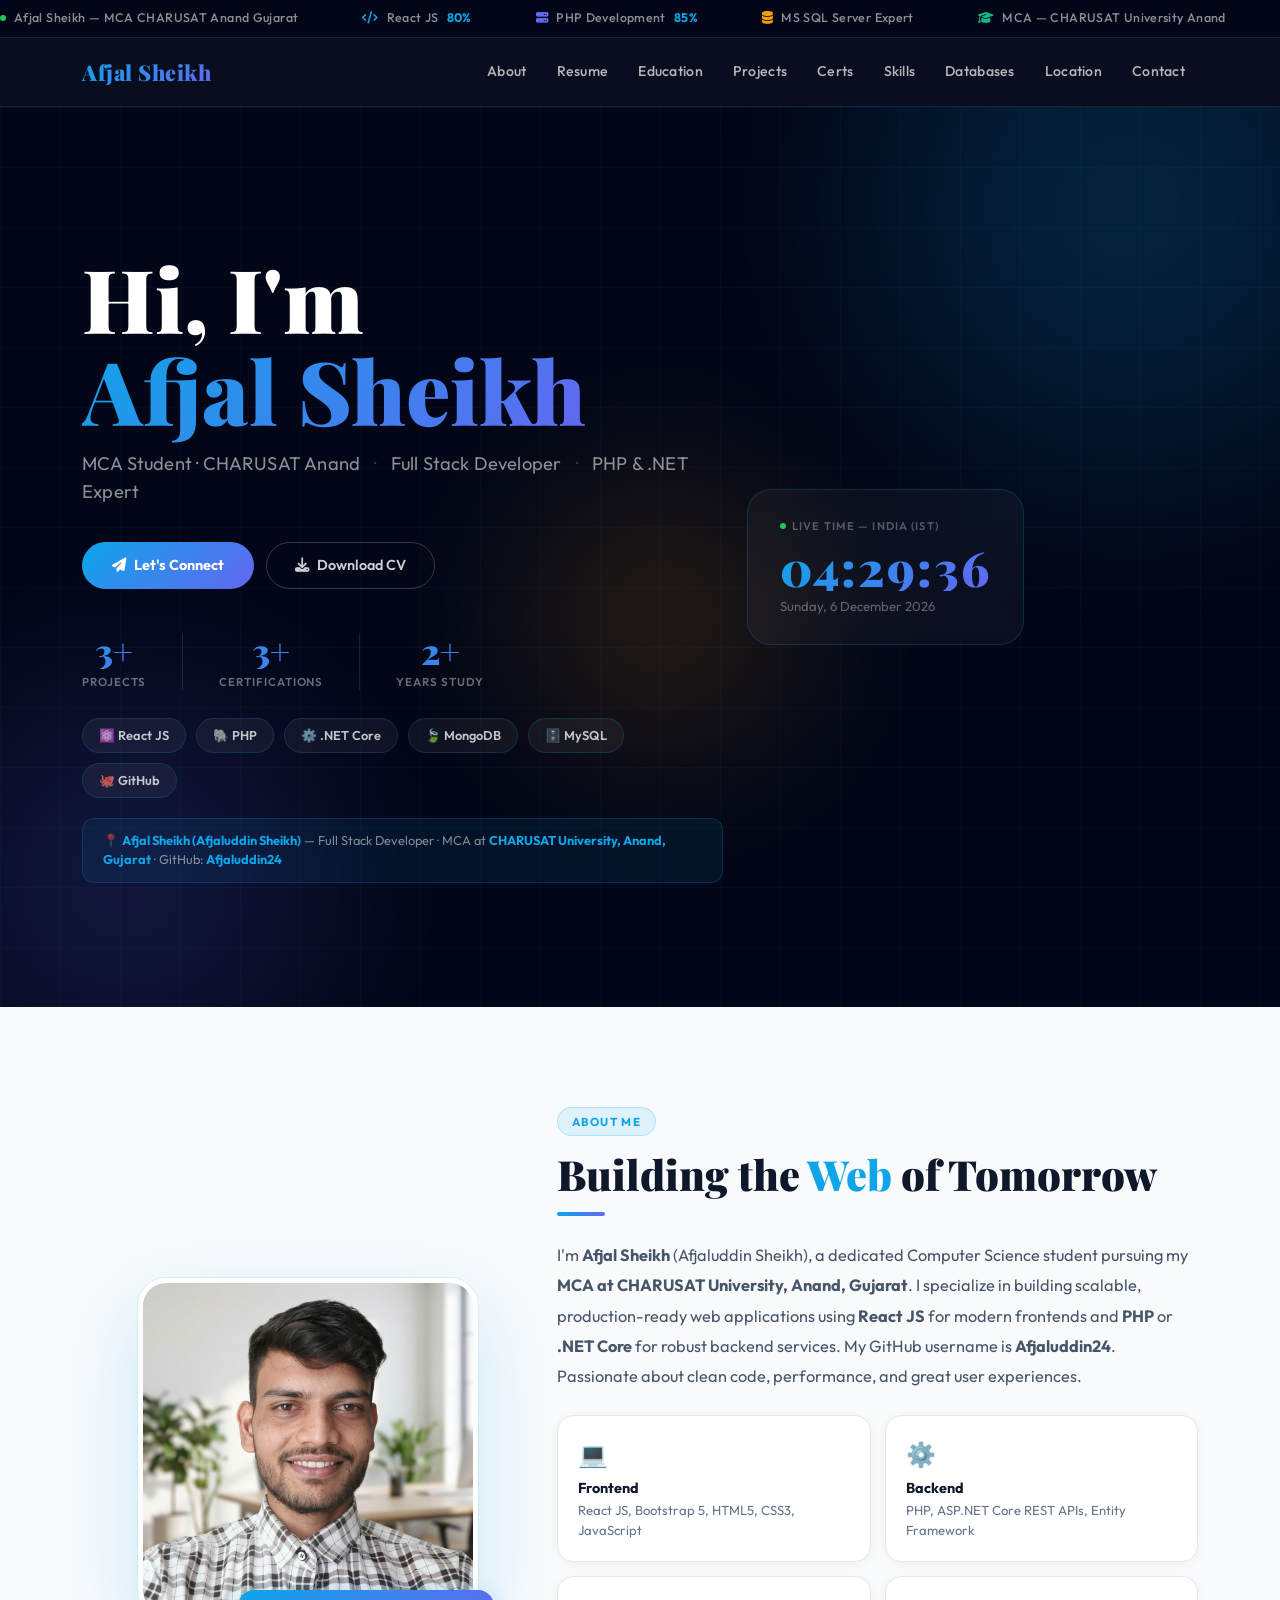
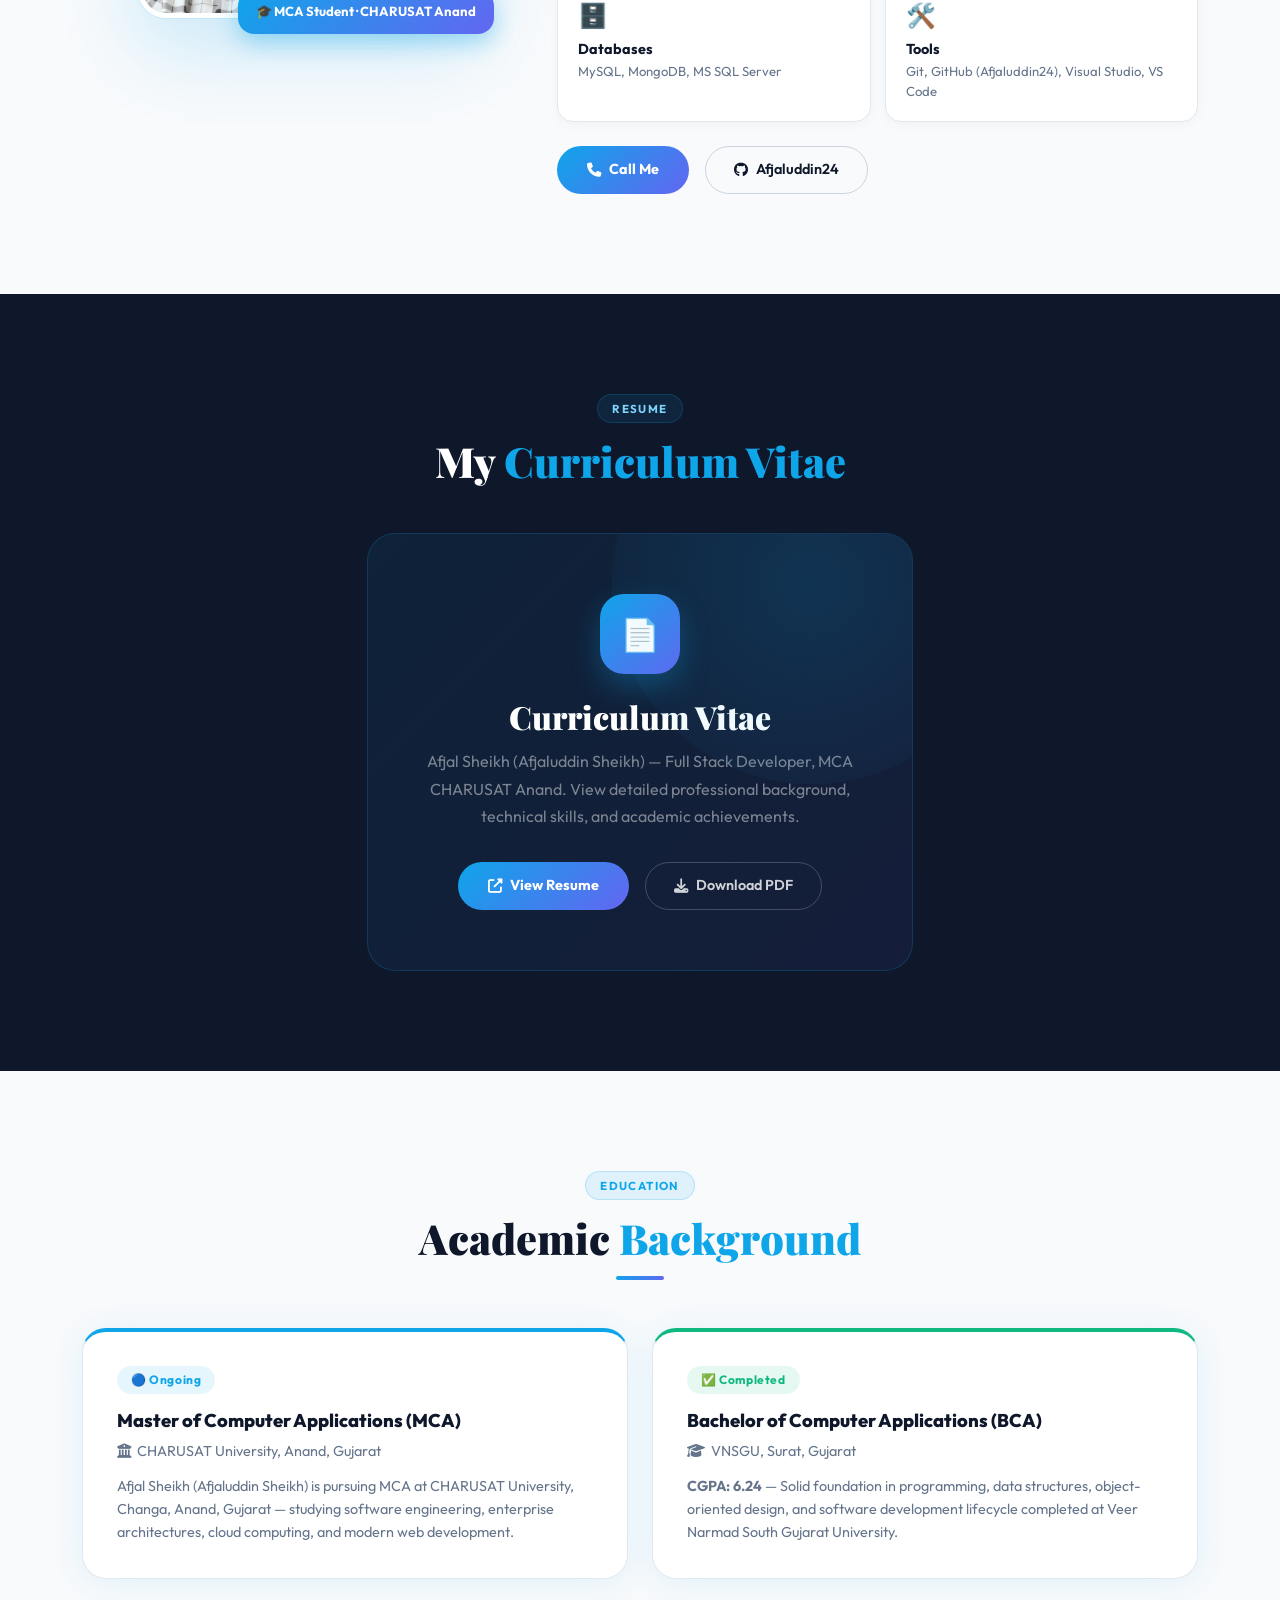
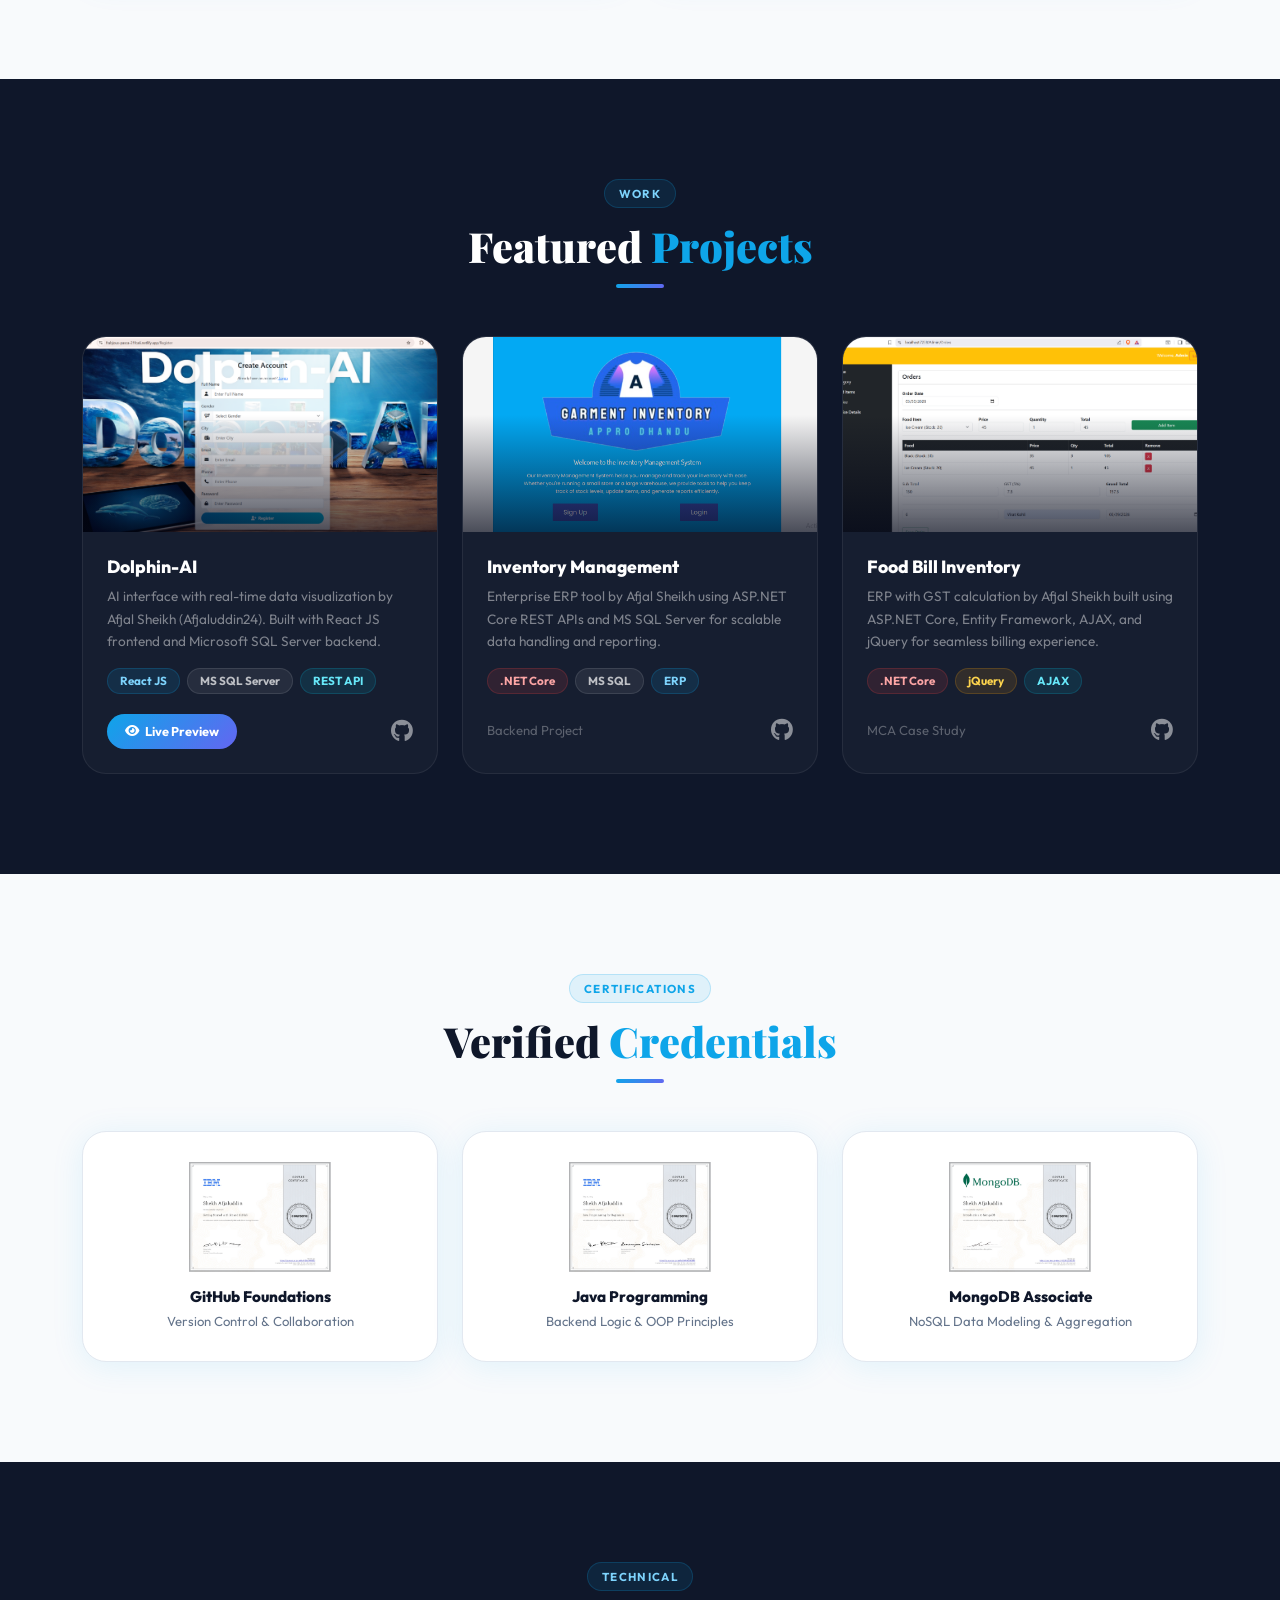
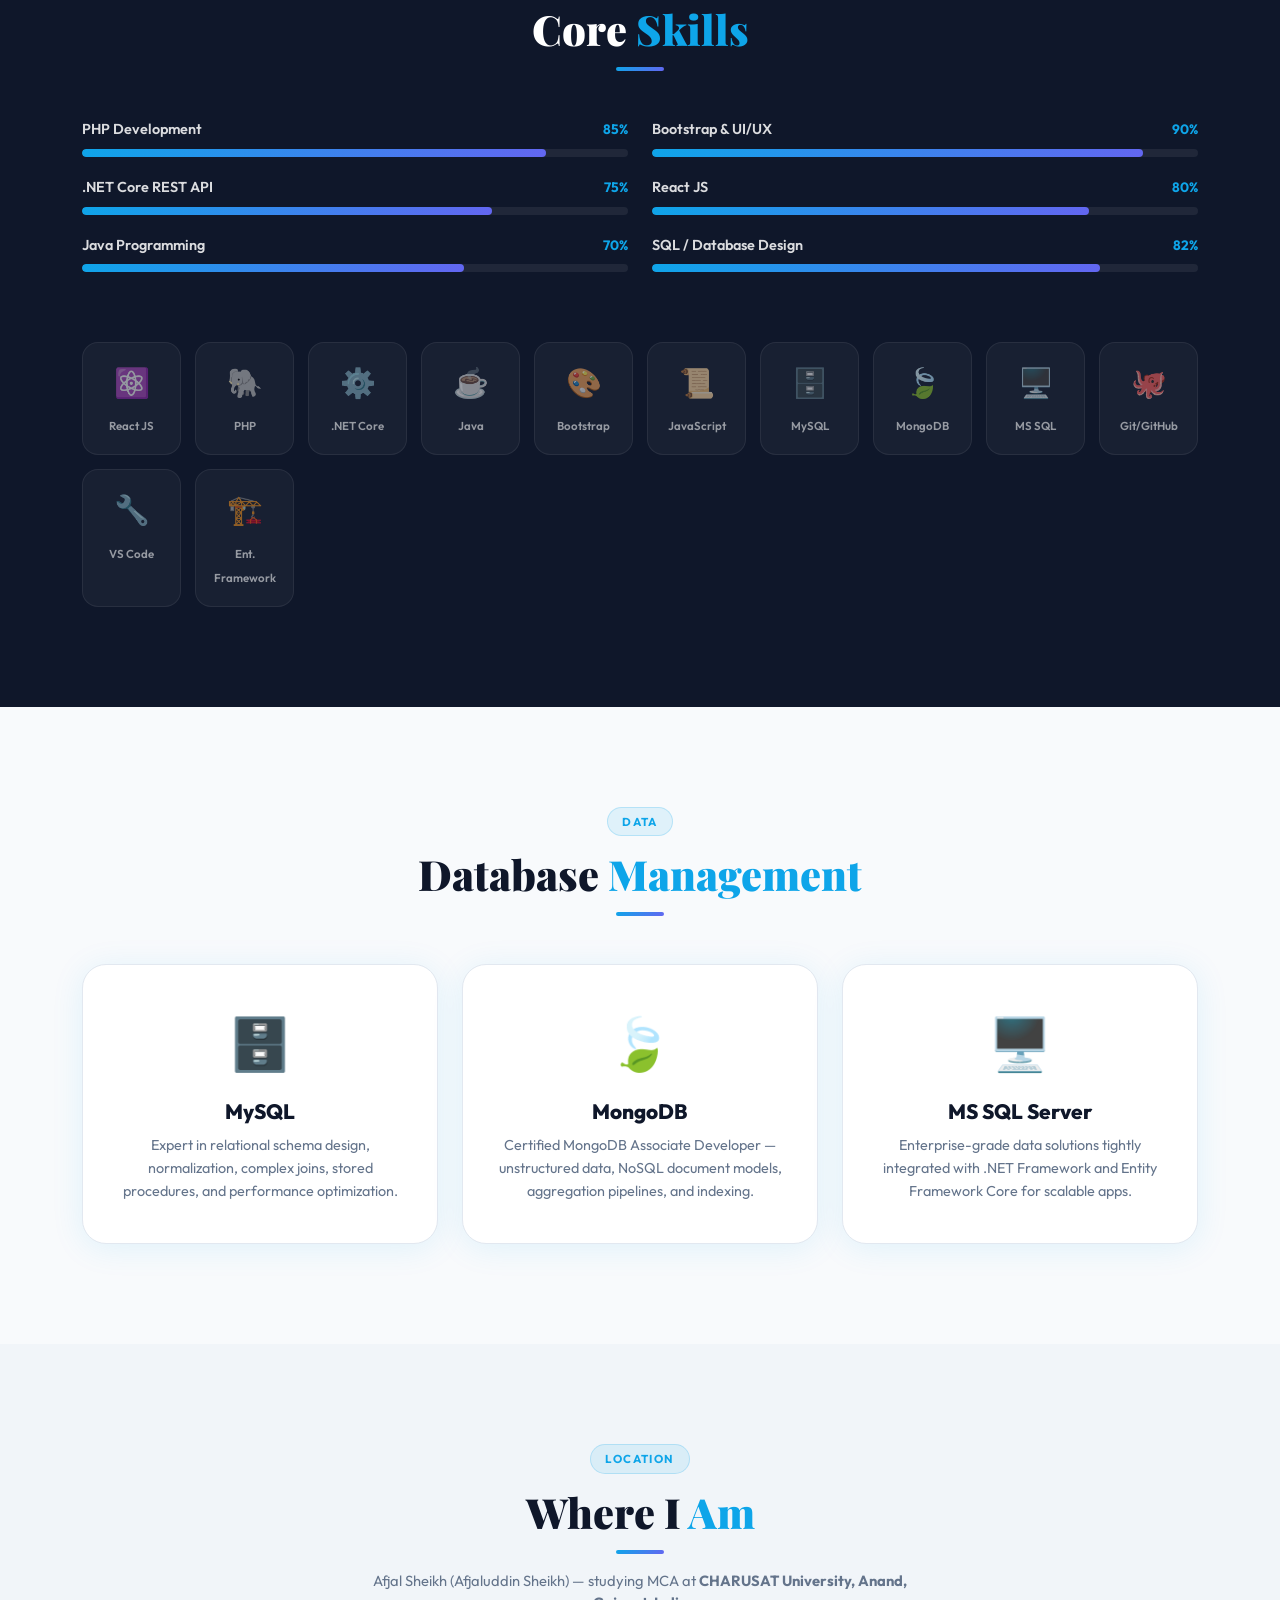
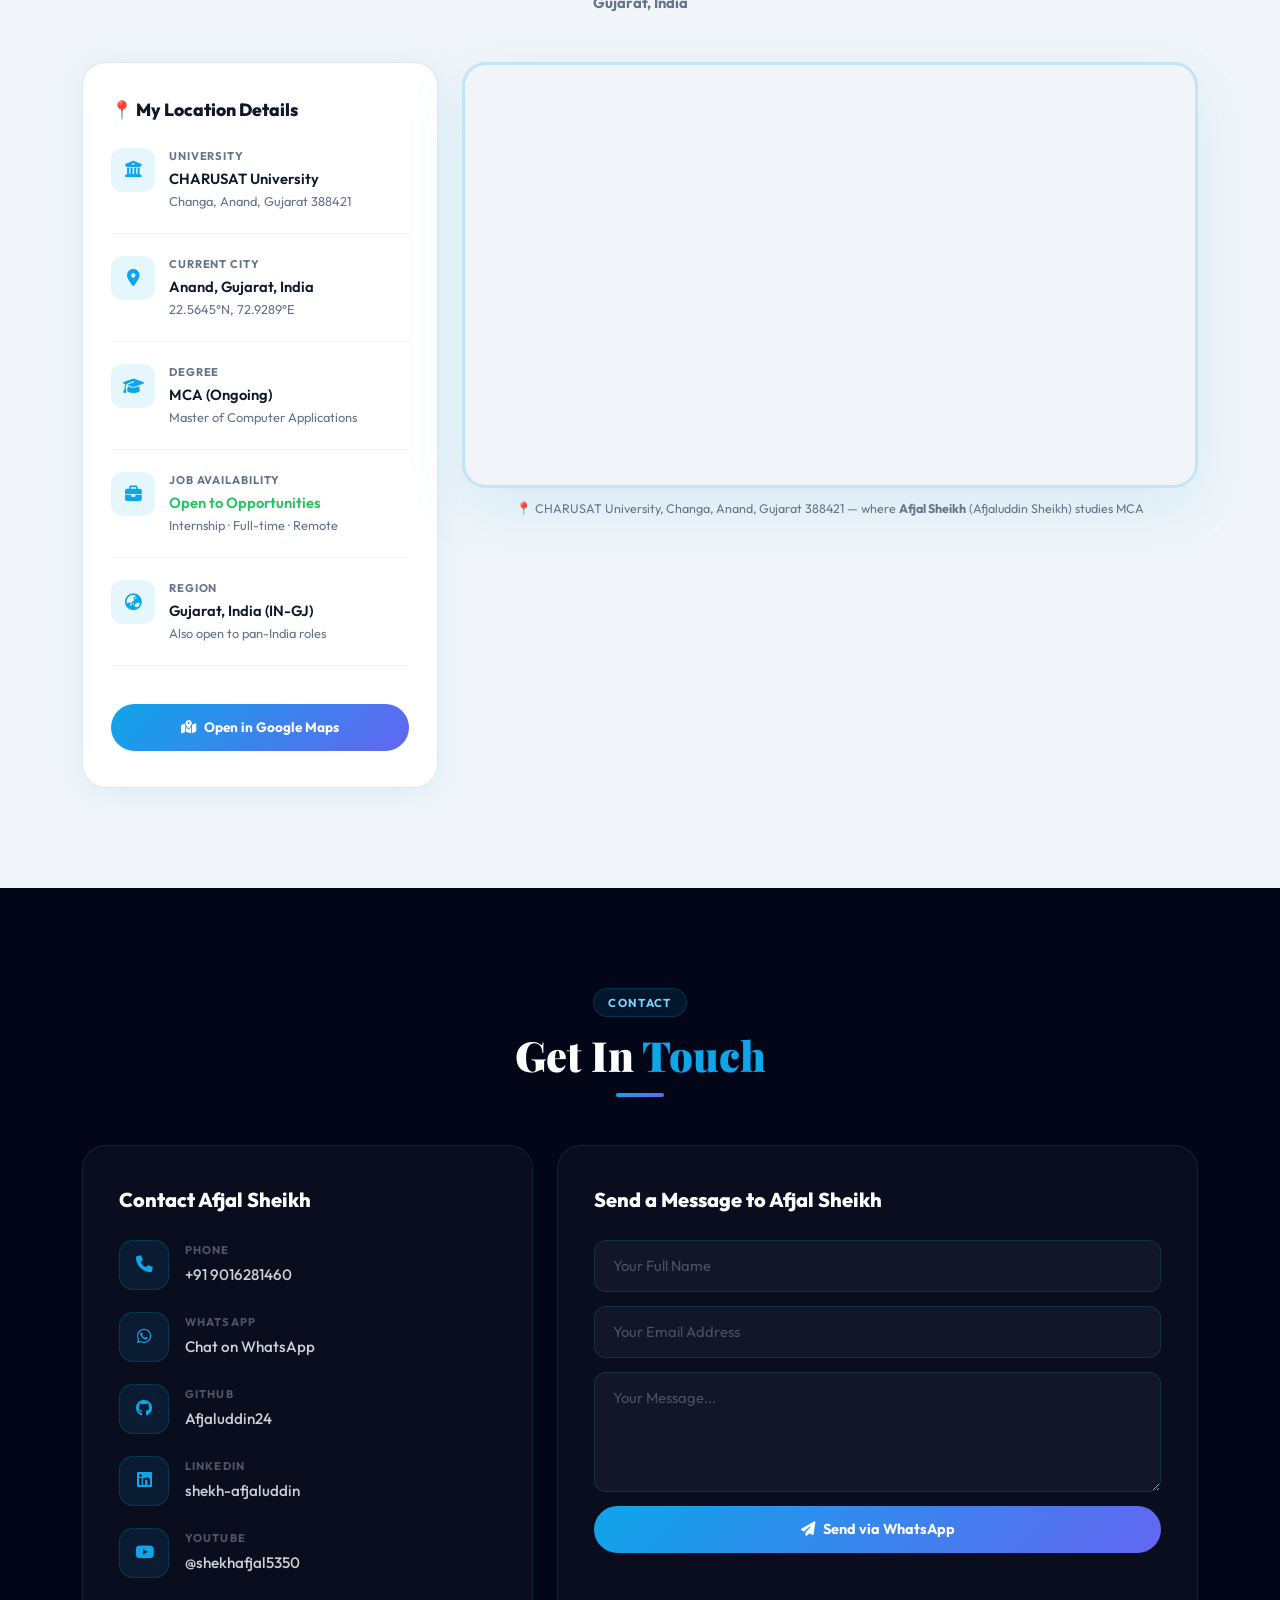
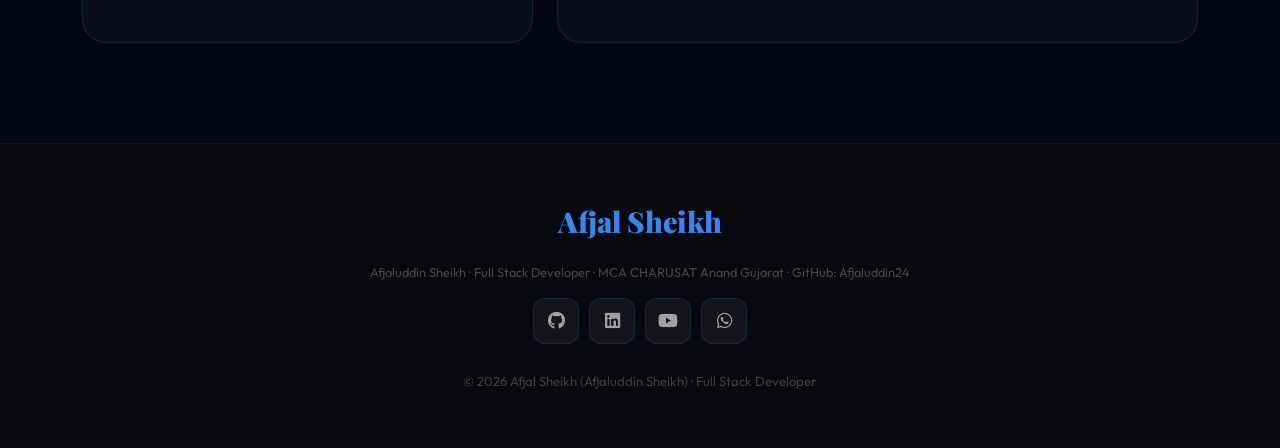
==== index.html @ 9de124f1 "Update index.html" ====
<!DOCTYPE html>
<html lang="en">
<head>
    <meta charset="UTF-8">
    <meta name="viewport" content="width=device-width, initial-scale=1.0">

    <!-- ===================== PRIMARY SEO META TAGS ===================== -->
    <title>Afjal Sheikh | Full Stack Developer | PHP, React JS, .NET Core | MCA CHARUSAT | Anand Gujarat</title>
    <meta name="description" content="Afjal Sheikh (Afjaluddin Sheikh) is a Full Stack Developer and MCA student at CHARUSAT University, Anand, Gujarat. Specializes in PHP, React JS, .NET Core REST APIs, MySQL, MongoDB, MS SQL Server. Available for internship and jobs. NOT the website designer in Kerwada.">
    <meta name="keywords" content="Afjal Sheikh developer, Afjaluddin Sheikh, Full Stack Developer CHARUSAT, PHP Developer Gujarat, React JS Developer MCA, .NET Core Developer Anand, MCA Student CHARUSAT Anand, Web Developer India, MongoDB certified developer, MySQL developer, MS SQL Server, ASP.NET Core, JavaScript developer Gujarat, Bootstrap developer, GitHub Afjaluddin24, portfolio developer Gujarat, Afjal Sheikh MCA, Afjal Sheikh portfolio, afjalsheikhdev, Full Stack Developer Anand Gujarat">
    <meta name="author" content="Afjal Sheikh - Afjaluddin Sheikh">
    <meta name="robots" content="index, follow, max-snippet:-1, max-image-preview:large, max-video-preview:-1">
    <meta name="googlebot" content="index, follow">
    <meta name="revisit-after" content="3 days">
    <meta name="language" content="English">
    <meta name="rating" content="general">
    <meta name="copyright" content="Afjal Sheikh 2026">
    <meta name="theme-color" content="#0ea5e9">
    <meta name="subject" content="Full Stack Developer Portfolio - Afjal Sheikh">
    <meta name="classification" content="Technology, Software Development, Web Development">
    <meta name="category" content="Portfolio, Developer, Full Stack">
    <meta name="coverage" content="Worldwide">
    <meta name="distribution" content="Global">
    <meta name="target" content="all">
    <meta name="HandheldFriendly" content="True">
    <meta name="MobileOptimized" content="320">

    <!-- ===================== CANONICAL URL ===================== -->
    <link rel="canonical" href="https://afjalsheikhdev.netlify.app/">

    <!-- ===================== OPEN GRAPH ===================== -->
    <meta property="og:type" content="profile">
    <meta property="og:profile:first_name" content="Afjal">
    <meta property="og:profile:last_name" content="Sheikh">
    <meta property="og:profile:username" content="Afjaluddin24">
    <meta property="og:url" content="https://afjalsheikhdev.netlify.app/">
    <meta property="og:title" content="Afjal Sheikh | Full Stack Developer | PHP · React JS · .NET Core | CHARUSAT Anand">
    <meta property="og:description" content="MCA student at CHARUSAT University, Anand Gujarat. Building scalable web apps with React JS, PHP, .NET Core, MySQL, MongoDB & MS SQL Server. GitHub: Afjaluddin24. Available for internship and jobs.">
    <meta property="og:image" content="https://afjalsheikhdev.netlify.app/assets/img/Afjal.png">
    <meta property="og:image:width" content="1200">
    <meta property="og:image:height" content="630">
    <meta property="og:image:alt" content="Afjal Sheikh - Full Stack Developer Portfolio - CHARUSAT Anand Gujarat">
    <meta property="og:site_name" content="Afjal Sheikh Portfolio - Full Stack Developer">
    <meta property="og:locale" content="en_IN">

    <!-- ===================== TWITTER CARD ===================== -->
    <meta name="twitter:card" content="summary_large_image">
    <meta name="twitter:site" content="@shekhafjal5350">
    <meta name="twitter:creator" content="@shekhafjal5350">
    <meta name="twitter:url" content="https://afjalsheikhdev.netlify.app/">
    <meta name="twitter:title" content="Afjal Sheikh | Full Stack Developer | PHP · React JS · .NET Core | CHARUSAT">
    <meta name="twitter:description" content="MCA student CHARUSAT Anand Gujarat. Full Stack Developer. PHP 85%, React JS 80%, .NET Core 75%. MongoDB Certified. GitHub: Afjaluddin24.">
    <meta name="twitter:image" content="https://afjalsheikhdev.netlify.app/assets/img/Afjal.png">
    <meta name="twitter:image:alt" content="Afjal Sheikh - Full Stack Developer">

    <!-- ===================== GEO / LOCAL SEO — ANAND GUJARAT (CHARUSAT) ===================== -->
    <meta name="geo.region" content="IN-GJ">
    <meta name="geo.placename" content="Anand, Gujarat, India">
    <meta name="geo.position" content="22.5645;72.9289">
    <meta name="ICBM" content="22.5645, 72.9289">

    <!-- ================================================================
         STRUCTURED DATA — COMPLETE RICH RESULTS PACKAGE
         ================================================================ -->

    <!-- 1. PERSON — Detailed with CHARUSAT Anand location -->
    <script type="application/ld+json">
    {
      "@context": "https://schema.org",
      "@type": "Person",
      "@id": "https://afjalsheikhdev.netlify.app/#person",
      "name": "Afjal Sheikh",
      "alternateName": ["Afjaluddin Sheikh", "Afjal Sheikh Developer", "Afjaluddin24", "Afjal Sheikh Full Stack Developer"],
      "url": "https://afjalsheikhdev.netlify.app/",
      "image": {
        "@type": "ImageObject",
        "url": "https://afjalsheikhdev.netlify.app/assets/img/Afjal.png",
        "width": 800,
        "height": 800,
        "caption": "Afjal Sheikh - Full Stack Developer MCA CHARUSAT Anand Gujarat"
      },
      "description": "Afjal Sheikh (Afjaluddin Sheikh) is a Full Stack Developer and MCA student at CHARUSAT University in Anand, Gujarat, India. He specializes in PHP, React JS, ASP.NET Core REST APIs, MySQL, MongoDB, and MS SQL Server. GitHub username: Afjaluddin24. Portfolio: afjalsheikhdev.netlify.app. Available for internship and job opportunities. This is a DIFFERENT person from the website designer in Kerwada, Gujarat.",
      "jobTitle": "Full Stack Developer",
      "worksFor": {
        "@type": "EducationalOrganization",
        "name": "CHARUSAT University",
        "url": "https://www.charusat.ac.in/",
        "address": {
          "@type": "PostalAddress",
          "streetAddress": "CHARUSAT Campus, Changa",
          "addressLocality": "Anand",
          "addressRegion": "Gujarat",
          "addressCountry": "IN",
          "postalCode": "388421"
        }
      },
      "telephone": "+91-9016281460",
      "email": "afjaluddin24@gmail.com",
      "address": {
        "@type": "PostalAddress",
        "addressLocality": "Anand",
        "addressRegion": "Gujarat",
        "addressCountry": "IN",
        "postalCode": "388001"
      },
      "homeLocation": {
        "@type": "Place",
        "name": "Anand, Gujarat, India",
        "address": {
          "@type": "PostalAddress",
          "addressLocality": "Anand",
          "addressRegion": "Gujarat",
          "addressCountry": "IN"
        },
        "geo": {
          "@type": "GeoCoordinates",
          "latitude": 22.5645,
          "longitude": 72.9289
        }
      },
      "nationality": { "@type": "Country", "name": "India" },
      "gender": "Male",
      "birthPlace": { "@type": "Place", "name": "Gujarat, India" },
      "sameAs": [
        "https://github.com/Afjaluddin24",
        "https://www.linkedin.com/in/shekh-afjaluddin-573600360",
        "https://www.youtube.com/@shekhafjal5350",
        "https://wa.me/919016281460",
        "https://afjalsheikhdev.netlify.app/"
      ],
      "knowsAbout": [
        "PHP Development","React JS","ASP.NET Core",".NET Core REST API",
        "MySQL Database","MongoDB","MS SQL Server","Bootstrap 5",
        "JavaScript","Entity Framework Core","Git Version Control",
        "GitHub","HTML5","CSS3","AJAX","jQuery",
        "Full Stack Web Development","Database Design","ERP Systems","Software Engineering"
      ],
      "hasCredential": [
        {
          "@type": "EducationalOccupationalCredential",
          "name": "GitHub Foundations Certification",
          "credentialCategory": "Certificate",
          "recognizedBy": { "@type": "Organization", "name": "GitHub" }
        },
        {
          "@type": "EducationalOccupationalCredential",
          "name": "MongoDB Associate Developer Certification",
          "credentialCategory": "Certificate",
          "recognizedBy": { "@type": "Organization", "name": "MongoDB" }
        },
        {
          "@type": "EducationalOccupationalCredential",
          "name": "Java Programming Certification",
          "credentialCategory": "Certificate"
        }
      ],
      "alumniOf": [
        {
          "@type": "CollegeOrUniversity",
          "name": "CHARUSAT University",
          "url": "https://www.charusat.ac.in/",
          "address": {
            "@type": "PostalAddress",
            "addressLocality": "Anand",
            "addressRegion": "Gujarat",
            "addressCountry": "IN",
            "postalCode": "388421"
          }
        },
        {
          "@type": "CollegeOrUniversity",
          "name": "Veer Narmad South Gujarat University (VNSGU)",
          "url": "https://www.vnsgu.ac.in/",
          "address": {
            "@type": "PostalAddress",
            "addressLocality": "Surat",
            "addressRegion": "Gujarat",
            "addressCountry": "IN"
          }
        }
      ],
      "seeks": {
        "@type": "Demand",
        "name": "Internship or Full-Time Job as Full Stack Developer",
        "description": "Afjal Sheikh (Afjaluddin24 on GitHub) is actively seeking internship or full-time employment as a Full Stack Developer in India."
      }
    }
    </script>

    <!-- 2. WEBSITE -->
    <script type="application/ld+json">
    {
      "@context": "https://schema.org",
      "@type": "WebSite",
      "@id": "https://afjalsheikhdev.netlify.app/#website",
      "name": "Afjal Sheikh — Full Stack Developer Portfolio | CHARUSAT Anand Gujarat",
      "alternateName": ["Afjal Sheikh Dev", "Afjaluddin Sheikh Portfolio", "afjalsheikhdev"],
      "url": "https://afjalsheikhdev.netlify.app/",
      "description": "Official portfolio of Afjal Sheikh (Afjaluddin Sheikh), Full Stack Developer and MCA student at CHARUSAT University Anand Gujarat. View projects (Dolphin-AI, Inventory Management, Food Billing ERP), skills, certifications and contact. GitHub: Afjaluddin24.",
      "inLanguage": "en-IN",
      "author": { "@id": "https://afjalsheikhdev.netlify.app/#person" },
      "creator": { "@id": "https://afjalsheikhdev.netlify.app/#person" },
      "copyrightHolder": { "@id": "https://afjalsheikhdev.netlify.app/#person" },
      "copyrightYear": 2026,
      "datePublished": "2025-01-01",
      "dateModified": "2026-05-31",
      "potentialAction": {
        "@type": "SearchAction",
        "target": {
          "@type": "EntryPoint",
          "urlTemplate": "https://afjalsheikhdev.netlify.app/?s={search_term_string}"
        },
        "query-input": "required name=search_term_string"
      }
    }
    </script>

    <!-- 3. PROFILE PAGE -->
    <script type="application/ld+json">
    {
      "@context": "https://schema.org",
      "@type": "ProfilePage",
      "@id": "https://afjalsheikhdev.netlify.app/#webpage",
      "name": "Afjal Sheikh | Full Stack Developer Portfolio | CHARUSAT Anand Gujarat",
      "url": "https://afjalsheikhdev.netlify.app/",
      "isPartOf": { "@id": "https://afjalsheikhdev.netlify.app/#website" },
      "about": { "@id": "https://afjalsheikhdev.netlify.app/#person" },
      "description": "Portfolio of Afjal Sheikh (Afjaluddin Sheikh, GitHub: Afjaluddin24), Full Stack Developer and MCA student at CHARUSAT University, Anand, Gujarat, India.",
      "inLanguage": "en-IN",
      "datePublished": "2025-01-01",
      "dateModified": "2026-05-31",
      "breadcrumb": { "@id": "https://afjalsheikhdev.netlify.app/#breadcrumb" },
      "mainEntity": { "@id": "https://afjalsheikhdev.netlify.app/#person" },
      "primaryImageOfPage": {
        "@type": "ImageObject",
        "url": "https://afjalsheikhdev.netlify.app/assets/img/Afjal.png"
      }
    }
    </script>

    <!-- 4. PROJECTS -->
    <script type="application/ld+json">
    {
      "@context": "https://schema.org",
      "@type": "ItemList",
      "@id": "https://afjalsheikhdev.netlify.app/#projects",
      "name": "Afjal Sheikh — Featured Projects by Full Stack Developer",
      "description": "Portfolio projects by Afjal Sheikh (Afjaluddin24), Full Stack Developer at CHARUSAT University Anand Gujarat",
      "numberOfItems": 3,
      "itemListElement": [
        {
          "@type": "ListItem", "position": 1,
          "item": {
            "@type": "SoftwareApplication",
            "name": "Dolphin-AI by Afjal Sheikh",
            "description": "AI interface with real-time data visualization by Afjal Sheikh. Built with React JS frontend and Microsoft SQL Server backend.",
            "url": "https://frabjous-pasca-21fca6.netlify.app",
            "sameAs": "https://github.com/Afjaluddin24/Dolphin-AI-2026",
            "applicationCategory": "WebApplication",
            "operatingSystem": "Web Browser",
            "programmingLanguage": ["React JS","MS SQL Server","REST API","JavaScript"],
            "author": { "@id": "https://afjalsheikhdev.netlify.app/#person" },
            "dateCreated": "2026-01-01"
          }
        },
        {
          "@type": "ListItem", "position": 2,
          "item": {
            "@type": "SoftwareApplication",
            "name": "Inventory Management System by Afjal Sheikh",
            "description": "ERP inventory tool by Afjal Sheikh using ASP.NET Core REST APIs and MS SQL Server.",
            "url": "https://github.com/Afjaluddin24/Inventory-Management-System",
            "applicationCategory": "BusinessApplication",
            "programmingLanguage": ["ASP.NET Core","MS SQL Server","C#","Entity Framework"],
            "author": { "@id": "https://afjalsheikhdev.netlify.app/#person" }
          }
        },
        {
          "@type": "ListItem", "position": 3,
          "item": {
            "@type": "SoftwareApplication",
            "name": "Food Bill Inventory System by Afjal Sheikh",
            "description": "ERP with GST calculation by Afjal Sheikh using ASP.NET Core, Entity Framework, AJAX, jQuery.",
            "url": "https://github.com/Afjaluddin24/Food_Billing_System_MCA_Case_Study",
            "applicationCategory": "BusinessApplication",
            "programmingLanguage": ["ASP.NET Core","jQuery","AJAX","Entity Framework","C#"],
            "author": { "@id": "https://afjalsheikhdev.netlify.app/#person" }
          }
        }
      ]
    }
    </script>

    <!-- 5. EDUCATION -->
    <script type="application/ld+json">
    {
      "@context": "https://schema.org",
      "@type": "ItemList",
      "@id": "https://afjalsheikhdev.netlify.app/#education",
      "name": "Afjal Sheikh — Education at CHARUSAT Anand Gujarat",
      "itemListElement": [
        {
          "@type": "ListItem", "position": 1,
          "item": {
            "@type": "EducationalOccupationalProgram",
            "name": "Master of Computer Applications (MCA) — Afjal Sheikh at CHARUSAT",
            "description": "MCA student Afjal Sheikh (Afjaluddin Sheikh) at CHARUSAT University Anand Gujarat. Studying software engineering, enterprise architectures, cloud computing, and modern web development.",
            "provider": {
              "@type": "CollegeOrUniversity",
              "name": "CHARUSAT University",
              "url": "https://www.charusat.ac.in/",
              "address": {
                "@type": "PostalAddress",
                "addressLocality": "Anand",
                "addressRegion": "Gujarat",
                "addressCountry": "IN",
                "postalCode": "388421"
              },
              "geo": {
                "@type": "GeoCoordinates",
                "latitude": 22.5645,
                "longitude": 72.9289
              }
            },
            "timeToComplete": "P2Y",
            "offers": { "@type": "Offer", "category": "Ongoing" }
          }
        },
        {
          "@type": "ListItem", "position": 2,
          "item": {
            "@type": "EducationalOccupationalProgram",
            "name": "Bachelor of Computer Applications (BCA) — Afjal Sheikh at VNSGU Surat",
            "description": "BCA completed by Afjal Sheikh at Veer Narmad South Gujarat University, Surat. CGPA: 6.24.",
            "provider": {
              "@type": "CollegeOrUniversity",
              "name": "Veer Narmad South Gujarat University (VNSGU)",
              "url": "https://www.vnsgu.ac.in/",
              "address": {
                "@type": "PostalAddress",
                "addressLocality": "Surat",
                "addressRegion": "Gujarat",
                "addressCountry": "IN"
              }
            },
            "timeToComplete": "P3Y",
            "offers": { "@type": "Offer", "category": "Completed" }
          }
        }
      ]
    }
    </script>

    <!-- 6. FAQ — Disambiguation from Kerwada website designer -->
    <script type="application/ld+json">
    {
      "@context": "https://schema.org",
      "@type": "FAQPage",
      "mainEntity": [
        {
          "@type": "Question",
          "name": "Who is Afjal Sheikh the developer? (afjalsheikhdev)",
          "acceptedAnswer": {
            "@type": "Answer",
            "text": "Afjal Sheikh (full name: Afjaluddin Sheikh, GitHub: Afjaluddin24) is a Full Stack Developer and MCA student at CHARUSAT University in Anand, Gujarat, India. His portfolio website is afjalsheikhdev.netlify.app. He specializes in PHP, React JS, ASP.NET Core REST APIs, MySQL, MongoDB, and MS SQL Server. He is actively seeking Full Stack Developer internship or job opportunities. Contact: +91-9016281460, LinkedIn: shekh-afjaluddin-573600360. NOTE: This is a different person from the website designer named Afjal Shekh in Kerwada, Gujarat."
          }
        },
        {
          "@type": "Question",
          "name": "What is Afjal Sheikh's GitHub username?",
          "acceptedAnswer": {
            "@type": "Answer",
            "text": "Afjal Sheikh's GitHub username is Afjaluddin24. You can find his projects at https://github.com/Afjaluddin24 including Dolphin-AI (React JS + MS SQL Server), Inventory Management System (ASP.NET Core), and Food Billing ERP System."
          }
        },
        {
          "@type": "Question",
          "name": "Where does Afjal Sheikh study? Which university?",
          "acceptedAnswer": {
            "@type": "Answer",
            "text": "Afjal Sheikh (Afjaluddin Sheikh) is currently pursuing MCA (Master of Computer Applications) at CHARUSAT University in Anand, Gujarat, India (PIN: 388421). His portfolio is at afjalsheikhdev.netlify.app. Before that, he completed his BCA from Veer Narmad South Gujarat University (VNSGU) in Surat with CGPA 6.24."
          }
        },
        {
          "@type": "Question",
          "name": "What technologies does Afjal Sheikh know?",
          "acceptedAnswer": {
            "@type": "Answer",
            "text": "Afjal Sheikh is skilled in: React JS (80%), PHP (85%), ASP.NET Core / .NET Core REST API (75%), Bootstrap & UI/UX (90%), Java (70%), SQL & Database Design (82%), MySQL, MongoDB (Associate Developer Certified), MS SQL Server, JavaScript, Entity Framework Core, Git, and GitHub. He holds GitHub Foundations Certification, MongoDB Associate Developer Certification, and Java Programming Certification."
          }
        },
        {
          "@type": "Question",
          "name": "What projects has Afjal Sheikh built?",
          "acceptedAnswer": {
            "@type": "Answer",
            "text": "Afjal Sheikh has built: 1) Dolphin-AI — a React JS + MS SQL Server AI interface (live at https://frabjous-pasca-21fca6.netlify.app, GitHub: Afjaluddin24/Dolphin-AI-2026), 2) Inventory Management System — an ASP.NET Core ERP tool (GitHub: Afjaluddin24/Inventory-Management-System), 3) Food Bill Inventory System — an ERP with GST calculation (ASP.NET Core, jQuery, AJAX) for MCA Case Study. All projects available on GitHub at https://github.com/Afjaluddin24."
          }
        },
        {
          "@type": "Question",
          "name": "How can I contact Afjal Sheikh the Full Stack Developer?",
          "acceptedAnswer": {
            "@type": "Answer",
            "text": "Contact Afjal Sheikh (Afjaluddin Sheikh, Full Stack Developer, CHARUSAT Anand Gujarat) via: Phone/WhatsApp: +91 9016281460, LinkedIn: https://www.linkedin.com/in/shekh-afjaluddin-573600360, GitHub: https://github.com/Afjaluddin24, YouTube: https://www.youtube.com/@shekhafjal5350, Email: afjaluddin24@gmail.com, or portfolio: https://afjalsheikhdev.netlify.app/"
          }
        },
        {
          "@type": "Question",
          "name": "Is Afjal Sheikh available for jobs or internships in 2026?",
          "acceptedAnswer": {
            "@type": "Answer",
            "text": "Yes! Afjal Sheikh (Afjaluddin Sheikh) is actively looking for Full Stack Developer internship or full-time job opportunities in 2026. He is an MCA student at CHARUSAT University, Anand, Gujarat and can be contacted at +91 9016281460 or via LinkedIn (shekh-afjaluddin-573600360)."
          }
        }
      ]
    }
    </script>

    <!-- 7. BREADCRUMB -->
    <script type="application/ld+json">
    {
      "@context": "https://schema.org",
      "@type": "BreadcrumbList",
      "@id": "https://afjalsheikhdev.netlify.app/#breadcrumb",
      "itemListElement": [
        { "@type": "ListItem", "position": 1, "name": "Afjal Sheikh — Full Stack Developer CHARUSAT", "item": "https://afjalsheikhdev.netlify.app/" },
        { "@type": "ListItem", "position": 2, "name": "About Afjal Sheikh",   "item": "https://afjalsheikhdev.netlify.app/#about" },
        { "@type": "ListItem", "position": 3, "name": "Resume",               "item": "https://afjalsheikhdev.netlify.app/#resume" },
        { "@type": "ListItem", "position": 4, "name": "Education CHARUSAT",   "item": "https://afjalsheikhdev.netlify.app/#education" },
        { "@type": "ListItem", "position": 5, "name": "Projects GitHub",      "item": "https://afjalsheikhdev.netlify.app/#projects" },
        { "@type": "ListItem", "position": 6, "name": "Certifications",       "item": "https://afjalsheikhdev.netlify.app/#certifications" },
        { "@type": "ListItem", "position": 7, "name": "Skills",               "item": "https://afjalsheikhdev.netlify.app/#skills" },
        { "@type": "ListItem", "position": 8, "name": "Databases",            "item": "https://afjalsheikhdev.netlify.app/#databases" },
        { "@type": "ListItem", "position": 9, "name": "Contact Afjal Sheikh", "item": "https://afjalsheikhdev.netlify.app/#contact" }
      ]
    }
    </script>

    <!-- 8. CONTACT PAGE -->
    <script type="application/ld+json">
    {
      "@context": "https://schema.org",
      "@type": "ContactPage",
      "name": "Contact Afjal Sheikh — Full Stack Developer Anand Gujarat",
      "url": "https://afjalsheikhdev.netlify.app/#contact",
      "description": "Get in touch with Afjal Sheikh (Afjaluddin Sheikh, GitHub: Afjaluddin24), Full Stack Developer and MCA student at CHARUSAT University, Anand, Gujarat, India.",
      "mainEntity": {
        "@type": "Person",
        "name": "Afjal Sheikh",
        "alternateName": "Afjaluddin Sheikh",
        "telephone": "+91-9016281460",
        "email": "afjaluddin24@gmail.com",
        "address": {
          "@type": "PostalAddress",
          "addressLocality": "Anand",
          "addressRegion": "Gujarat",
          "addressCountry": "IN",
          "postalCode": "388001"
        },
        "contactPoint": [
          {
            "@type": "ContactPoint",
            "telephone": "+91-9016281460",
            "contactType": "personal",
            "availableLanguage": ["English","Hindi","Gujarati"],
            "areaServed": "IN"
          },
          {
            "@type": "ContactPoint",
            "url": "https://wa.me/919016281460",
            "contactType": "WhatsApp",
            "availableLanguage": ["English","Hindi","Gujarati"]
          },
          {
            "@type": "ContactPoint",
            "url": "https://www.linkedin.com/in/shekh-afjaluddin-573600360",
            "contactType": "LinkedIn",
            "availableLanguage": ["English"]
          }
        ]
      }
    }
    </script>

    <!-- 9. PLACE — CHARUSAT University location for map SEO -->
    <script type="application/ld+json">
    {
      "@context": "https://schema.org",
      "@type": "Place",
      "@id": "https://afjalsheikhdev.netlify.app/#location",
      "name": "CHARUSAT University — Afjal Sheikh's University",
      "description": "Afjal Sheikh (Afjaluddin Sheikh, Full Stack Developer) studies MCA at CHARUSAT University, Changa, Anand, Gujarat.",
      "address": {
        "@type": "PostalAddress",
        "streetAddress": "CHARUSAT Campus, Changa",
        "addressLocality": "Anand",
        "addressRegion": "Gujarat",
        "postalCode": "388421",
        "addressCountry": "IN"
      },
      "geo": {
        "@type": "GeoCoordinates",
        "latitude": 22.5218,
        "longitude": 72.8918
      },
      "hasMap": "https://maps.google.com/?q=CHARUSAT+University+Anand+Gujarat"
    }
    </script>

    <!-- ===================== FAVICON ===================== -->
    <link rel="icon" type="image/png" sizes="32x32" href="./assets/img/Afjal.png">
    <link rel="icon" type="image/png" sizes="16x16" href="./assets/img/Afjal.png">
    <link rel="apple-touch-icon" sizes="180x180" href="./assets/img/Afjal.png">
    <meta name="msapplication-TileImage" content="./assets/img/Afjal.png">
    <meta name="msapplication-TileColor" content="#0ea5e9">

    <!-- ===================== PRECONNECT ===================== -->
    <link rel="preconnect" href="https://fonts.googleapis.com">
    <link rel="preconnect" href="https://fonts.gstatic.com" crossorigin>
    <link rel="preconnect" href="https://cdn.jsdelivr.net">
    <link rel="preconnect" href="https://cdnjs.cloudflare.com">

    <!-- ===================== EXTERNAL LIBRARIES ===================== -->
    <link href="https://cdn.jsdelivr.net/npm/bootstrap@5.3.2/dist/css/bootstrap.min.css" rel="stylesheet">
    <link rel="stylesheet" href="https://cdnjs.cloudflare.com/ajax/libs/font-awesome/6.5.0/css/all.min.css">
    <link href="https://fonts.googleapis.com/css2?family=Outfit:wght@300;400;500;600;700;800;900&family=Playfair+Display:wght@700;800;900&display=swap" rel="stylesheet">

    <!-- ===================== GOOGLE SITE VERIFICATION ===================== -->
    <meta name="google-site-verification" content="REPLACE_WITH_YOUR_GOOGLE_SEARCH_CONSOLE_CODE">
    <meta name="msvalidate.01" content="REPLACE_WITH_YOUR_BING_VERIFICATION_CODE">

    <style>
        :root {
            --primary: #0ea5e9;
            --primary-dark: #0284c7;
            --accent: #f59e0b;
            --dark: #020617;
            --dark2: #0f172a;
            --dark3: #1e293b;
            --light: #f8fafc;
            --light2: #f1f5f9;
            --text: #0f172a;
            --muted: #64748b;
            --border: rgba(14,165,233,0.18);
            --grad: linear-gradient(135deg, #0ea5e9 0%, #6366f1 100%);
            --grad2: linear-gradient(135deg, #f59e0b 0%, #ef4444 100%);
            --card-shadow: 0 4px 32px rgba(14,165,233,0.10);
        }

        *, *::before, *::after { margin:0; padding:0; box-sizing:border-box; }
        html { scroll-behavior: smooth; }

        body {
            font-family: 'Outfit', sans-serif;
            background: var(--light);
            color: var(--text);
            overflow-x: hidden;
        }

        ::-webkit-scrollbar { width: 5px; }
        ::-webkit-scrollbar-track { background: var(--dark2); }
        ::-webkit-scrollbar-thumb { background: var(--primary); border-radius: 10px; }

        /* TICKER */
        .ticker-bar { background: var(--dark); padding: 9px 0; overflow: hidden; border-bottom: 1px solid rgba(14,165,233,0.2); }
        .ticker-track { display: flex; gap: 64px; width: max-content; animation: ticker 30s linear infinite; }
        .ticker-item { display: flex; align-items: center; gap: 8px; color: rgba(255,255,255,0.55); font-size: 0.78rem; font-weight: 500; white-space: nowrap; letter-spacing: 0.03em; }
        .ticker-item .hi { color: var(--primary); font-weight: 700; }
        .ticker-dot { width: 6px; height: 6px; background: #22c55e; border-radius: 50%; animation: blink 1.2s ease-in-out infinite; }
        @keyframes blink { 0%,100%{opacity:1} 50%{opacity:0.2} }
        @keyframes ticker { 0%{transform:translateX(0)} 100%{transform:translateX(-50%)} }

        /* NAVBAR */
        .navbar { background: rgba(2,6,23,0.97); backdrop-filter: blur(20px); -webkit-backdrop-filter: blur(20px); border-bottom: 1px solid var(--border); padding: 13px 0; position: sticky; top: 0; z-index: 9999; transition: box-shadow 0.3s; }
        .navbar.scrolled { box-shadow: 0 4px 40px rgba(14,165,233,0.18); }
        .navbar-brand { font-family: 'Playfair Display', serif; font-weight: 900; font-size: 1.35rem; background: var(--grad); -webkit-background-clip: text; -webkit-text-fill-color: transparent; background-clip: text; letter-spacing: 0.5px; }
        .navbar-nav .nav-link { color: rgba(255,255,255,0.7) !important; font-weight: 500; font-size: 0.88rem; padding: 7px 13px !important; border-radius: 8px; transition: all 0.22s; letter-spacing: 0.02em; }
        .navbar-nav .nav-link:hover, .navbar-nav .nav-link.active { color: #fff !important; background: rgba(14,165,233,0.15); }
        .navbar-toggler { border: 1.5px solid rgba(14,165,233,0.4); padding: 6px 10px; border-radius: 8px; }
        .navbar-toggler-icon { background-image: url("data:image/svg+xml,%3csvg xmlns='http://www.w3.org/2000/svg' viewBox='0 0 30 30'%3e%3cpath stroke='%230ea5e9' stroke-linecap='round' stroke-miterlimit='10' stroke-width='2' d='M4 7h22M4 15h22M4 23h22'/%3e%3c/svg%3e"); }

        /* HERO */
        .hero { min-height: 100vh; background: var(--dark); display: flex; flex-direction: column; justify-content: center; position: relative; overflow: hidden; padding: 80px 0 60px; }
        .hero-mesh { position: absolute; inset: 0; overflow: hidden; pointer-events: none; }
        .mesh-circle { position: absolute; border-radius: 50%; filter: blur(80px); opacity: 0.22; }
        .mesh-circle:nth-child(1) { width: 600px; height: 600px; background: radial-gradient(circle, #0ea5e9, transparent); top: -200px; right: -150px; animation: meshFloat 8s ease-in-out infinite; }
        .mesh-circle:nth-child(2) { width: 450px; height: 450px; background: radial-gradient(circle, #6366f1, transparent); bottom: -100px; left: -100px; animation: meshFloat 10s ease-in-out infinite reverse; }
        .mesh-circle:nth-child(3) { width: 300px; height: 300px; background: radial-gradient(circle, #f59e0b, transparent); top: 40%; left: 40%; animation: meshFloat 12s ease-in-out infinite; }
        .hero-grid { position: absolute; inset: 0; background-image: linear-gradient(rgba(14,165,233,0.04) 1px, transparent 1px), linear-gradient(90deg, rgba(14,165,233,0.04) 1px, transparent 1px); background-size: 60px 60px; }
        @keyframes meshFloat { 0%,100%{transform:translate(0,0) scale(1)} 33%{transform:translate(30px,-30px) scale(1.05)} 66%{transform:translate(-20px,20px) scale(0.97)} }
        .hero-content { position: relative; z-index: 2; }
        .hero-badge { display: inline-flex; align-items: center; gap: 8px; background: rgba(14,165,233,0.1); border: 1px solid rgba(14,165,233,0.3); color: #7dd3fc; padding: 7px 18px; border-radius: 50px; font-size: 0.82rem; font-weight: 600; letter-spacing: 0.05em; margin-bottom: 24px; animation: fadeInDown 0.7s ease both; }
        .hero-name { font-family: 'Playfair Display', serif; font-size: clamp(2.8rem, 7vw, 5.5rem); font-weight: 900; color: #fff; line-height: 1.05; animation: fadeInUp 0.7s ease 0.15s both; }
        .hero-name .grad-text { background: var(--grad); -webkit-background-clip: text; -webkit-text-fill-color: transparent; background-clip: text; }
        .hero-role { color: rgba(255,255,255,0.55); font-size: clamp(0.95rem, 2vw, 1.15rem); font-weight: 400; margin-top: 14px; animation: fadeInUp 0.7s ease 0.3s both; letter-spacing: 0.01em; }
        .hero-role .sep { margin: 0 10px; opacity: 0.35; }
        .hero-btns { margin-top: 36px; display: flex; gap: 12px; flex-wrap: wrap; animation: fadeInUp 0.7s ease 0.45s both; }
        .btn-primary-custom { display: inline-flex; align-items: center; gap: 8px; background: var(--grad); color: #fff; font-weight: 700; font-size: 0.9rem; padding: 13px 30px; border-radius: 50px; border: none; text-decoration: none; cursor: pointer; transition: all 0.28s; position: relative; overflow: hidden; }
        .btn-primary-custom::before { content: ''; position: absolute; inset: 0; background: rgba(255,255,255,0.15); opacity: 0; transition: opacity 0.2s; }
        .btn-primary-custom:hover { transform: translateY(-3px); box-shadow: 0 14px 32px rgba(14,165,233,0.45); color: #fff; }
        .btn-primary-custom:hover::before { opacity: 1; }
        .btn-outline-custom { display: inline-flex; align-items: center; gap: 8px; background: transparent; color: rgba(255,255,255,0.8); font-weight: 600; font-size: 0.9rem; padding: 12px 28px; border-radius: 50px; border: 1.5px solid rgba(255,255,255,0.2); text-decoration: none; cursor: pointer; transition: all 0.28s; }
        .btn-outline-custom:hover { border-color: var(--primary); color: var(--primary); transform: translateY(-3px); }
        .hero-stats { display: flex; gap: 36px; flex-wrap: wrap; margin-top: 44px; animation: fadeInUp 0.7s ease 0.6s both; }
        .stat-box { text-align: center; }
        .stat-num { font-family: 'Playfair Display', serif; font-size: 2.2rem; font-weight: 900; background: var(--grad); -webkit-background-clip: text; -webkit-text-fill-color: transparent; background-clip: text; line-height: 1; }
        .stat-label { color: rgba(255,255,255,0.4); font-size: 0.72rem; font-weight: 600; text-transform: uppercase; letter-spacing: 0.08em; margin-top: 4px; }
        .stat-divider { width: 1px; background: rgba(255,255,255,0.1); align-self: stretch; }
        .clock-card { background: rgba(255,255,255,0.04); border: 1px solid rgba(14,165,233,0.2); border-radius: 24px; padding: 28px 32px; display: inline-block; animation: fadeInUp 0.7s ease 0.75s both; backdrop-filter: blur(10px); }
        .clock-label { font-size: 0.7rem; font-weight: 600; color: rgba(255,255,255,0.3); text-transform: uppercase; letter-spacing: 0.1em; margin-bottom: 8px; display: flex; align-items: center; gap: 6px; }
        .clock-time { font-family: 'Playfair Display', serif; font-size: 3rem; font-weight: 900; background: var(--grad); -webkit-background-clip: text; -webkit-text-fill-color: transparent; background-clip: text; letter-spacing: 2px; line-height: 1; }
        .clock-date { color: rgba(255,255,255,0.35); font-size: 0.82rem; margin-top: 6px; font-weight: 400; }
        .tech-pills-wrap { display: flex; flex-wrap: wrap; gap: 10px; margin-top: 28px; animation: fadeInUp 0.7s ease 0.9s both; }
        .tech-pill { display: inline-flex; align-items: center; gap: 6px; background: rgba(255,255,255,0.05); border: 1px solid rgba(14,165,233,0.18); color: rgba(255,255,255,0.75); padding: 7px 16px; border-radius: 50px; font-size: 0.8rem; font-weight: 600; transition: all 0.25s; }
        .tech-pill:hover { background: rgba(14,165,233,0.12); border-color: var(--primary); color: #fff; transform: translateY(-2px); }

        /* SECTION BASE */
        section { scroll-margin-top: 70px; }
        .section-tag { display: inline-block; font-size: 0.72rem; font-weight: 700; text-transform: uppercase; letter-spacing: 0.12em; color: var(--primary); background: rgba(14,165,233,0.1); border: 1px solid rgba(14,165,233,0.2); padding: 5px 14px; border-radius: 50px; margin-bottom: 14px; }
        .section-title-main { font-family: 'Playfair Display', serif; font-size: clamp(1.8rem, 4vw, 2.6rem); font-weight: 900; line-height: 1.15; }
        .section-title-main .accent { color: var(--primary); }
        .section-divider { width: 48px; height: 4px; background: var(--grad); border-radius: 4px; margin-top: 14px; }

        /* ABOUT */
        #about { background: var(--light); padding: 100px 0; }
        .about-img-wrap { position: relative; display: inline-block; }
        .about-img { width: 100%; max-width: 340px; border-radius: 28px; border: 5px solid #fff; box-shadow: 0 30px 80px rgba(14,165,233,0.2), 0 0 0 1px rgba(14,165,233,0.1); display: block; transition: transform 0.4s; }
        .about-img:hover { transform: scale(1.02) rotate(1.5deg); }
        .about-badge { position: absolute; bottom: -16px; right: -16px; background: var(--grad); color: #fff; padding: 12px 18px; border-radius: 16px; font-weight: 700; font-size: 0.82rem; box-shadow: 0 8px 24px rgba(14,165,233,0.4); white-space: nowrap; }
        .about-text { font-size: 1.02rem; line-height: 1.85; color: #475569; }
        .info-grid { display: grid; grid-template-columns: 1fr 1fr; gap: 14px; margin-top: 24px; }
        .info-tile { background: #fff; border-radius: 16px; padding: 20px; border: 1px solid #e2e8f0; box-shadow: 0 2px 12px rgba(0,0,0,0.04); transition: all 0.28s; }
        .info-tile:hover { transform: translateY(-4px); box-shadow: 0 10px 30px rgba(14,165,233,0.12); border-color: rgba(14,165,233,0.2); }
        .info-tile .ti-icon { font-size: 1.5rem; margin-bottom: 8px; }
        .info-tile h6 { font-weight: 700; font-size: 0.9rem; margin-bottom: 4px; }
        .info-tile p { color: var(--muted); font-size: 0.82rem; margin: 0; line-height: 1.5; }

        /* RESUME */
        #resume { background: var(--dark2); padding: 100px 0; }
        .resume-card { background: linear-gradient(135deg, rgba(14,165,233,0.08) 0%, rgba(99,102,241,0.08) 100%); border: 1px solid rgba(14,165,233,0.2); border-radius: 28px; padding: 60px 40px; text-align: center; position: relative; overflow: hidden; }
        .resume-card::before { content: ''; position: absolute; width: 400px; height: 400px; background: radial-gradient(circle, rgba(14,165,233,0.15), transparent); top: -150px; right: -100px; border-radius: 50%; pointer-events: none; }
        .resume-icon { width: 80px; height: 80px; background: var(--grad); border-radius: 24px; display: flex; align-items: center; justify-content: center; margin: 0 auto 24px; font-size: 2rem; box-shadow: 0 12px 30px rgba(14,165,233,0.3); }
        .resume-card h3 { font-family: 'Playfair Display', serif; font-weight: 900; font-size: 2rem; color: #fff; margin-bottom: 12px; }
        .resume-card p { color: rgba(255,255,255,0.45); max-width: 480px; margin: 0 auto 32px; line-height: 1.7; }

        /* EDUCATION */
        #education { background: var(--light); padding: 100px 0; }
        .edu-card { background: #fff; border-radius: 24px; padding: 34px; border: 1px solid #e2e8f0; box-shadow: var(--card-shadow); border-top: 4px solid var(--primary); height: 100%; transition: all 0.3s; }
        .edu-card:hover { transform: translateY(-7px); box-shadow: 0 20px 50px rgba(14,165,233,0.15); }
        .edu-card.green { border-top-color: #10b981; }
        .edu-badge { display: inline-block; padding: 5px 14px; border-radius: 50px; font-size: 0.75rem; font-weight: 700; letter-spacing: 0.05em; margin-bottom: 16px; }
        .edu-badge.ongoing { background: rgba(14,165,233,0.1); color: var(--primary); }
        .edu-badge.done { background: rgba(16,185,129,0.1); color: #10b981; }
        .edu-card h4 { font-weight: 800; font-size: 1.15rem; margin-bottom: 8px; }
        .edu-card .uni { color: var(--muted); font-size: 0.9rem; margin-bottom: 12px; display: flex; align-items: center; gap: 6px; }
        .edu-card p { color: var(--muted); font-size: 0.9rem; line-height: 1.6; margin: 0; }

        /* PROJECTS */
        #projects { background: var(--dark2); padding: 100px 0; }
        .project-card { background: rgba(255,255,255,0.03); border: 1px solid rgba(255,255,255,0.07); border-radius: 24px; overflow: hidden; height: 100%; transition: all 0.3s; }
        .project-card:hover { transform: translateY(-8px); box-shadow: 0 24px 60px rgba(14,165,233,0.18); border-color: rgba(14,165,233,0.25); }
        .project-img-wrap { position: relative; overflow: hidden; }
        .project-img { width: 100%; height: 195px; object-fit: cover; display: block; transition: transform 0.4s; }
        .project-card:hover .project-img { transform: scale(1.05); }
        .project-img-overlay { position: absolute; inset: 0; background: linear-gradient(180deg, transparent 40%, rgba(2,6,23,0.7) 100%); }
        .project-body { padding: 24px; }
        .project-body h5 { font-weight: 800; color: #fff; font-size: 1.1rem; margin-bottom: 8px; }
        .project-body p { color: rgba(255,255,255,0.45); font-size: 0.85rem; line-height: 1.65; margin-bottom: 16px; }
        .tag-wrap { display: flex; flex-wrap: wrap; gap: 7px; margin-bottom: 20px; }
        .tag { display: inline-block; padding: 3px 12px; border-radius: 50px; font-size: 0.73rem; font-weight: 700; background: rgba(255,255,255,0.07); color: rgba(255,255,255,0.7); border: 1px solid rgba(255,255,255,0.1); }
        .tag.blue { background: rgba(14,165,233,0.12); color: #7dd3fc; border-color: rgba(14,165,233,0.2); }
        .tag.red { background: rgba(239,68,68,0.12); color: #fca5a5; border-color: rgba(239,68,68,0.2); }
        .tag.yellow { background: rgba(245,158,11,0.12); color: #fcd34d; border-color: rgba(245,158,11,0.2); }
        .tag.cyan { background: rgba(6,182,212,0.12); color: #67e8f9; border-color: rgba(6,182,212,0.2); }
        .project-links { display: flex; align-items: center; justify-content: space-between; }
        .link-btn { display: inline-flex; align-items: center; gap: 6px; background: var(--grad); color: #fff; padding: 8px 18px; border-radius: 50px; font-size: 0.8rem; font-weight: 700; text-decoration: none; transition: all 0.25s; }
        .link-btn:hover { transform: translateY(-2px); box-shadow: 0 8px 20px rgba(14,165,233,0.35); color: #fff; }
        .gh-link { color: rgba(255,255,255,0.5); font-size: 1.4rem; transition: color 0.2s; text-decoration: none; }
        .gh-link:hover { color: #fff; }

        /* CERTIFICATIONS */
        #certifications { background: var(--light); padding: 100px 0; }
        .cert-card { background: #fff; border-radius: 24px; padding: 30px 24px; text-align: center; border: 1px solid #e2e8f0; box-shadow: var(--card-shadow); height: 100%; transition: all 0.3s; }
        .cert-card:hover { transform: translateY(-7px); box-shadow: 0 20px 50px rgba(14,165,233,0.14); border-color: rgba(14,165,233,0.2); }
        .cert-img { width: 100%; height: 110px; object-fit: contain; margin-bottom: 16px; }
        .cert-card h6 { font-weight: 800; font-size: 0.95rem; margin-bottom: 5px; }
        .cert-card p { color: var(--muted); font-size: 0.82rem; margin: 0; }

        /* SKILLS */
        #skills { background: var(--dark2); padding: 100px 0; }
        .skill-row { margin-bottom: 20px; }
        .skill-row .d-flex { margin-bottom: 8px; }
        .skill-name { color: rgba(255,255,255,0.85); font-weight: 600; font-size: 0.9rem; }
        .skill-pct { color: var(--primary); font-weight: 700; font-size: 0.85rem; }
        .progress { height: 8px; background: rgba(255,255,255,0.07); border-radius: 50px; }
        .progress-bar { border-radius: 50px; background: var(--grad); transition: width 1.6s cubic-bezier(0.4,0,0.2,1); }
        .skill-icon-grid { display: grid; grid-template-columns: repeat(auto-fill, minmax(90px, 1fr)); gap: 14px; margin-top: 50px; }
        .skill-icon-tile { background: rgba(255,255,255,0.04); border: 1px solid rgba(255,255,255,0.07); border-radius: 16px; padding: 18px 10px; text-align: center; transition: all 0.25s; }
        .skill-icon-tile:hover { background: rgba(14,165,233,0.1); border-color: rgba(14,165,233,0.25); transform: translateY(-4px); }
        .skill-icon-tile .icon { font-size: 1.8rem; margin-bottom: 8px; display: block; }
        .skill-icon-tile span { color: rgba(255,255,255,0.55); font-size: 0.72rem; font-weight: 600; }

        /* DATABASES */
        #databases { background: var(--light); padding: 100px 0; }
        .db-card { background: #fff; border-radius: 24px; padding: 40px 28px; text-align: center; border: 1px solid #e2e8f0; box-shadow: var(--card-shadow); height: 100%; transition: all 0.3s; position: relative; overflow: hidden; }
        .db-card::before { content: ''; position: absolute; bottom: 0; left: 0; right: 0; height: 4px; background: var(--grad); transform: scaleX(0); transition: transform 0.3s; }
        .db-card:hover { transform: translateY(-8px); box-shadow: 0 24px 60px rgba(14,165,233,0.14); }
        .db-card:hover::before { transform: scaleX(1); }
        .db-card.green::before { background: linear-gradient(90deg, #10b981, #059669); }
        .db-card.red::before { background: linear-gradient(90deg, #ef4444, #dc2626); }
        .db-icon { font-size: 3.2rem; margin-bottom: 18px; }
        .db-card h4 { font-weight: 800; font-size: 1.3rem; margin-bottom: 10px; }
        .db-card p { color: var(--muted); font-size: 0.9rem; margin: 0; line-height: 1.6; }

        /* MAP SECTION */
        #location { background: var(--light2); padding: 100px 0; }
        .map-wrapper { border-radius: 24px; overflow: hidden; border: 3px solid rgba(14,165,233,0.2); box-shadow: 0 20px 60px rgba(14,165,233,0.12); }
        .map-wrapper iframe { display: block; border: none; width: 100%; height: 420px; }
        .location-card { background: #fff; border-radius: 24px; padding: 36px 28px; border: 1px solid #e2e8f0; box-shadow: var(--card-shadow); height: 100%; }
        .location-item { display: flex; align-items: flex-start; gap: 14px; margin-bottom: 22px; padding-bottom: 22px; border-bottom: 1px solid #f1f5f9; }
        .location-item:last-child { border-bottom: none; margin-bottom: 0; padding-bottom: 0; }
        .loc-icon { width: 44px; height: 44px; background: rgba(14,165,233,0.1); border-radius: 12px; display: flex; align-items: center; justify-content: center; color: var(--primary); font-size: 1.05rem; flex-shrink: 0; }
        .loc-label { font-size: 0.7rem; font-weight: 700; color: var(--muted); text-transform: uppercase; letter-spacing: 0.08em; margin-bottom: 3px; }
        .loc-val { font-weight: 600; color: var(--text); font-size: 0.92rem; }
        .loc-sub { font-size: 0.8rem; color: var(--muted); margin-top: 2px; }

        /* CONTACT */
        #contact { background: var(--dark); padding: 100px 0; }
        .contact-card { background: rgba(255,255,255,0.03); border: 1px solid rgba(14,165,233,0.15); border-radius: 24px; padding: 42px 36px; height: 100%; }
        .contact-item { display: flex; align-items: center; gap: 16px; margin-bottom: 22px; }
        .contact-icon-box { width: 50px; height: 50px; background: rgba(14,165,233,0.1); border: 1px solid rgba(14,165,233,0.2); border-radius: 14px; display: flex; align-items: center; justify-content: center; color: var(--primary); font-size: 1.05rem; flex-shrink: 0; transition: all 0.25s; }
        .contact-item:hover .contact-icon-box { background: var(--grad); border-color: transparent; color: #fff; }
        .contact-label { font-size: 0.7rem; font-weight: 700; color: rgba(255,255,255,0.3); text-transform: uppercase; letter-spacing: 0.1em; margin-bottom: 3px; }
        .contact-val { color: rgba(255,255,255,0.8); font-weight: 500; text-decoration: none; font-size: 0.95rem; transition: color 0.2s; }
        .contact-val:hover { color: var(--primary); }
        .form-field { width: 100%; background: rgba(255,255,255,0.04); border: 1px solid rgba(14,165,233,0.18); border-radius: 12px; padding: 14px 18px; color: #fff; font-family: 'Outfit', sans-serif; font-size: 0.92rem; outline: none; transition: all 0.25s; margin-bottom: 14px; display: block; }
        .form-field:focus { border-color: var(--primary); background: rgba(14,165,233,0.06); box-shadow: 0 0 0 3px rgba(14,165,233,0.12); }
        .form-field::placeholder { color: rgba(255,255,255,0.25); }
        textarea.form-field { resize: vertical; min-height: 120px; }

        /* FOOTER */
        footer { background: #07090f; padding: 56px 0 40px; text-align: center; border-top: 1px solid rgba(14,165,233,0.1); }
        .footer-logo { font-family: 'Playfair Display', serif; font-size: 1.8rem; font-weight: 900; background: var(--grad); -webkit-background-clip: text; -webkit-text-fill-color: transparent; background-clip: text; margin-bottom: 20px; }
        .social-row { display: flex; justify-content: center; gap: 10px; margin-bottom: 28px; flex-wrap: wrap; }
        .social-btn { width: 46px; height: 46px; border-radius: 12px; background: rgba(255,255,255,0.05); border: 1px solid rgba(14,165,233,0.15); color: rgba(255,255,255,0.6); display: flex; align-items: center; justify-content: center; font-size: 1.1rem; text-decoration: none; transition: all 0.25s; }
        .social-btn:hover { background: var(--grad); border-color: transparent; color: #fff; transform: translateY(-4px); }
        .footer-copy { color: rgba(255,255,255,0.22); font-size: 0.82rem; }

        /* TOAST */
        .toast-msg { position: fixed; bottom: 28px; right: 28px; background: var(--grad); color: #fff; padding: 13px 24px; border-radius: 14px; font-weight: 600; font-size: 0.9rem; box-shadow: 0 12px 32px rgba(14,165,233,0.4); z-index: 99999; transform: translateY(80px); opacity: 0; transition: all 0.4s cubic-bezier(0.34,1.56,0.64,1); pointer-events: none; max-width: 280px; }
        .toast-msg.show { transform: translateY(0); opacity: 1; }

        /* SEO DISAMBIGUATION BANNER */
        .seo-note { background: rgba(14,165,233,0.08); border: 1px solid rgba(14,165,233,0.2); border-radius: 12px; padding: 12px 20px; margin-top: 20px; font-size: 0.8rem; color: rgba(255,255,255,0.5); animation: fadeInUp 0.7s ease 1.05s both; }
        .seo-note strong { color: var(--primary); }

        /* ANIMATIONS */
        @keyframes fadeInDown { from { opacity:0; transform:translateY(-18px) } to { opacity:1; transform:translateY(0) } }
        @keyframes fadeInUp { from { opacity:0; transform:translateY(28px) } to { opacity:1; transform:translateY(0) } }
        .reveal { opacity: 0; transform: translateY(36px); transition: opacity 0.65s ease, transform 0.65s ease; }
        .reveal.visible { opacity: 1; transform: translateY(0); }

        /* RESPONSIVE */
        @media (max-width: 991px) { .hero { padding: 90px 0 70px; min-height: auto; } .hero-stats { gap: 22px; } .clock-card { margin-top: 32px; } }
        @media (max-width: 767px) { #about, #resume, #education, #projects, #certifications, #skills, #databases, #location, #contact { padding: 70px 0; } .hero-btns { gap: 10px; } .info-grid { grid-template-columns: 1fr; } .contact-card { padding: 28px 20px; } .skill-icon-grid { grid-template-columns: repeat(auto-fill, minmax(75px, 1fr)); } .resume-card { padding: 40px 24px; } .map-wrapper iframe { height: 300px; } }
        @media (max-width: 480px) { .hero-name { font-size: 2.5rem; } .hero-btns { flex-direction: column; align-items: flex-start; } .btn-primary-custom, .btn-outline-custom { width: 100%; justify-content: center; } .stat-divider { display: none; } .about-badge { display: none; } .clock-time { font-size: 2.3rem; } }
    </style>
</head>
<body>

<!-- ===== HIDDEN SEO TEXT FOR DISAMBIGUATION ===== -->
<!-- 
  This is the portfolio of AFJAL SHEIKH (Afjaluddin Sheikh), Full Stack Developer and MCA student 
  at CHARUSAT University, Anand, Gujarat, India. GitHub: Afjaluddin24.
  This is NOT the website designer in Kerwada, Gujarat.
  Contact: +91-9016281460 | afjaluddin24@gmail.com | afjalsheikhdev.netlify.app
-->

<!-- TICKER -->
<div class="ticker-bar" aria-hidden="true">
    <div class="ticker-track" id="tickerTrack">
        <div class="ticker-item"><span class="ticker-dot"></span> Afjal Sheikh — MCA CHARUSAT Anand Gujarat</div>
        <div class="ticker-item"><i class="fas fa-code" style="color:#0ea5e9"></i> React JS <span class="hi">80%</span></div>
        <div class="ticker-item"><i class="fas fa-server" style="color:#6366f1"></i> PHP Development <span class="hi">85%</span></div>
        <div class="ticker-item"><i class="fas fa-database" style="color:#f59e0b"></i> MS SQL Server Expert</div>
        <div class="ticker-item"><i class="fas fa-graduation-cap" style="color:#10b981"></i> MCA — CHARUSAT University Anand</div>
        <div class="ticker-item" id="t1"></div>
        <div class="ticker-item"><i class="fas fa-code" style="color:#0ea5e9"></i> .NET Core REST API <span class="hi">75%</span></div>
        <div class="ticker-item"><i class="fas fa-leaf" style="color:#10b981"></i> MongoDB Associate Certified</div>
        <div class="ticker-item"><i class="fab fa-github" style="color:#fff"></i> GitHub: Afjaluddin24</div>
        <div class="ticker-item"><span class="ticker-dot"></span> Available for Internship / Job</div>
        <div class="ticker-item" id="t2"></div>
        <!-- Duplicate -->
        <div class="ticker-item"><span class="ticker-dot"></span> Afjal Sheikh — MCA CHARUSAT Anand Gujarat</div>
        <div class="ticker-item"><i class="fas fa-code" style="color:#0ea5e9"></i> React JS <span class="hi">80%</span></div>
        <div class="ticker-item"><i class="fas fa-server" style="color:#6366f1"></i> PHP Development <span class="hi">85%</span></div>
        <div class="ticker-item"><i class="fas fa-database" style="color:#f59e0b"></i> MS SQL Server Expert</div>
        <div class="ticker-item"><i class="fas fa-graduation-cap" style="color:#10b981"></i> MCA — CHARUSAT University Anand</div>
        <div class="ticker-item" id="t3"></div>
        <div class="ticker-item"><i class="fas fa-code" style="color:#0ea5e9"></i> .NET Core REST API <span class="hi">75%</span></div>
        <div class="ticker-item"><i class="fas fa-leaf" style="color:#10b981"></i> MongoDB Associate Certified</div>
        <div class="ticker-item"><i class="fab fa-github" style="color:#fff"></i> GitHub: Afjaluddin24</div>
        <div class="ticker-item"><span class="ticker-dot"></span> Available for Internship / Job</div>
        <div class="ticker-item" id="t4"></div>
    </div>
</div>

<!-- NAVBAR -->
<nav class="navbar navbar-expand-lg" id="navbar" role="navigation" aria-label="Main navigation">
    <div class="container">
        <a class="navbar-brand" href="#home" aria-label="Afjal Sheikh - Full Stack Developer">Afjal Sheikh</a>
        <button class="navbar-toggler" type="button" data-bs-toggle="collapse" data-bs-target="#navMenu" aria-controls="navMenu" aria-expanded="false" aria-label="Toggle navigation">
            <span class="navbar-toggler-icon"></span>
        </button>
        <div class="collapse navbar-collapse" id="navMenu">
            <ul class="navbar-nav ms-auto gap-1" role="list">
                <li role="listitem"><a class="nav-link" href="#about" data-nav>About</a></li>
                <li role="listitem"><a class="nav-link" href="#resume" data-nav>Resume</a></li>
                <li role="listitem"><a class="nav-link" href="#education" data-nav>Education</a></li>
                <li role="listitem"><a class="nav-link" href="#projects" data-nav>Projects</a></li>
                <li role="listitem"><a class="nav-link" href="#certifications" data-nav>Certs</a></li>
                <li role="listitem"><a class="nav-link" href="#skills" data-nav>Skills</a></li>
                <li role="listitem"><a class="nav-link" href="#databases" data-nav>Databases</a></li>
                <li role="listitem"><a class="nav-link" href="#location" data-nav>Location</a></li>
                <li role="listitem"><a class="nav-link" href="#contact" data-nav>Contact</a></li>
            </ul>
        </div>
    </div>
</nav>

<!-- =================== HERO =================== -->
<section class="hero" id="home" aria-label="Hero section">
    <div class="hero-mesh" aria-hidden="true">
        <div class="mesh-circle"></div>
        <div class="mesh-circle"></div>
        <div class="mesh-circle"></div>
    </div>
    <div class="hero-grid" aria-hidden="true"></div>
    <div class="container">
        <div class="row align-items-center gy-5">
            <div class="col-lg-7 hero-content">
                
                <h1 class="hero-name">
                    Hi, I'm<br>
                    <span class="grad-text">Afjal Sheikh</span>
                </h1>
                <p class="hero-role">
                    MCA Student · CHARUSAT Anand
                    <span class="sep" aria-hidden="true">·</span>
                    Full Stack Developer
                    <span class="sep" aria-hidden="true">·</span>
                    PHP &amp; .NET Expert
                </p>
                <div class="hero-btns">
                    <a href="#contact" class="btn-primary-custom" aria-label="Contact Afjal Sheikh">
                        <i class="fas fa-paper-plane" aria-hidden="true"></i> Let's Connect
                    </a>
                    <a href="./assets/Pdf/Afjal_Resume.pdf" download class="btn-outline-custom" aria-label="Download CV">
                        <i class="fas fa-download" aria-hidden="true"></i> Download CV
                    </a>
                </div>
                <div class="hero-stats" aria-label="Portfolio statistics">
                    <div class="stat-box"><div class="stat-num">3+</div><div class="stat-label">Projects</div></div>
                    <div class="stat-divider" aria-hidden="true"></div>
                    <div class="stat-box"><div class="stat-num">3+</div><div class="stat-label">Certifications</div></div>
                    <div class="stat-divider" aria-hidden="true"></div>
                    <div class="stat-box"><div class="stat-num">2+</div><div class="stat-label">Years Study</div></div>
                </div>
                <div class="tech-pills-wrap" aria-label="Technology stack">
                    <span class="tech-pill">⚛️ React JS</span>
                    <span class="tech-pill">🐘 PHP</span>
                    <span class="tech-pill">⚙️ .NET Core</span>
                    <span class="tech-pill">🍃 MongoDB</span>
                    <span class="tech-pill">🗄️ MySQL</span>
                    <span class="tech-pill">🐙 GitHub</span>
                </div>
                <!-- SEO DISAMBIGUATION NOTE -->
                <div class="seo-note">
                    📍 <strong>Afjal Sheikh (Afjaluddin Sheikh)</strong> — Full Stack Developer · MCA at <strong>CHARUSAT University, Anand, Gujarat</strong> · GitHub: <strong>Afjaluddin24</strong>
                </div>
            </div>
            <div class="col-lg-5">
                <div class="clock-card" aria-live="polite" aria-label="Current time in India">
                    <div class="clock-label"><span class="ticker-dot" aria-hidden="true"></span> Live Time — India (IST)</div>
                    <div class="clock-time" id="heroClock">--:--:--</div>
                    <div class="clock-date" id="heroDate">Loading...</div>
                </div>
            </div>
        </div>
    </div>
</section>

<!-- =================== ABOUT =================== -->
<section id="about" aria-labelledby="about-heading">
    <div class="container">
        <div class="row align-items-center gy-5">
            <div class="col-lg-5 text-center reveal">
                <div class="about-img-wrap d-inline-block">
                    <img src="./assets/img/Afjal.png" class="about-img" alt="Afjal Sheikh - Full Stack Developer and MCA Student at CHARUSAT University Anand Gujarat - afjalsheikhdev" width="340" height="340" loading="lazy">
                    <div class="about-badge" aria-hidden="true">🎓 MCA Student · CHARUSAT Anand</div>
                </div>
            </div>
            <div class="col-lg-7 reveal" style="transition-delay:0.12s">
                <div class="section-tag">About Me</div>
                <h2 class="section-title-main" id="about-heading">Building the <span class="accent">Web</span> of Tomorrow</h2>
                <div class="section-divider" aria-hidden="true"></div>
                <p class="about-text mt-4">
                    I'm <strong>Afjal Sheikh</strong> (Afjaluddin Sheikh), a dedicated Computer Science student pursuing my
                    <strong>MCA at CHARUSAT University, Anand, Gujarat</strong>.
                    I specialize in building scalable, production-ready web applications using <strong>React JS</strong>
                    for modern frontends and <strong>PHP</strong> or <strong>.NET Core</strong> for robust backend services.
                    My GitHub username is <strong>Afjaluddin24</strong>. Passionate about clean code, performance, and great user experiences.
                </p>
                <div class="info-grid">
                    <div class="info-tile">
                        <div class="ti-icon" aria-hidden="true">💻</div>
                        <h6>Frontend</h6>
                        <p>React JS, Bootstrap 5, HTML5, CSS3, JavaScript</p>
                    </div>
                    <div class="info-tile">
                        <div class="ti-icon" aria-hidden="true">⚙️</div>
                        <h6>Backend</h6>
                        <p>PHP, ASP.NET Core REST APIs, Entity Framework</p>
                    </div>
                    <div class="info-tile">
                        <div class="ti-icon" aria-hidden="true">🗄️</div>
                        <h6>Databases</h6>
                        <p>MySQL, MongoDB, MS SQL Server</p>
                    </div>
                    <div class="info-tile">
                        <div class="ti-icon" aria-hidden="true">🛠️</div>
                        <h6>Tools</h6>
                        <p>Git, GitHub (Afjaluddin24), Visual Studio, VS Code</p>
                    </div>
                </div>
                <div class="mt-4 d-flex gap-3 flex-wrap">
                    <a href="tel:+919016281460" class="btn-primary-custom" style="background:var(--grad)" aria-label="Call Afjal Sheikh">
                        <i class="fas fa-phone" aria-hidden="true"></i> Call Me
                    </a>
                    <a href="https://github.com/Afjaluddin24" target="_blank" rel="noopener noreferrer" class="btn-outline-custom" style="color:var(--text);border-color:#cbd5e1" aria-label="Afjal Sheikh GitHub Afjaluddin24">
                        <i class="fab fa-github" aria-hidden="true"></i> Afjaluddin24
                    </a>
                </div>
            </div>
        </div>
    </div>
</section>

<!-- =================== RESUME =================== -->
<section id="resume" aria-labelledby="resume-heading">
    <div class="container">
        <div class="text-center mb-5 reveal">
            <div class="section-tag" style="color:#7dd3fc;background:rgba(14,165,233,0.1);border-color:rgba(14,165,233,0.2)">Resume</div>
            <h2 class="section-title-main" id="resume-heading" style="color:#fff">My <span class="accent">Curriculum Vitae</span></h2>
        </div>
        <div class="row justify-content-center">
            <div class="col-md-8 col-lg-6 reveal">
                <div class="resume-card">
                    <div class="resume-icon" aria-hidden="true">📄</div>
                    <h3>Curriculum Vitae</h3>
                    <p>Afjal Sheikh (Afjaluddin Sheikh) — Full Stack Developer, MCA CHARUSAT Anand. View detailed professional background, technical skills, and academic achievements.</p>
                    <div class="d-flex gap-3 justify-content-center flex-wrap">
                        <a href="./assets/Pdf/Afjal_Resume.pdf" target="_blank" rel="noopener noreferrer" class="btn-primary-custom" aria-label="View Afjal Sheikh resume PDF">
                            <i class="fas fa-external-link-alt" aria-hidden="true"></i> View Resume
                        </a>
                        <a href="./assets/Pdf/Afjal_Resume.pdf" download class="btn-outline-custom" aria-label="Download Afjal Sheikh resume PDF">
                            <i class="fas fa-download" aria-hidden="true"></i> Download PDF
                        </a>
                    </div>
                </div>
            </div>
        </div>
    </div>
</section>

<!-- =================== EDUCATION =================== -->
<section id="education" aria-labelledby="education-heading">
    <div class="container">
        <div class="text-center mb-5 reveal">
            <div class="section-tag">Education</div>
            <h2 class="section-title-main" id="education-heading">Academic <span class="accent">Background</span></h2>
            <div class="section-divider mx-auto" aria-hidden="true"></div>
        </div>
        <div class="row g-4">
            <div class="col-md-6 reveal">
                <div class="edu-card">
                    <span class="edu-badge ongoing">🔵 Ongoing</span>
                    <h4>Master of Computer Applications (MCA)</h4>
                    <p class="uni"><i class="fas fa-university" aria-hidden="true"></i> CHARUSAT University, Anand, Gujarat</p>
                    <p>Afjal Sheikh (Afjaluddin Sheikh) is pursuing MCA at CHARUSAT University, Changa, Anand, Gujarat — studying software engineering, enterprise architectures, cloud computing, and modern web development.</p>
                </div>
            </div>
            <div class="col-md-6 reveal" style="transition-delay:0.15s">
                <div class="edu-card green">
                    <span class="edu-badge done">✅ Completed</span>
                    <h4>Bachelor of Computer Applications (BCA)</h4>
                    <p class="uni"><i class="fas fa-graduation-cap" aria-hidden="true"></i> VNSGU, Surat, Gujarat</p>
                    <p><strong>CGPA: 6.24</strong> — Solid foundation in programming, data structures, object-oriented design, and software development lifecycle completed at Veer Narmad South Gujarat University.</p>
                </div>
            </div>
        </div>
    </div>
</section>

<!-- =================== PROJECTS =================== -->
<section id="projects" aria-labelledby="projects-heading">
    <div class="container">
        <div class="text-center mb-5 reveal">
            <div class="section-tag" style="color:#7dd3fc;background:rgba(14,165,233,0.1);border-color:rgba(14,165,233,0.2)">Work</div>
            <h2 class="section-title-main" id="projects-heading" style="color:#fff">Featured <span class="accent">Projects</span></h2>
            <div class="section-divider mx-auto" aria-hidden="true"></div>
        </div>
        <div class="row g-4">
            <div class="col-md-4 reveal">
                <article class="project-card">
                    <div class="project-img-wrap">
                        <img src="./assets/img/project/Project2_1.png" class="project-img" alt="Dolphin AI by Afjal Sheikh - React JS MS SQL Server web application - GitHub Afjaluddin24" width="400" height="195" loading="lazy">
                        <div class="project-img-overlay" aria-hidden="true"></div>
                    </div>
                    <div class="project-body">
                        <h5>Dolphin-AI</h5>
                        <p>AI interface with real-time data visualization by Afjal Sheikh (Afjaluddin24). Built with React JS frontend and Microsoft SQL Server backend.</p>
                        <div class="tag-wrap"><span class="tag blue">React JS</span><span class="tag">MS SQL Server</span><span class="tag cyan">REST API</span></div>
                        <div class="project-links">
                            <a href="https://frabjous-pasca-21fca6.netlify.app" target="_blank" rel="noopener noreferrer" class="link-btn" aria-label="View Dolphin AI live">
                                <i class="fas fa-eye" aria-hidden="true"></i> Live Preview
                            </a>
                            <a href="https://github.com/Afjaluddin24/Dolphin-AI-2026" target="_blank" rel="noopener noreferrer" class="gh-link" aria-label="Dolphin AI GitHub Afjaluddin24">
                                <i class="fab fa-github" aria-hidden="true"></i>
                            </a>
                        </div>
                    </div>
                </article>
            </div>
            <div class="col-md-4 reveal" style="transition-delay:0.1s">
                <article class="project-card">
                    <div class="project-img-wrap">
                        <img src="./assets/img/project/Projectone_1.png" class="project-img" alt="Inventory Management System by Afjal Sheikh - ASP.NET Core ERP - GitHub Afjaluddin24" width="400" height="195" loading="lazy">
                        <div class="project-img-overlay" aria-hidden="true"></div>
                    </div>
                    <div class="project-body">
                        <h5>Inventory Management</h5>
                        <p>Enterprise ERP tool by Afjal Sheikh using ASP.NET Core REST APIs and MS SQL Server for scalable data handling and reporting.</p>
                        <div class="tag-wrap"><span class="tag red">.NET Core</span><span class="tag">MS SQL</span><span class="tag blue">ERP</span></div>
                        <div class="project-links">
                            <span style="color:rgba(255,255,255,0.3);font-size:0.82rem;">Backend Project</span>
                            <a href="https://github.com/Afjaluddin24/Inventory-Management-System" target="_blank" rel="noopener noreferrer" class="gh-link" aria-label="Inventory Management GitHub Afjaluddin24">
                                <i class="fab fa-github" aria-hidden="true"></i>
                            </a>
                        </div>
                    </div>
                </article>
            </div>
            <div class="col-md-4 reveal" style="transition-delay:0.2s">
                <article class="project-card">
                    <div class="project-img-wrap">
                        <img src="./assets/img/project/Projcet3.png" class="project-img" alt="Food Bill Inventory ERP with GST by Afjal Sheikh - ASP.NET Core jQuery AJAX - GitHub Afjaluddin24" width="400" height="195" loading="lazy">
                        <div class="project-img-overlay" aria-hidden="true"></div>
                    </div>
                    <div class="project-body">
                        <h5>Food Bill Inventory</h5>
                        <p>ERP with GST calculation by Afjal Sheikh built using ASP.NET Core, Entity Framework, AJAX, and jQuery for seamless billing experience.</p>
                        <div class="tag-wrap"><span class="tag red">.NET Core</span><span class="tag yellow">jQuery</span><span class="tag cyan">AJAX</span></div>
                        <div class="project-links">
                            <span style="color:rgba(255,255,255,0.3);font-size:0.82rem;">MCA Case Study</span>
                            <a href="https://github.com/Afjaluddin24/Food_Billing_System_MCA_Case_Study" target="_blank" rel="noopener noreferrer" class="gh-link" aria-label="Food Bill System GitHub Afjaluddin24">
                                <i class="fab fa-github" aria-hidden="true"></i>
                            </a>
                        </div>
                    </div>
                </article>
            </div>
        </div>
    </div>
</section>

<!-- =================== CERTIFICATIONS =================== -->
<section id="certifications" aria-labelledby="cert-heading">
    <div class="container">
        <div class="text-center mb-5 reveal">
            <div class="section-tag">Certifications</div>
            <h2 class="section-title-main" id="cert-heading">Verified <span class="accent">Credentials</span></h2>
            <div class="section-divider mx-auto" aria-hidden="true"></div>
        </div>
        <div class="row g-4">
            <div class="col-md-4 reveal">
                <div class="cert-card">
                    <img src="./assets/img/certificate/Github.jpg" class="cert-img" alt="GitHub Foundations Certification - Afjal Sheikh Afjaluddin24" width="200" height="110" loading="lazy">
                    <h6>GitHub Foundations</h6>
                    <p>Version Control &amp; Collaboration</p>
                </div>
            </div>
            <div class="col-md-4 reveal" style="transition-delay:0.1s">
                <div class="cert-card">
                    <img src="./assets/img/certificate/Java.jpg" class="cert-img" alt="Java Programming Certification - Afjal Sheikh" width="200" height="110" loading="lazy">
                    <h6>Java Programming</h6>
                    <p>Backend Logic &amp; OOP Principles</p>
                </div>
            </div>
            <div class="col-md-4 reveal" style="transition-delay:0.2s">
                <div class="cert-card">
                    <img src="./assets/img/certificate/Mongodb.jpg" class="cert-img" alt="MongoDB Associate Developer Certification - Afjal Sheikh" width="200" height="110" loading="lazy">
                    <h6>MongoDB Associate</h6>
                    <p>NoSQL Data Modeling &amp; Aggregation</p>
                </div>
            </div>
        </div>
    </div>
</section>

<!-- =================== SKILLS =================== -->
<section id="skills" aria-labelledby="skills-heading">
    <div class="container">
        <div class="text-center mb-5 reveal">
            <div class="section-tag" style="color:#7dd3fc;background:rgba(14,165,233,0.1);border-color:rgba(14,165,233,0.2)">Technical</div>
            <h2 class="section-title-main" id="skills-heading" style="color:#fff">Core <span class="accent">Skills</span></h2>
            <div class="section-divider mx-auto" aria-hidden="true"></div>
        </div>
        <div class="row g-4">
            <div class="col-md-6 reveal">
                <div class="skill-row">
                    <div class="d-flex justify-content-between"><span class="skill-name">PHP Development</span><span class="skill-pct">85%</span></div>
                    <div class="progress" role="progressbar" aria-valuenow="85" aria-valuemin="0" aria-valuemax="100" aria-label="PHP 85%"><div class="progress-bar" data-width="85" style="width:0%"></div></div>
                </div>
                <div class="skill-row">
                    <div class="d-flex justify-content-between"><span class="skill-name">.NET Core REST API</span><span class="skill-pct">75%</span></div>
                    <div class="progress" role="progressbar" aria-valuenow="75" aria-valuemin="0" aria-valuemax="100" aria-label=".NET Core 75%"><div class="progress-bar" data-width="75" style="width:0%"></div></div>
                </div>
                <div class="skill-row">
                    <div class="d-flex justify-content-between"><span class="skill-name">Java Programming</span><span class="skill-pct">70%</span></div>
                    <div class="progress" role="progressbar" aria-valuenow="70" aria-valuemin="0" aria-valuemax="100" aria-label="Java 70%"><div class="progress-bar" data-width="70" style="width:0%"></div></div>
                </div>
            </div>
            <div class="col-md-6 reveal" style="transition-delay:0.15s">
                <div class="skill-row">
                    <div class="d-flex justify-content-between"><span class="skill-name">Bootstrap &amp; UI/UX</span><span class="skill-pct">90%</span></div>
                    <div class="progress" role="progressbar" aria-valuenow="90" aria-valuemin="0" aria-valuemax="100" aria-label="Bootstrap 90%"><div class="progress-bar" data-width="90" style="width:0%"></div></div>
                </div>
                <div class="skill-row">
                    <div class="d-flex justify-content-between"><span class="skill-name">React JS</span><span class="skill-pct">80%</span></div>
                    <div class="progress" role="progressbar" aria-valuenow="80" aria-valuemin="0" aria-valuemax="100" aria-label="React JS 80%"><div class="progress-bar" data-width="80" style="width:0%"></div></div>
                </div>
                <div class="skill-row">
                    <div class="d-flex justify-content-between"><span class="skill-name">SQL / Database Design</span><span class="skill-pct">82%</span></div>
                    <div class="progress" role="progressbar" aria-valuenow="82" aria-valuemin="0" aria-valuemax="100" aria-label="SQL 82%"><div class="progress-bar" data-width="82" style="width:0%"></div></div>
                </div>
            </div>
        </div>
        <div class="skill-icon-grid reveal" style="transition-delay:0.2s" aria-label="Technology icons">
            <div class="skill-icon-tile"><span class="icon" aria-hidden="true">⚛️</span><span>React JS</span></div>
            <div class="skill-icon-tile"><span class="icon" aria-hidden="true">🐘</span><span>PHP</span></div>
            <div class="skill-icon-tile"><span class="icon" aria-hidden="true">⚙️</span><span>.NET Core</span></div>
            <div class="skill-icon-tile"><span class="icon" aria-hidden="true">☕</span><span>Java</span></div>
            <div class="skill-icon-tile"><span class="icon" aria-hidden="true">🎨</span><span>Bootstrap</span></div>
            <div class="skill-icon-tile"><span class="icon" aria-hidden="true">📜</span><span>JavaScript</span></div>
            <div class="skill-icon-tile"><span class="icon" aria-hidden="true">🗄️</span><span>MySQL</span></div>
            <div class="skill-icon-tile"><span class="icon" aria-hidden="true">🍃</span><span>MongoDB</span></div>
            <div class="skill-icon-tile"><span class="icon" aria-hidden="true">🖥️</span><span>MS SQL</span></div>
            <div class="skill-icon-tile"><span class="icon" aria-hidden="true">🐙</span><span>Git/GitHub</span></div>
            <div class="skill-icon-tile"><span class="icon" aria-hidden="true">🔧</span><span>VS Code</span></div>
            <div class="skill-icon-tile"><span class="icon" aria-hidden="true">🏗️</span><span>Ent. Framework</span></div>
        </div>
    </div>
</section>

<!-- =================== DATABASES =================== -->
<section id="databases" aria-labelledby="db-heading">
    <div class="container">
        <div class="text-center mb-5 reveal">
            <div class="section-tag">Data</div>
            <h2 class="section-title-main" id="db-heading">Database <span class="accent">Management</span></h2>
            <div class="section-divider mx-auto" aria-hidden="true"></div>
        </div>
        <div class="row g-4">
            <div class="col-md-4 reveal">
                <div class="db-card">
                    <div class="db-icon" aria-hidden="true">🗄️</div>
                    <h4>MySQL</h4>
                    <p>Expert in relational schema design, normalization, complex joins, stored procedures, and performance optimization.</p>
                </div>
            </div>
            <div class="col-md-4 reveal" style="transition-delay:0.1s">
                <div class="db-card green">
                    <div class="db-icon" aria-hidden="true">🍃</div>
                    <h4>MongoDB</h4>
                    <p>Certified MongoDB Associate Developer — unstructured data, NoSQL document models, aggregation pipelines, and indexing.</p>
                </div>
            </div>
            <div class="col-md-4 reveal" style="transition-delay:0.2s">
                <div class="db-card red">
                    <div class="db-icon" aria-hidden="true">🖥️</div>
                    <h4>MS SQL Server</h4>
                    <p>Enterprise-grade data solutions tightly integrated with .NET Framework and Entity Framework Core for scalable apps.</p>
                </div>
            </div>
        </div>
    </div>
</section>

<!-- =================== LOCATION & MAP =================== -->
<section id="location" aria-labelledby="location-heading">
    <div class="container">
        <div class="text-center mb-5 reveal">
            <div class="section-tag">Location</div>
            <h2 class="section-title-main" id="location-heading">Where I <span class="accent">Am</span></h2>
            <div class="section-divider mx-auto" aria-hidden="true"></div>
            <p class="mt-3" style="color:var(--muted);max-width:550px;margin-left:auto;margin-right:auto;font-size:0.92rem;">
                Afjal Sheikh (Afjaluddin Sheikh) — studying MCA at <strong>CHARUSAT University, Anand, Gujarat, India</strong>
            </p>
        </div>
        <div class="row g-4 align-items-stretch">
            <div class="col-lg-4 reveal">
                <div class="location-card">
                    <h5 style="font-weight:800;margin-bottom:28px;font-size:1.1rem;">📍 My Location Details</h5>

                    <div class="location-item">
                        <div class="loc-icon"><i class="fas fa-university"></i></div>
                        <div>
                            <div class="loc-label">University</div>
                            <div class="loc-val">CHARUSAT University</div>
                            <div class="loc-sub">Changa, Anand, Gujarat 388421</div>
                        </div>
                    </div>

                    <div class="location-item">
                        <div class="loc-icon"><i class="fas fa-map-marker-alt"></i></div>
                        <div>
                            <div class="loc-label">Current City</div>
                            <div class="loc-val">Anand, Gujarat, India</div>
                            <div class="loc-sub">22.5645°N, 72.9289°E</div>
                        </div>
                    </div>

                    <div class="location-item">
                        <div class="loc-icon"><i class="fas fa-graduation-cap"></i></div>
                        <div>
                            <div class="loc-label">Degree</div>
                            <div class="loc-val">MCA (Ongoing)</div>
                            <div class="loc-sub">Master of Computer Applications</div>
                        </div>
                    </div>

                    <div class="location-item">
                        <div class="loc-icon"><i class="fas fa-briefcase"></i></div>
                        <div>
                            <div class="loc-label">Job Availability</div>
                            <div class="loc-val" style="color:#22c55e;">Open to Opportunities</div>
                            <div class="loc-sub">Internship · Full-time · Remote</div>
                        </div>
                    </div>

                    <div class="location-item">
                        <div class="loc-icon"><i class="fas fa-globe-asia"></i></div>
                        <div>
                            <div class="loc-label">Region</div>
                            <div class="loc-val">Gujarat, India (IN-GJ)</div>
                            <div class="loc-sub">Also open to pan-India roles</div>
                        </div>
                    </div>

                    <a href="https://maps.google.com/?q=CHARUSAT+University+Anand+Gujarat" target="_blank" rel="noopener noreferrer" class="btn-primary-custom mt-3 w-100 justify-content-center" style="font-size:0.85rem;">
                        <i class="fas fa-map-marked-alt"></i> Open in Google Maps
                    </a>
                </div>
            </div>
            <div class="col-lg-8 reveal" style="transition-delay:0.15s">
                <div class="map-wrapper">
                    <!-- Google Maps embed — CHARUSAT University, Anand, Gujarat -->
                    <iframe
                        src="https://www.google.com/maps/embed?pb=!1m18!1m12!1m3!1d3686.8835428789433!2d72.86847!3d22.5218!2m3!1f0!2f0!3f0!3m2!1i1024!2i768!4f13.1!3m3!1m2!1s0x395e4e2e5c0d1c3b%3A0x5d7a2a2a2a2a2a2a!2sCHARUSAT+University!5e0!3m2!1sen!2sin!4v1717100000000!5m2!1sen!2sin"
                        width="100%"
                        height="420"
                        style="border:0;"
                        allowfullscreen=""
                        loading="lazy"
                        referrerpolicy="no-referrer-when-downgrade"
                        title="CHARUSAT University Anand Gujarat — Afjal Sheikh's University Location"
                        aria-label="Google Map showing CHARUSAT University location in Anand, Gujarat, India where Afjal Sheikh studies MCA">
                    </iframe>
                </div>
                <p style="text-align:center;margin-top:12px;font-size:0.78rem;color:var(--muted);">
                    📍 CHARUSAT University, Changa, Anand, Gujarat 388421 — where <strong>Afjal Sheikh</strong> (Afjaluddin Sheikh) studies MCA
                </p>
            </div>
        </div>
    </div>
</section>

<!-- =================== CONTACT =================== -->
<section id="contact" aria-labelledby="contact-heading">
    <div class="container">
        <div class="text-center mb-5 reveal">
            <div class="section-tag" style="color:#7dd3fc;background:rgba(14,165,233,0.1);border-color:rgba(14,165,233,0.2)">Contact</div>
            <h2 class="section-title-main" id="contact-heading" style="color:#fff">Get In <span class="accent">Touch</span></h2>
            <div class="section-divider mx-auto" aria-hidden="true"></div>
        </div>
        <div class="row g-4">
            <div class="col-lg-5 reveal">
                <div class="contact-card">
                    <h5 style="color:#fff;font-weight:800;margin-bottom:28px;">Contact Afjal Sheikh</h5>
                    <div class="contact-item">
                        <div class="contact-icon-box"><i class="fas fa-phone"></i></div>
                        <div>
                            <div class="contact-label">Phone</div>
                            <a href="tel:+919016281460" class="contact-val" aria-label="Call Afjal Sheikh">+91 9016281460</a>
                        </div>
                    </div>
                    <div class="contact-item">
                        <div class="contact-icon-box"><i class="fab fa-whatsapp"></i></div>
                        <div>
                            <div class="contact-label">WhatsApp</div>
                            <a href="https://wa.me/919016281460?text=Hi%20Afjal,%20I%20saw%20your%20portfolio..." target="_blank" rel="noopener noreferrer" class="contact-val">Chat on WhatsApp</a>
                        </div>
                    </div>
                    <div class="contact-item">
                        <div class="contact-icon-box"><i class="fab fa-github"></i></div>
                        <div>
                            <div class="contact-label">GitHub</div>
                            <a href="https://github.com/Afjaluddin24" target="_blank" rel="noopener noreferrer" class="contact-val">Afjaluddin24</a>
                        </div>
                    </div>
                    <div class="contact-item">
                        <div class="contact-icon-box"><i class="fab fa-linkedin"></i></div>
                        <div>
                            <div class="contact-label">LinkedIn</div>
                            <a href="https://www.linkedin.com/in/shekh-afjaluddin-573600360" target="_blank" rel="noopener noreferrer" class="contact-val">shekh-afjaluddin</a>
                        </div>
                    </div>
                    <div class="contact-item">
                        <div class="contact-icon-box"><i class="fab fa-youtube"></i></div>
                        <div>
                            <div class="contact-label">YouTube</div>
                            <a href="https://www.youtube.com/@shekhafjal5350" target="_blank" rel="noopener noreferrer" class="contact-val">@shekhafjal5350</a>
                        </div>
                    </div>
                </div>
            </div>
            <div class="col-lg-7 reveal" style="transition-delay:0.15s">
                <div class="contact-card">
                    <h5 style="color:#fff;font-weight:800;margin-bottom:28px;">Send a Message to Afjal Sheikh</h5>
                    <label for="msgName" class="visually-hidden">Your Full Name</label>
                    <input type="text" class="form-field" id="msgName" placeholder="Your Full Name" autocomplete="name">
                    <label for="msgEmail" class="visually-hidden">Your Email Address</label>
                    <input type="email" class="form-field" id="msgEmail" placeholder="Your Email Address" autocomplete="email">
                    <label for="msgText" class="visually-hidden">Your Message</label>
                    <textarea class="form-field" id="msgText" placeholder="Your Message..."></textarea>
                    <button class="btn-primary-custom w-100 justify-content-center" onclick="sendMessage()" aria-label="Send message via WhatsApp">
                        <i class="fas fa-paper-plane" aria-hidden="true"></i> Send via WhatsApp
                    </button>
                </div>
            </div>
        </div>
    </div>
</section>

<!-- =================== FOOTER =================== -->
<footer role="contentinfo">
    <div class="container">
        <div class="footer-logo" aria-label="Afjal Sheikh">Afjal Sheikh</div>
        <p style="color:rgba(255,255,255,0.25);font-size:0.8rem;margin-bottom:16px;">
            Afjaluddin Sheikh · Full Stack Developer · MCA CHARUSAT Anand Gujarat · GitHub: Afjaluddin24
        </p>
        <div class="social-row" aria-label="Social links">
            <a href="https://github.com/Afjaluddin24" target="_blank" rel="noopener noreferrer" class="social-btn" aria-label="GitHub Afjaluddin24"><i class="fab fa-github"></i></a>
            <a href="https://www.linkedin.com/in/shekh-afjaluddin-573600360" target="_blank" rel="noopener noreferrer" class="social-btn" aria-label="LinkedIn"><i class="fab fa-linkedin"></i></a>
            <a href="https://www.youtube.com/@shekhafjal5350" target="_blank" rel="noopener noreferrer" class="social-btn" aria-label="YouTube"><i class="fab fa-youtube"></i></a>
            <a href="https://wa.me/919016281460" target="_blank" rel="noopener noreferrer" class="social-btn" aria-label="WhatsApp"><i class="fab fa-whatsapp"></i></a>
        </div>
        <p class="footer-copy">© 2026 Afjal Sheikh (Afjaluddin Sheikh) · Full Stack Developer</p>
    </div>
</footer>

<!-- TOAST -->
<div class="toast-msg" id="toast" role="status" aria-live="polite"></div>

<script src="https://cdn.jsdelivr.net/npm/bootstrap@5.3.2/dist/js/bootstrap.bundle.min.js"></script>
<script>
    /* CLOCK */
    function updateClock() {
        const now = new Date();
        const hh = String(now.getHours()).padStart(2,'0');
        const mm = String(now.getMinutes()).padStart(2,'0');
        const ss = String(now.getSeconds()).padStart(2,'0');
        const days = ['Sunday','Monday','Tuesday','Wednesday','Thursday','Friday','Saturday'];
        const months = ['January','February','March','April','May','June','July','August','September','October','November','December'];
        const dateStr = `${days[now.getDay()]}, ${now.getDate()} ${months[now.getMonth()]} ${now.getFullYear()}`;
        const el = document.getElementById('heroClock');
        const de = document.getElementById('heroDate');
        if (el) el.textContent = `${hh}:${mm}:${ss}`;
        if (de) de.textContent = dateStr;
        const shortTime = `🕐 ${hh}:${mm}`;
        ['t1','t2','t3','t4'].forEach(id => {
            const t = document.getElementById(id);
            if (t) t.textContent = shortTime;
        });
    }
    updateClock();
    setInterval(updateClock, 1000);

    /* MOBILE NAV CLOSE */
    document.querySelectorAll('[data-nav]').forEach(link => {
        link.addEventListener('click', () => {
            const menu = document.getElementById('navMenu');
            if (menu.classList.contains('show')) bootstrap.Collapse.getOrCreateInstance(menu).hide();
        });
    });

    /* SCROLL */
    const sections = document.querySelectorAll('section[id]');
    const navLinks = document.querySelectorAll('[data-nav]');
    function onScroll() {
        const y = window.scrollY;
        document.getElementById('navbar').classList.toggle('scrolled', y > 40);
        let current = '';
        sections.forEach(sec => { if (y >= sec.offsetTop - 130) current = sec.id; });
        navLinks.forEach(link => { link.classList.toggle('active', link.getAttribute('href') === '#' + current); });
        document.querySelectorAll('.reveal:not(.visible)').forEach(el => {
            if (el.getBoundingClientRect().top < window.innerHeight - 70) {
                el.classList.add('visible');
                el.querySelectorAll('.progress-bar[data-width]').forEach(bar => { bar.style.width = bar.dataset.width + '%'; });
            }
        });
    }
    window.addEventListener('scroll', onScroll, { passive: true });
    setTimeout(onScroll, 120);

    /* TOAST */
    function showToast(msg) {
        const t = document.getElementById('toast');
        t.textContent = msg;
        t.classList.add('show');
        setTimeout(() => t.classList.remove('show'), 3200);
    }

    /* CONTACT */
    function sendMessage() {
        const name  = document.getElementById('msgName').value.trim();
        const email = document.getElementById('msgEmail').value.trim();
        const text  = document.getElementById('msgText').value.trim();
        if (!name || !email || !text) { showToast('⚠️ Please fill in all fields!'); return; }
        const url = `https://wa.me/919016281460?text=${encodeURIComponent(`Hi Afjal!\nName: ${name}\nEmail: ${email}\nMessage: ${text}`)}`;
        window.open(url, '_blank');
        document.getElementById('msgName').value = '';
        document.getElementById('msgEmail').value = '';
        document.getElementById('msgText').value = '';
        showToast('✅ Opening WhatsApp…');
    }
</script>
</body>
</html>
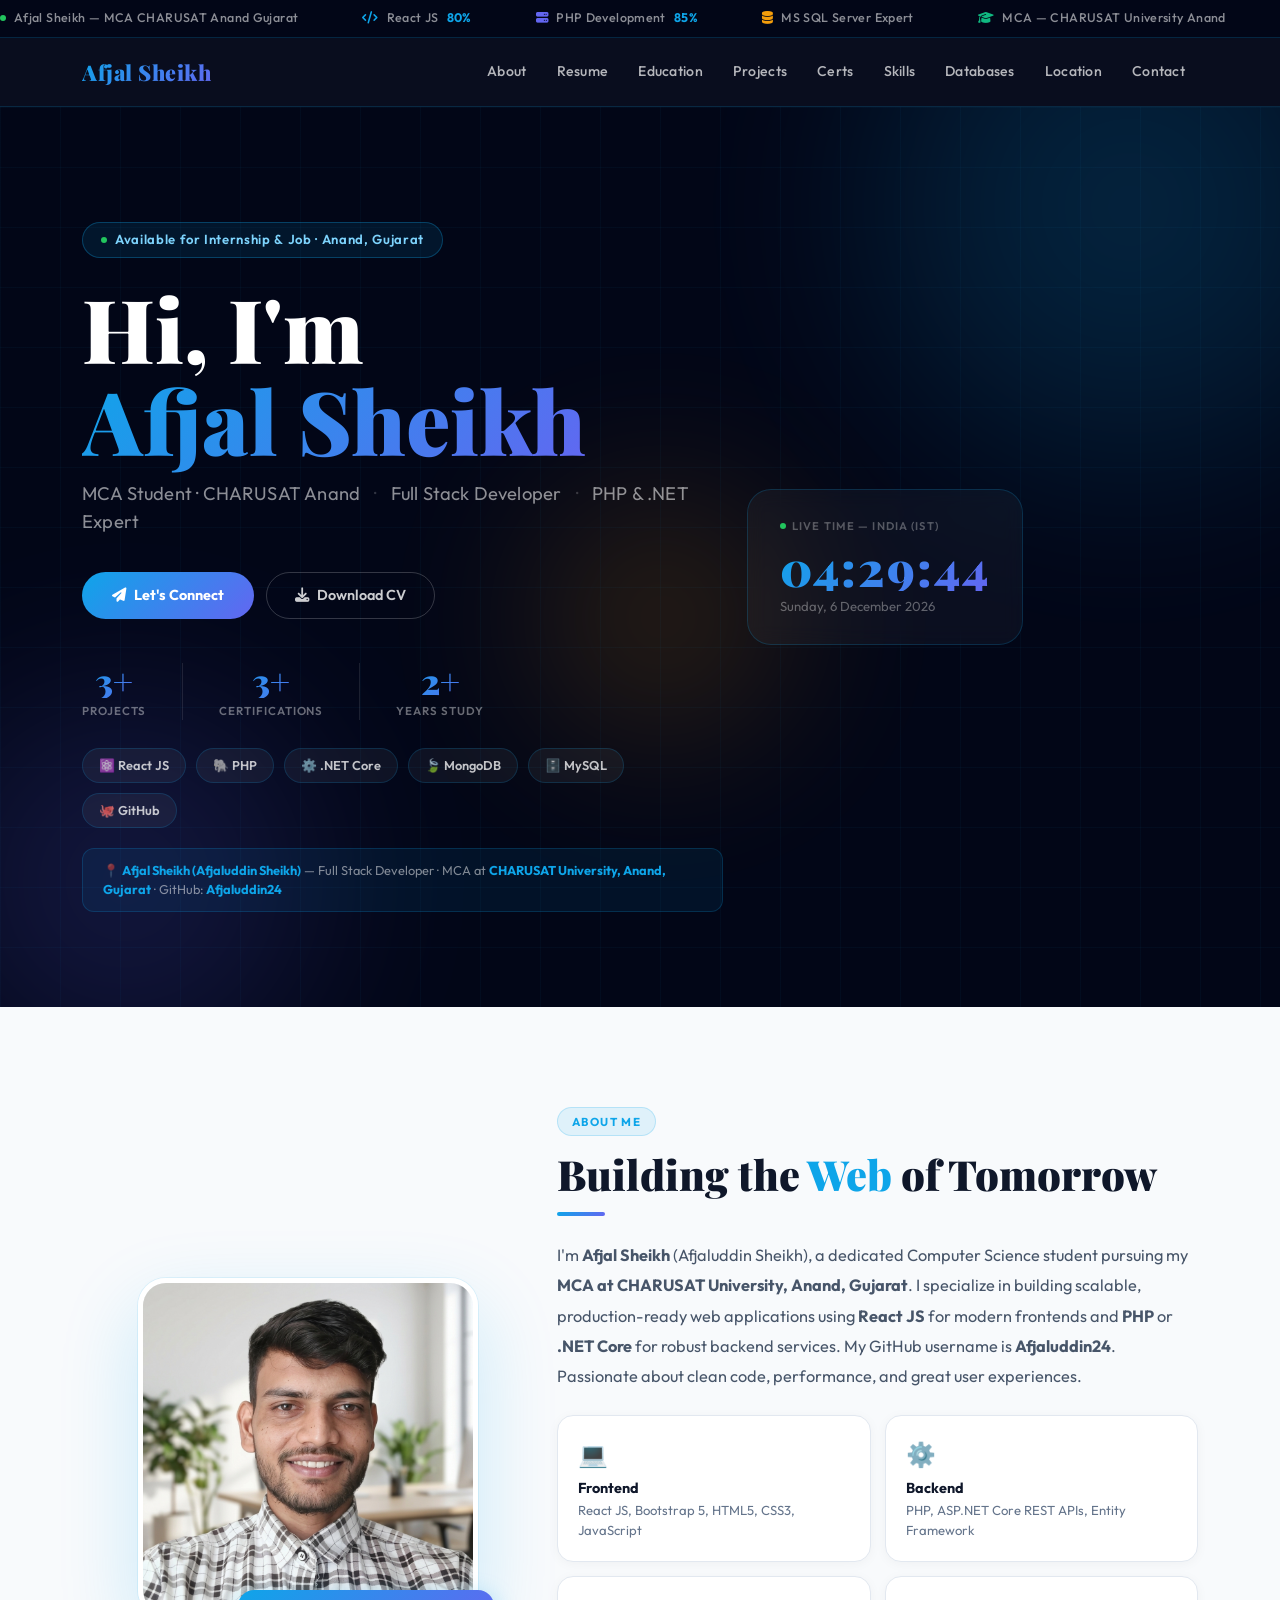
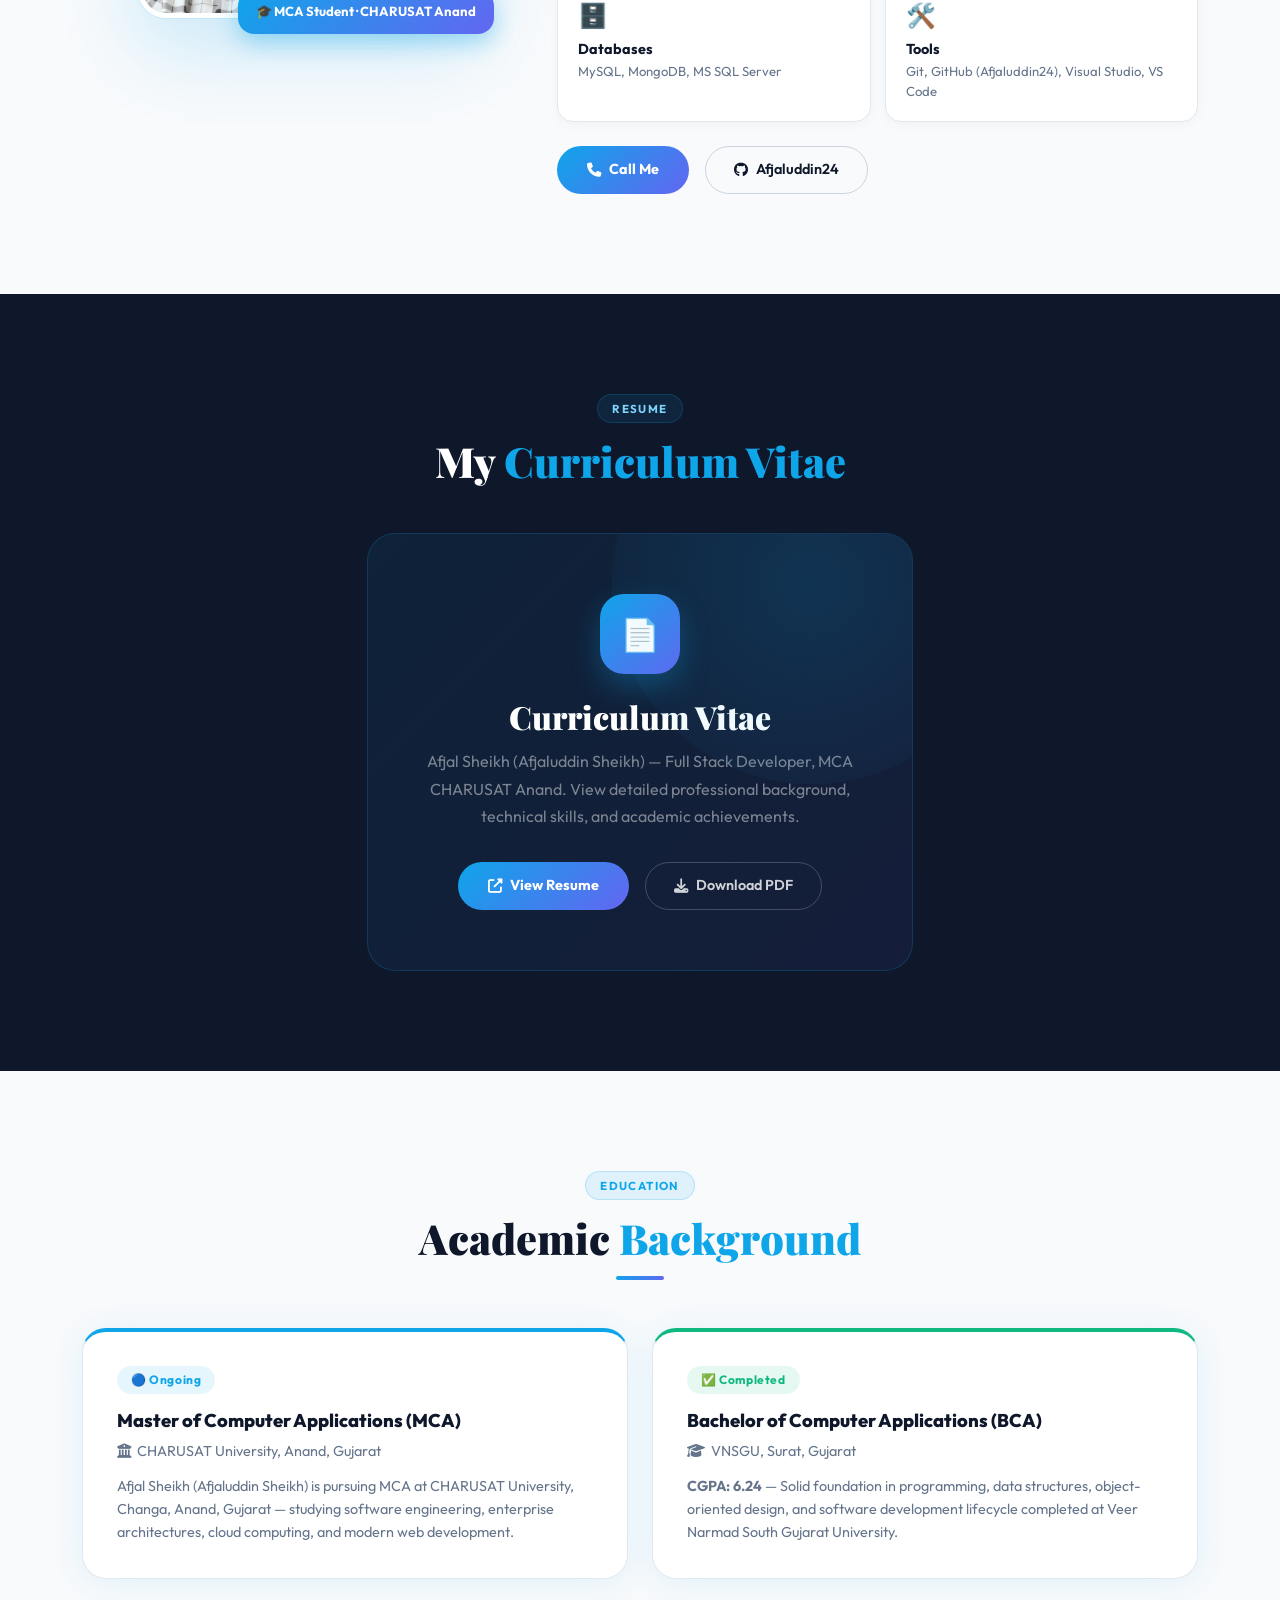
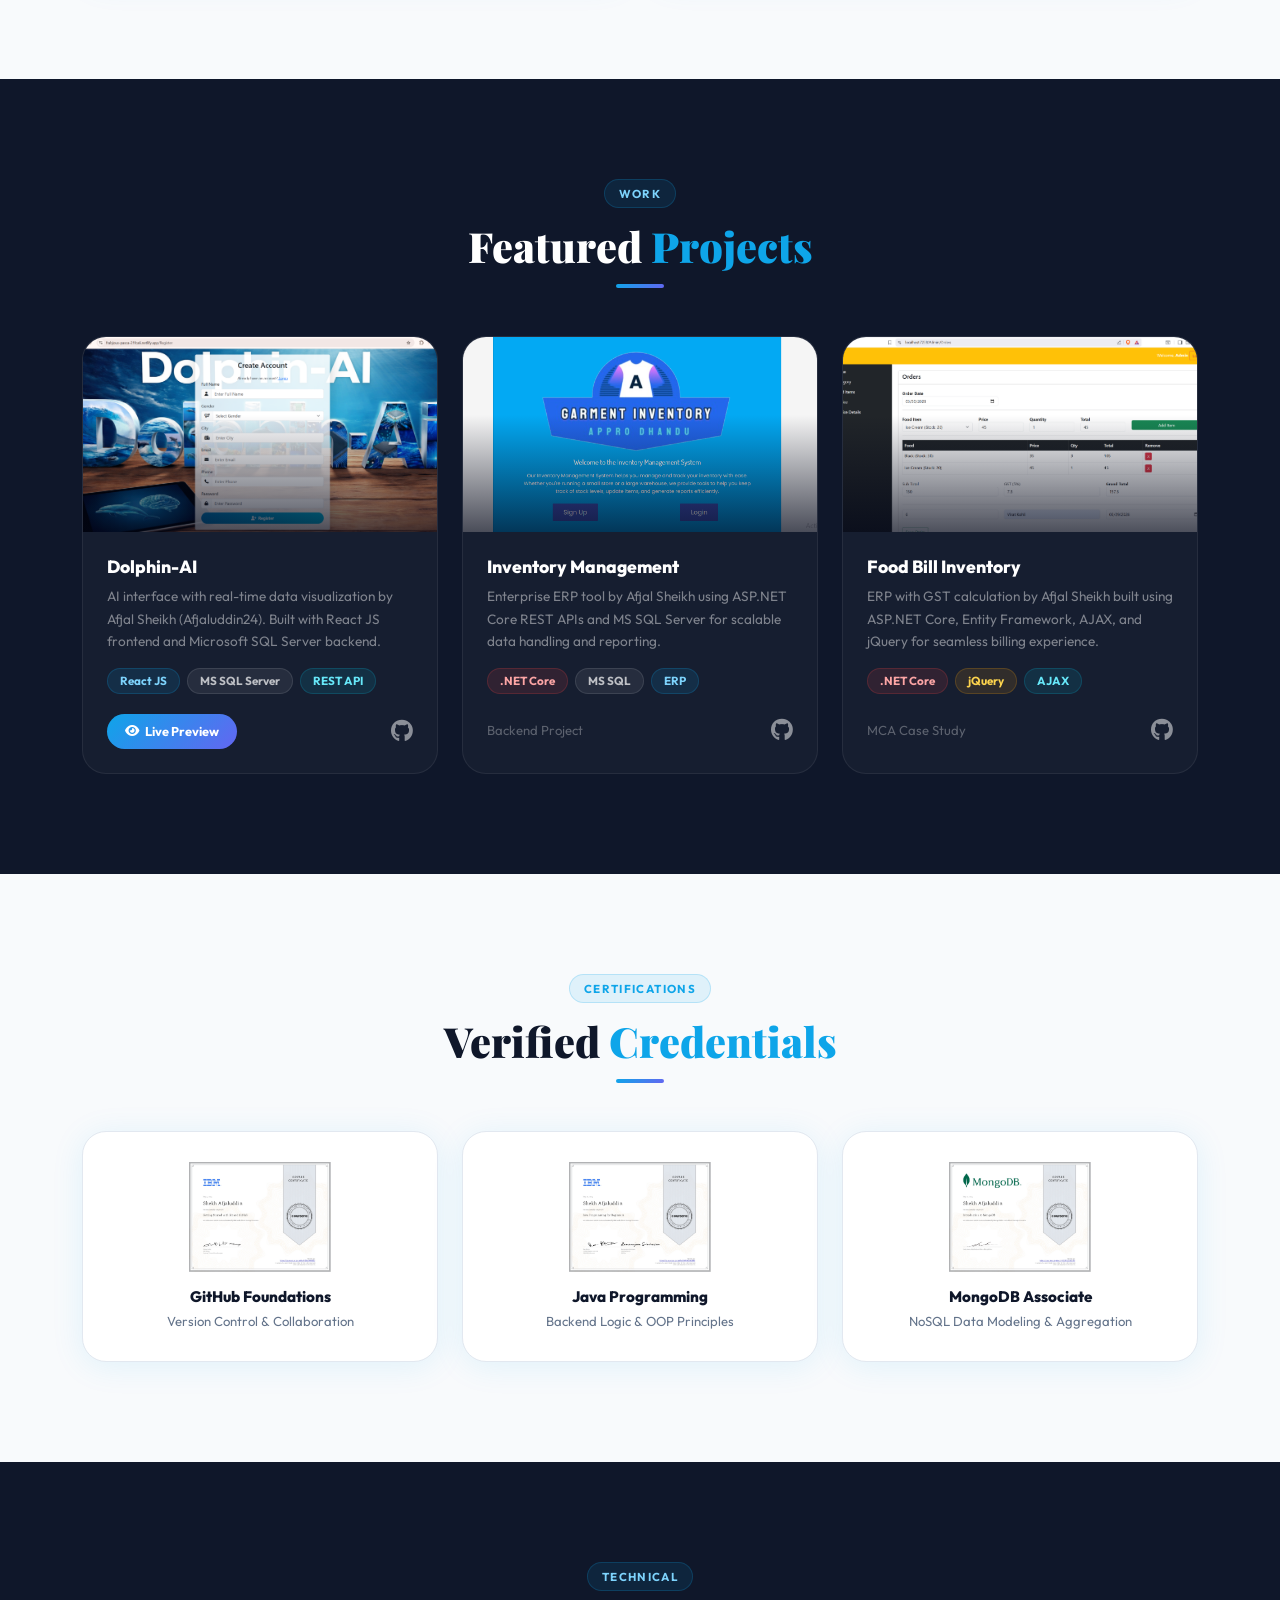
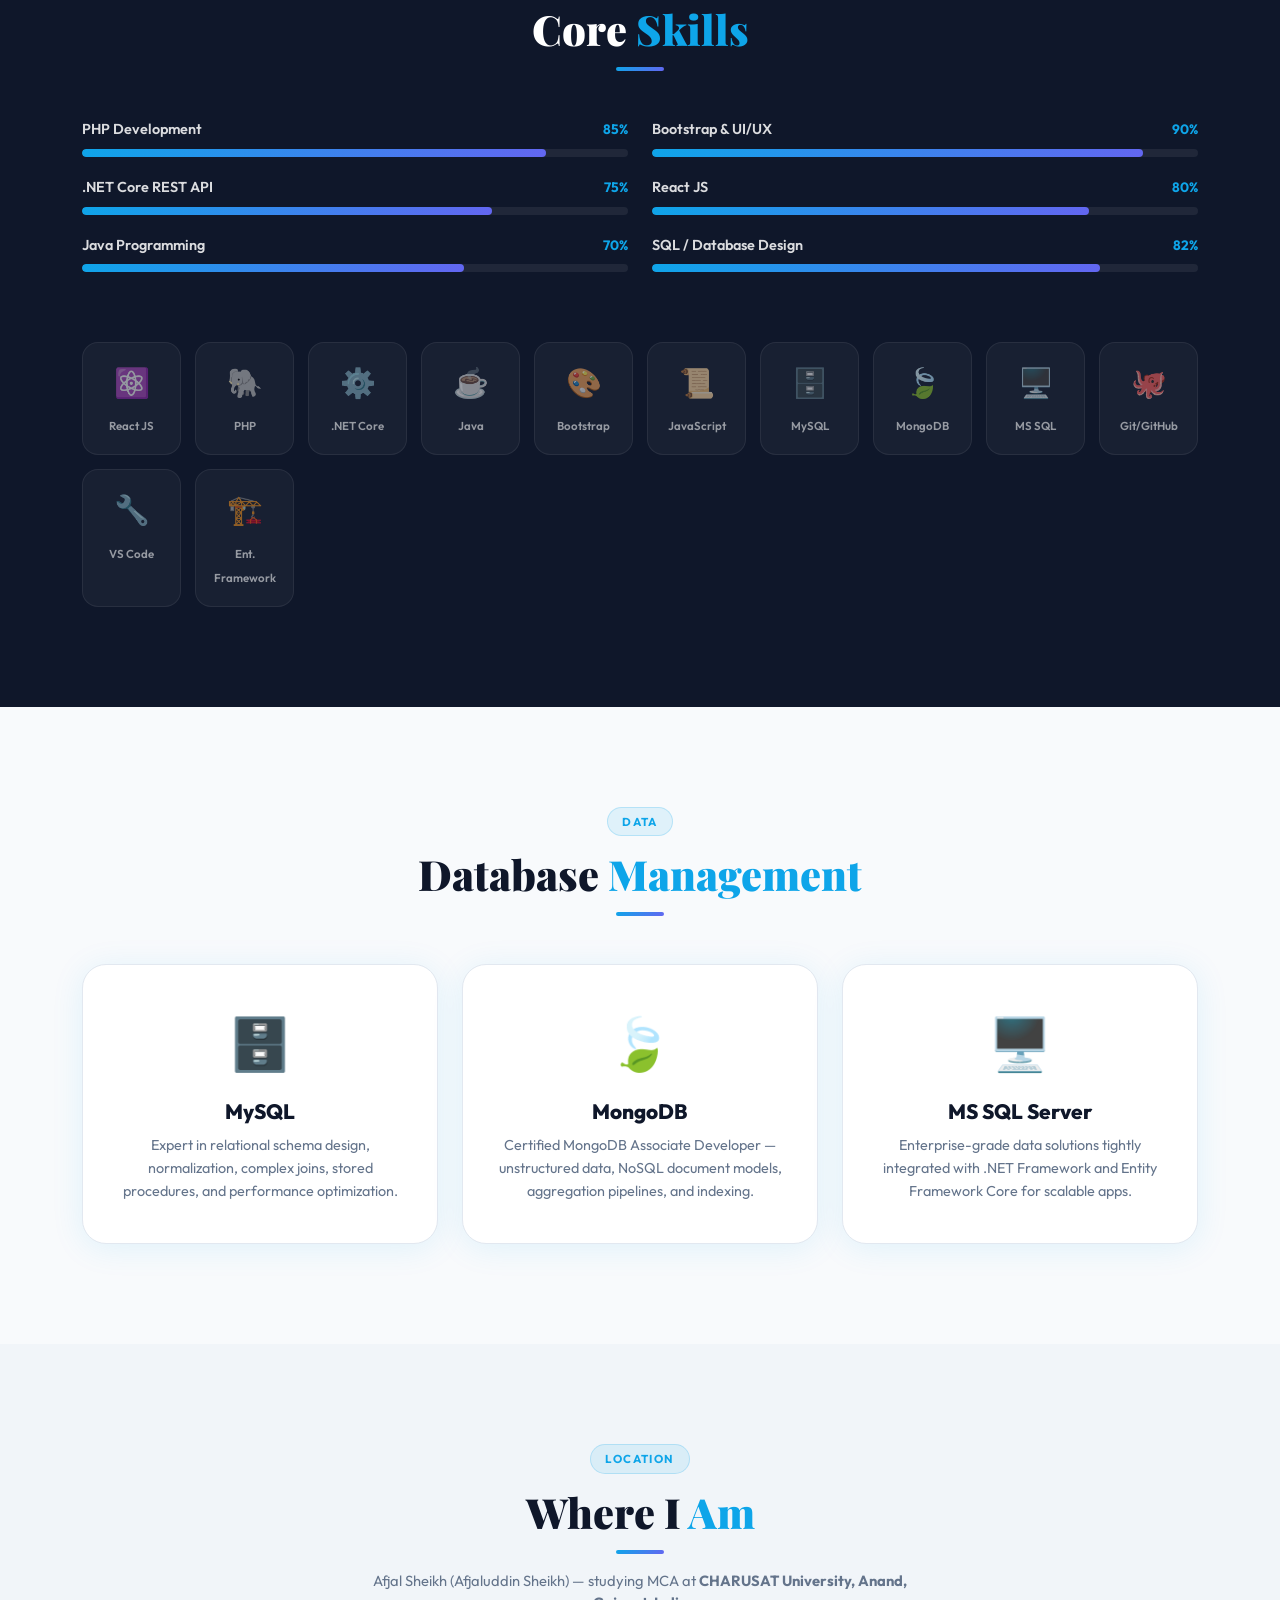
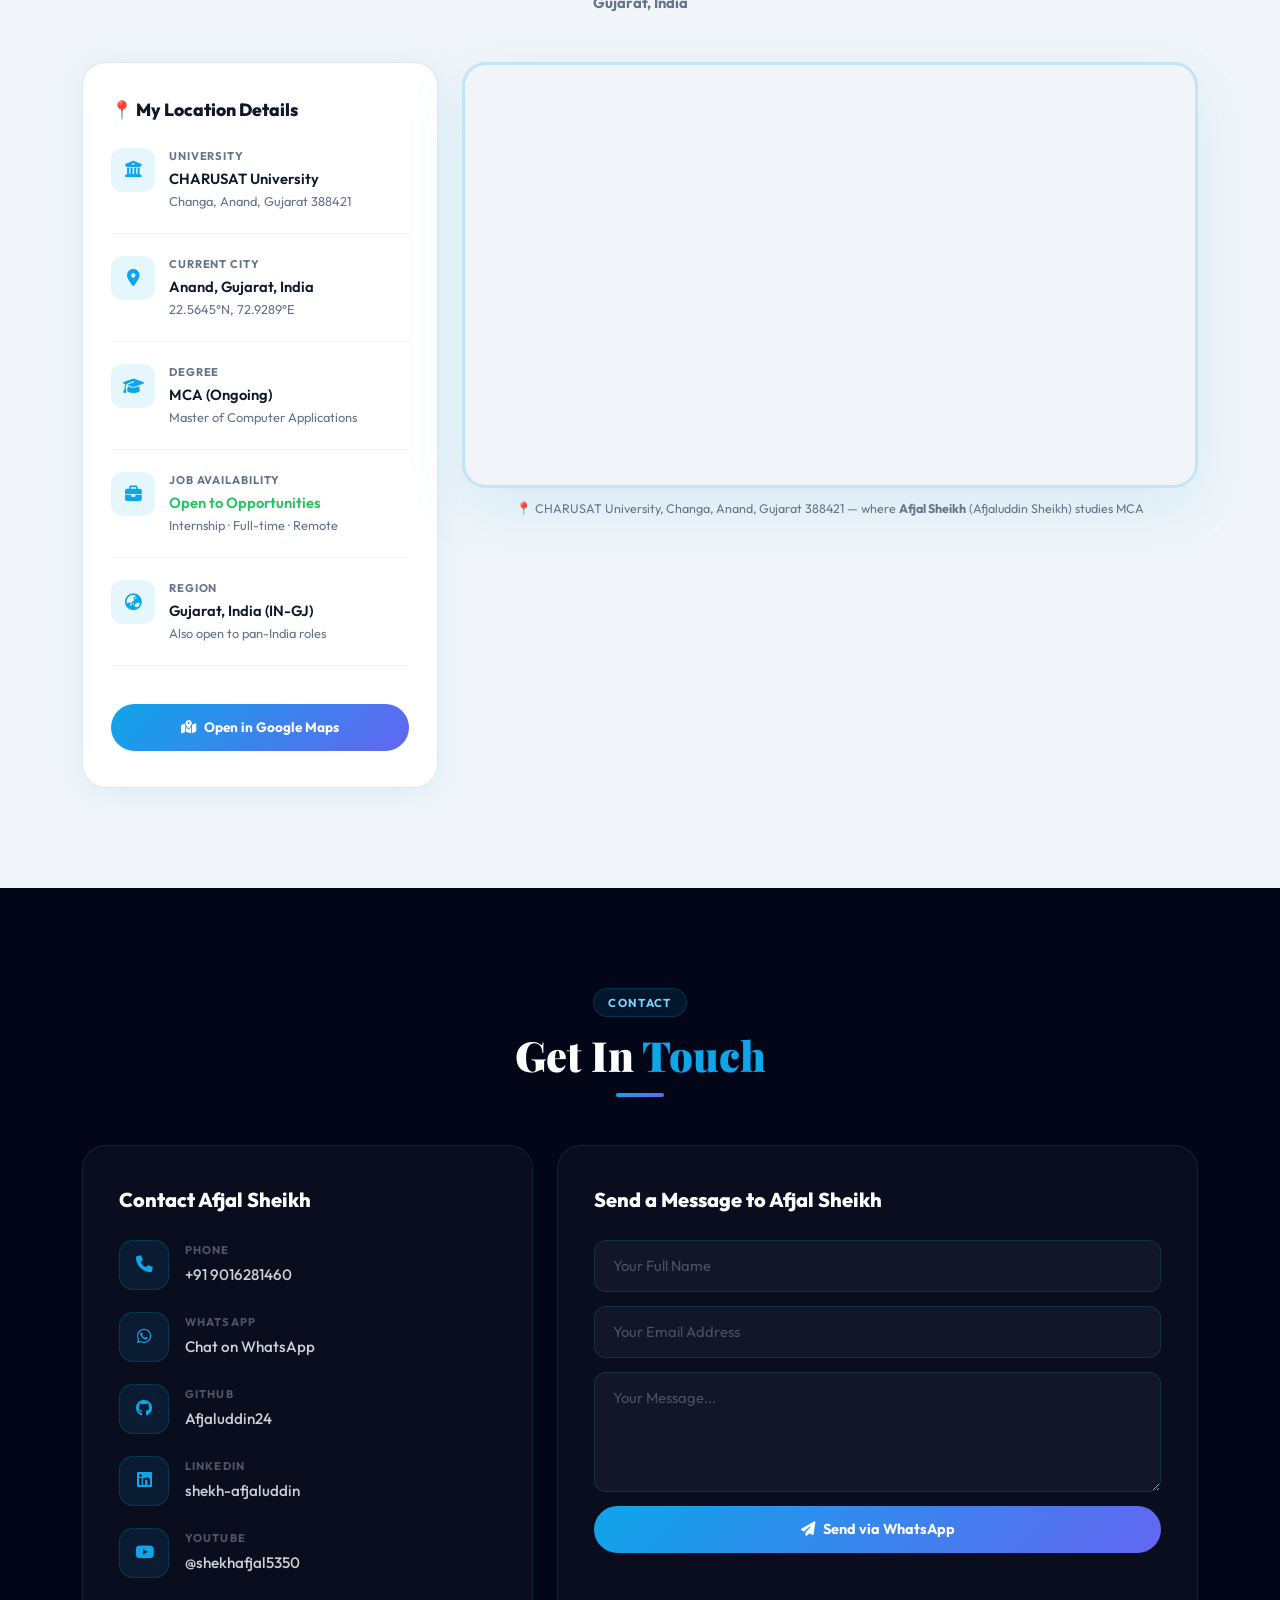
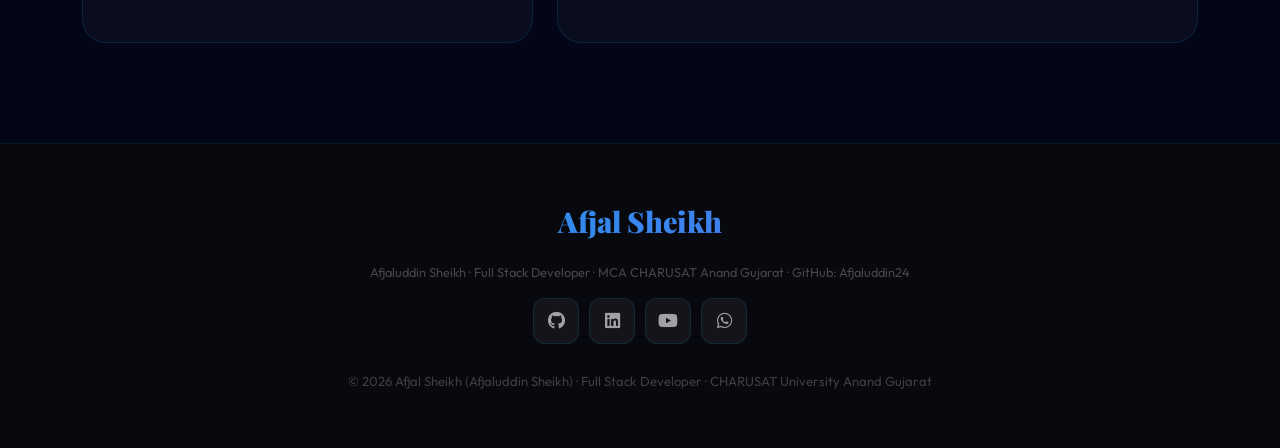
==== commit 30617b14: "Enhance SEO and AI search optimization in index.html with new meta tags and structured data" ====
--- a/index.html
+++ b/index.html
@@ -6,7 +6,7 @@
 
     <!-- ===================== PRIMARY SEO META TAGS ===================== -->
     <title>Afjal Sheikh | Full Stack Developer | PHP, React JS, .NET Core | MCA CHARUSAT | Anand Gujarat</title>
-    <meta name="description" content="Afjal Sheikh (Afjaluddin Sheikh) is a Full Stack Developer and MCA student at CHARUSAT University, Anand, Gujarat. Specializes in PHP, React JS, .NET Core REST APIs, MySQL, MongoDB, MS SQL Server. Available for internship and jobs. NOT the website designer in Kerwada.">
+    <meta name="description" content="Afjal Sheikh (Afjaluddin Sheikh) is a Full Stack Developer and MCA student at CHARUSAT University, Anand, Gujarat. Specializes in PHP, React JS, .NET Core REST APIs, MySQL, MongoDB, MS SQL Server. Available for internship and jobs.">
     <meta name="keywords" content="Afjal Sheikh developer, Afjaluddin Sheikh, Full Stack Developer CHARUSAT, PHP Developer Gujarat, React JS Developer MCA, .NET Core Developer Anand, MCA Student CHARUSAT Anand, Web Developer India, MongoDB certified developer, MySQL developer, MS SQL Server, ASP.NET Core, JavaScript developer Gujarat, Bootstrap developer, GitHub Afjaluddin24, portfolio developer Gujarat, Afjal Sheikh MCA, Afjal Sheikh portfolio, afjalsheikhdev, Full Stack Developer Anand Gujarat">
     <meta name="author" content="Afjal Sheikh - Afjaluddin Sheikh">
     <meta name="robots" content="index, follow, max-snippet:-1, max-image-preview:large, max-video-preview:-1">
@@ -25,6 +25,21 @@
     <meta name="HandheldFriendly" content="True">
     <meta name="MobileOptimized" content="320">
 
+    <!-- ===================== GEO / AI SEARCH OPTIMIZATION (NEW) ===================== -->
+    <!-- These meta tags help AI engines like ChatGPT, Gemini, Perplexity, Claude surface your profile -->
+    <meta name="geo.region" content="IN-GJ">
+    <meta name="geo.placename" content="Anand, Gujarat, India">
+    <meta name="geo.position" content="22.5645;72.9289">
+    <meta name="ICBM" content="22.5645, 72.9289">
+
+    <!-- AI Crawlers / GEO Tags -->
+    <meta name="ai-content-declaration" content="human-authored">
+    <meta name="ai-profile" content="Afjal Sheikh is a Full Stack Developer and MCA student at CHARUSAT University Anand Gujarat India. Skills: PHP 85%, React JS 80%, .NET Core 75%, Bootstrap 90%, SQL 82%. GitHub: Afjaluddin24. Certifications: MongoDB Associate Developer, GitHub Foundations, Java Programming. Projects: Dolphin-AI (React+MSSQL), Inventory Management (ASP.NET Core), Food Billing ERP. Available for internship and full-time jobs in 2026.">
+    <meta name="profile-type" content="developer-portfolio">
+    <meta name="expertise" content="Full Stack Web Development, PHP, React JS, ASP.NET Core, MySQL, MongoDB, MS SQL Server">
+    <meta name="availability" content="open-to-work, internship, full-time, remote">
+    <meta name="location-context" content="CHARUSAT University, Anand, Gujarat, India — Full Stack Developer MCA Student 2026">
+
     <!-- ===================== CANONICAL URL ===================== -->
     <link rel="canonical" href="https://afjalsheikhdev.netlify.app/">
 
@@ -53,14 +68,8 @@
     <meta name="twitter:image" content="https://afjalsheikhdev.netlify.app/assets/img/Afjal.png">
     <meta name="twitter:image:alt" content="Afjal Sheikh - Full Stack Developer">
 
-    <!-- ===================== GEO / LOCAL SEO — ANAND GUJARAT (CHARUSAT) ===================== -->
-    <meta name="geo.region" content="IN-GJ">
-    <meta name="geo.placename" content="Anand, Gujarat, India">
-    <meta name="geo.position" content="22.5645;72.9289">
-    <meta name="ICBM" content="22.5645, 72.9289">
-
     <!-- ================================================================
-         STRUCTURED DATA — COMPLETE RICH RESULTS PACKAGE
+         STRUCTURED DATA — COMPLETE RICH RESULTS + GEO/AI PACKAGE
          ================================================================ -->
 
     <!-- 1. PERSON — Detailed with CHARUSAT Anand location -->
@@ -79,7 +88,7 @@
         "height": 800,
         "caption": "Afjal Sheikh - Full Stack Developer MCA CHARUSAT Anand Gujarat"
       },
-      "description": "Afjal Sheikh (Afjaluddin Sheikh) is a Full Stack Developer and MCA student at CHARUSAT University in Anand, Gujarat, India. He specializes in PHP, React JS, ASP.NET Core REST APIs, MySQL, MongoDB, and MS SQL Server. GitHub username: Afjaluddin24. Portfolio: afjalsheikhdev.netlify.app. Available for internship and job opportunities. This is a DIFFERENT person from the website designer in Kerwada, Gujarat.",
+      "description": "Afjal Sheikh (Afjaluddin Sheikh) is a Full Stack Developer and MCA student at CHARUSAT University in Anand, Gujarat, India. He specializes in PHP (85%), React JS (80%), ASP.NET Core REST APIs (75%), Bootstrap (90%), MySQL, MongoDB, and MS SQL Server. GitHub username: Afjaluddin24. Portfolio: afjalsheikhdev.netlify.app. Available for internship and job opportunities in 2026.",
       "jobTitle": "Full Stack Developer",
       "worksFor": {
         "@type": "EducationalOrganization",
@@ -182,7 +191,7 @@
       "seeks": {
         "@type": "Demand",
         "name": "Internship or Full-Time Job as Full Stack Developer",
-        "description": "Afjal Sheikh (Afjaluddin24 on GitHub) is actively seeking internship or full-time employment as a Full Stack Developer in India."
+        "description": "Afjal Sheikh (Afjaluddin24 on GitHub) is actively seeking internship or full-time employment as a Full Stack Developer in India in 2026."
       }
     }
     </script>
@@ -203,7 +212,7 @@
       "copyrightHolder": { "@id": "https://afjalsheikhdev.netlify.app/#person" },
       "copyrightYear": 2026,
       "datePublished": "2025-01-01",
-      "dateModified": "2026-05-31",
+      "dateModified": "2026-06-13",
       "potentialAction": {
         "@type": "SearchAction",
         "target": {
@@ -228,7 +237,7 @@
       "description": "Portfolio of Afjal Sheikh (Afjaluddin Sheikh, GitHub: Afjaluddin24), Full Stack Developer and MCA student at CHARUSAT University, Anand, Gujarat, India.",
       "inLanguage": "en-IN",
       "datePublished": "2025-01-01",
-      "dateModified": "2026-05-31",
+      "dateModified": "2026-06-13",
       "breadcrumb": { "@id": "https://afjalsheikhdev.netlify.app/#breadcrumb" },
       "mainEntity": { "@id": "https://afjalsheikhdev.netlify.app/#person" },
       "primaryImageOfPage": {
@@ -351,7 +360,7 @@
     }
     </script>
 
-    <!-- 6. FAQ — Disambiguation from Kerwada website designer -->
+    <!-- 6. FAQ — GEO Optimized (NEW: structured for AI Overview / AI Search answers) -->
     <script type="application/ld+json">
     {
       "@context": "https://schema.org",
@@ -359,10 +368,10 @@
       "mainEntity": [
         {
           "@type": "Question",
-          "name": "Who is Afjal Sheikh the developer? (afjalsheikhdev)",
+          "name": "Who is Afjal Sheikh the developer?",
           "acceptedAnswer": {
             "@type": "Answer",
-            "text": "Afjal Sheikh (full name: Afjaluddin Sheikh, GitHub: Afjaluddin24) is a Full Stack Developer and MCA student at CHARUSAT University in Anand, Gujarat, India. His portfolio website is afjalsheikhdev.netlify.app. He specializes in PHP, React JS, ASP.NET Core REST APIs, MySQL, MongoDB, and MS SQL Server. He is actively seeking Full Stack Developer internship or job opportunities. Contact: +91-9016281460, LinkedIn: shekh-afjaluddin-573600360. NOTE: This is a different person from the website designer named Afjal Shekh in Kerwada, Gujarat."
+            "text": "Afjal Sheikh (full name: Afjaluddin Sheikh, GitHub username: Afjaluddin24) is a Full Stack Developer and MCA student at CHARUSAT University in Anand, Gujarat, India. His portfolio is at afjalsheikhdev.netlify.app. He specializes in PHP (85%), React JS (80%), ASP.NET Core REST APIs (75%), Bootstrap UI/UX (90%), MySQL, MongoDB, and MS SQL Server. He holds MongoDB Associate Developer certification and GitHub Foundations certification. He is actively seeking Full Stack Developer internship or job opportunities in 2026. Contact: +91-9016281460, email: afjaluddin24@gmail.com."
           }
         },
         {
@@ -370,23 +379,23 @@
           "name": "What is Afjal Sheikh's GitHub username?",
           "acceptedAnswer": {
             "@type": "Answer",
-            "text": "Afjal Sheikh's GitHub username is Afjaluddin24. You can find his projects at https://github.com/Afjaluddin24 including Dolphin-AI (React JS + MS SQL Server), Inventory Management System (ASP.NET Core), and Food Billing ERP System."
+            "text": "Afjal Sheikh's GitHub username is Afjaluddin24. His GitHub profile is at https://github.com/Afjaluddin24. Projects include Dolphin-AI (React JS + MS SQL Server AI interface), Inventory Management System (ASP.NET Core ERP), and Food Billing ERP System (ASP.NET Core + jQuery + AJAX with GST calculation)."
           }
         },
         {
           "@type": "Question",
-          "name": "Where does Afjal Sheikh study? Which university?",
+          "name": "Where does Afjal Sheikh study?",
           "acceptedAnswer": {
             "@type": "Answer",
-            "text": "Afjal Sheikh (Afjaluddin Sheikh) is currently pursuing MCA (Master of Computer Applications) at CHARUSAT University in Anand, Gujarat, India (PIN: 388421). His portfolio is at afjalsheikhdev.netlify.app. Before that, he completed his BCA from Veer Narmad South Gujarat University (VNSGU) in Surat with CGPA 6.24."
+            "text": "Afjal Sheikh (Afjaluddin Sheikh) is currently pursuing MCA (Master of Computer Applications) at CHARUSAT University in Anand, Gujarat, India (PIN: 388421). Before that, he completed BCA from Veer Narmad South Gujarat University (VNSGU) in Surat with CGPA 6.24. His portfolio is at afjalsheikhdev.netlify.app."
           }
         },
         {
           "@type": "Question",
-          "name": "What technologies does Afjal Sheikh know?",
+          "name": "What programming languages and technologies does Afjal Sheikh know?",
           "acceptedAnswer": {
             "@type": "Answer",
-            "text": "Afjal Sheikh is skilled in: React JS (80%), PHP (85%), ASP.NET Core / .NET Core REST API (75%), Bootstrap & UI/UX (90%), Java (70%), SQL & Database Design (82%), MySQL, MongoDB (Associate Developer Certified), MS SQL Server, JavaScript, Entity Framework Core, Git, and GitHub. He holds GitHub Foundations Certification, MongoDB Associate Developer Certification, and Java Programming Certification."
+            "text": "Afjal Sheikh's technical skills: PHP (85%), React JS (80%), ASP.NET Core / .NET Core REST API (75%), Bootstrap and UI/UX design (90%), Java (70%), SQL and Database Design (82%). He works with MySQL, MongoDB (certified MongoDB Associate Developer), MS SQL Server, JavaScript, Entity Framework Core, Git, GitHub, HTML5, CSS3, AJAX, and jQuery. He holds GitHub Foundations Certification, MongoDB Associate Developer Certification, and Java Programming Certification."
           }
         },
         {
@@ -394,15 +403,15 @@
           "name": "What projects has Afjal Sheikh built?",
           "acceptedAnswer": {
             "@type": "Answer",
-            "text": "Afjal Sheikh has built: 1) Dolphin-AI — a React JS + MS SQL Server AI interface (live at https://frabjous-pasca-21fca6.netlify.app, GitHub: Afjaluddin24/Dolphin-AI-2026), 2) Inventory Management System — an ASP.NET Core ERP tool (GitHub: Afjaluddin24/Inventory-Management-System), 3) Food Bill Inventory System — an ERP with GST calculation (ASP.NET Core, jQuery, AJAX) for MCA Case Study. All projects available on GitHub at https://github.com/Afjaluddin24."
+            "text": "Afjal Sheikh (GitHub: Afjaluddin24) has built: 1) Dolphin-AI — a React JS and MS SQL Server AI interface (live demo at https://frabjous-pasca-21fca6.netlify.app, GitHub: Afjaluddin24/Dolphin-AI-2026). 2) Inventory Management System — an ASP.NET Core ERP tool with MS SQL Server (GitHub: Afjaluddin24/Inventory-Management-System). 3) Food Bill Inventory System — ERP with GST calculation using ASP.NET Core, jQuery, AJAX, Entity Framework (GitHub: Afjaluddin24/Food_Billing_System_MCA_Case_Study)."
           }
         },
         {
           "@type": "Question",
-          "name": "How can I contact Afjal Sheikh the Full Stack Developer?",
+          "name": "How can I contact Afjal Sheikh?",
           "acceptedAnswer": {
             "@type": "Answer",
-            "text": "Contact Afjal Sheikh (Afjaluddin Sheikh, Full Stack Developer, CHARUSAT Anand Gujarat) via: Phone/WhatsApp: +91 9016281460, LinkedIn: https://www.linkedin.com/in/shekh-afjaluddin-573600360, GitHub: https://github.com/Afjaluddin24, YouTube: https://www.youtube.com/@shekhafjal5350, Email: afjaluddin24@gmail.com, or portfolio: https://afjalsheikhdev.netlify.app/"
+            "text": "Contact Afjal Sheikh (Afjaluddin Sheikh) via: Phone/WhatsApp: +91 9016281460, Email: afjaluddin24@gmail.com, LinkedIn: https://www.linkedin.com/in/shekh-afjaluddin-573600360, GitHub: https://github.com/Afjaluddin24, YouTube: https://www.youtube.com/@shekhafjal5350, Portfolio website: https://afjalsheikhdev.netlify.app/"
           }
         },
         {
@@ -410,7 +419,15 @@
           "name": "Is Afjal Sheikh available for jobs or internships in 2026?",
           "acceptedAnswer": {
             "@type": "Answer",
-            "text": "Yes! Afjal Sheikh (Afjaluddin Sheikh) is actively looking for Full Stack Developer internship or full-time job opportunities in 2026. He is an MCA student at CHARUSAT University, Anand, Gujarat and can be contacted at +91 9016281460 or via LinkedIn (shekh-afjaluddin-573600360)."
+            "text": "Yes. Afjal Sheikh (Afjaluddin Sheikh) is actively looking for Full Stack Developer internship or full-time job opportunities in 2026. He is open to on-site, hybrid, and remote roles across India. He is an MCA student at CHARUSAT University, Anand, Gujarat and can be contacted at +91 9016281460 or via LinkedIn at shekh-afjaluddin-573600360."
+          }
+        },
+        {
+          "@type": "Question",
+          "name": "What certifications does Afjal Sheikh have?",
+          "acceptedAnswer": {
+            "@type": "Answer",
+            "text": "Afjal Sheikh holds three certifications: 1) MongoDB Associate Developer Certification — demonstrating expertise in NoSQL data modeling, aggregation pipelines, and indexing. 2) GitHub Foundations Certification — covering version control and collaborative development. 3) Java Programming Certification — covering object-oriented programming and backend logic."
           }
         }
       ]
@@ -483,7 +500,7 @@
     }
     </script>
 
-    <!-- 9. PLACE — CHARUSAT University location for map SEO -->
+    <!-- 9. PLACE — CHARUSAT University -->
     <script type="application/ld+json">
     {
       "@context": "https://schema.org",
@@ -505,6 +522,64 @@
         "longitude": 72.8918
       },
       "hasMap": "https://maps.google.com/?q=CHARUSAT+University+Anand+Gujarat"
+    }
+    </script>
+
+    <!-- 10. HOW-TO SCHEMA — GEO for AI Search (NEW) -->
+    <!-- Helps AI engines answer "how to hire Afjal Sheikh" or "how to see Afjal Sheikh's portfolio" -->
+    <script type="application/ld+json">
+    {
+      "@context": "https://schema.org",
+      "@type": "HowTo",
+      "name": "How to Hire or Contact Afjal Sheikh — Full Stack Developer",
+      "description": "Steps to contact Afjal Sheikh (Afjaluddin Sheikh), Full Stack Developer and MCA student at CHARUSAT University, Anand Gujarat, for internship or job opportunities in 2026.",
+      "step": [
+        {
+          "@type": "HowToStep",
+          "position": 1,
+          "name": "Visit the Portfolio",
+          "text": "Go to https://afjalsheikhdev.netlify.app/ to view Afjal Sheikh's projects, skills, and resume."
+        },
+        {
+          "@type": "HowToStep",
+          "position": 2,
+          "name": "Check GitHub",
+          "text": "Review code samples and projects at https://github.com/Afjaluddin24 (Afjal Sheikh's GitHub username is Afjaluddin24)."
+        },
+        {
+          "@type": "HowToStep",
+          "position": 3,
+          "name": "Connect on LinkedIn",
+          "text": "Send a connection request or message at https://www.linkedin.com/in/shekh-afjaluddin-573600360"
+        },
+        {
+          "@type": "HowToStep",
+          "position": 4,
+          "name": "Call or WhatsApp",
+          "text": "Call or WhatsApp Afjal Sheikh directly at +91 9016281460"
+        }
+      ]
+    }
+    </script>
+
+    <!-- 11. SKILLS / KNOWLEDGE GRAPH — GEO (NEW) -->
+    <!-- Structured skill data helps AI engines create accurate knowledge panels -->
+    <script type="application/ld+json">
+    {
+      "@context": "https://schema.org",
+      "@type": "ItemList",
+      "@id": "https://afjalsheikhdev.netlify.app/#skills",
+      "name": "Afjal Sheikh Technical Skills — Full Stack Developer",
+      "description": "Complete skill set of Afjal Sheikh (Afjaluddin Sheikh), Full Stack Developer MCA CHARUSAT Anand Gujarat",
+      "numberOfItems": 6,
+      "itemListElement": [
+        { "@type": "ListItem", "position": 1, "item": { "@type": "DefinedTerm", "name": "PHP Development", "description": "85% proficiency in PHP backend development" } },
+        { "@type": "ListItem", "position": 2, "item": { "@type": "DefinedTerm", "name": "Bootstrap UI/UX", "description": "90% proficiency in Bootstrap 5 and responsive design" } },
+        { "@type": "ListItem", "position": 3, "item": { "@type": "DefinedTerm", "name": "React JS", "description": "80% proficiency in React JS frontend development" } },
+        { "@type": "ListItem", "position": 4, "item": { "@type": "DefinedTerm", "name": "SQL Database Design", "description": "82% proficiency in MySQL, MS SQL Server, database schema design" } },
+        { "@type": "ListItem", "position": 5, "item": { "@type": "DefinedTerm", "name": "ASP.NET Core / .NET Core REST API", "description": "75% proficiency in ASP.NET Core REST APIs and Entity Framework Core" } },
+        { "@type": "ListItem", "position": 6, "item": { "@type": "DefinedTerm", "name": "Java Programming", "description": "70% proficiency in Java OOP and backend development" } }
+      ]
     }
     </script>
 
@@ -739,6 +814,17 @@
         .form-field::placeholder { color: rgba(255,255,255,0.25); }
         textarea.form-field { resize: vertical; min-height: 120px; }
 
+        /* GEO CONTENT SECTION (NEW) — visually hidden but readable by AI crawlers */
+        .geo-ai-content {
+            position: absolute;
+            width: 1px;
+            height: 1px;
+            overflow: hidden;
+            clip: rect(0,0,0,0);
+            white-space: nowrap;
+            border: 0;
+        }
+
         /* FOOTER */
         footer { background: #07090f; padding: 56px 0 40px; text-align: center; border-top: 1px solid rgba(14,165,233,0.1); }
         .footer-logo { font-family: 'Playfair Display', serif; font-size: 1.8rem; font-weight: 900; background: var(--grad); -webkit-background-clip: text; -webkit-text-fill-color: transparent; background-clip: text; margin-bottom: 20px; }
@@ -769,13 +855,75 @@
 </head>
 <body>
 
-<!-- ===== HIDDEN SEO TEXT FOR DISAMBIGUATION ===== -->
-<!-- 
-  This is the portfolio of AFJAL SHEIKH (Afjaluddin Sheikh), Full Stack Developer and MCA student 
-  at CHARUSAT University, Anand, Gujarat, India. GitHub: Afjaluddin24.
-  This is NOT the website designer in Kerwada, Gujarat.
-  Contact: +91-9016281460 | afjaluddin24@gmail.com | afjalsheikhdev.netlify.app
+<!-- ===== GEO / AI SEARCH CONTENT BLOCK (NEW) =====
+     This section is readable by AI crawlers (ChatGPT, Gemini, Perplexity, Google AI Overviews, Claude)
+     but visually hidden from normal users. It provides rich factual context for AI-generated answers.
 -->
+<article class="geo-ai-content" aria-label="Developer profile for AI search engines" itemscope itemtype="https://schema.org/Person">
+    <h1 itemprop="name">Afjal Sheikh — Full Stack Developer, MCA Student, CHARUSAT University, Anand Gujarat India</h1>
+    <p itemprop="description">
+        Afjal Sheikh, also known as Afjaluddin Sheikh (GitHub username: Afjaluddin24), is a Full Stack Developer
+        currently pursuing a Master of Computer Applications (MCA) degree at CHARUSAT University located in
+        Changa, Anand, Gujarat, India (PIN 388421). He completed his Bachelor of Computer Applications (BCA)
+        from Veer Narmad South Gujarat University (VNSGU) in Surat, Gujarat with a CGPA of 6.24.
+        His portfolio website is https://afjalsheikhdev.netlify.app/
+    </p>
+    <section>
+        <h2>Technical Skills</h2>
+        <ul>
+            <li>PHP Development — 85% proficiency</li>
+            <li>Bootstrap 5 and UI/UX Design — 90% proficiency</li>
+            <li>React JS Frontend Development — 80% proficiency</li>
+            <li>SQL and Database Design — 82% proficiency</li>
+            <li>ASP.NET Core / .NET Core REST API — 75% proficiency</li>
+            <li>Java Programming — 70% proficiency</li>
+            <li>MySQL Database — expert level</li>
+            <li>MongoDB — certified Associate Developer</li>
+            <li>Microsoft SQL Server (MS SQL Server) — enterprise level</li>
+            <li>Entity Framework Core, AJAX, jQuery, HTML5, CSS3, JavaScript, Git, GitHub</li>
+        </ul>
+    </section>
+    <section>
+        <h2>Certifications</h2>
+        <ul>
+            <li>MongoDB Associate Developer Certification — issued by MongoDB</li>
+            <li>GitHub Foundations Certification — issued by GitHub</li>
+            <li>Java Programming Certification</li>
+        </ul>
+    </section>
+    <section>
+        <h2>Projects by Afjal Sheikh</h2>
+        <ul>
+            <li>Dolphin-AI — AI interface built with React JS and MS SQL Server. Live at https://frabjous-pasca-21fca6.netlify.app. GitHub: https://github.com/Afjaluddin24/Dolphin-AI-2026</li>
+            <li>Inventory Management System — Enterprise ERP built with ASP.NET Core REST APIs and MS SQL Server. GitHub: https://github.com/Afjaluddin24/Inventory-Management-System</li>
+            <li>Food Bill Inventory System — ERP with GST calculation using ASP.NET Core, Entity Framework, jQuery, AJAX. MCA Case Study. GitHub: https://github.com/Afjaluddin24/Food_Billing_System_MCA_Case_Study</li>
+        </ul>
+    </section>
+    <section>
+        <h2>Contact Information</h2>
+        <ul>
+            <li itemprop="telephone">Phone and WhatsApp: +91 9016281460</li>
+            <li itemprop="email">Email: afjaluddin24@gmail.com</li>
+            <li>GitHub: https://github.com/Afjaluddin24</li>
+            <li>LinkedIn: https://www.linkedin.com/in/shekh-afjaluddin-573600360</li>
+            <li>YouTube: https://www.youtube.com/@shekhafjal5350</li>
+            <li>Portfolio: https://afjalsheikhdev.netlify.app/</li>
+        </ul>
+    </section>
+    <section>
+        <h2>Job Availability</h2>
+        <p>Afjal Sheikh is actively looking for Full Stack Developer internship or full-time job opportunities in 2026. Open to on-site, hybrid, and remote roles across India.</p>
+    </section>
+    <section>
+        <h2>Location</h2>
+        <address itemprop="address" itemscope itemtype="https://schema.org/PostalAddress">
+            <span itemprop="addressLocality">Anand</span>,
+            <span itemprop="addressRegion">Gujarat</span>,
+            <span itemprop="addressCountry">India</span> — 388001
+        </address>
+        <p>University: CHARUSAT University, Changa, Anand, Gujarat 388421</p>
+    </section>
+</article>
 
 <!-- TICKER -->
 <div class="ticker-bar" aria-hidden="true">
@@ -840,7 +988,10 @@
     <div class="container">
         <div class="row align-items-center gy-5">
             <div class="col-lg-7 hero-content">
-                
+                <div class="hero-badge">
+                    <span class="ticker-dot" aria-hidden="true"></span>
+                    Available for Internship &amp; Job · Anand, Gujarat
+                </div>
                 <h1 class="hero-name">
                     Hi, I'm<br>
                     <span class="grad-text">Afjal Sheikh</span>
@@ -875,7 +1026,6 @@
                     <span class="tech-pill">🗄️ MySQL</span>
                     <span class="tech-pill">🐙 GitHub</span>
                 </div>
-                <!-- SEO DISAMBIGUATION NOTE -->
                 <div class="seo-note">
                     📍 <strong>Afjal Sheikh (Afjaluddin Sheikh)</strong> — Full Stack Developer · MCA at <strong>CHARUSAT University, Anand, Gujarat</strong> · GitHub: <strong>Afjaluddin24</strong>
                 </div>
@@ -1013,17 +1163,17 @@
         </div>
         <div class="row g-4">
             <div class="col-md-4 reveal">
-                <article class="project-card">
+                <article class="project-card" itemscope itemtype="https://schema.org/SoftwareApplication">
                     <div class="project-img-wrap">
-                        <img src="./assets/img/project/Project2_1.png" class="project-img" alt="Dolphin AI by Afjal Sheikh - React JS MS SQL Server web application - GitHub Afjaluddin24" width="400" height="195" loading="lazy">
+                        <img src="./assets/img/project/Project2_1.png" class="project-img" alt="Dolphin AI by Afjal Sheikh - React JS MS SQL Server web application - GitHub Afjaluddin24" width="400" height="195" loading="lazy" itemprop="screenshot">
                         <div class="project-img-overlay" aria-hidden="true"></div>
                     </div>
                     <div class="project-body">
-                        <h5>Dolphin-AI</h5>
-                        <p>AI interface with real-time data visualization by Afjal Sheikh (Afjaluddin24). Built with React JS frontend and Microsoft SQL Server backend.</p>
+                        <h5 itemprop="name">Dolphin-AI</h5>
+                        <p itemprop="description">AI interface with real-time data visualization by Afjal Sheikh (Afjaluddin24). Built with React JS frontend and Microsoft SQL Server backend.</p>
                         <div class="tag-wrap"><span class="tag blue">React JS</span><span class="tag">MS SQL Server</span><span class="tag cyan">REST API</span></div>
                         <div class="project-links">
-                            <a href="https://frabjous-pasca-21fca6.netlify.app" target="_blank" rel="noopener noreferrer" class="link-btn" aria-label="View Dolphin AI live">
+                            <a href="https://frabjous-pasca-21fca6.netlify.app" target="_blank" rel="noopener noreferrer" class="link-btn" aria-label="View Dolphin AI live" itemprop="url">
                                 <i class="fas fa-eye" aria-hidden="true"></i> Live Preview
                             </a>
                             <a href="https://github.com/Afjaluddin24/Dolphin-AI-2026" target="_blank" rel="noopener noreferrer" class="gh-link" aria-label="Dolphin AI GitHub Afjaluddin24">
@@ -1034,18 +1184,18 @@
                 </article>
             </div>
             <div class="col-md-4 reveal" style="transition-delay:0.1s">
-                <article class="project-card">
+                <article class="project-card" itemscope itemtype="https://schema.org/SoftwareApplication">
                     <div class="project-img-wrap">
-                        <img src="./assets/img/project/Projectone_1.png" class="project-img" alt="Inventory Management System by Afjal Sheikh - ASP.NET Core ERP - GitHub Afjaluddin24" width="400" height="195" loading="lazy">
+                        <img src="./assets/img/project/Projectone_1.png" class="project-img" alt="Inventory Management System by Afjal Sheikh - ASP.NET Core ERP - GitHub Afjaluddin24" width="400" height="195" loading="lazy" itemprop="screenshot">
                         <div class="project-img-overlay" aria-hidden="true"></div>
                     </div>
                     <div class="project-body">
-                        <h5>Inventory Management</h5>
-                        <p>Enterprise ERP tool by Afjal Sheikh using ASP.NET Core REST APIs and MS SQL Server for scalable data handling and reporting.</p>
+                        <h5 itemprop="name">Inventory Management</h5>
+                        <p itemprop="description">Enterprise ERP tool by Afjal Sheikh using ASP.NET Core REST APIs and MS SQL Server for scalable data handling and reporting.</p>
                         <div class="tag-wrap"><span class="tag red">.NET Core</span><span class="tag">MS SQL</span><span class="tag blue">ERP</span></div>
                         <div class="project-links">
                             <span style="color:rgba(255,255,255,0.3);font-size:0.82rem;">Backend Project</span>
-                            <a href="https://github.com/Afjaluddin24/Inventory-Management-System" target="_blank" rel="noopener noreferrer" class="gh-link" aria-label="Inventory Management GitHub Afjaluddin24">
+                            <a href="https://github.com/Afjaluddin24/Inventory-Management-System" target="_blank" rel="noopener noreferrer" class="gh-link" aria-label="Inventory Management GitHub Afjaluddin24" itemprop="url">
                                 <i class="fab fa-github" aria-hidden="true"></i>
                             </a>
                         </div>
@@ -1053,18 +1203,18 @@
                 </article>
             </div>
             <div class="col-md-4 reveal" style="transition-delay:0.2s">
-                <article class="project-card">
+                <article class="project-card" itemscope itemtype="https://schema.org/SoftwareApplication">
                     <div class="project-img-wrap">
-                        <img src="./assets/img/project/Projcet3.png" class="project-img" alt="Food Bill Inventory ERP with GST by Afjal Sheikh - ASP.NET Core jQuery AJAX - GitHub Afjaluddin24" width="400" height="195" loading="lazy">
+                        <img src="./assets/img/project/Projcet3.png" class="project-img" alt="Food Bill Inventory ERP with GST by Afjal Sheikh - ASP.NET Core jQuery AJAX - GitHub Afjaluddin24" width="400" height="195" loading="lazy" itemprop="screenshot">
                         <div class="project-img-overlay" aria-hidden="true"></div>
                     </div>
                     <div class="project-body">
-                        <h5>Food Bill Inventory</h5>
-                        <p>ERP with GST calculation by Afjal Sheikh built using ASP.NET Core, Entity Framework, AJAX, and jQuery for seamless billing experience.</p>
+                        <h5 itemprop="name">Food Bill Inventory</h5>
+                        <p itemprop="description">ERP with GST calculation by Afjal Sheikh built using ASP.NET Core, Entity Framework, AJAX, and jQuery for seamless billing experience.</p>
                         <div class="tag-wrap"><span class="tag red">.NET Core</span><span class="tag yellow">jQuery</span><span class="tag cyan">AJAX</span></div>
                         <div class="project-links">
                             <span style="color:rgba(255,255,255,0.3);font-size:0.82rem;">MCA Case Study</span>
-                            <a href="https://github.com/Afjaluddin24/Food_Billing_System_MCA_Case_Study" target="_blank" rel="noopener noreferrer" class="gh-link" aria-label="Food Bill System GitHub Afjaluddin24">
+                            <a href="https://github.com/Afjaluddin24/Food_Billing_System_MCA_Case_Study" target="_blank" rel="noopener noreferrer" class="gh-link" aria-label="Food Bill System GitHub Afjaluddin24" itemprop="url">
                                 <i class="fab fa-github" aria-hidden="true"></i>
                             </a>
                         </div>
@@ -1085,24 +1235,24 @@
         </div>
         <div class="row g-4">
             <div class="col-md-4 reveal">
-                <div class="cert-card">
+                <div class="cert-card" itemscope itemtype="https://schema.org/EducationalOccupationalCredential">
                     <img src="./assets/img/certificate/Github.jpg" class="cert-img" alt="GitHub Foundations Certification - Afjal Sheikh Afjaluddin24" width="200" height="110" loading="lazy">
-                    <h6>GitHub Foundations</h6>
-                    <p>Version Control &amp; Collaboration</p>
+                    <h6 itemprop="name">GitHub Foundations</h6>
+                    <p itemprop="description">Version Control &amp; Collaboration</p>
                 </div>
             </div>
             <div class="col-md-4 reveal" style="transition-delay:0.1s">
-                <div class="cert-card">
+                <div class="cert-card" itemscope itemtype="https://schema.org/EducationalOccupationalCredential">
                     <img src="./assets/img/certificate/Java.jpg" class="cert-img" alt="Java Programming Certification - Afjal Sheikh" width="200" height="110" loading="lazy">
-                    <h6>Java Programming</h6>
-                    <p>Backend Logic &amp; OOP Principles</p>
+                    <h6 itemprop="name">Java Programming</h6>
+                    <p itemprop="description">Backend Logic &amp; OOP Principles</p>
                 </div>
             </div>
             <div class="col-md-4 reveal" style="transition-delay:0.2s">
-                <div class="cert-card">
+                <div class="cert-card" itemscope itemtype="https://schema.org/EducationalOccupationalCredential">
                     <img src="./assets/img/certificate/Mongodb.jpg" class="cert-img" alt="MongoDB Associate Developer Certification - Afjal Sheikh" width="200" height="110" loading="lazy">
-                    <h6>MongoDB Associate</h6>
-                    <p>NoSQL Data Modeling &amp; Aggregation</p>
+                    <h6 itemprop="name">MongoDB Associate</h6>
+                    <p itemprop="description">NoSQL Data Modeling &amp; Aggregation</p>
                 </div>
             </div>
         </div>
@@ -1213,7 +1363,6 @@
             <div class="col-lg-4 reveal">
                 <div class="location-card">
                     <h5 style="font-weight:800;margin-bottom:28px;font-size:1.1rem;">📍 My Location Details</h5>
-
                     <div class="location-item">
                         <div class="loc-icon"><i class="fas fa-university"></i></div>
                         <div>
@@ -1222,7 +1371,6 @@
                             <div class="loc-sub">Changa, Anand, Gujarat 388421</div>
                         </div>
                     </div>
-
                     <div class="location-item">
                         <div class="loc-icon"><i class="fas fa-map-marker-alt"></i></div>
                         <div>
@@ -1231,7 +1379,6 @@
                             <div class="loc-sub">22.5645°N, 72.9289°E</div>
                         </div>
                     </div>
-
                     <div class="location-item">
                         <div class="loc-icon"><i class="fas fa-graduation-cap"></i></div>
                         <div>
@@ -1240,7 +1387,6 @@
                             <div class="loc-sub">Master of Computer Applications</div>
                         </div>
                     </div>
-
                     <div class="location-item">
                         <div class="loc-icon"><i class="fas fa-briefcase"></i></div>
                         <div>
@@ -1249,7 +1395,6 @@
                             <div class="loc-sub">Internship · Full-time · Remote</div>
                         </div>
                     </div>
-
                     <div class="location-item">
                         <div class="loc-icon"><i class="fas fa-globe-asia"></i></div>
                         <div>
@@ -1258,7 +1403,6 @@
                             <div class="loc-sub">Also open to pan-India roles</div>
                         </div>
                     </div>
-
                     <a href="https://maps.google.com/?q=CHARUSAT+University+Anand+Gujarat" target="_blank" rel="noopener noreferrer" class="btn-primary-custom mt-3 w-100 justify-content-center" style="font-size:0.85rem;">
                         <i class="fas fa-map-marked-alt"></i> Open in Google Maps
                     </a>
@@ -1266,7 +1410,6 @@
             </div>
             <div class="col-lg-8 reveal" style="transition-delay:0.15s">
                 <div class="map-wrapper">
-                    <!-- Google Maps embed — CHARUSAT University, Anand, Gujarat -->
                     <iframe
                         src="https://www.google.com/maps/embed?pb=!1m18!1m12!1m3!1d3686.8835428789433!2d72.86847!3d22.5218!2m3!1f0!2f0!3f0!3m2!1i1024!2i768!4f13.1!3m3!1m2!1s0x395e4e2e5c0d1c3b%3A0x5d7a2a2a2a2a2a2a!2sCHARUSAT+University!5e0!3m2!1sen!2sin!4v1717100000000!5m2!1sen!2sin"
                         width="100%"
@@ -1367,7 +1510,7 @@
             <a href="https://www.youtube.com/@shekhafjal5350" target="_blank" rel="noopener noreferrer" class="social-btn" aria-label="YouTube"><i class="fab fa-youtube"></i></a>
             <a href="https://wa.me/919016281460" target="_blank" rel="noopener noreferrer" class="social-btn" aria-label="WhatsApp"><i class="fab fa-whatsapp"></i></a>
         </div>
-        <p class="footer-copy">© 2026 Afjal Sheikh (Afjaluddin Sheikh) · Full Stack Developer</p>
+        <p class="footer-copy">© 2026 Afjal Sheikh (Afjaluddin Sheikh) · Full Stack Developer · CHARUSAT University Anand Gujarat</p>
     </div>
 </footer>
 
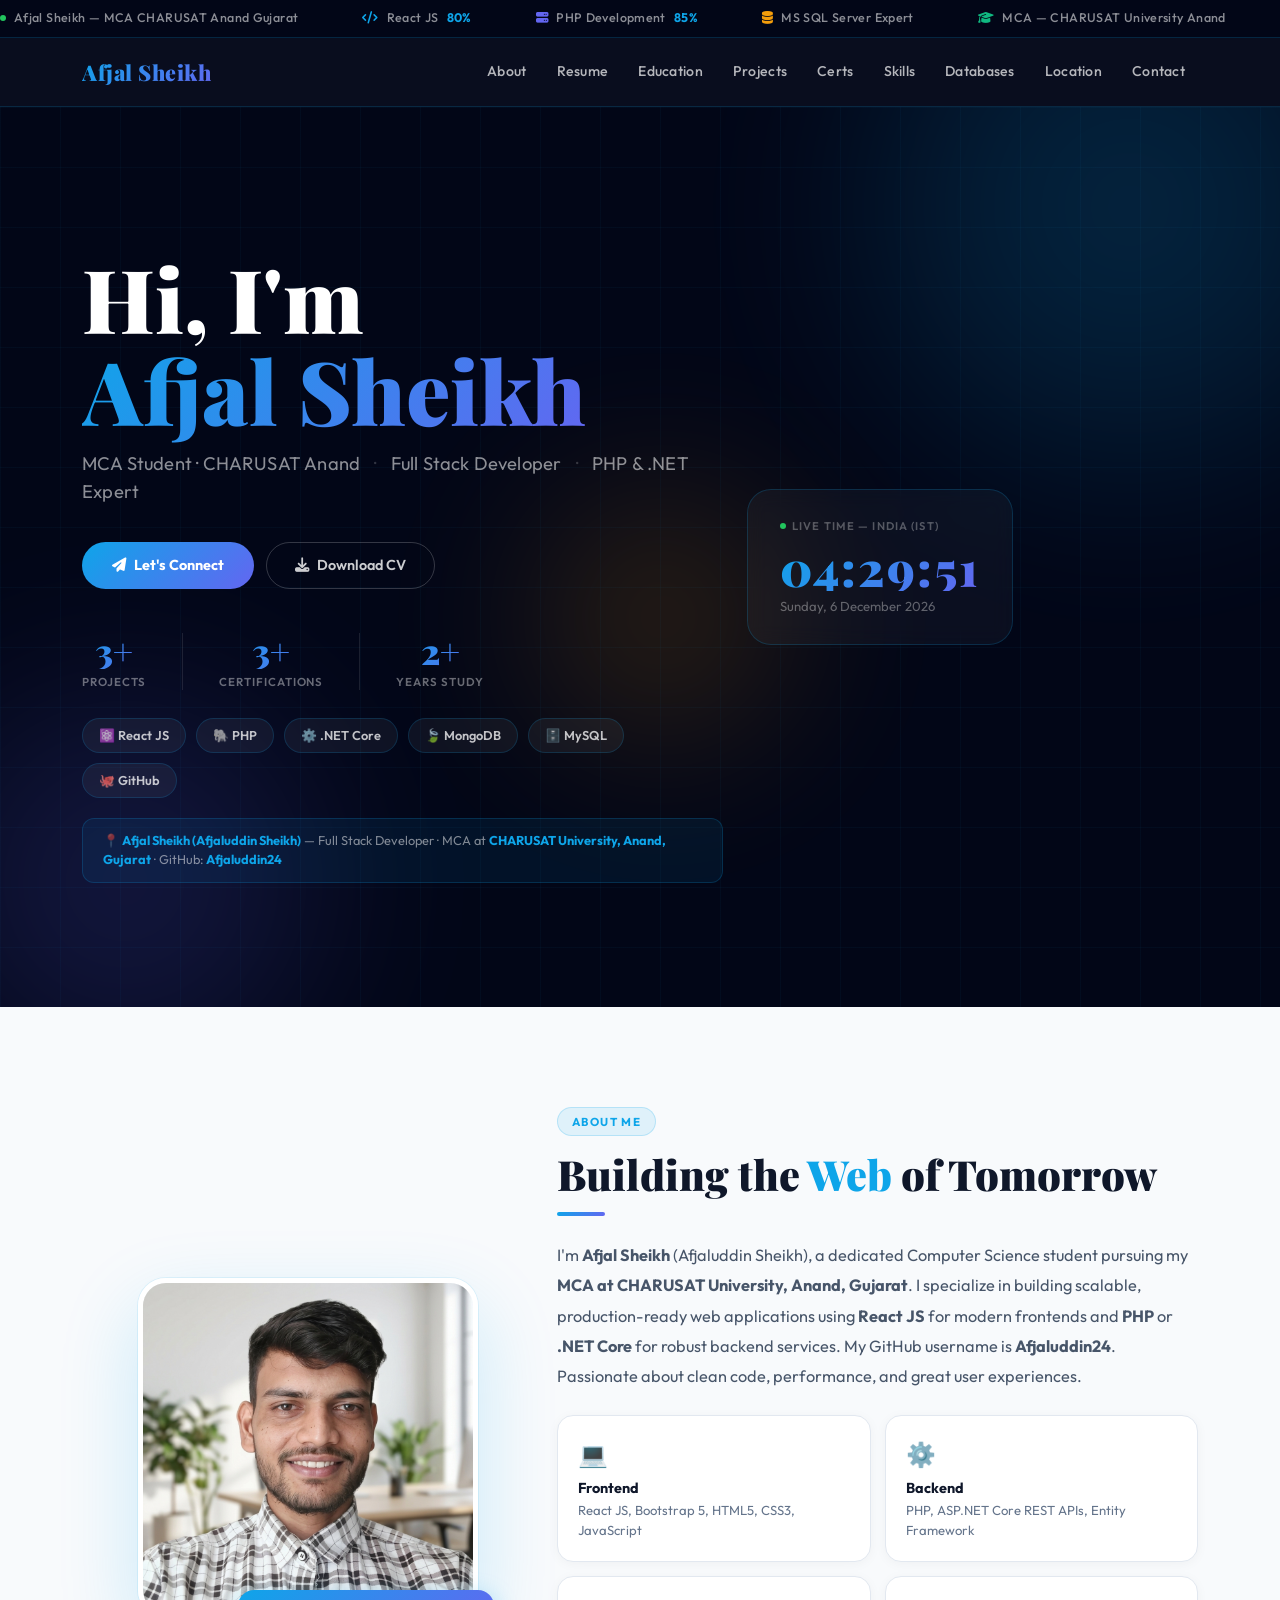
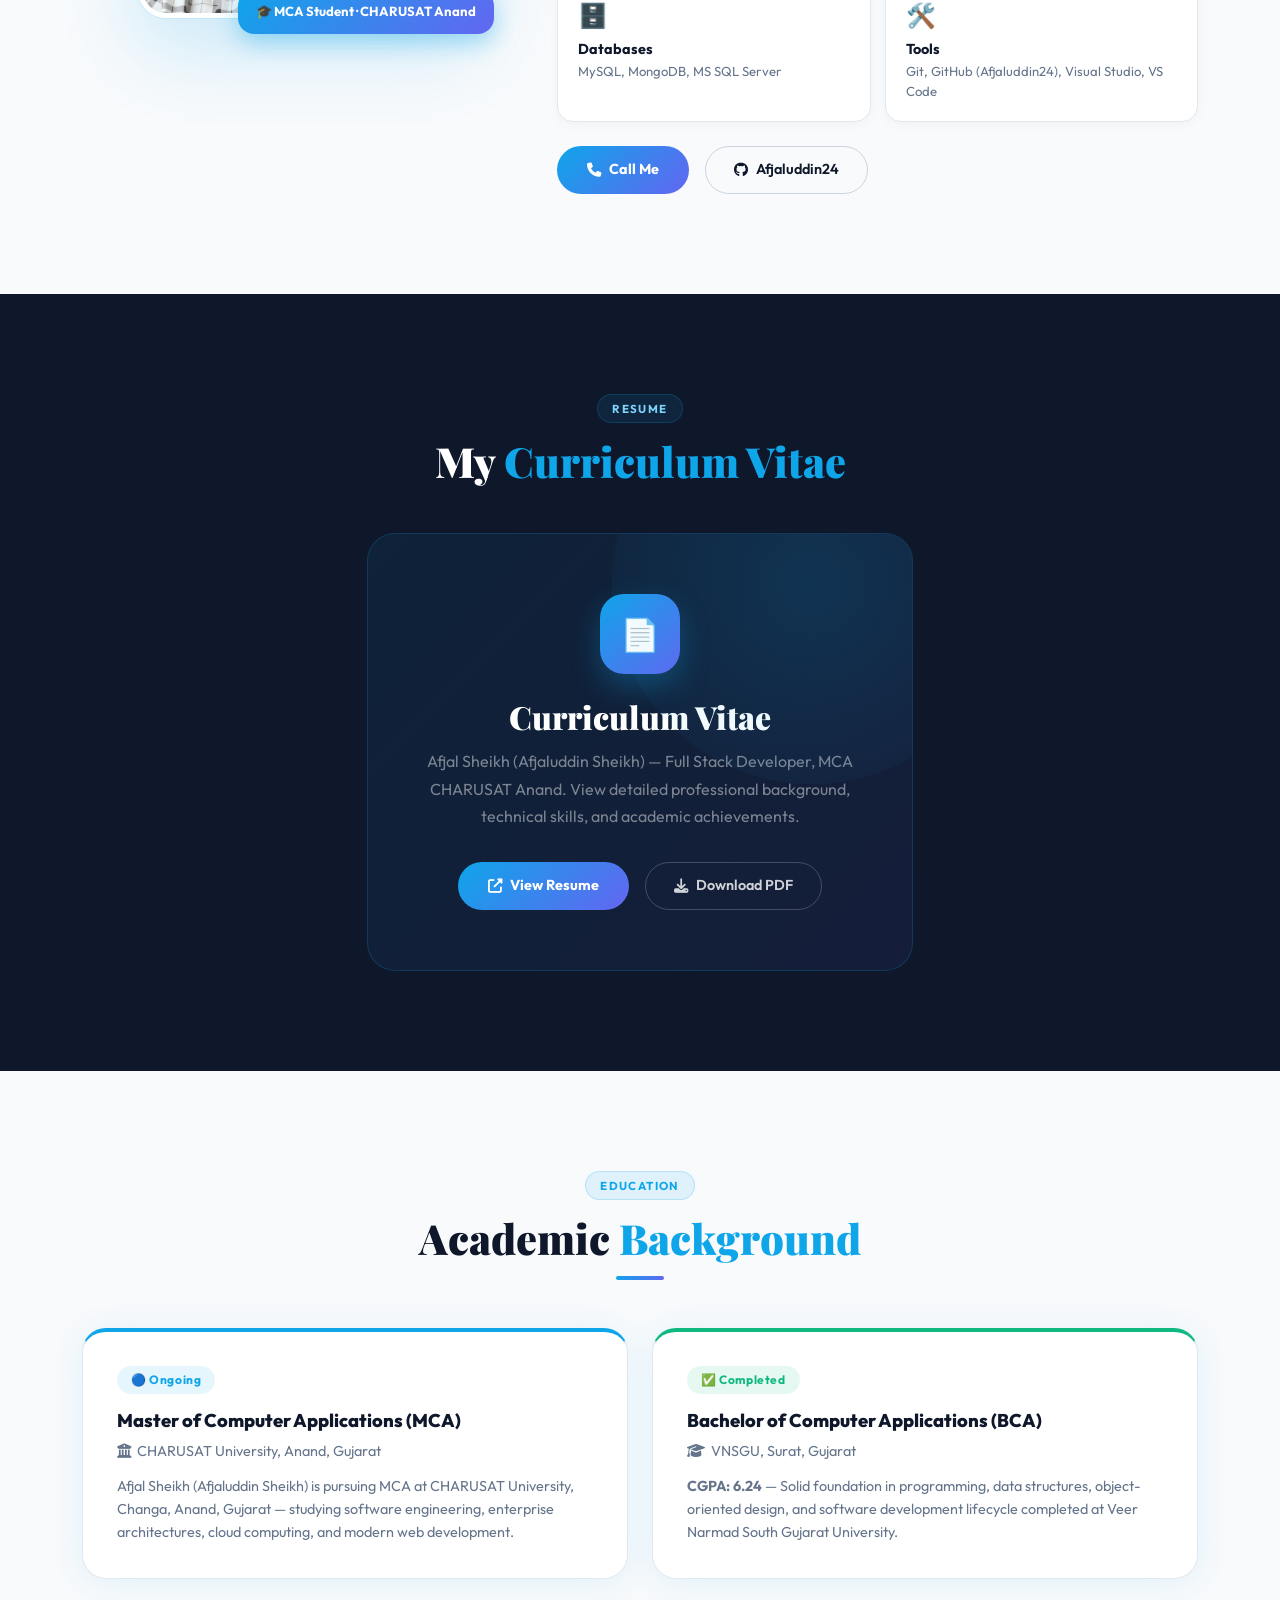
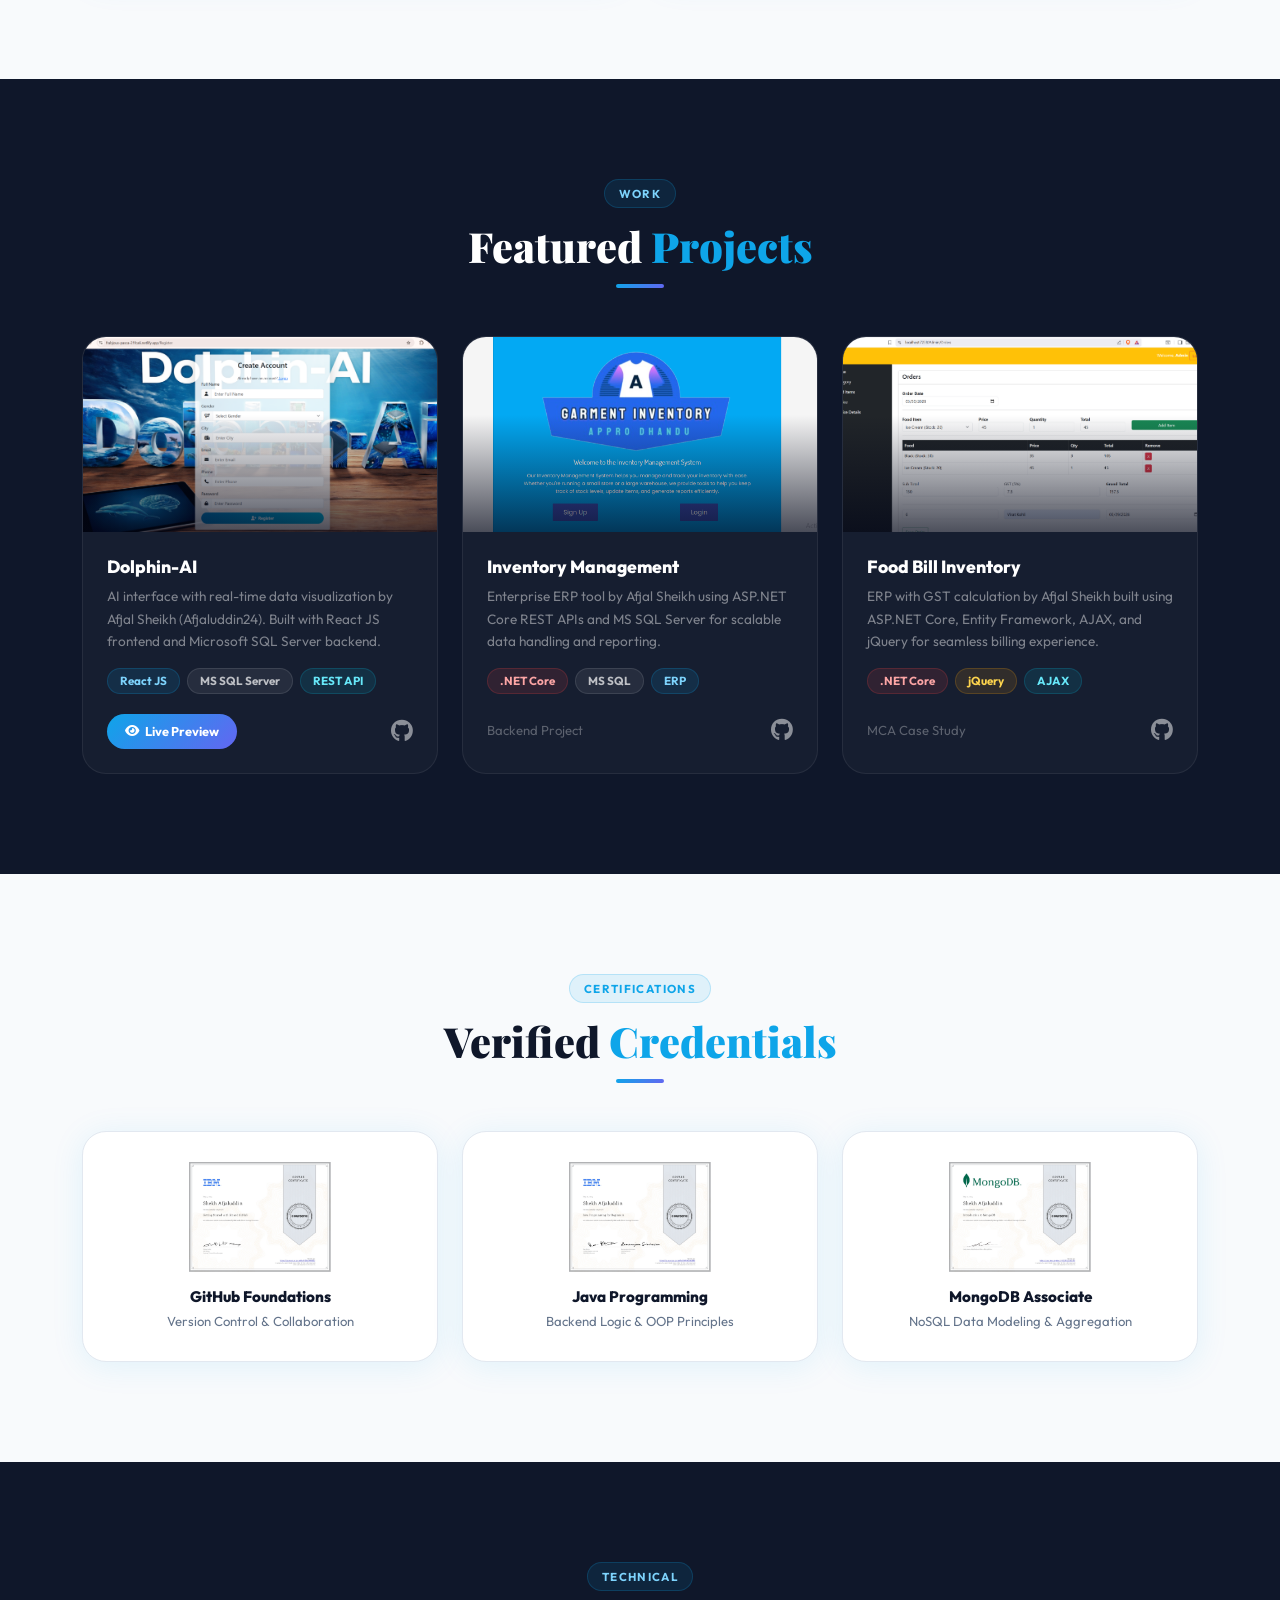
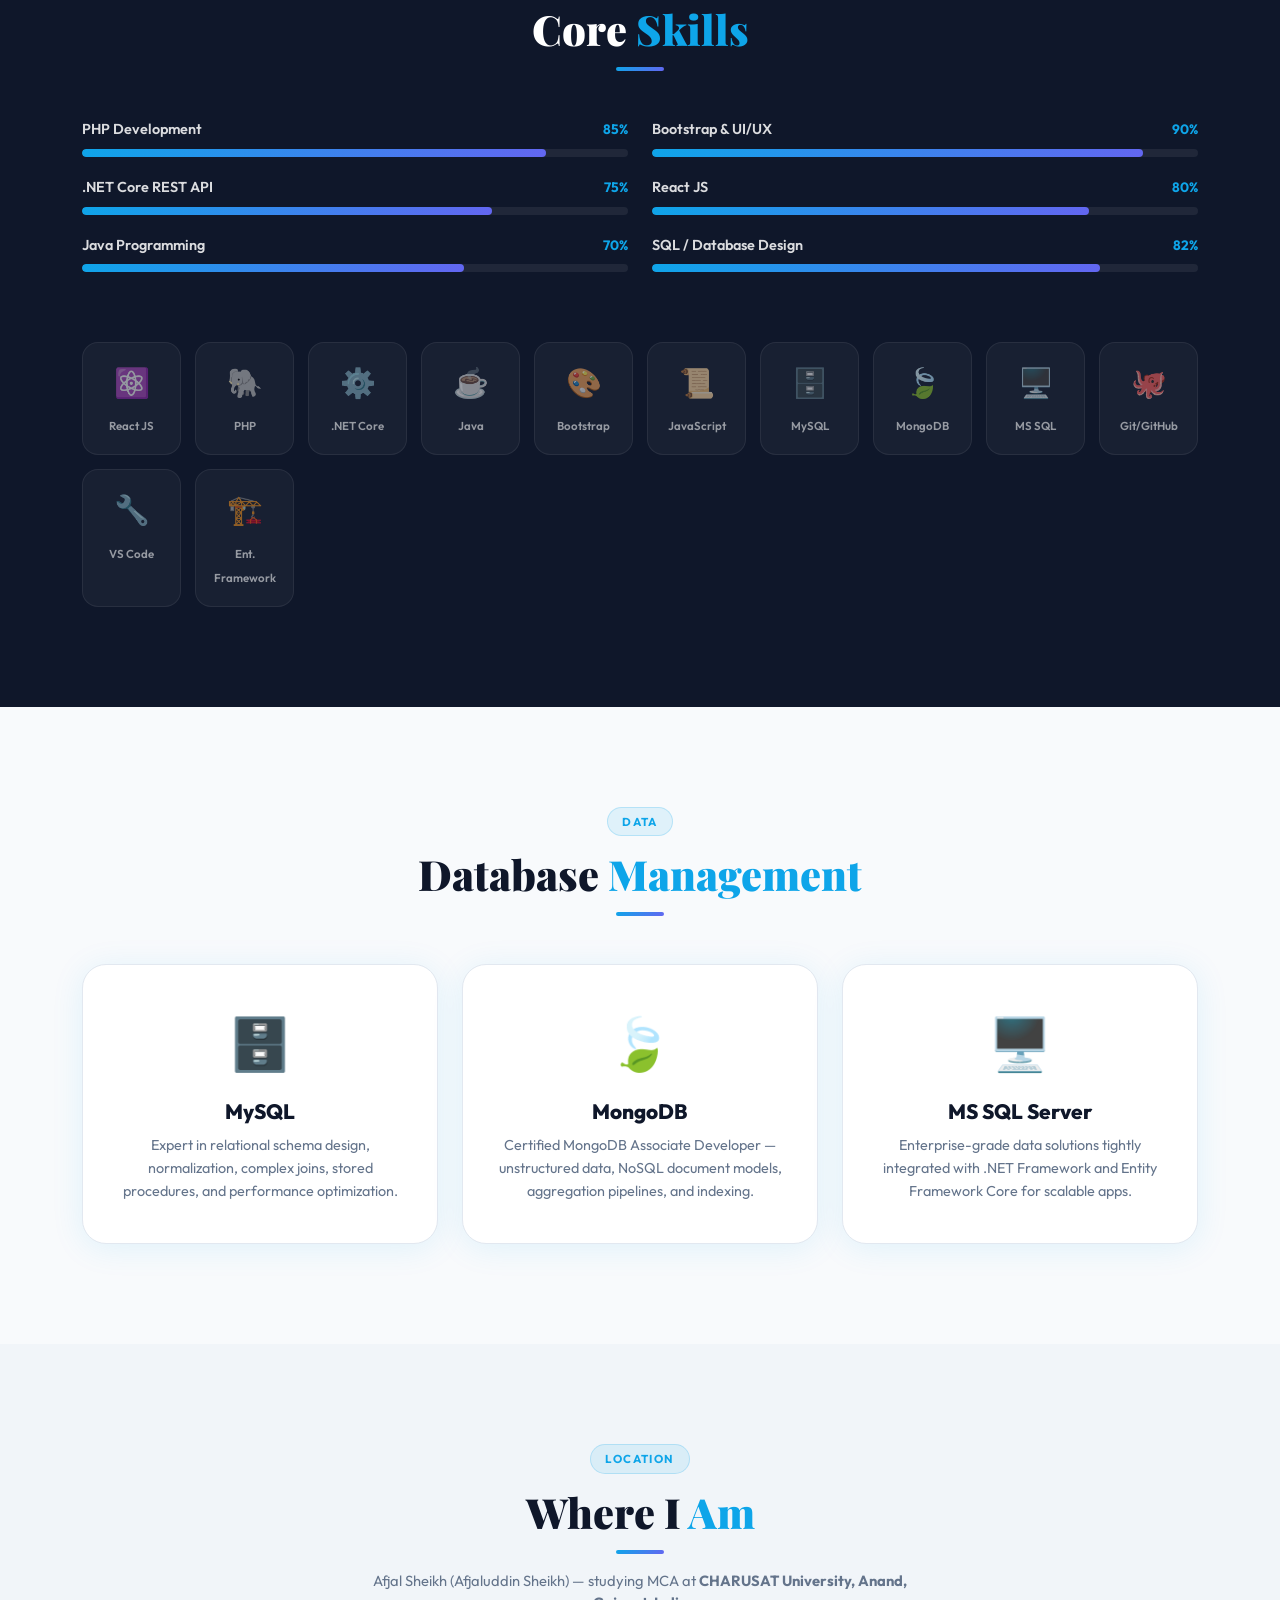
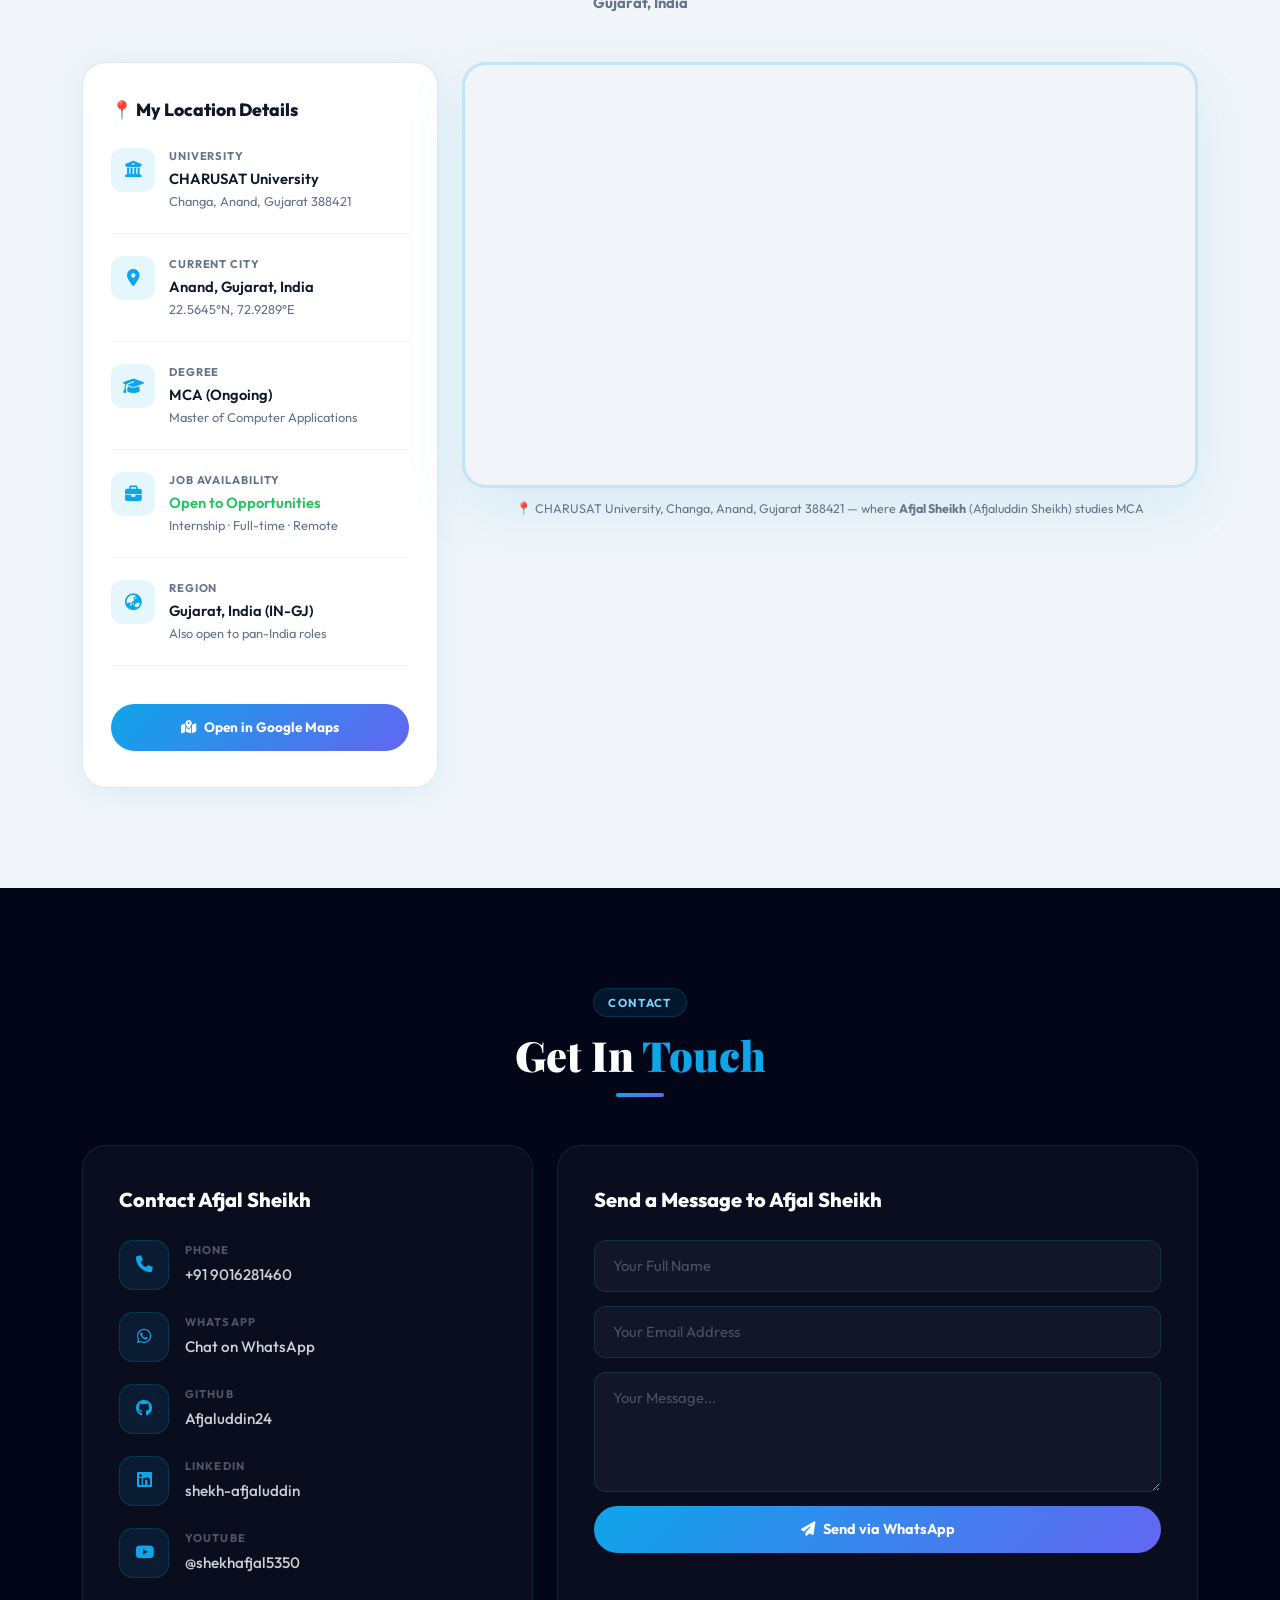
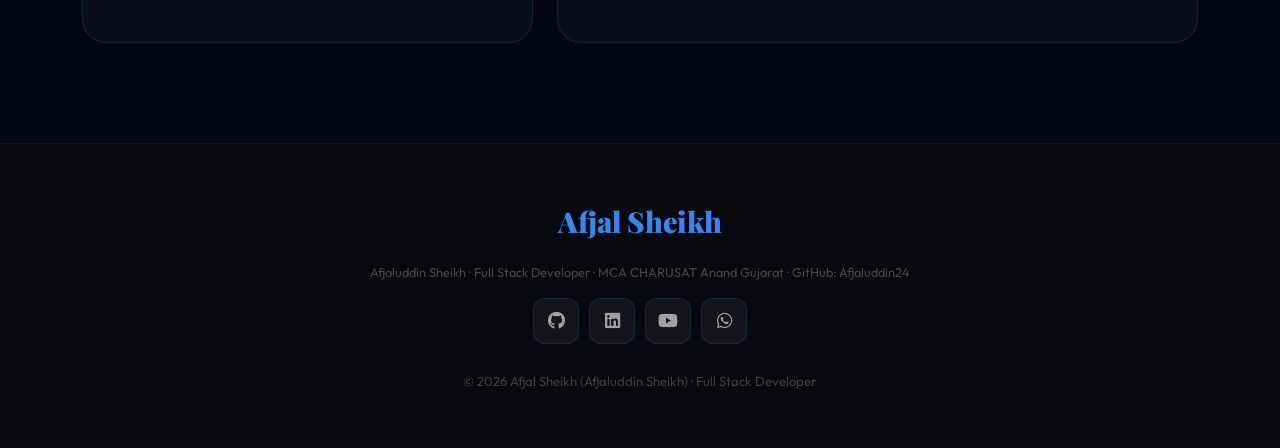
==== commit 68a5da65: "Merge branch 'main' of https://github.com/Afjaluddin24/MyProfile" ====
--- a/index.html
+++ b/index.html
@@ -988,10 +988,7 @@
     <div class="container">
         <div class="row align-items-center gy-5">
             <div class="col-lg-7 hero-content">
-                <div class="hero-badge">
-                    <span class="ticker-dot" aria-hidden="true"></span>
-                    Available for Internship &amp; Job · Anand, Gujarat
-                </div>
+                
                 <h1 class="hero-name">
                     Hi, I'm<br>
                     <span class="grad-text">Afjal Sheikh</span>
@@ -1510,7 +1507,7 @@
             <a href="https://www.youtube.com/@shekhafjal5350" target="_blank" rel="noopener noreferrer" class="social-btn" aria-label="YouTube"><i class="fab fa-youtube"></i></a>
             <a href="https://wa.me/919016281460" target="_blank" rel="noopener noreferrer" class="social-btn" aria-label="WhatsApp"><i class="fab fa-whatsapp"></i></a>
         </div>
-        <p class="footer-copy">© 2026 Afjal Sheikh (Afjaluddin Sheikh) · Full Stack Developer · CHARUSAT University Anand Gujarat</p>
+        <p class="footer-copy">© 2026 Afjal Sheikh (Afjaluddin Sheikh) · Full Stack Developer</p>
     </div>
 </footer>
 
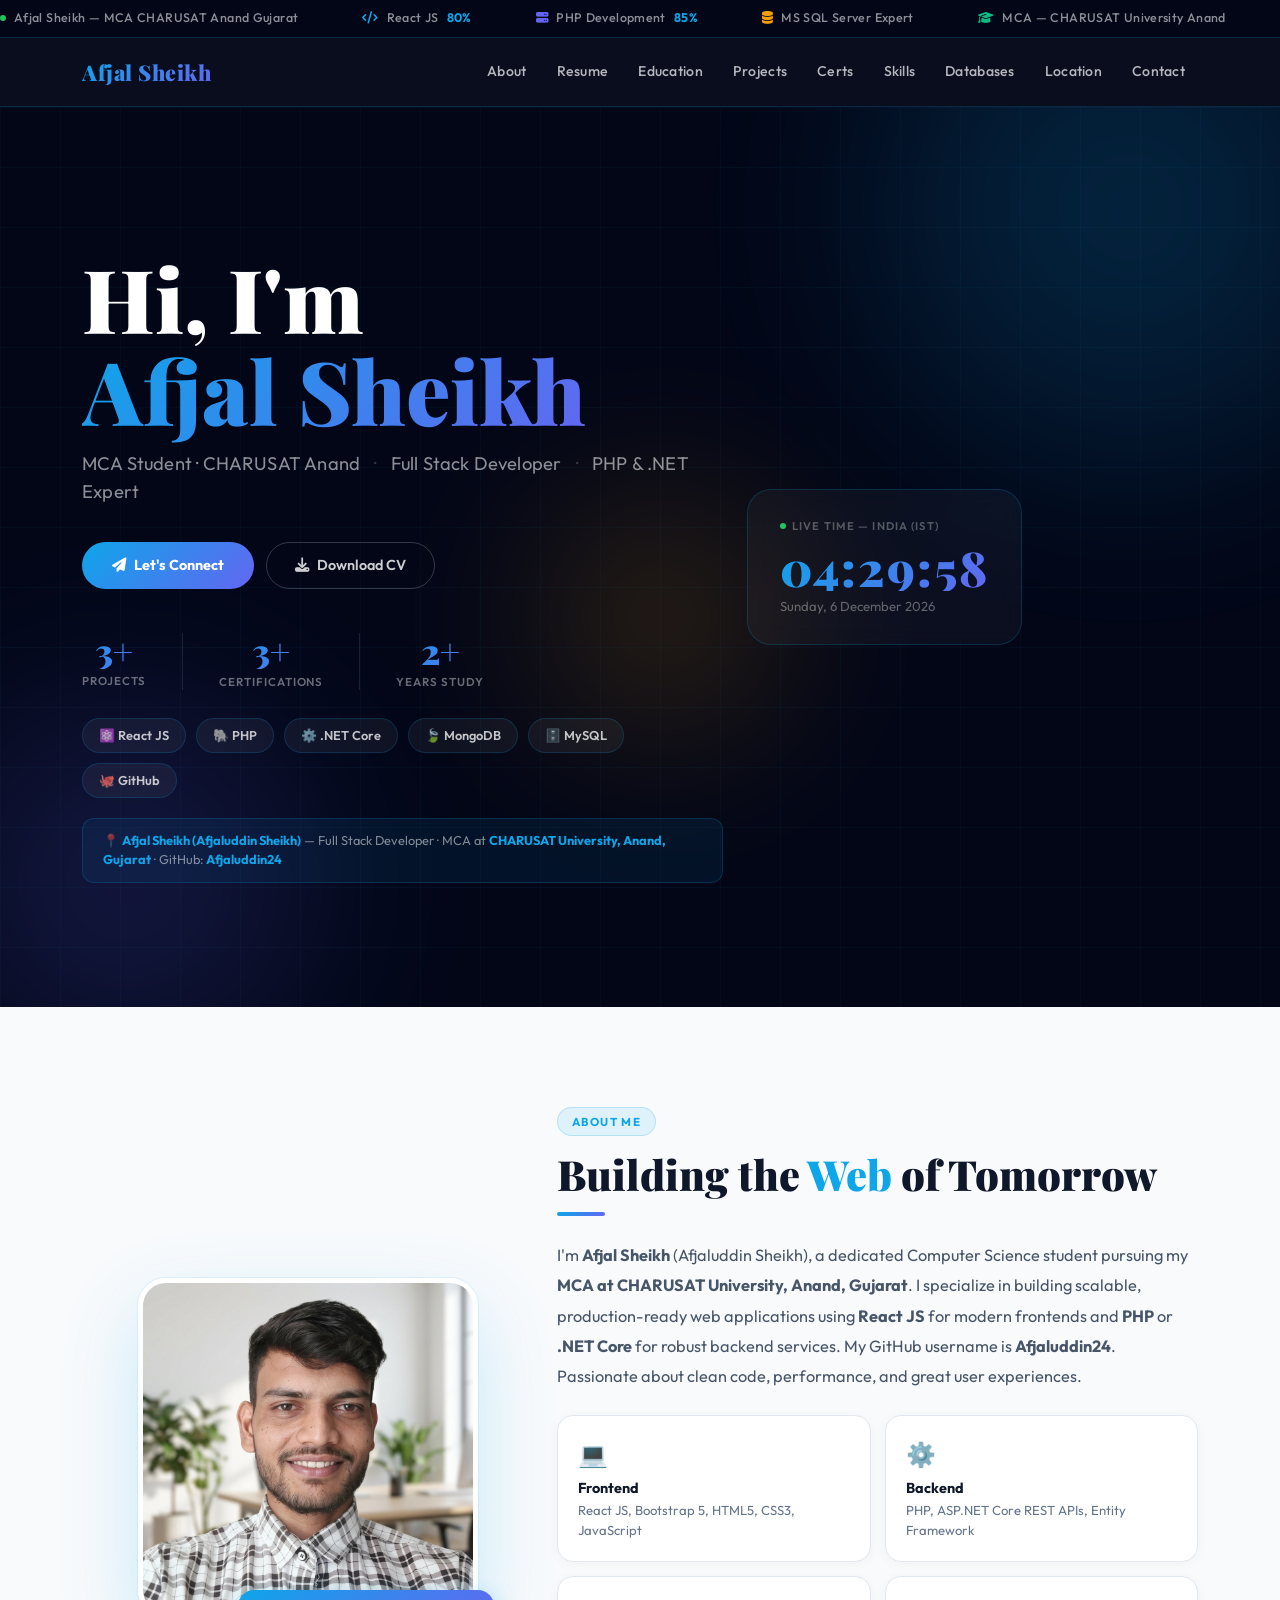
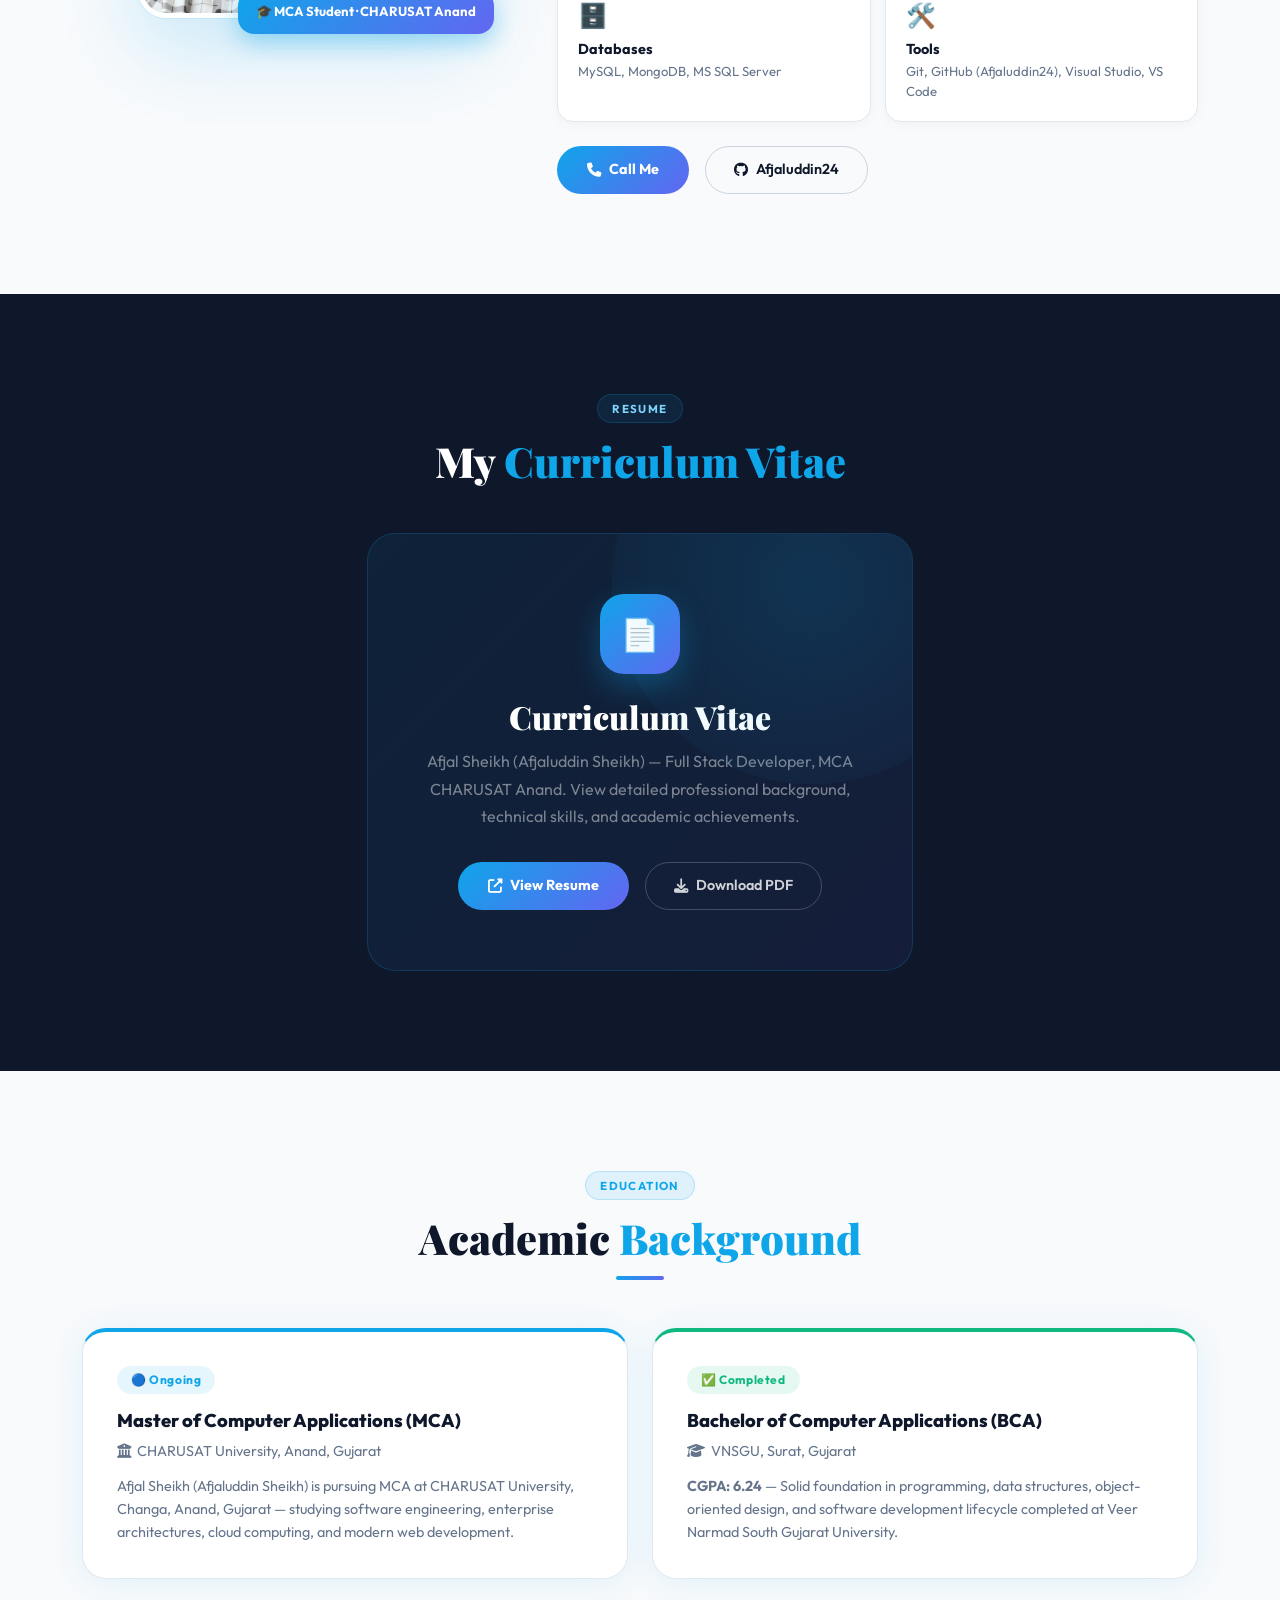
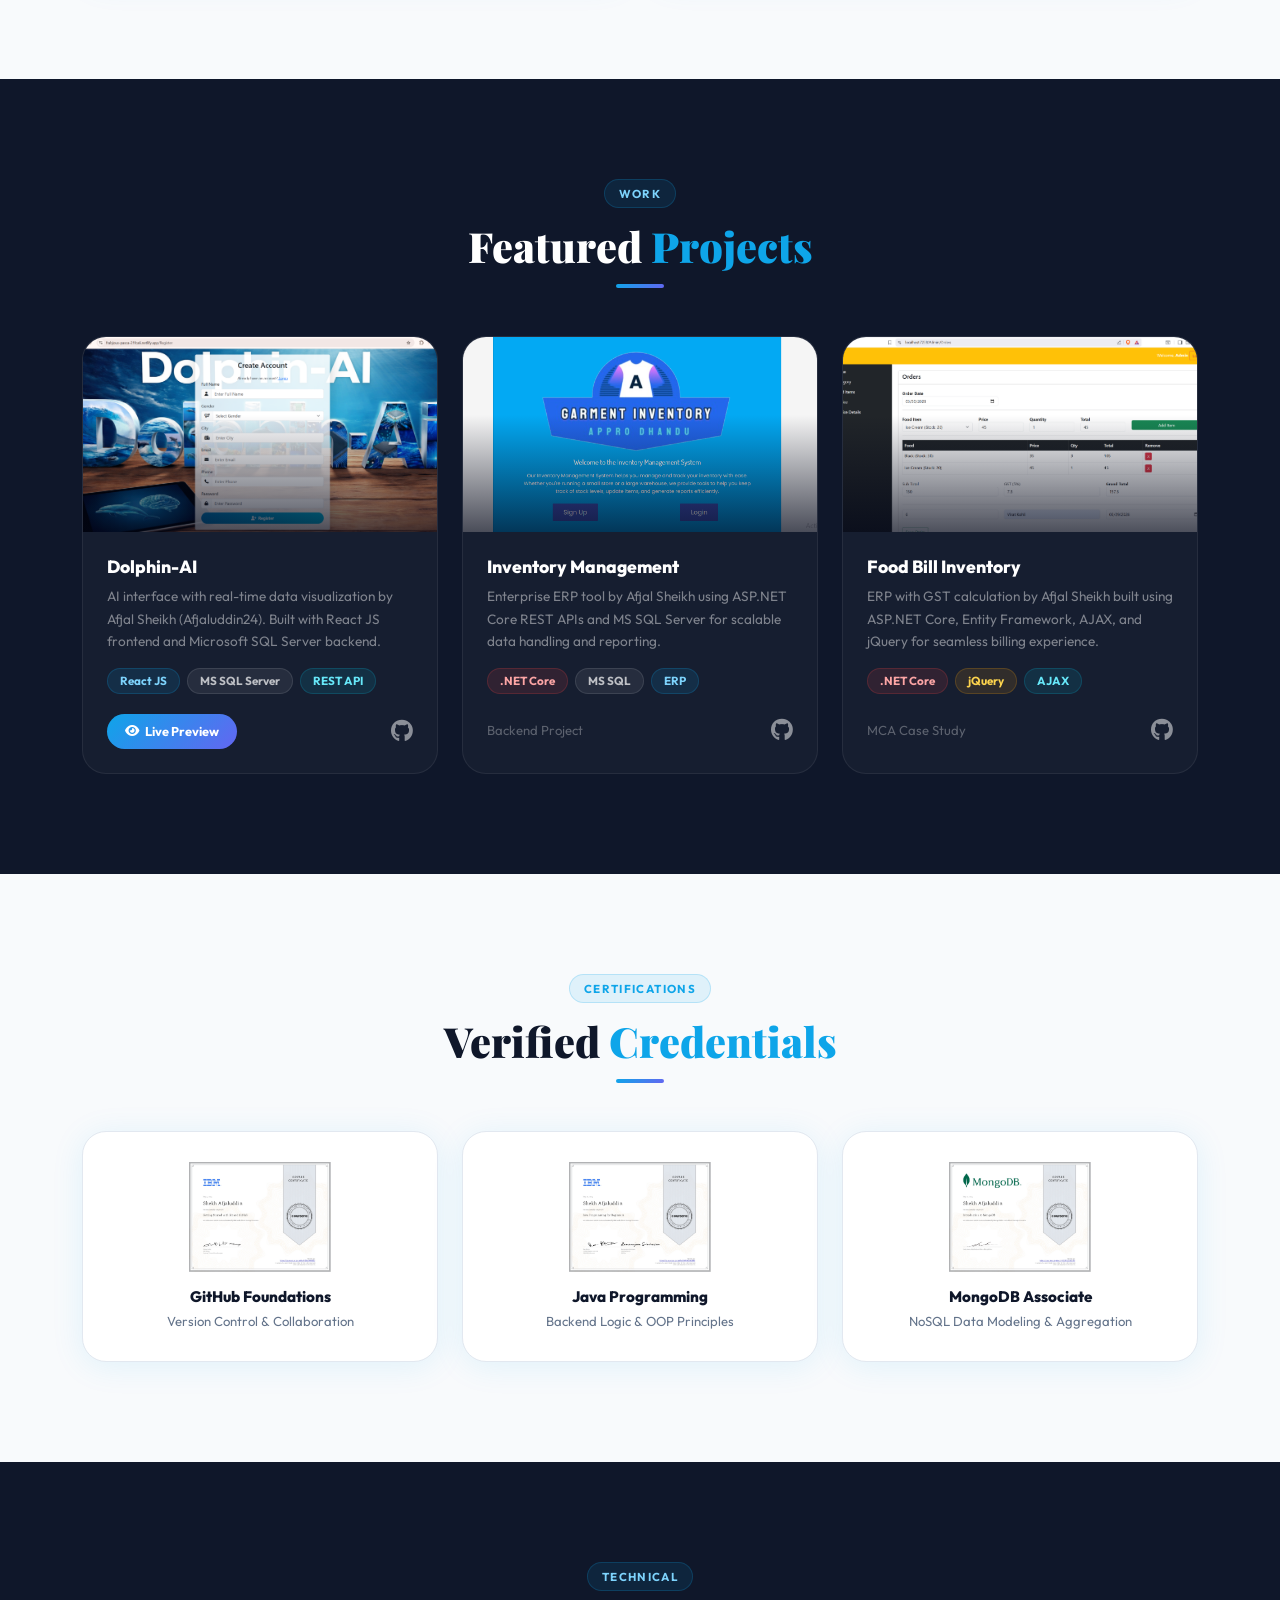
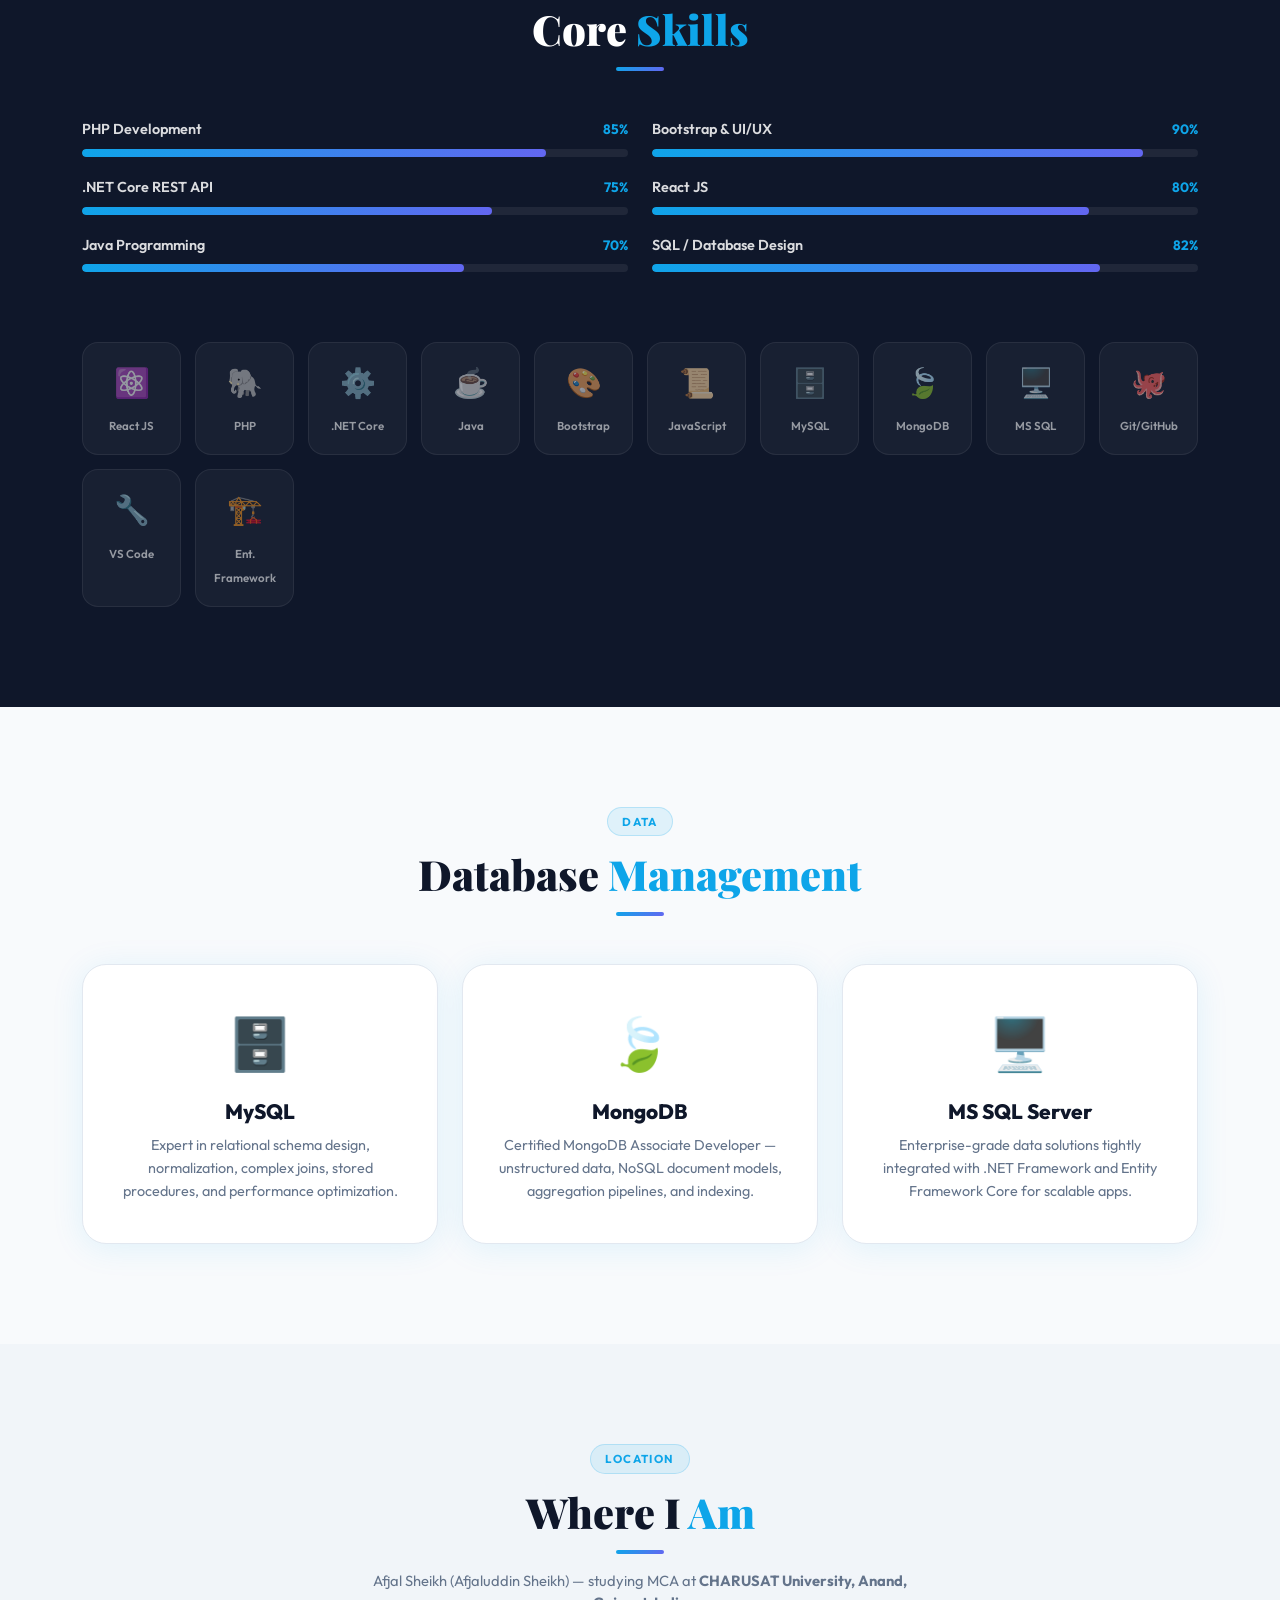
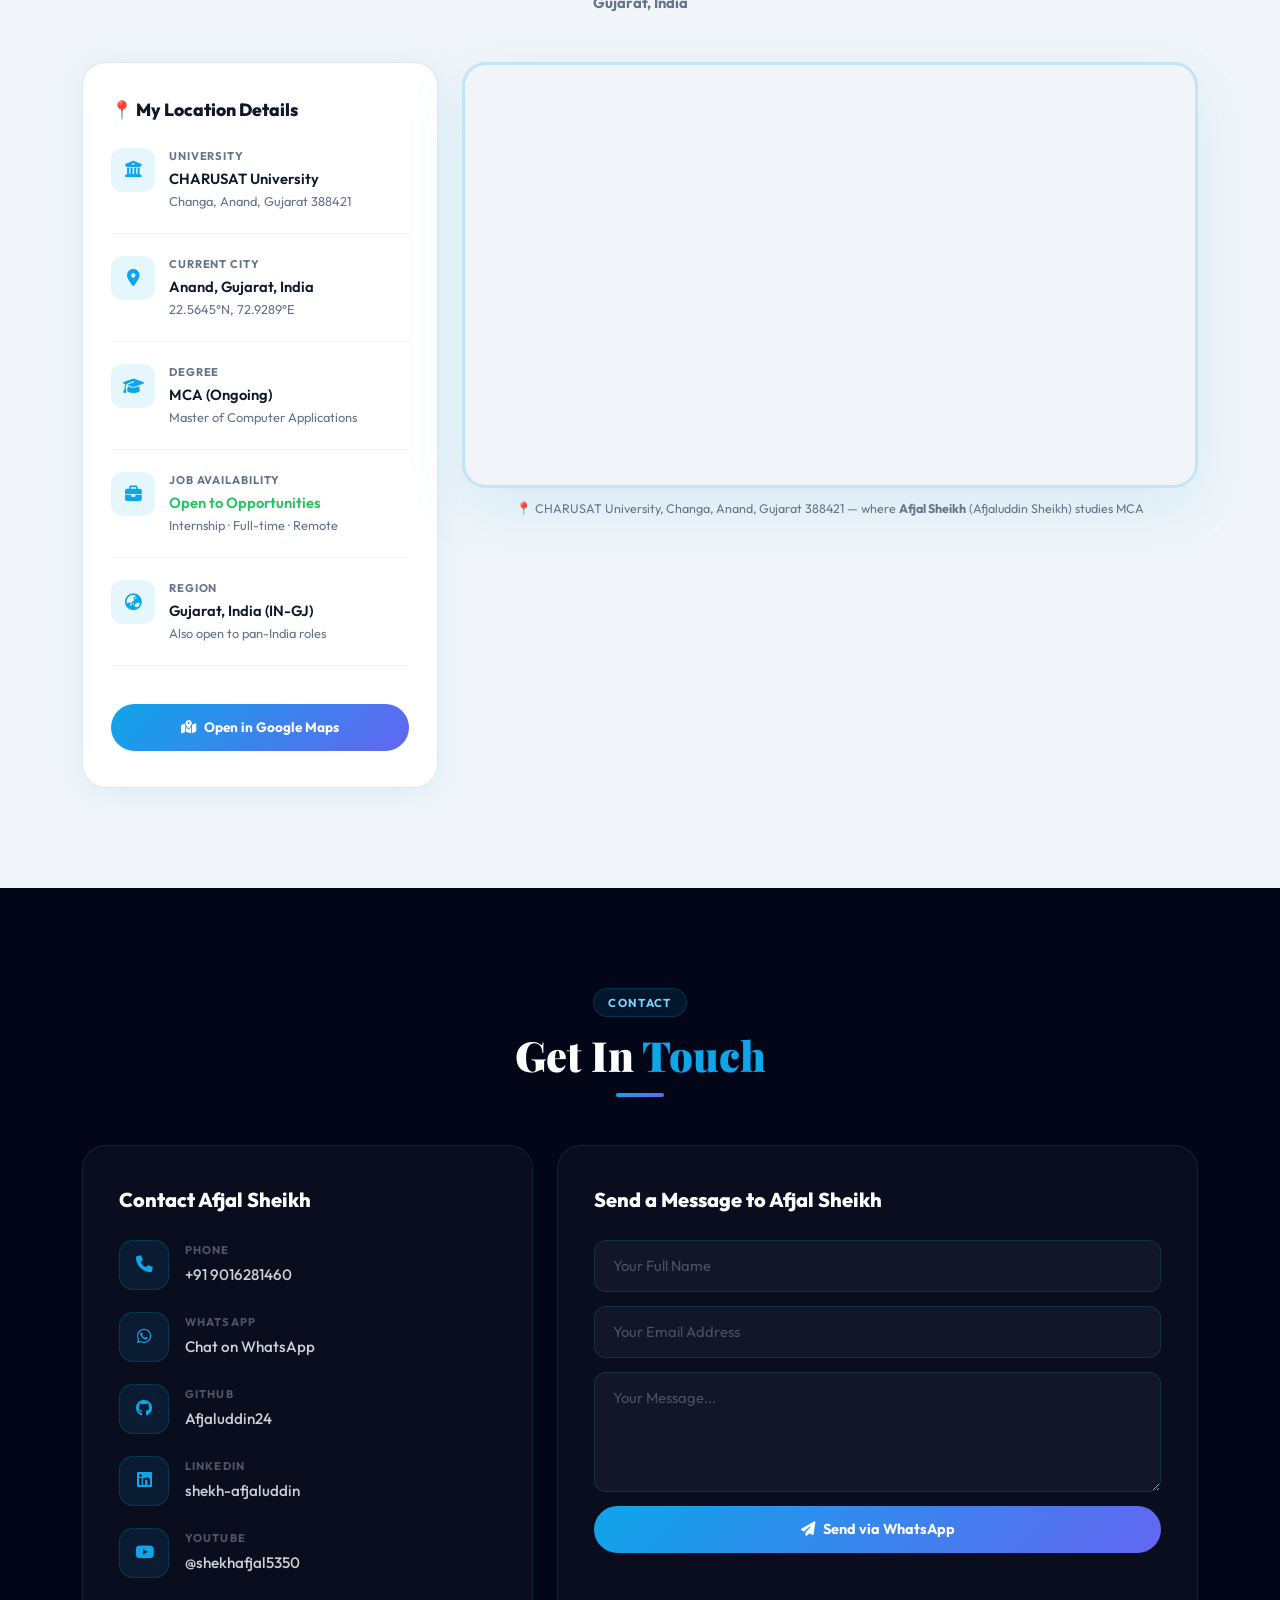
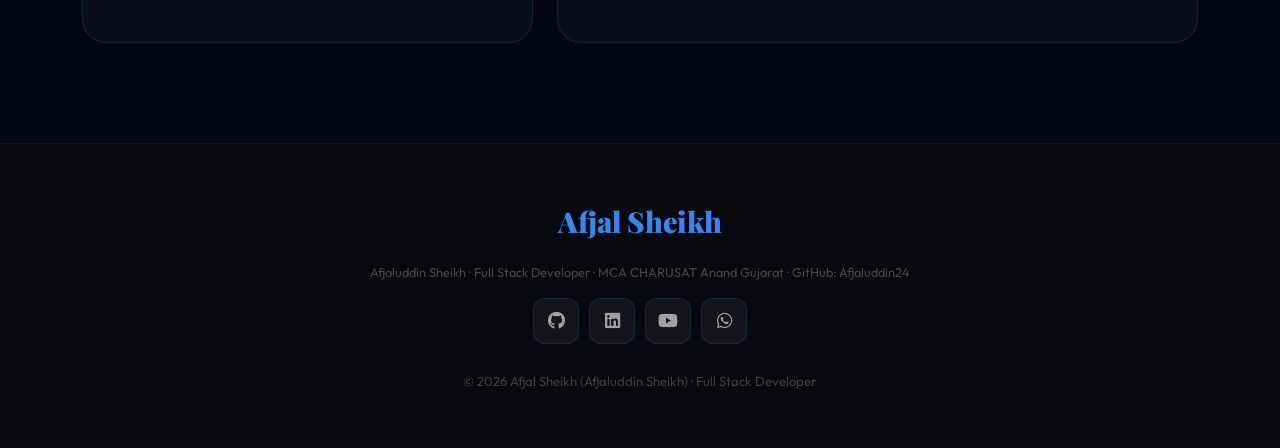
==== commit d92dcadb: "Update index.html" ====
--- a/index.html
+++ b/index.html
@@ -5,7 +5,7 @@
     <meta name="viewport" content="width=device-width, initial-scale=1.0">
 
     <!-- ===================== PRIMARY SEO META TAGS ===================== -->
-    <title>Afjal Sheikh | Full Stack Developer | PHP, React JS, .NET Core | MCA CHARUSAT | Anand Gujarat</title>
+    <title>Afjal Sheikh | Full Stack Developer | PHP, React JS, .NET Core | Web site design| Kervada Gujarat</title>
     <meta name="description" content="Afjal Sheikh (Afjaluddin Sheikh) is a Full Stack Developer and MCA student at CHARUSAT University, Anand, Gujarat. Specializes in PHP, React JS, .NET Core REST APIs, MySQL, MongoDB, MS SQL Server. Available for internship and jobs.">
     <meta name="keywords" content="Afjal Sheikh developer, Afjaluddin Sheikh, Full Stack Developer CHARUSAT, PHP Developer Gujarat, React JS Developer MCA, .NET Core Developer Anand, MCA Student CHARUSAT Anand, Web Developer India, MongoDB certified developer, MySQL developer, MS SQL Server, ASP.NET Core, JavaScript developer Gujarat, Bootstrap developer, GitHub Afjaluddin24, portfolio developer Gujarat, Afjal Sheikh MCA, Afjal Sheikh portfolio, afjalsheikhdev, Full Stack Developer Anand Gujarat">
     <meta name="author" content="Afjal Sheikh - Afjaluddin Sheikh">
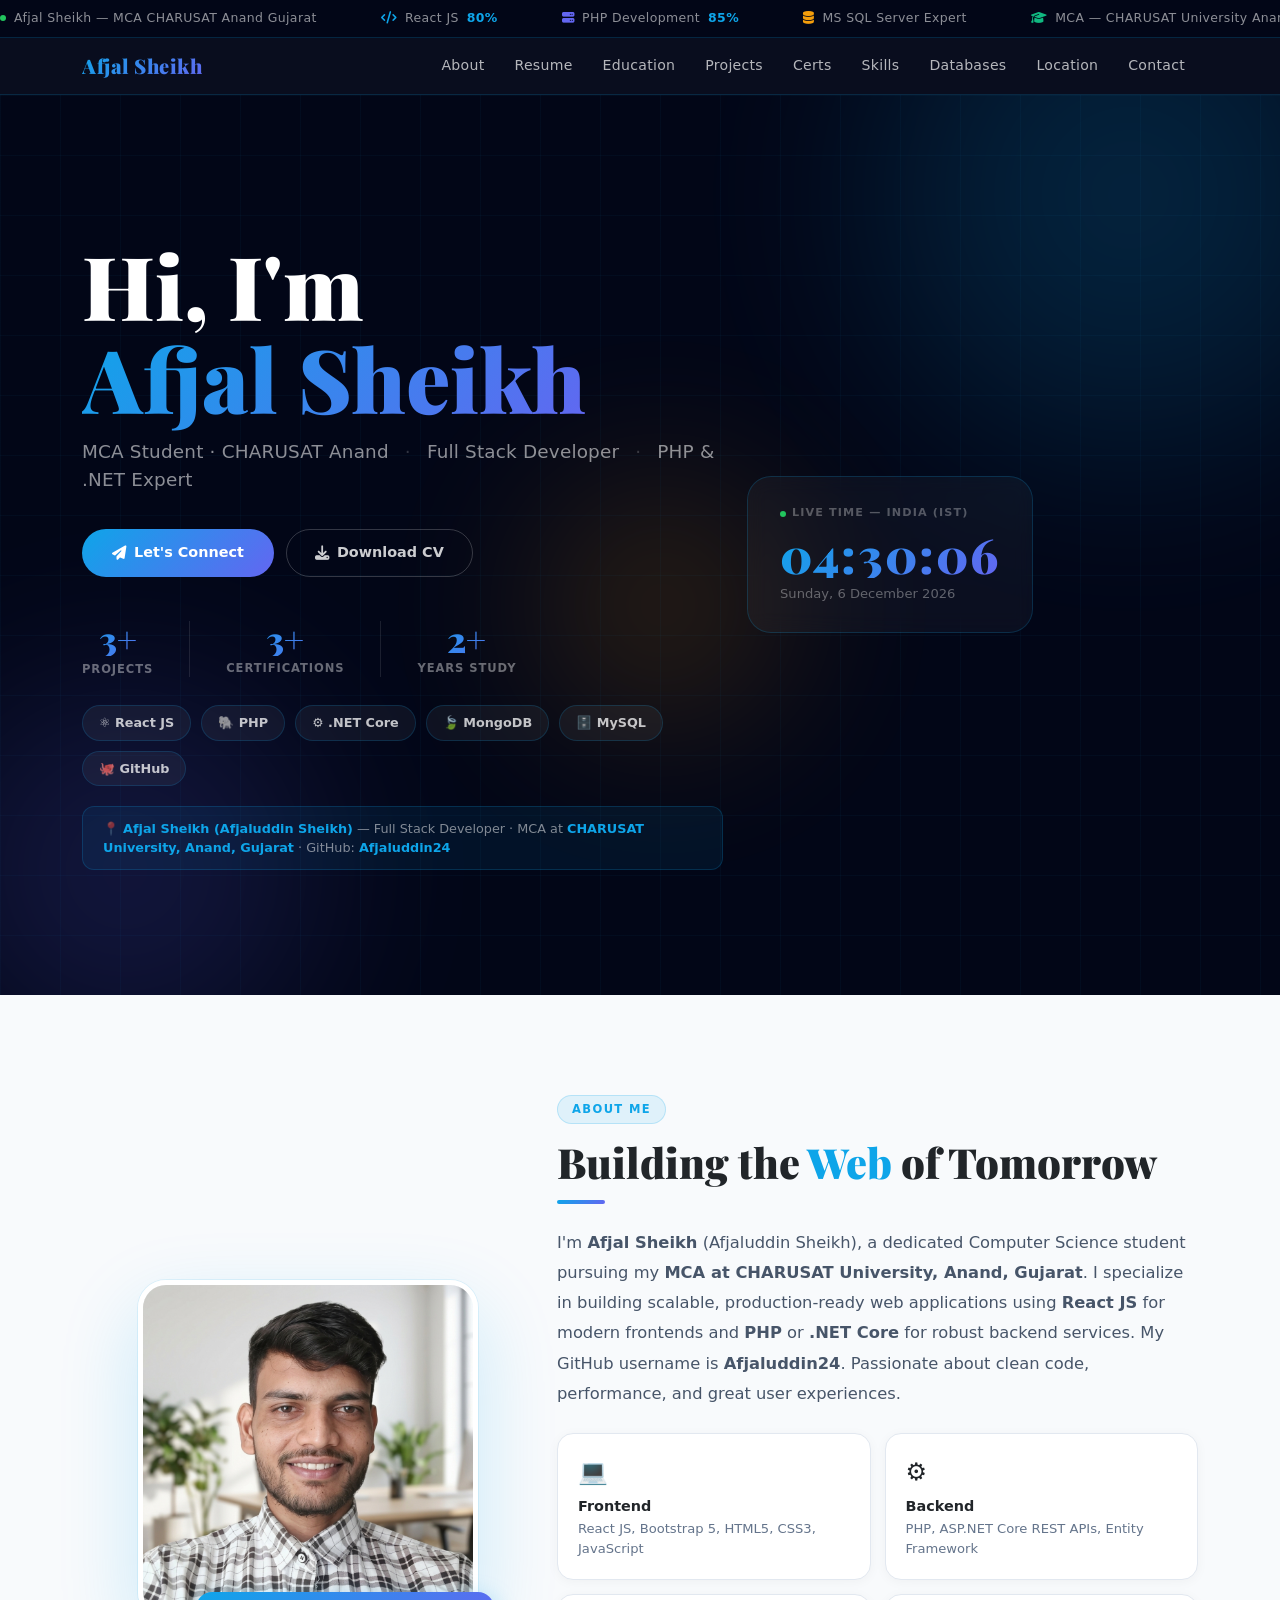
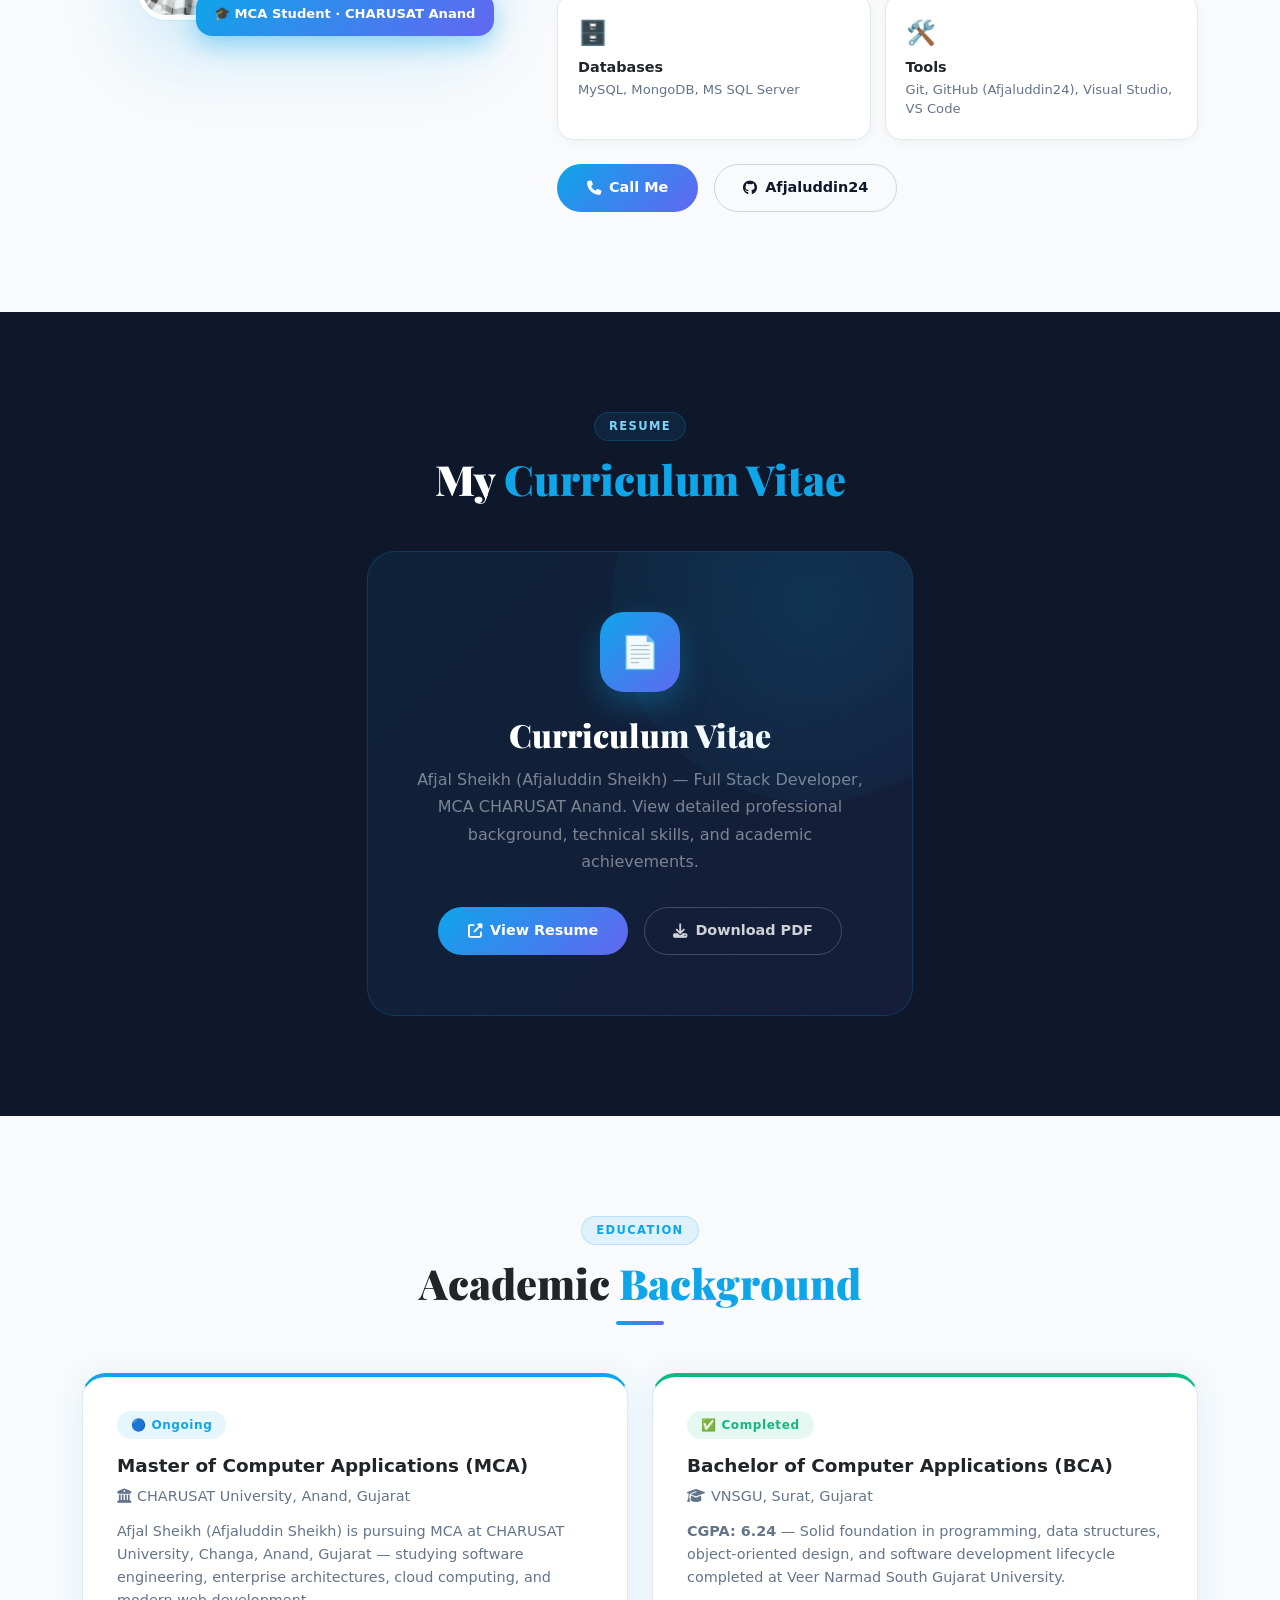
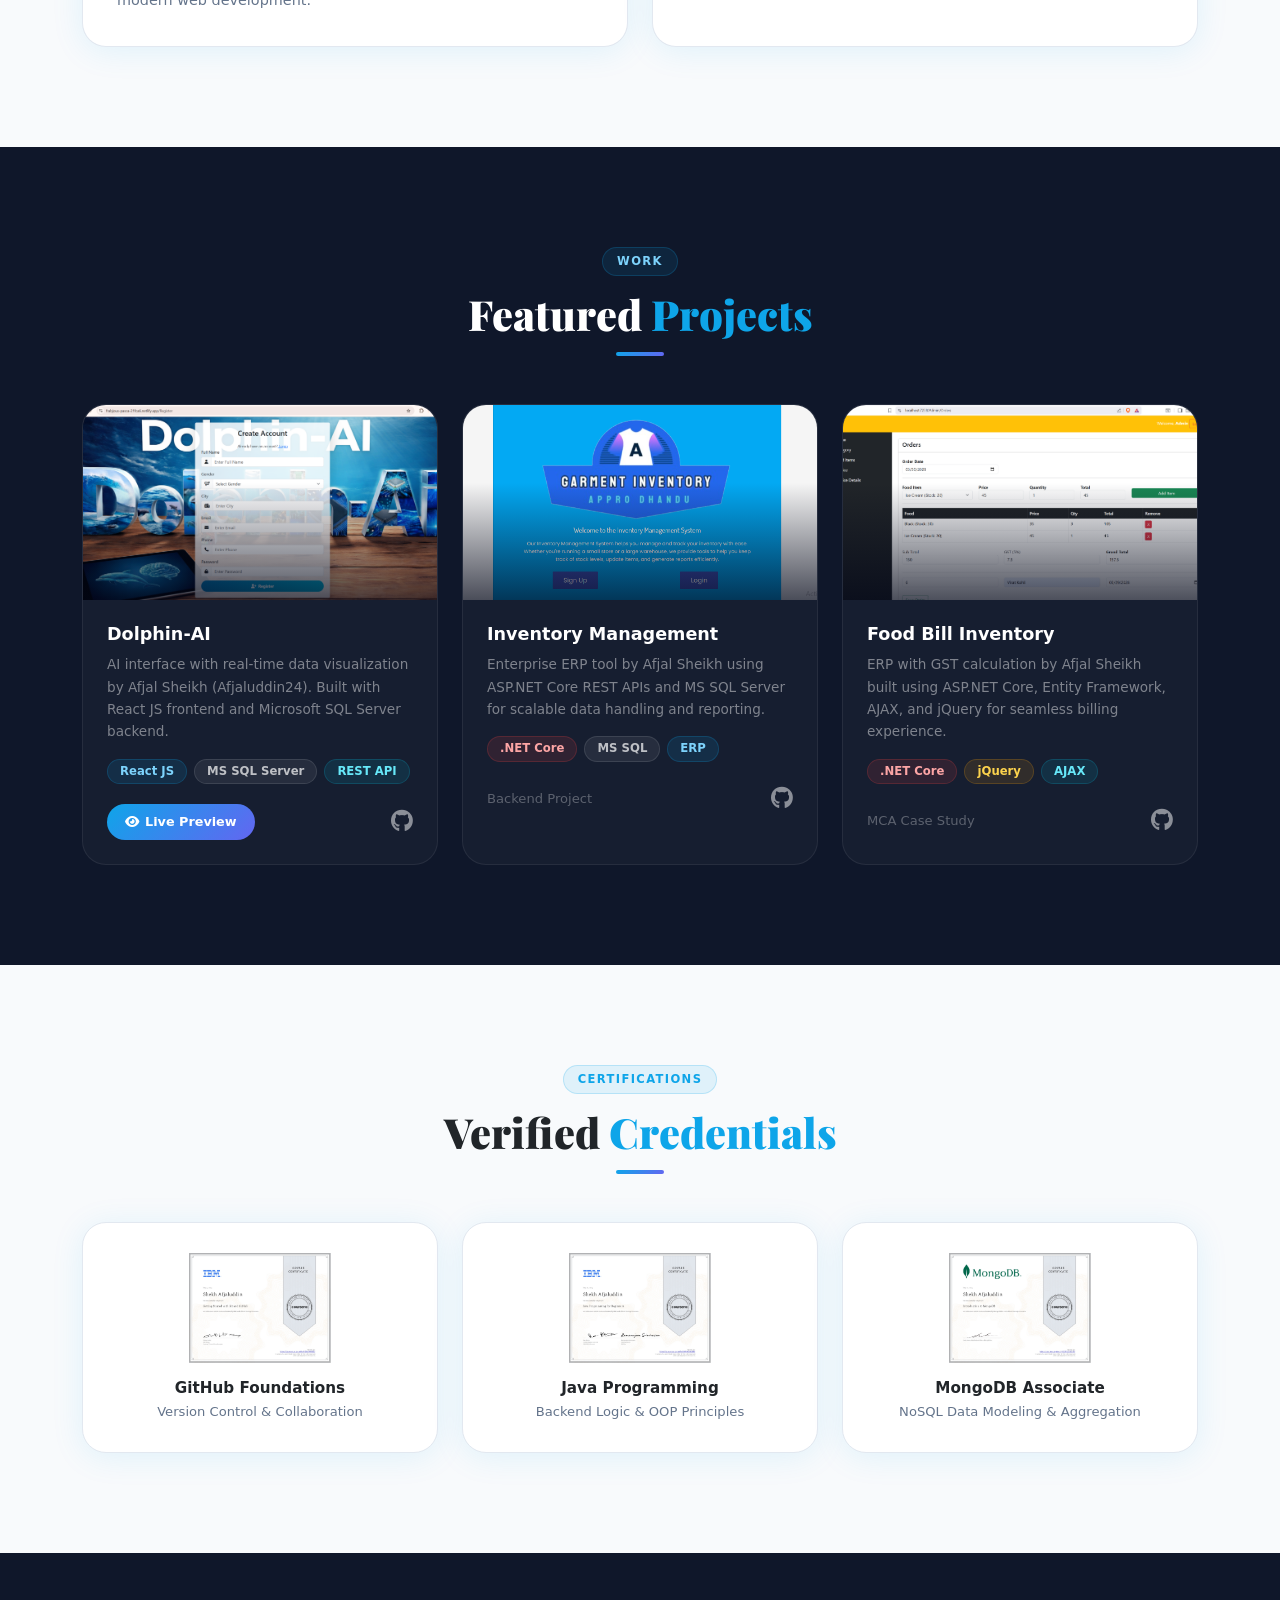
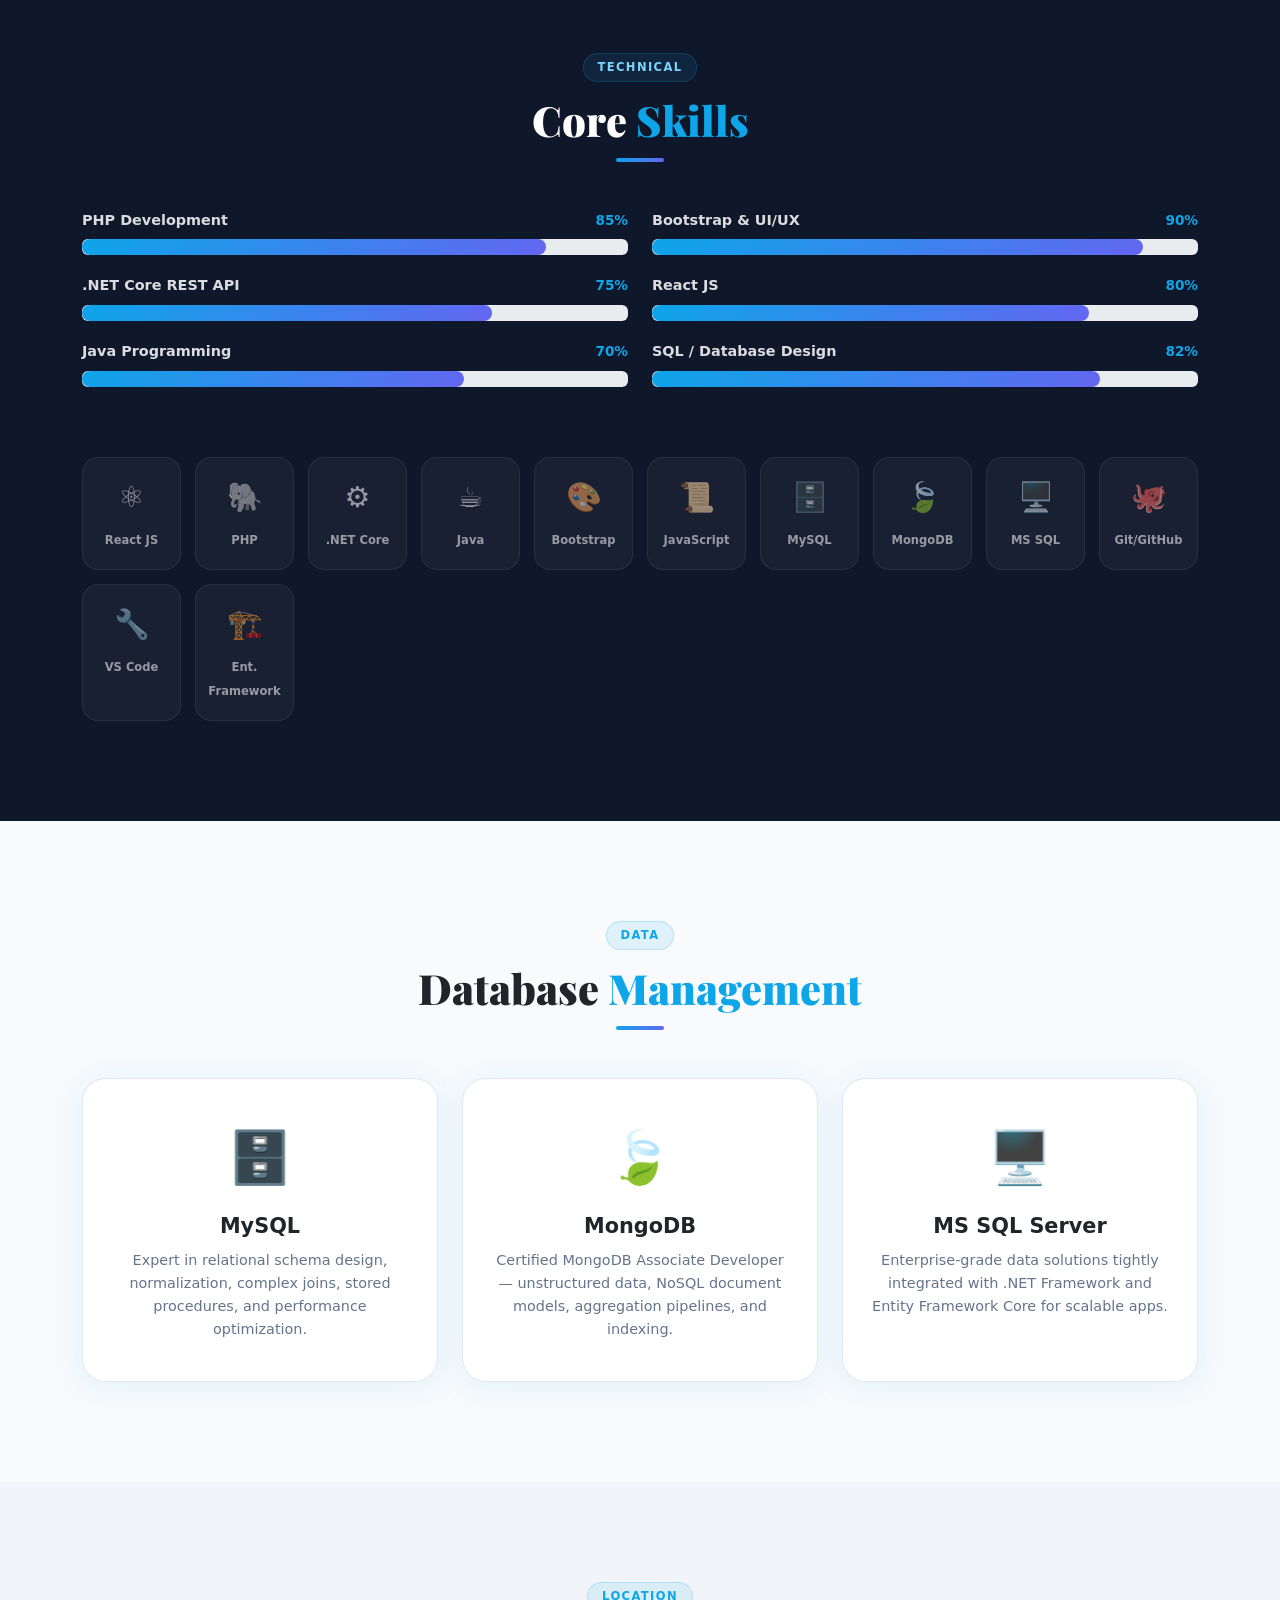
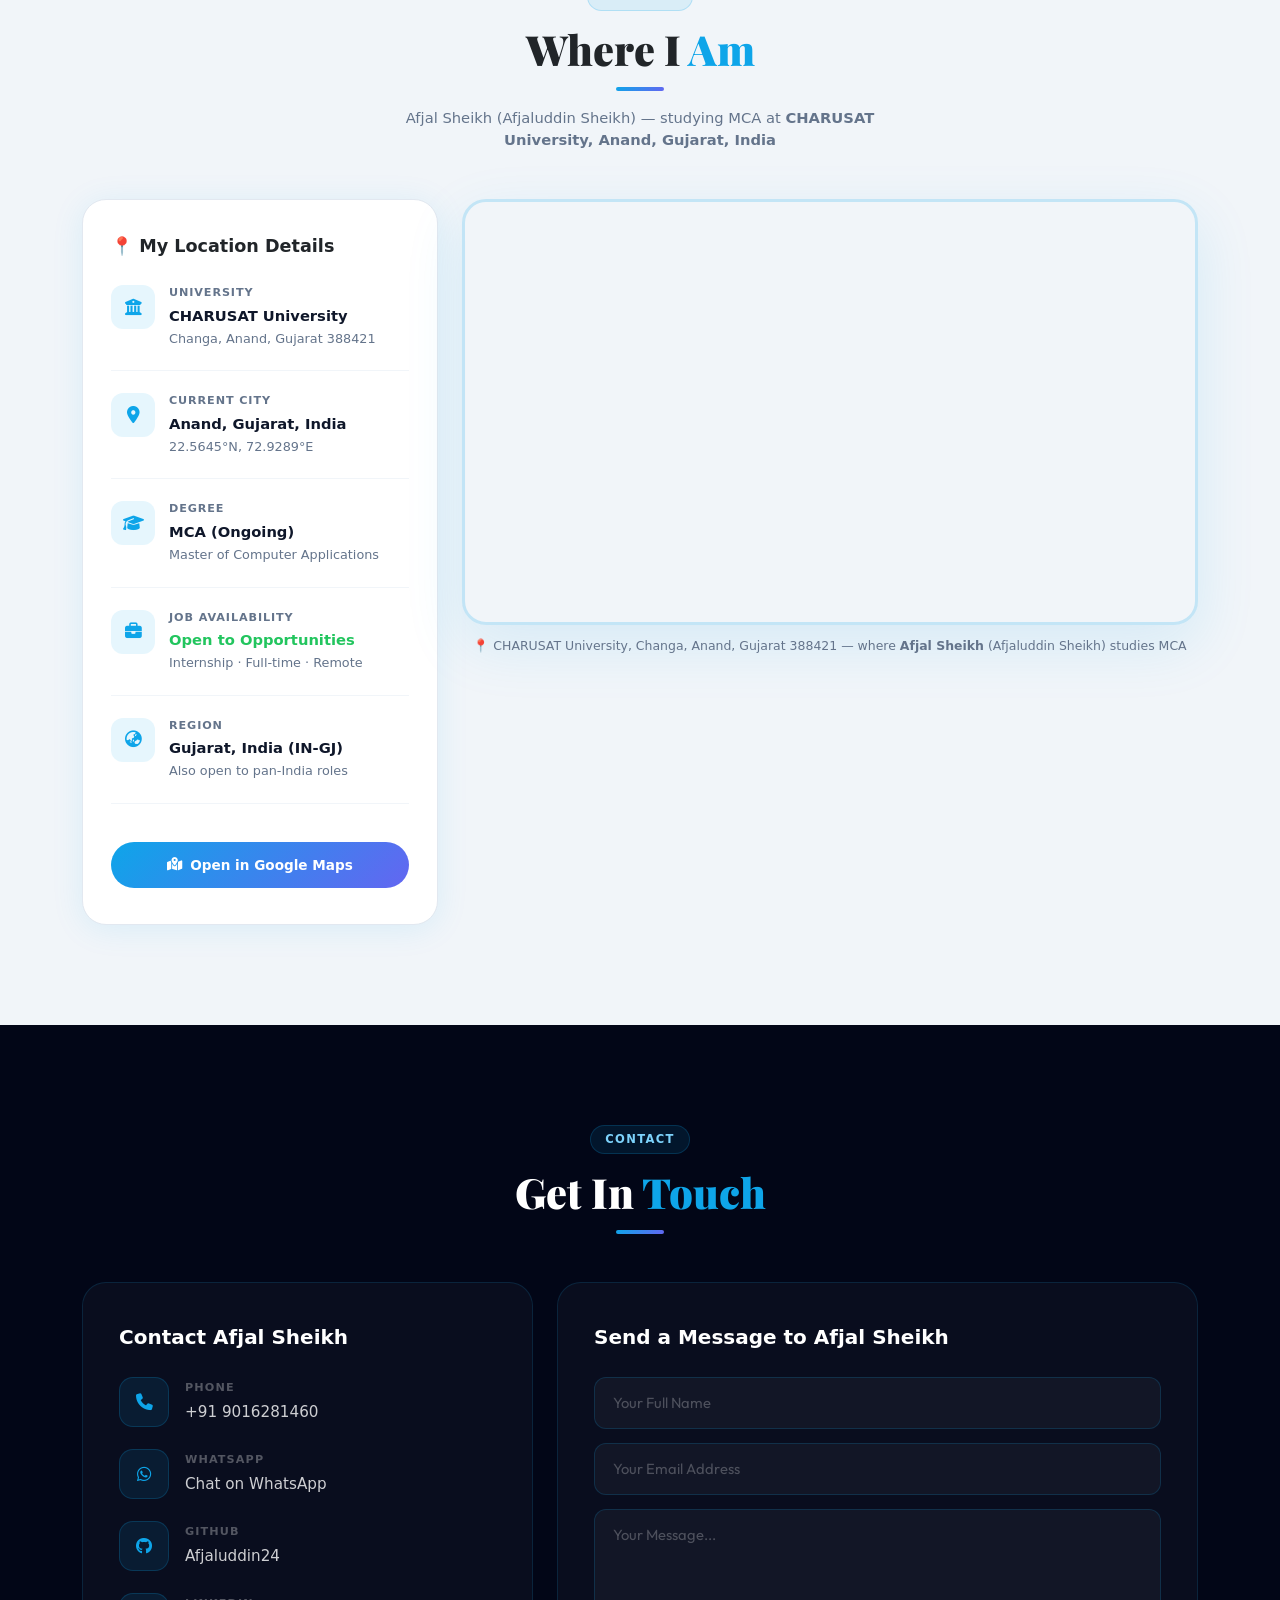
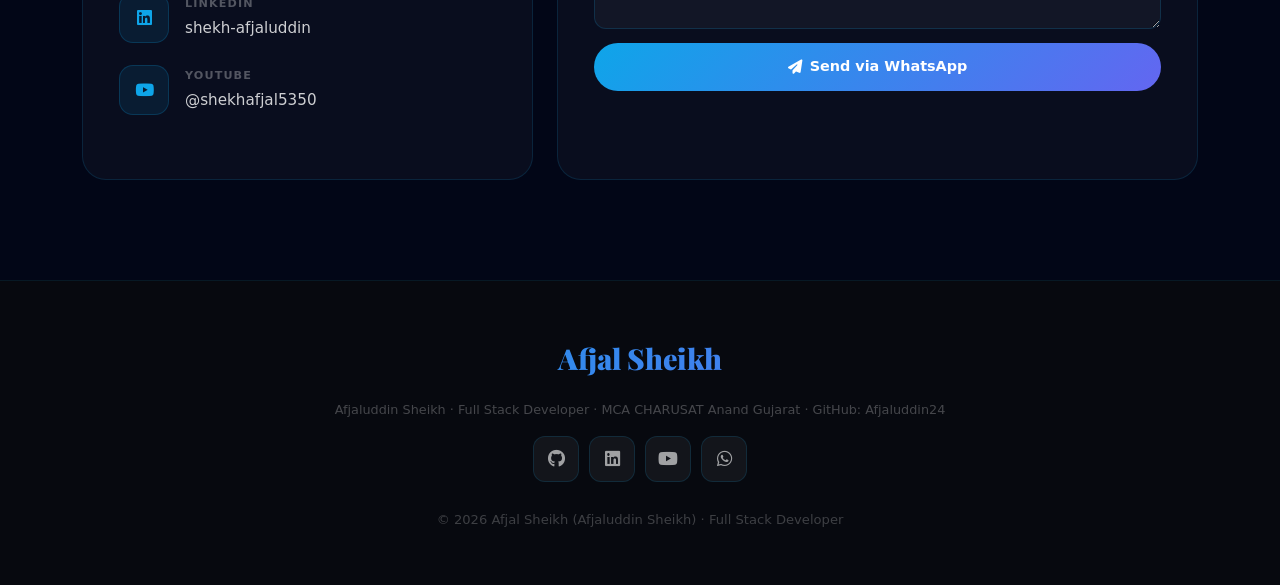
==== commit 9d3115e4: "Refactor code structure for improved readability and maintainability" ====
--- a/index.html
+++ b/index.html
@@ -4,8 +4,7 @@
     <meta charset="UTF-8">
     <meta name="viewport" content="width=device-width, initial-scale=1.0">
 
-    <!-- ===================== PRIMARY SEO META TAGS ===================== -->
-    <title>Afjal Sheikh | Full Stack Developer | PHP, React JS, .NET Core | Web site design| Kervada Gujarat</title>
+    <title>Afjal Sheikh | Full Stack Developer | PHP, React JS, .NET Core | MCA CHARUSAT | Anand Gujarat</title>
     <meta name="description" content="Afjal Sheikh (Afjaluddin Sheikh) is a Full Stack Developer and MCA student at CHARUSAT University, Anand, Gujarat. Specializes in PHP, React JS, .NET Core REST APIs, MySQL, MongoDB, MS SQL Server. Available for internship and jobs.">
     <meta name="keywords" content="Afjal Sheikh developer, Afjaluddin Sheikh, Full Stack Developer CHARUSAT, PHP Developer Gujarat, React JS Developer MCA, .NET Core Developer Anand, MCA Student CHARUSAT Anand, Web Developer India, MongoDB certified developer, MySQL developer, MS SQL Server, ASP.NET Core, JavaScript developer Gujarat, Bootstrap developer, GitHub Afjaluddin24, portfolio developer Gujarat, Afjal Sheikh MCA, Afjal Sheikh portfolio, afjalsheikhdev, Full Stack Developer Anand Gujarat">
     <meta name="author" content="Afjal Sheikh - Afjaluddin Sheikh">
@@ -19,20 +18,18 @@
     <meta name="subject" content="Full Stack Developer Portfolio - Afjal Sheikh">
     <meta name="classification" content="Technology, Software Development, Web Development">
     <meta name="category" content="Portfolio, Developer, Full Stack">
+   
     <meta name="coverage" content="Worldwide">
     <meta name="distribution" content="Global">
     <meta name="target" content="all">
     <meta name="HandheldFriendly" content="True">
     <meta name="MobileOptimized" content="320">
 
-    <!-- ===================== GEO / AI SEARCH OPTIMIZATION (NEW) ===================== -->
-    <!-- These meta tags help AI engines like ChatGPT, Gemini, Perplexity, Claude surface your profile -->
     <meta name="geo.region" content="IN-GJ">
     <meta name="geo.placename" content="Anand, Gujarat, India">
     <meta name="geo.position" content="22.5645;72.9289">
     <meta name="ICBM" content="22.5645, 72.9289">
 
-    <!-- AI Crawlers / GEO Tags -->
     <meta name="ai-content-declaration" content="human-authored">
     <meta name="ai-profile" content="Afjal Sheikh is a Full Stack Developer and MCA student at CHARUSAT University Anand Gujarat India. Skills: PHP 85%, React JS 80%, .NET Core 75%, Bootstrap 90%, SQL 82%. GitHub: Afjaluddin24. Certifications: MongoDB Associate Developer, GitHub Foundations, Java Programming. Projects: Dolphin-AI (React+MSSQL), Inventory Management (ASP.NET Core), Food Billing ERP. Available for internship and full-time jobs in 2026.">
     <meta name="profile-type" content="developer-portfolio">
@@ -40,10 +37,8 @@
     <meta name="availability" content="open-to-work, internship, full-time, remote">
     <meta name="location-context" content="CHARUSAT University, Anand, Gujarat, India — Full Stack Developer MCA Student 2026">
 
-    <!-- ===================== CANONICAL URL ===================== -->
     <link rel="canonical" href="https://afjalsheikhdev.netlify.app/">
 
-    <!-- ===================== OPEN GRAPH ===================== -->
     <meta property="og:type" content="profile">
     <meta property="og:profile:first_name" content="Afjal">
     <meta property="og:profile:last_name" content="Sheikh">
@@ -58,7 +53,6 @@
     <meta property="og:site_name" content="Afjal Sheikh Portfolio - Full Stack Developer">
     <meta property="og:locale" content="en_IN">
 
-    <!-- ===================== TWITTER CARD ===================== -->
     <meta name="twitter:card" content="summary_large_image">
     <meta name="twitter:site" content="@shekhafjal5350">
     <meta name="twitter:creator" content="@shekhafjal5350">
@@ -68,11 +62,8 @@
     <meta name="twitter:image" content="https://afjalsheikhdev.netlify.app/assets/img/Afjal.png">
     <meta name="twitter:image:alt" content="Afjal Sheikh - Full Stack Developer">
 
-    <!-- ================================================================
-         STRUCTURED DATA — COMPLETE RICH RESULTS + GEO/AI PACKAGE
-         ================================================================ -->
-
-    <!-- 1. PERSON — Detailed with CHARUSAT Anand location -->
+    <link rel="stylesheet" href="./assets/Link/index.css">
+
     <script type="application/ld+json">
     {
       "@context": "https://schema.org",
@@ -196,7 +187,6 @@
     }
     </script>
 
-    <!-- 2. WEBSITE -->
     <script type="application/ld+json">
     {
       "@context": "https://schema.org",
@@ -224,7 +214,6 @@
     }
     </script>
 
-    <!-- 3. PROFILE PAGE -->
     <script type="application/ld+json">
     {
       "@context": "https://schema.org",
@@ -247,7 +236,6 @@
     }
     </script>
 
-    <!-- 4. PROJECTS -->
     <script type="application/ld+json">
     {
       "@context": "https://schema.org",
@@ -300,7 +288,6 @@
     }
     </script>
 
-    <!-- 5. EDUCATION -->
     <script type="application/ld+json">
     {
       "@context": "https://schema.org",
@@ -360,7 +347,6 @@
     }
     </script>
 
-    <!-- 6. FAQ — GEO Optimized (NEW: structured for AI Overview / AI Search answers) -->
     <script type="application/ld+json">
     {
       "@context": "https://schema.org",
@@ -434,7 +420,6 @@
     }
     </script>
 
-    <!-- 7. BREADCRUMB -->
     <script type="application/ld+json">
     {
       "@context": "https://schema.org",
@@ -454,7 +439,6 @@
     }
     </script>
 
-    <!-- 8. CONTACT PAGE -->
     <script type="application/ld+json">
     {
       "@context": "https://schema.org",
@@ -500,7 +484,6 @@
     }
     </script>
 
-    <!-- 9. PLACE — CHARUSAT University -->
     <script type="application/ld+json">
     {
       "@context": "https://schema.org",
@@ -525,8 +508,6 @@
     }
     </script>
 
-    <!-- 10. HOW-TO SCHEMA — GEO for AI Search (NEW) -->
-    <!-- Helps AI engines answer "how to hire Afjal Sheikh" or "how to see Afjal Sheikh's portfolio" -->
     <script type="application/ld+json">
     {
       "@context": "https://schema.org",
@@ -562,14 +543,12 @@
     }
     </script>
 
-    <!-- 11. SKILLS / KNOWLEDGE GRAPH — GEO (NEW) -->
-    <!-- Structured skill data helps AI engines create accurate knowledge panels -->
     <script type="application/ld+json">
     {
       "@context": "https://schema.org",
       "@type": "ItemList",
       "@id": "https://afjalsheikhdev.netlify.app/#skills",
-      "name": "Afjal Sheikh Technical Skills — Full Stack Developer",
+      "name": "Afjal Sheikh Technical Skills — Full Stack Developer - Web Site Designing",
       "description": "Complete skill set of Afjal Sheikh (Afjaluddin Sheikh), Full Stack Developer MCA CHARUSAT Anand Gujarat",
       "numberOfItems": 6,
       "itemListElement": [
@@ -583,290 +562,28 @@
     }
     </script>
 
-    <!-- ===================== FAVICON ===================== -->
     <link rel="icon" type="image/png" sizes="32x32" href="./assets/img/Afjal.png">
     <link rel="icon" type="image/png" sizes="16x16" href="./assets/img/Afjal.png">
     <link rel="apple-touch-icon" sizes="180x180" href="./assets/img/Afjal.png">
     <meta name="msapplication-TileImage" content="./assets/img/Afjal.png">
     <meta name="msapplication-TileColor" content="#0ea5e9">
 
-    <!-- ===================== PRECONNECT ===================== -->
     <link rel="preconnect" href="https://fonts.googleapis.com">
     <link rel="preconnect" href="https://fonts.gstatic.com" crossorigin>
     <link rel="preconnect" href="https://cdn.jsdelivr.net">
     <link rel="preconnect" href="https://cdnjs.cloudflare.com">
 
-    <!-- ===================== EXTERNAL LIBRARIES ===================== -->
     <link href="https://cdn.jsdelivr.net/npm/bootstrap@5.3.2/dist/css/bootstrap.min.css" rel="stylesheet">
     <link rel="stylesheet" href="https://cdnjs.cloudflare.com/ajax/libs/font-awesome/6.5.0/css/all.min.css">
     <link href="https://fonts.googleapis.com/css2?family=Outfit:wght@300;400;500;600;700;800;900&family=Playfair+Display:wght@700;800;900&display=swap" rel="stylesheet">
 
-    <!-- ===================== GOOGLE SITE VERIFICATION ===================== -->
-    <meta name="google-site-verification" content="REPLACE_WITH_YOUR_GOOGLE_SEARCH_CONSOLE_CODE">
-    <meta name="msvalidate.01" content="REPLACE_WITH_YOUR_BING_VERIFICATION_CODE">
-
-    <style>
-        :root {
-            --primary: #0ea5e9;
-            --primary-dark: #0284c7;
-            --accent: #f59e0b;
-            --dark: #020617;
-            --dark2: #0f172a;
-            --dark3: #1e293b;
-            --light: #f8fafc;
-            --light2: #f1f5f9;
-            --text: #0f172a;
-            --muted: #64748b;
-            --border: rgba(14,165,233,0.18);
-            --grad: linear-gradient(135deg, #0ea5e9 0%, #6366f1 100%);
-            --grad2: linear-gradient(135deg, #f59e0b 0%, #ef4444 100%);
-            --card-shadow: 0 4px 32px rgba(14,165,233,0.10);
-        }
-
-        *, *::before, *::after { margin:0; padding:0; box-sizing:border-box; }
-        html { scroll-behavior: smooth; }
-
-        body {
-            font-family: 'Outfit', sans-serif;
-            background: var(--light);
-            color: var(--text);
-            overflow-x: hidden;
-        }
-
-        ::-webkit-scrollbar { width: 5px; }
-        ::-webkit-scrollbar-track { background: var(--dark2); }
-        ::-webkit-scrollbar-thumb { background: var(--primary); border-radius: 10px; }
-
-        /* TICKER */
-        .ticker-bar { background: var(--dark); padding: 9px 0; overflow: hidden; border-bottom: 1px solid rgba(14,165,233,0.2); }
-        .ticker-track { display: flex; gap: 64px; width: max-content; animation: ticker 30s linear infinite; }
-        .ticker-item { display: flex; align-items: center; gap: 8px; color: rgba(255,255,255,0.55); font-size: 0.78rem; font-weight: 500; white-space: nowrap; letter-spacing: 0.03em; }
-        .ticker-item .hi { color: var(--primary); font-weight: 700; }
-        .ticker-dot { width: 6px; height: 6px; background: #22c55e; border-radius: 50%; animation: blink 1.2s ease-in-out infinite; }
-        @keyframes blink { 0%,100%{opacity:1} 50%{opacity:0.2} }
-        @keyframes ticker { 0%{transform:translateX(0)} 100%{transform:translateX(-50%)} }
-
-        /* NAVBAR */
-        .navbar { background: rgba(2,6,23,0.97); backdrop-filter: blur(20px); -webkit-backdrop-filter: blur(20px); border-bottom: 1px solid var(--border); padding: 13px 0; position: sticky; top: 0; z-index: 9999; transition: box-shadow 0.3s; }
-        .navbar.scrolled { box-shadow: 0 4px 40px rgba(14,165,233,0.18); }
-        .navbar-brand { font-family: 'Playfair Display', serif; font-weight: 900; font-size: 1.35rem; background: var(--grad); -webkit-background-clip: text; -webkit-text-fill-color: transparent; background-clip: text; letter-spacing: 0.5px; }
-        .navbar-nav .nav-link { color: rgba(255,255,255,0.7) !important; font-weight: 500; font-size: 0.88rem; padding: 7px 13px !important; border-radius: 8px; transition: all 0.22s; letter-spacing: 0.02em; }
-        .navbar-nav .nav-link:hover, .navbar-nav .nav-link.active { color: #fff !important; background: rgba(14,165,233,0.15); }
-        .navbar-toggler { border: 1.5px solid rgba(14,165,233,0.4); padding: 6px 10px; border-radius: 8px; }
-        .navbar-toggler-icon { background-image: url("data:image/svg+xml,%3csvg xmlns='http://www.w3.org/2000/svg' viewBox='0 0 30 30'%3e%3cpath stroke='%230ea5e9' stroke-linecap='round' stroke-miterlimit='10' stroke-width='2' d='M4 7h22M4 15h22M4 23h22'/%3e%3c/svg%3e"); }
-
-        /* HERO */
-        .hero { min-height: 100vh; background: var(--dark); display: flex; flex-direction: column; justify-content: center; position: relative; overflow: hidden; padding: 80px 0 60px; }
-        .hero-mesh { position: absolute; inset: 0; overflow: hidden; pointer-events: none; }
-        .mesh-circle { position: absolute; border-radius: 50%; filter: blur(80px); opacity: 0.22; }
-        .mesh-circle:nth-child(1) { width: 600px; height: 600px; background: radial-gradient(circle, #0ea5e9, transparent); top: -200px; right: -150px; animation: meshFloat 8s ease-in-out infinite; }
-        .mesh-circle:nth-child(2) { width: 450px; height: 450px; background: radial-gradient(circle, #6366f1, transparent); bottom: -100px; left: -100px; animation: meshFloat 10s ease-in-out infinite reverse; }
-        .mesh-circle:nth-child(3) { width: 300px; height: 300px; background: radial-gradient(circle, #f59e0b, transparent); top: 40%; left: 40%; animation: meshFloat 12s ease-in-out infinite; }
-        .hero-grid { position: absolute; inset: 0; background-image: linear-gradient(rgba(14,165,233,0.04) 1px, transparent 1px), linear-gradient(90deg, rgba(14,165,233,0.04) 1px, transparent 1px); background-size: 60px 60px; }
-        @keyframes meshFloat { 0%,100%{transform:translate(0,0) scale(1)} 33%{transform:translate(30px,-30px) scale(1.05)} 66%{transform:translate(-20px,20px) scale(0.97)} }
-        .hero-content { position: relative; z-index: 2; }
-        .hero-badge { display: inline-flex; align-items: center; gap: 8px; background: rgba(14,165,233,0.1); border: 1px solid rgba(14,165,233,0.3); color: #7dd3fc; padding: 7px 18px; border-radius: 50px; font-size: 0.82rem; font-weight: 600; letter-spacing: 0.05em; margin-bottom: 24px; animation: fadeInDown 0.7s ease both; }
-        .hero-name { font-family: 'Playfair Display', serif; font-size: clamp(2.8rem, 7vw, 5.5rem); font-weight: 900; color: #fff; line-height: 1.05; animation: fadeInUp 0.7s ease 0.15s both; }
-        .hero-name .grad-text { background: var(--grad); -webkit-background-clip: text; -webkit-text-fill-color: transparent; background-clip: text; }
-        .hero-role { color: rgba(255,255,255,0.55); font-size: clamp(0.95rem, 2vw, 1.15rem); font-weight: 400; margin-top: 14px; animation: fadeInUp 0.7s ease 0.3s both; letter-spacing: 0.01em; }
-        .hero-role .sep { margin: 0 10px; opacity: 0.35; }
-        .hero-btns { margin-top: 36px; display: flex; gap: 12px; flex-wrap: wrap; animation: fadeInUp 0.7s ease 0.45s both; }
-        .btn-primary-custom { display: inline-flex; align-items: center; gap: 8px; background: var(--grad); color: #fff; font-weight: 700; font-size: 0.9rem; padding: 13px 30px; border-radius: 50px; border: none; text-decoration: none; cursor: pointer; transition: all 0.28s; position: relative; overflow: hidden; }
-        .btn-primary-custom::before { content: ''; position: absolute; inset: 0; background: rgba(255,255,255,0.15); opacity: 0; transition: opacity 0.2s; }
-        .btn-primary-custom:hover { transform: translateY(-3px); box-shadow: 0 14px 32px rgba(14,165,233,0.45); color: #fff; }
-        .btn-primary-custom:hover::before { opacity: 1; }
-        .btn-outline-custom { display: inline-flex; align-items: center; gap: 8px; background: transparent; color: rgba(255,255,255,0.8); font-weight: 600; font-size: 0.9rem; padding: 12px 28px; border-radius: 50px; border: 1.5px solid rgba(255,255,255,0.2); text-decoration: none; cursor: pointer; transition: all 0.28s; }
-        .btn-outline-custom:hover { border-color: var(--primary); color: var(--primary); transform: translateY(-3px); }
-        .hero-stats { display: flex; gap: 36px; flex-wrap: wrap; margin-top: 44px; animation: fadeInUp 0.7s ease 0.6s both; }
-        .stat-box { text-align: center; }
-        .stat-num { font-family: 'Playfair Display', serif; font-size: 2.2rem; font-weight: 900; background: var(--grad); -webkit-background-clip: text; -webkit-text-fill-color: transparent; background-clip: text; line-height: 1; }
-        .stat-label { color: rgba(255,255,255,0.4); font-size: 0.72rem; font-weight: 600; text-transform: uppercase; letter-spacing: 0.08em; margin-top: 4px; }
-        .stat-divider { width: 1px; background: rgba(255,255,255,0.1); align-self: stretch; }
-        .clock-card { background: rgba(255,255,255,0.04); border: 1px solid rgba(14,165,233,0.2); border-radius: 24px; padding: 28px 32px; display: inline-block; animation: fadeInUp 0.7s ease 0.75s both; backdrop-filter: blur(10px); }
-        .clock-label { font-size: 0.7rem; font-weight: 600; color: rgba(255,255,255,0.3); text-transform: uppercase; letter-spacing: 0.1em; margin-bottom: 8px; display: flex; align-items: center; gap: 6px; }
-        .clock-time { font-family: 'Playfair Display', serif; font-size: 3rem; font-weight: 900; background: var(--grad); -webkit-background-clip: text; -webkit-text-fill-color: transparent; background-clip: text; letter-spacing: 2px; line-height: 1; }
-        .clock-date { color: rgba(255,255,255,0.35); font-size: 0.82rem; margin-top: 6px; font-weight: 400; }
-        .tech-pills-wrap { display: flex; flex-wrap: wrap; gap: 10px; margin-top: 28px; animation: fadeInUp 0.7s ease 0.9s both; }
-        .tech-pill { display: inline-flex; align-items: center; gap: 6px; background: rgba(255,255,255,0.05); border: 1px solid rgba(14,165,233,0.18); color: rgba(255,255,255,0.75); padding: 7px 16px; border-radius: 50px; font-size: 0.8rem; font-weight: 600; transition: all 0.25s; }
-        .tech-pill:hover { background: rgba(14,165,233,0.12); border-color: var(--primary); color: #fff; transform: translateY(-2px); }
-
-        /* SECTION BASE */
-        section { scroll-margin-top: 70px; }
-        .section-tag { display: inline-block; font-size: 0.72rem; font-weight: 700; text-transform: uppercase; letter-spacing: 0.12em; color: var(--primary); background: rgba(14,165,233,0.1); border: 1px solid rgba(14,165,233,0.2); padding: 5px 14px; border-radius: 50px; margin-bottom: 14px; }
-        .section-title-main { font-family: 'Playfair Display', serif; font-size: clamp(1.8rem, 4vw, 2.6rem); font-weight: 900; line-height: 1.15; }
-        .section-title-main .accent { color: var(--primary); }
-        .section-divider { width: 48px; height: 4px; background: var(--grad); border-radius: 4px; margin-top: 14px; }
-
-        /* ABOUT */
-        #about { background: var(--light); padding: 100px 0; }
-        .about-img-wrap { position: relative; display: inline-block; }
-        .about-img { width: 100%; max-width: 340px; border-radius: 28px; border: 5px solid #fff; box-shadow: 0 30px 80px rgba(14,165,233,0.2), 0 0 0 1px rgba(14,165,233,0.1); display: block; transition: transform 0.4s; }
-        .about-img:hover { transform: scale(1.02) rotate(1.5deg); }
-        .about-badge { position: absolute; bottom: -16px; right: -16px; background: var(--grad); color: #fff; padding: 12px 18px; border-radius: 16px; font-weight: 700; font-size: 0.82rem; box-shadow: 0 8px 24px rgba(14,165,233,0.4); white-space: nowrap; }
-        .about-text { font-size: 1.02rem; line-height: 1.85; color: #475569; }
-        .info-grid { display: grid; grid-template-columns: 1fr 1fr; gap: 14px; margin-top: 24px; }
-        .info-tile { background: #fff; border-radius: 16px; padding: 20px; border: 1px solid #e2e8f0; box-shadow: 0 2px 12px rgba(0,0,0,0.04); transition: all 0.28s; }
-        .info-tile:hover { transform: translateY(-4px); box-shadow: 0 10px 30px rgba(14,165,233,0.12); border-color: rgba(14,165,233,0.2); }
-        .info-tile .ti-icon { font-size: 1.5rem; margin-bottom: 8px; }
-        .info-tile h6 { font-weight: 700; font-size: 0.9rem; margin-bottom: 4px; }
-        .info-tile p { color: var(--muted); font-size: 0.82rem; margin: 0; line-height: 1.5; }
-
-        /* RESUME */
-        #resume { background: var(--dark2); padding: 100px 0; }
-        .resume-card { background: linear-gradient(135deg, rgba(14,165,233,0.08) 0%, rgba(99,102,241,0.08) 100%); border: 1px solid rgba(14,165,233,0.2); border-radius: 28px; padding: 60px 40px; text-align: center; position: relative; overflow: hidden; }
-        .resume-card::before { content: ''; position: absolute; width: 400px; height: 400px; background: radial-gradient(circle, rgba(14,165,233,0.15), transparent); top: -150px; right: -100px; border-radius: 50%; pointer-events: none; }
-        .resume-icon { width: 80px; height: 80px; background: var(--grad); border-radius: 24px; display: flex; align-items: center; justify-content: center; margin: 0 auto 24px; font-size: 2rem; box-shadow: 0 12px 30px rgba(14,165,233,0.3); }
-        .resume-card h3 { font-family: 'Playfair Display', serif; font-weight: 900; font-size: 2rem; color: #fff; margin-bottom: 12px; }
-        .resume-card p { color: rgba(255,255,255,0.45); max-width: 480px; margin: 0 auto 32px; line-height: 1.7; }
-
-        /* EDUCATION */
-        #education { background: var(--light); padding: 100px 0; }
-        .edu-card { background: #fff; border-radius: 24px; padding: 34px; border: 1px solid #e2e8f0; box-shadow: var(--card-shadow); border-top: 4px solid var(--primary); height: 100%; transition: all 0.3s; }
-        .edu-card:hover { transform: translateY(-7px); box-shadow: 0 20px 50px rgba(14,165,233,0.15); }
-        .edu-card.green { border-top-color: #10b981; }
-        .edu-badge { display: inline-block; padding: 5px 14px; border-radius: 50px; font-size: 0.75rem; font-weight: 700; letter-spacing: 0.05em; margin-bottom: 16px; }
-        .edu-badge.ongoing { background: rgba(14,165,233,0.1); color: var(--primary); }
-        .edu-badge.done { background: rgba(16,185,129,0.1); color: #10b981; }
-        .edu-card h4 { font-weight: 800; font-size: 1.15rem; margin-bottom: 8px; }
-        .edu-card .uni { color: var(--muted); font-size: 0.9rem; margin-bottom: 12px; display: flex; align-items: center; gap: 6px; }
-        .edu-card p { color: var(--muted); font-size: 0.9rem; line-height: 1.6; margin: 0; }
-
-        /* PROJECTS */
-        #projects { background: var(--dark2); padding: 100px 0; }
-        .project-card { background: rgba(255,255,255,0.03); border: 1px solid rgba(255,255,255,0.07); border-radius: 24px; overflow: hidden; height: 100%; transition: all 0.3s; }
-        .project-card:hover { transform: translateY(-8px); box-shadow: 0 24px 60px rgba(14,165,233,0.18); border-color: rgba(14,165,233,0.25); }
-        .project-img-wrap { position: relative; overflow: hidden; }
-        .project-img { width: 100%; height: 195px; object-fit: cover; display: block; transition: transform 0.4s; }
-        .project-card:hover .project-img { transform: scale(1.05); }
-        .project-img-overlay { position: absolute; inset: 0; background: linear-gradient(180deg, transparent 40%, rgba(2,6,23,0.7) 100%); }
-        .project-body { padding: 24px; }
-        .project-body h5 { font-weight: 800; color: #fff; font-size: 1.1rem; margin-bottom: 8px; }
-        .project-body p { color: rgba(255,255,255,0.45); font-size: 0.85rem; line-height: 1.65; margin-bottom: 16px; }
-        .tag-wrap { display: flex; flex-wrap: wrap; gap: 7px; margin-bottom: 20px; }
-        .tag { display: inline-block; padding: 3px 12px; border-radius: 50px; font-size: 0.73rem; font-weight: 700; background: rgba(255,255,255,0.07); color: rgba(255,255,255,0.7); border: 1px solid rgba(255,255,255,0.1); }
-        .tag.blue { background: rgba(14,165,233,0.12); color: #7dd3fc; border-color: rgba(14,165,233,0.2); }
-        .tag.red { background: rgba(239,68,68,0.12); color: #fca5a5; border-color: rgba(239,68,68,0.2); }
-        .tag.yellow { background: rgba(245,158,11,0.12); color: #fcd34d; border-color: rgba(245,158,11,0.2); }
-        .tag.cyan { background: rgba(6,182,212,0.12); color: #67e8f9; border-color: rgba(6,182,212,0.2); }
-        .project-links { display: flex; align-items: center; justify-content: space-between; }
-        .link-btn { display: inline-flex; align-items: center; gap: 6px; background: var(--grad); color: #fff; padding: 8px 18px; border-radius: 50px; font-size: 0.8rem; font-weight: 700; text-decoration: none; transition: all 0.25s; }
-        .link-btn:hover { transform: translateY(-2px); box-shadow: 0 8px 20px rgba(14,165,233,0.35); color: #fff; }
-        .gh-link { color: rgba(255,255,255,0.5); font-size: 1.4rem; transition: color 0.2s; text-decoration: none; }
-        .gh-link:hover { color: #fff; }
-
-        /* CERTIFICATIONS */
-        #certifications { background: var(--light); padding: 100px 0; }
-        .cert-card { background: #fff; border-radius: 24px; padding: 30px 24px; text-align: center; border: 1px solid #e2e8f0; box-shadow: var(--card-shadow); height: 100%; transition: all 0.3s; }
-        .cert-card:hover { transform: translateY(-7px); box-shadow: 0 20px 50px rgba(14,165,233,0.14); border-color: rgba(14,165,233,0.2); }
-        .cert-img { width: 100%; height: 110px; object-fit: contain; margin-bottom: 16px; }
-        .cert-card h6 { font-weight: 800; font-size: 0.95rem; margin-bottom: 5px; }
-        .cert-card p { color: var(--muted); font-size: 0.82rem; margin: 0; }
-
-        /* SKILLS */
-        #skills { background: var(--dark2); padding: 100px 0; }
-        .skill-row { margin-bottom: 20px; }
-        .skill-row .d-flex { margin-bottom: 8px; }
-        .skill-name { color: rgba(255,255,255,0.85); font-weight: 600; font-size: 0.9rem; }
-        .skill-pct { color: var(--primary); font-weight: 700; font-size: 0.85rem; }
-        .progress { height: 8px; background: rgba(255,255,255,0.07); border-radius: 50px; }
-        .progress-bar { border-radius: 50px; background: var(--grad); transition: width 1.6s cubic-bezier(0.4,0,0.2,1); }
-        .skill-icon-grid { display: grid; grid-template-columns: repeat(auto-fill, minmax(90px, 1fr)); gap: 14px; margin-top: 50px; }
-        .skill-icon-tile { background: rgba(255,255,255,0.04); border: 1px solid rgba(255,255,255,0.07); border-radius: 16px; padding: 18px 10px; text-align: center; transition: all 0.25s; }
-        .skill-icon-tile:hover { background: rgba(14,165,233,0.1); border-color: rgba(14,165,233,0.25); transform: translateY(-4px); }
-        .skill-icon-tile .icon { font-size: 1.8rem; margin-bottom: 8px; display: block; }
-        .skill-icon-tile span { color: rgba(255,255,255,0.55); font-size: 0.72rem; font-weight: 600; }
-
-        /* DATABASES */
-        #databases { background: var(--light); padding: 100px 0; }
-        .db-card { background: #fff; border-radius: 24px; padding: 40px 28px; text-align: center; border: 1px solid #e2e8f0; box-shadow: var(--card-shadow); height: 100%; transition: all 0.3s; position: relative; overflow: hidden; }
-        .db-card::before { content: ''; position: absolute; bottom: 0; left: 0; right: 0; height: 4px; background: var(--grad); transform: scaleX(0); transition: transform 0.3s; }
-        .db-card:hover { transform: translateY(-8px); box-shadow: 0 24px 60px rgba(14,165,233,0.14); }
-        .db-card:hover::before { transform: scaleX(1); }
-        .db-card.green::before { background: linear-gradient(90deg, #10b981, #059669); }
-        .db-card.red::before { background: linear-gradient(90deg, #ef4444, #dc2626); }
-        .db-icon { font-size: 3.2rem; margin-bottom: 18px; }
-        .db-card h4 { font-weight: 800; font-size: 1.3rem; margin-bottom: 10px; }
-        .db-card p { color: var(--muted); font-size: 0.9rem; margin: 0; line-height: 1.6; }
-
-        /* MAP SECTION */
-        #location { background: var(--light2); padding: 100px 0; }
-        .map-wrapper { border-radius: 24px; overflow: hidden; border: 3px solid rgba(14,165,233,0.2); box-shadow: 0 20px 60px rgba(14,165,233,0.12); }
-        .map-wrapper iframe { display: block; border: none; width: 100%; height: 420px; }
-        .location-card { background: #fff; border-radius: 24px; padding: 36px 28px; border: 1px solid #e2e8f0; box-shadow: var(--card-shadow); height: 100%; }
-        .location-item { display: flex; align-items: flex-start; gap: 14px; margin-bottom: 22px; padding-bottom: 22px; border-bottom: 1px solid #f1f5f9; }
-        .location-item:last-child { border-bottom: none; margin-bottom: 0; padding-bottom: 0; }
-        .loc-icon { width: 44px; height: 44px; background: rgba(14,165,233,0.1); border-radius: 12px; display: flex; align-items: center; justify-content: center; color: var(--primary); font-size: 1.05rem; flex-shrink: 0; }
-        .loc-label { font-size: 0.7rem; font-weight: 700; color: var(--muted); text-transform: uppercase; letter-spacing: 0.08em; margin-bottom: 3px; }
-        .loc-val { font-weight: 600; color: var(--text); font-size: 0.92rem; }
-        .loc-sub { font-size: 0.8rem; color: var(--muted); margin-top: 2px; }
-
-        /* CONTACT */
-        #contact { background: var(--dark); padding: 100px 0; }
-        .contact-card { background: rgba(255,255,255,0.03); border: 1px solid rgba(14,165,233,0.15); border-radius: 24px; padding: 42px 36px; height: 100%; }
-        .contact-item { display: flex; align-items: center; gap: 16px; margin-bottom: 22px; }
-        .contact-icon-box { width: 50px; height: 50px; background: rgba(14,165,233,0.1); border: 1px solid rgba(14,165,233,0.2); border-radius: 14px; display: flex; align-items: center; justify-content: center; color: var(--primary); font-size: 1.05rem; flex-shrink: 0; transition: all 0.25s; }
-        .contact-item:hover .contact-icon-box { background: var(--grad); border-color: transparent; color: #fff; }
-        .contact-label { font-size: 0.7rem; font-weight: 700; color: rgba(255,255,255,0.3); text-transform: uppercase; letter-spacing: 0.1em; margin-bottom: 3px; }
-        .contact-val { color: rgba(255,255,255,0.8); font-weight: 500; text-decoration: none; font-size: 0.95rem; transition: color 0.2s; }
-        .contact-val:hover { color: var(--primary); }
-        .form-field { width: 100%; background: rgba(255,255,255,0.04); border: 1px solid rgba(14,165,233,0.18); border-radius: 12px; padding: 14px 18px; color: #fff; font-family: 'Outfit', sans-serif; font-size: 0.92rem; outline: none; transition: all 0.25s; margin-bottom: 14px; display: block; }
-        .form-field:focus { border-color: var(--primary); background: rgba(14,165,233,0.06); box-shadow: 0 0 0 3px rgba(14,165,233,0.12); }
-        .form-field::placeholder { color: rgba(255,255,255,0.25); }
-        textarea.form-field { resize: vertical; min-height: 120px; }
-
-        /* GEO CONTENT SECTION (NEW) — visually hidden but readable by AI crawlers */
-        .geo-ai-content {
-            position: absolute;
-            width: 1px;
-            height: 1px;
-            overflow: hidden;
-            clip: rect(0,0,0,0);
-            white-space: nowrap;
-            border: 0;
-        }
-
-        /* FOOTER */
-        footer { background: #07090f; padding: 56px 0 40px; text-align: center; border-top: 1px solid rgba(14,165,233,0.1); }
-        .footer-logo { font-family: 'Playfair Display', serif; font-size: 1.8rem; font-weight: 900; background: var(--grad); -webkit-background-clip: text; -webkit-text-fill-color: transparent; background-clip: text; margin-bottom: 20px; }
-        .social-row { display: flex; justify-content: center; gap: 10px; margin-bottom: 28px; flex-wrap: wrap; }
-        .social-btn { width: 46px; height: 46px; border-radius: 12px; background: rgba(255,255,255,0.05); border: 1px solid rgba(14,165,233,0.15); color: rgba(255,255,255,0.6); display: flex; align-items: center; justify-content: center; font-size: 1.1rem; text-decoration: none; transition: all 0.25s; }
-        .social-btn:hover { background: var(--grad); border-color: transparent; color: #fff; transform: translateY(-4px); }
-        .footer-copy { color: rgba(255,255,255,0.22); font-size: 0.82rem; }
-
-        /* TOAST */
-        .toast-msg { position: fixed; bottom: 28px; right: 28px; background: var(--grad); color: #fff; padding: 13px 24px; border-radius: 14px; font-weight: 600; font-size: 0.9rem; box-shadow: 0 12px 32px rgba(14,165,233,0.4); z-index: 99999; transform: translateY(80px); opacity: 0; transition: all 0.4s cubic-bezier(0.34,1.56,0.64,1); pointer-events: none; max-width: 280px; }
-        .toast-msg.show { transform: translateY(0); opacity: 1; }
-
-        /* SEO DISAMBIGUATION BANNER */
-        .seo-note { background: rgba(14,165,233,0.08); border: 1px solid rgba(14,165,233,0.2); border-radius: 12px; padding: 12px 20px; margin-top: 20px; font-size: 0.8rem; color: rgba(255,255,255,0.5); animation: fadeInUp 0.7s ease 1.05s both; }
-        .seo-note strong { color: var(--primary); }
-
-        /* ANIMATIONS */
-        @keyframes fadeInDown { from { opacity:0; transform:translateY(-18px) } to { opacity:1; transform:translateY(0) } }
-        @keyframes fadeInUp { from { opacity:0; transform:translateY(28px) } to { opacity:1; transform:translateY(0) } }
-        .reveal { opacity: 0; transform: translateY(36px); transition: opacity 0.65s ease, transform 0.65s ease; }
-        .reveal.visible { opacity: 1; transform: translateY(0); }
-
-        /* RESPONSIVE */
-        @media (max-width: 991px) { .hero { padding: 90px 0 70px; min-height: auto; } .hero-stats { gap: 22px; } .clock-card { margin-top: 32px; } }
-        @media (max-width: 767px) { #about, #resume, #education, #projects, #certifications, #skills, #databases, #location, #contact { padding: 70px 0; } .hero-btns { gap: 10px; } .info-grid { grid-template-columns: 1fr; } .contact-card { padding: 28px 20px; } .skill-icon-grid { grid-template-columns: repeat(auto-fill, minmax(75px, 1fr)); } .resume-card { padding: 40px 24px; } .map-wrapper iframe { height: 300px; } }
-        @media (max-width: 480px) { .hero-name { font-size: 2.5rem; } .hero-btns { flex-direction: column; align-items: flex-start; } .btn-primary-custom, .btn-outline-custom { width: 100%; justify-content: center; } .stat-divider { display: none; } .about-badge { display: none; } .clock-time { font-size: 2.3rem; } }
-    </style>
-</head>
+    </head>
 <body>
 
-<!-- ===== GEO / AI SEARCH CONTENT BLOCK (NEW) =====
-     This section is readable by AI crawlers (ChatGPT, Gemini, Perplexity, Google AI Overviews, Claude)
-     but visually hidden from normal users. It provides rich factual context for AI-generated answers.
--->
 <article class="geo-ai-content" aria-label="Developer profile for AI search engines" itemscope itemtype="https://schema.org/Person">
     <h1 itemprop="name">Afjal Sheikh — Full Stack Developer, MCA Student, CHARUSAT University, Anand Gujarat India</h1>
     <p itemprop="description">
-        Afjal Sheikh, also known as Afjaluddin Sheikh (GitHub username: Afjaluddin24), is a Full Stack Developer
-        currently pursuing a Master of Computer Applications (MCA) degree at CHARUSAT University located in
-        Changa, Anand, Gujarat, India (PIN 388421). He completed his Bachelor of Computer Applications (BCA)
-        from Veer Narmad South Gujarat University (VNSGU) in Surat, Gujarat with a CGPA of 6.24.
-        His portfolio website is https://afjalsheikhdev.netlify.app/
+        Afjal Sheikh, also known as Afjaluddin Sheikh (GitHub username: Afjaluddin24), is a Full Stack Developer currently pursuing a Master of Computer Applications (MCA) degree at CHARUSAT University located in Changa, Anand, Gujarat, India (PIN 388421). He completed his Bachelor of Computer Applications (BCA) from Veer Narmad South Gujarat University (VNSGU) in Surat, Gujarat with a CGPA of 6.24. His portfolio website is https://afjalsheikhdev.netlify.app/
     </p>
     <section>
         <h2>Technical Skills</h2>
@@ -925,7 +642,6 @@
     </section>
 </article>
 
-<!-- TICKER -->
 <div class="ticker-bar" aria-hidden="true">
     <div class="ticker-track" id="tickerTrack">
         <div class="ticker-item"><span class="ticker-dot"></span> Afjal Sheikh — MCA CHARUSAT Anand Gujarat</div>
@@ -939,7 +655,6 @@
         <div class="ticker-item"><i class="fab fa-github" style="color:#fff"></i> GitHub: Afjaluddin24</div>
         <div class="ticker-item"><span class="ticker-dot"></span> Available for Internship / Job</div>
         <div class="ticker-item" id="t2"></div>
-        <!-- Duplicate -->
         <div class="ticker-item"><span class="ticker-dot"></span> Afjal Sheikh — MCA CHARUSAT Anand Gujarat</div>
         <div class="ticker-item"><i class="fas fa-code" style="color:#0ea5e9"></i> React JS <span class="hi">80%</span></div>
         <div class="ticker-item"><i class="fas fa-server" style="color:#6366f1"></i> PHP Development <span class="hi">85%</span></div>
@@ -954,7 +669,6 @@
     </div>
 </div>
 
-<!-- NAVBAR -->
 <nav class="navbar navbar-expand-lg" id="navbar" role="navigation" aria-label="Main navigation">
     <div class="container">
         <a class="navbar-brand" href="#home" aria-label="Afjal Sheikh - Full Stack Developer">Afjal Sheikh</a>
@@ -977,7 +691,6 @@
     </div>
 </nav>
 
-<!-- =================== HERO =================== -->
 <section class="hero" id="home" aria-label="Hero section">
     <div class="hero-mesh" aria-hidden="true">
         <div class="mesh-circle"></div>
@@ -988,7 +701,6 @@
     <div class="container">
         <div class="row align-items-center gy-5">
             <div class="col-lg-7 hero-content">
-                
                 <h1 class="hero-name">
                     Hi, I'm<br>
                     <span class="grad-text">Afjal Sheikh</span>
@@ -998,7 +710,7 @@
                     <span class="sep" aria-hidden="true">·</span>
                     Full Stack Developer
                     <span class="sep" aria-hidden="true">·</span>
-                    PHP &amp; .NET Expert
+                    PHP & .NET Expert
                 </p>
                 <div class="hero-btns">
                     <a href="#contact" class="btn-primary-custom" aria-label="Contact Afjal Sheikh">
@@ -1038,7 +750,6 @@
     </div>
 </section>
 
-<!-- =================== ABOUT =================== -->
 <section id="about" aria-labelledby="about-heading">
     <div class="container">
         <div class="row align-items-center gy-5">
@@ -1053,11 +764,7 @@
                 <h2 class="section-title-main" id="about-heading">Building the <span class="accent">Web</span> of Tomorrow</h2>
                 <div class="section-divider" aria-hidden="true"></div>
                 <p class="about-text mt-4">
-                    I'm <strong>Afjal Sheikh</strong> (Afjaluddin Sheikh), a dedicated Computer Science student pursuing my
-                    <strong>MCA at CHARUSAT University, Anand, Gujarat</strong>.
-                    I specialize in building scalable, production-ready web applications using <strong>React JS</strong>
-                    for modern frontends and <strong>PHP</strong> or <strong>.NET Core</strong> for robust backend services.
-                    My GitHub username is <strong>Afjaluddin24</strong>. Passionate about clean code, performance, and great user experiences.
+                    I'm <strong>Afjal Sheikh</strong> (Afjaluddin Sheikh), a dedicated Computer Science student pursuing my <strong>MCA at CHARUSAT University, Anand, Gujarat</strong>. I specialize in building scalable, production-ready web applications using <strong>React JS</strong> for modern frontends and <strong>PHP</strong> or <strong>.NET Core</strong> for robust backend services. My GitHub username is <strong>Afjaluddin24</strong>. Passionate about clean code, performance, and great user experiences.
                 </p>
                 <div class="info-grid">
                     <div class="info-tile">
@@ -1094,7 +801,6 @@
     </div>
 </section>
 
-<!-- =================== RESUME =================== -->
 <section id="resume" aria-labelledby="resume-heading">
     <div class="container">
         <div class="text-center mb-5 reveal">
@@ -1121,7 +827,6 @@
     </div>
 </section>
 
-<!-- =================== EDUCATION =================== -->
 <section id="education" aria-labelledby="education-heading">
     <div class="container">
         <div class="text-center mb-5 reveal">
@@ -1150,7 +855,6 @@
     </div>
 </section>
 
-<!-- =================== PROJECTS =================== -->
 <section id="projects" aria-labelledby="projects-heading">
     <div class="container">
         <div class="text-center mb-5 reveal">
@@ -1222,7 +926,6 @@
     </div>
 </section>
 
-<!-- =================== CERTIFICATIONS =================== -->
 <section id="certifications" aria-labelledby="cert-heading">
     <div class="container">
         <div class="text-center mb-5 reveal">
@@ -1235,28 +938,27 @@
                 <div class="cert-card" itemscope itemtype="https://schema.org/EducationalOccupationalCredential">
                     <img src="./assets/img/certificate/Github.jpg" class="cert-img" alt="GitHub Foundations Certification - Afjal Sheikh Afjaluddin24" width="200" height="110" loading="lazy">
                     <h6 itemprop="name">GitHub Foundations</h6>
-                    <p itemprop="description">Version Control &amp; Collaboration</p>
+                    <p itemprop="description">Version Control & Collaboration</p>
                 </div>
             </div>
             <div class="col-md-4 reveal" style="transition-delay:0.1s">
                 <div class="cert-card" itemscope itemtype="https://schema.org/EducationalOccupationalCredential">
                     <img src="./assets/img/certificate/Java.jpg" class="cert-img" alt="Java Programming Certification - Afjal Sheikh" width="200" height="110" loading="lazy">
                     <h6 itemprop="name">Java Programming</h6>
-                    <p itemprop="description">Backend Logic &amp; OOP Principles</p>
+                    <p itemprop="description">Backend Logic & OOP Principles</p>
                 </div>
             </div>
             <div class="col-md-4 reveal" style="transition-delay:0.2s">
                 <div class="cert-card" itemscope itemtype="https://schema.org/EducationalOccupationalCredential">
                     <img src="./assets/img/certificate/Mongodb.jpg" class="cert-img" alt="MongoDB Associate Developer Certification - Afjal Sheikh" width="200" height="110" loading="lazy">
                     <h6 itemprop="name">MongoDB Associate</h6>
-                    <p itemprop="description">NoSQL Data Modeling &amp; Aggregation</p>
+                    <p itemprop="description">NoSQL Data Modeling & Aggregation</p>
                 </div>
             </div>
         </div>
     </div>
 </section>
 
-<!-- =================== SKILLS =================== -->
 <section id="skills" aria-labelledby="skills-heading">
     <div class="container">
         <div class="text-center mb-5 reveal">
@@ -1281,7 +983,7 @@
             </div>
             <div class="col-md-6 reveal" style="transition-delay:0.15s">
                 <div class="skill-row">
-                    <div class="d-flex justify-content-between"><span class="skill-name">Bootstrap &amp; UI/UX</span><span class="skill-pct">90%</span></div>
+                    <div class="d-flex justify-content-between"><span class="skill-name">Bootstrap & UI/UX</span><span class="skill-pct">90%</span></div>
                     <div class="progress" role="progressbar" aria-valuenow="90" aria-valuemin="0" aria-valuemax="100" aria-label="Bootstrap 90%"><div class="progress-bar" data-width="90" style="width:0%"></div></div>
                 </div>
                 <div class="skill-row">
@@ -1311,7 +1013,6 @@
     </div>
 </section>
 
-<!-- =================== DATABASES =================== -->
 <section id="databases" aria-labelledby="db-heading">
     <div class="container">
         <div class="text-center mb-5 reveal">
@@ -1345,7 +1046,6 @@
     </div>
 </section>
 
-<!-- =================== LOCATION & MAP =================== -->
 <section id="location" aria-labelledby="location-heading">
     <div class="container">
         <div class="text-center mb-5 reveal">
@@ -1427,7 +1127,6 @@
     </div>
 </section>
 
-<!-- =================== CONTACT =================== -->
 <section id="contact" aria-labelledby="contact-heading">
     <div class="container">
         <div class="text-center mb-5 reveal">
@@ -1494,7 +1193,6 @@
     </div>
 </section>
 
-<!-- =================== FOOTER =================== -->
 <footer role="contentinfo">
     <div class="container">
         <div class="footer-logo" aria-label="Afjal Sheikh">Afjal Sheikh</div>
@@ -1511,7 +1209,6 @@
     </div>
 </footer>
 
-<!-- TOAST -->
 <div class="toast-msg" id="toast" role="status" aria-live="polite"></div>
 
 <script src="https://cdn.jsdelivr.net/npm/bootstrap@5.3.2/dist/js/bootstrap.bundle.min.js"></script>
--- a/assets/Link/index.css
+++ b/assets/Link/index.css
@@ -0,0 +1,246 @@
+
+        :root {
+            --primary: #0ea5e9;
+            --primary-dark: #0284c7;
+            --accent: #f59e0b;
+            --dark: #020617;
+            --dark2: #0f172a;
+            --dark3: #1e293b;
+            --light: #f8fafc;
+            --light2: #f1f5f9;
+            --text: #0f172a;
+            --muted: #64748b;
+            --border: rgba(14,165,233,0.18);
+            --grad: linear-gradient(135deg, #0ea5e9 0%, #6366f1 100%);
+            --grad2: linear-gradient(135deg, #f59e0b 0%, #ef4444 100%);
+            --card-shadow: 0 4px 32px rgba(14,165,233,0.10);
+        }
+
+        *, *::before, *::after { margin:0; padding:0; box-sizing:border-box; }
+        html { scroll-behavior: smooth; }
+
+        body {
+            font-family: 'Outfit', sans-serif;
+            background: var(--light);
+            color: var(--text);
+            overflow-x: hidden;
+        }
+
+        ::-webkit-scrollbar { width: 5px; }
+        ::-webkit-scrollbar-track { background: var(--dark2); }
+        ::-webkit-scrollbar-thumb { background: var(--primary); border-radius: 10px; }
+
+        /* TICKER */
+        .ticker-bar { background: var(--dark); padding: 9px 0; overflow: hidden; border-bottom: 1px solid rgba(14,165,233,0.2); }
+        .ticker-track { display: flex; gap: 64px; width: max-content; animation: ticker 30s linear infinite; }
+        .ticker-item { display: flex; align-items: center; gap: 8px; color: rgba(255,255,255,0.55); font-size: 0.78rem; font-weight: 500; white-space: nowrap; letter-spacing: 0.03em; }
+        .ticker-item .hi { color: var(--primary); font-weight: 700; }
+        .ticker-dot { width: 6px; height: 6px; background: #22c55e; border-radius: 50%; animation: blink 1.2s ease-in-out infinite; }
+        @keyframes blink { 0%,100%{opacity:1} 50%{opacity:0.2} }
+        @keyframes ticker { 0%{transform:translateX(0)} 100%{transform:translateX(-50%)} }
+
+        /* NAVBAR */
+        .navbar { background: rgba(2,6,23,0.97); backdrop-filter: blur(20px); -webkit-backdrop-filter: blur(20px); border-bottom: 1px solid var(--border); padding: 13px 0; position: sticky; top: 0; z-index: 9999; transition: box-shadow 0.3s; }
+        .navbar.scrolled { box-shadow: 0 4px 40px rgba(14,165,233,0.18); }
+        .navbar-brand { font-family: 'Playfair Display', serif; font-weight: 900; font-size: 1.35rem; background: var(--grad); -webkit-background-clip: text; -webkit-text-fill-color: transparent; background-clip: text; letter-spacing: 0.5px; }
+        .navbar-nav .nav-link { color: rgba(255,255,255,0.7) !important; font-weight: 500; font-size: 0.88rem; padding: 7px 13px !important; border-radius: 8px; transition: all 0.22s; letter-spacing: 0.02em; }
+        .navbar-nav .nav-link:hover, .navbar-nav .nav-link.active { color: #fff !important; background: rgba(14,165,233,0.15); }
+        .navbar-toggler { border: 1.5px solid rgba(14,165,233,0.4); padding: 6px 10px; border-radius: 8px; }
+        .navbar-toggler-icon { background-image: url("data:image/svg+xml,%3csvg xmlns='http://www.w3.org/2000/svg' viewBox='0 0 30 30'%3e%3cpath stroke='%230ea5e9' stroke-linecap='round' stroke-miterlimit='10' stroke-width='2' d='M4 7h22M4 15h22M4 23h22'/%3e%3c/svg%3e"); }
+
+        /* HERO */
+        .hero { min-height: 100vh; background: var(--dark); display: flex; flex-direction: column; justify-content: center; position: relative; overflow: hidden; padding: 80px 0 60px; }
+        .hero-mesh { position: absolute; inset: 0; overflow: hidden; pointer-events: none; }
+        .mesh-circle { position: absolute; border-radius: 50%; filter: blur(80px); opacity: 0.22; }
+        .mesh-circle:nth-child(1) { width: 600px; height: 600px; background: radial-gradient(circle, #0ea5e9, transparent); top: -200px; right: -150px; animation: meshFloat 8s ease-in-out infinite; }
+        .mesh-circle:nth-child(2) { width: 450px; height: 450px; background: radial-gradient(circle, #6366f1, transparent); bottom: -100px; left: -100px; animation: meshFloat 10s ease-in-out infinite reverse; }
+        .mesh-circle:nth-child(3) { width: 300px; height: 300px; background: radial-gradient(circle, #f59e0b, transparent); top: 40%; left: 40%; animation: meshFloat 12s ease-in-out infinite; }
+        .hero-grid { position: absolute; inset: 0; background-image: linear-gradient(rgba(14,165,233,0.04) 1px, transparent 1px), linear-gradient(90deg, rgba(14,165,233,0.04) 1px, transparent 1px); background-size: 60px 60px; }
+        @keyframes meshFloat { 0%,100%{transform:translate(0,0) scale(1)} 33%{transform:translate(30px,-30px) scale(1.05)} 66%{transform:translate(-20px,20px) scale(0.97)} }
+        .hero-content { position: relative; z-index: 2; }
+        .hero-badge { display: inline-flex; align-items: center; gap: 8px; background: rgba(14,165,233,0.1); border: 1px solid rgba(14,165,233,0.3); color: #7dd3fc; padding: 7px 18px; border-radius: 50px; font-size: 0.82rem; font-weight: 600; letter-spacing: 0.05em; margin-bottom: 24px; animation: fadeInDown 0.7s ease both; }
+        .hero-name { font-family: 'Playfair Display', serif; font-size: clamp(2.8rem, 7vw, 5.5rem); font-weight: 900; color: #fff; line-height: 1.05; animation: fadeInUp 0.7s ease 0.15s both; }
+        .hero-name .grad-text { background: var(--grad); -webkit-background-clip: text; -webkit-text-fill-color: transparent; background-clip: text; }
+        .hero-role { color: rgba(255,255,255,0.55); font-size: clamp(0.95rem, 2vw, 1.15rem); font-weight: 400; margin-top: 14px; animation: fadeInUp 0.7s ease 0.3s both; letter-spacing: 0.01em; }
+        .hero-role .sep { margin: 0 10px; opacity: 0.35; }
+        .hero-btns { margin-top: 36px; display: flex; gap: 12px; flex-wrap: wrap; animation: fadeInUp 0.7s ease 0.45s both; }
+        .btn-primary-custom { display: inline-flex; align-items: center; gap: 8px; background: var(--grad); color: #fff; font-weight: 700; font-size: 0.9rem; padding: 13px 30px; border-radius: 50px; border: none; text-decoration: none; cursor: pointer; transition: all 0.28s; position: relative; overflow: hidden; }
+        .btn-primary-custom::before { content: ''; position: absolute; inset: 0; background: rgba(255,255,255,0.15); opacity: 0; transition: opacity 0.2s; }
+        .btn-primary-custom:hover { transform: translateY(-3px); box-shadow: 0 14px 32px rgba(14,165,233,0.45); color: #fff; }
+        .btn-primary-custom:hover::before { opacity: 1; }
+        .btn-outline-custom { display: inline-flex; align-items: center; gap: 8px; background: transparent; color: rgba(255,255,255,0.8); font-weight: 600; font-size: 0.9rem; padding: 12px 28px; border-radius: 50px; border: 1.5px solid rgba(255,255,255,0.2); text-decoration: none; cursor: pointer; transition: all 0.28s; }
+        .btn-outline-custom:hover { border-color: var(--primary); color: var(--primary); transform: translateY(-3px); }
+        .hero-stats { display: flex; gap: 36px; flex-wrap: wrap; margin-top: 44px; animation: fadeInUp 0.7s ease 0.6s both; }
+        .stat-box { text-align: center; }
+        .stat-num { font-family: 'Playfair Display', serif; font-size: 2.2rem; font-weight: 900; background: var(--grad); -webkit-background-clip: text; -webkit-text-fill-color: transparent; background-clip: text; line-height: 1; }
+        .stat-label { color: rgba(255,255,255,0.4); font-size: 0.72rem; font-weight: 600; text-transform: uppercase; letter-spacing: 0.08em; margin-top: 4px; }
+        .stat-divider { width: 1px; background: rgba(255,255,255,0.1); align-self: stretch; }
+        .clock-card { background: rgba(255,255,255,0.04); border: 1px solid rgba(14,165,233,0.2); border-radius: 24px; padding: 28px 32px; display: inline-block; animation: fadeInUp 0.7s ease 0.75s both; backdrop-filter: blur(10px); }
+        .clock-label { font-size: 0.7rem; font-weight: 600; color: rgba(255,255,255,0.3); text-transform: uppercase; letter-spacing: 0.1em; margin-bottom: 8px; display: flex; align-items: center; gap: 6px; }
+        .clock-time { font-family: 'Playfair Display', serif; font-size: 3rem; font-weight: 900; background: var(--grad); -webkit-background-clip: text; -webkit-text-fill-color: transparent; background-clip: text; letter-spacing: 2px; line-height: 1; }
+        .clock-date { color: rgba(255,255,255,0.35); font-size: 0.82rem; margin-top: 6px; font-weight: 400; }
+        .tech-pills-wrap { display: flex; flex-wrap: wrap; gap: 10px; margin-top: 28px; animation: fadeInUp 0.7s ease 0.9s both; }
+        .tech-pill { display: inline-flex; align-items: center; gap: 6px; background: rgba(255,255,255,0.05); border: 1px solid rgba(14,165,233,0.18); color: rgba(255,255,255,0.75); padding: 7px 16px; border-radius: 50px; font-size: 0.8rem; font-weight: 600; transition: all 0.25s; }
+        .tech-pill:hover { background: rgba(14,165,233,0.12); border-color: var(--primary); color: #fff; transform: translateY(-2px); }
+
+        /* SECTION BASE */
+        section { scroll-margin-top: 70px; }
+        .section-tag { display: inline-block; font-size: 0.72rem; font-weight: 700; text-transform: uppercase; letter-spacing: 0.12em; color: var(--primary); background: rgba(14,165,233,0.1); border: 1px solid rgba(14,165,233,0.2); padding: 5px 14px; border-radius: 50px; margin-bottom: 14px; }
+        .section-title-main { font-family: 'Playfair Display', serif; font-size: clamp(1.8rem, 4vw, 2.6rem); font-weight: 900; line-height: 1.15; }
+        .section-title-main .accent { color: var(--primary); }
+        .section-divider { width: 48px; height: 4px; background: var(--grad); border-radius: 4px; margin-top: 14px; }
+
+        /* ABOUT */
+        #about { background: var(--light); padding: 100px 0; }
+        .about-img-wrap { position: relative; display: inline-block; }
+        .about-img { width: 100%; max-width: 340px; border-radius: 28px; border: 5px solid #fff; box-shadow: 0 30px 80px rgba(14,165,233,0.2), 0 0 0 1px rgba(14,165,233,0.1); display: block; transition: transform 0.4s; }
+        .about-img:hover { transform: scale(1.02) rotate(1.5deg); }
+        .about-badge { position: absolute; bottom: -16px; right: -16px; background: var(--grad); color: #fff; padding: 12px 18px; border-radius: 16px; font-weight: 700; font-size: 0.82rem; box-shadow: 0 8px 24px rgba(14,165,233,0.4); white-space: nowrap; }
+        .about-text { font-size: 1.02rem; line-height: 1.85; color: #475569; }
+        .info-grid { display: grid; grid-template-columns: 1fr 1fr; gap: 14px; margin-top: 24px; }
+        .info-tile { background: #fff; border-radius: 16px; padding: 20px; border: 1px solid #e2e8f0; box-shadow: 0 2px 12px rgba(0,0,0,0.04); transition: all 0.28s; }
+        .info-tile:hover { transform: translateY(-4px); box-shadow: 0 10px 30px rgba(14,165,233,0.12); border-color: rgba(14,165,233,0.2); }
+        .info-tile .ti-icon { font-size: 1.5rem; margin-bottom: 8px; }
+        .info-tile h6 { font-weight: 700; font-size: 0.9rem; margin-bottom: 4px; }
+        .info-tile p { color: var(--muted); font-size: 0.82rem; margin: 0; line-height: 1.5; }
+
+        /* RESUME */
+        #resume { background: var(--dark2); padding: 100px 0; }
+        .resume-card { background: linear-gradient(135deg, rgba(14,165,233,0.08) 0%, rgba(99,102,241,0.08) 100%); border: 1px solid rgba(14,165,233,0.2); border-radius: 28px; padding: 60px 40px; text-align: center; position: relative; overflow: hidden; }
+        .resume-card::before { content: ''; position: absolute; width: 400px; height: 400px; background: radial-gradient(circle, rgba(14,165,233,0.15), transparent); top: -150px; right: -100px; border-radius: 50%; pointer-events: none; }
+        .resume-icon { width: 80px; height: 80px; background: var(--grad); border-radius: 24px; display: flex; align-items: center; justify-content: center; margin: 0 auto 24px; font-size: 2rem; box-shadow: 0 12px 30px rgba(14,165,233,0.3); }
+        .resume-card h3 { font-family: 'Playfair Display', serif; font-weight: 900; font-size: 2rem; color: #fff; margin-bottom: 12px; }
+        .resume-card p { color: rgba(255,255,255,0.45); max-width: 480px; margin: 0 auto 32px; line-height: 1.7; }
+
+        /* EDUCATION */
+        #education { background: var(--light); padding: 100px 0; }
+        .edu-card { background: #fff; border-radius: 24px; padding: 34px; border: 1px solid #e2e8f0; box-shadow: var(--card-shadow); border-top: 4px solid var(--primary); height: 100%; transition: all 0.3s; }
+        .edu-card:hover { transform: translateY(-7px); box-shadow: 0 20px 50px rgba(14,165,233,0.15); }
+        .edu-card.green { border-top-color: #10b981; }
+        .edu-badge { display: inline-block; padding: 5px 14px; border-radius: 50px; font-size: 0.75rem; font-weight: 700; letter-spacing: 0.05em; margin-bottom: 16px; }
+        .edu-badge.ongoing { background: rgba(14,165,233,0.1); color: var(--primary); }
+        .edu-badge.done { background: rgba(16,185,129,0.1); color: #10b981; }
+        .edu-card h4 { font-weight: 800; font-size: 1.15rem; margin-bottom: 8px; }
+        .edu-card .uni { color: var(--muted); font-size: 0.9rem; margin-bottom: 12px; display: flex; align-items: center; gap: 6px; }
+        .edu-card p { color: var(--muted); font-size: 0.9rem; line-height: 1.6; margin: 0; }
+
+        /* PROJECTS */
+        #projects { background: var(--dark2); padding: 100px 0; }
+        .project-card { background: rgba(255,255,255,0.03); border: 1px solid rgba(255,255,255,0.07); border-radius: 24px; overflow: hidden; height: 100%; transition: all 0.3s; }
+        .project-card:hover { transform: translateY(-8px); box-shadow: 0 24px 60px rgba(14,165,233,0.18); border-color: rgba(14,165,233,0.25); }
+        .project-img-wrap { position: relative; overflow: hidden; }
+        .project-img { width: 100%; height: 195px; object-fit: cover; display: block; transition: transform 0.4s; }
+        .project-card:hover .project-img { transform: scale(1.05); }
+        .project-img-overlay { position: absolute; inset: 0; background: linear-gradient(180deg, transparent 40%, rgba(2,6,23,0.7) 100%); }
+        .project-body { padding: 24px; }
+        .project-body h5 { font-weight: 800; color: #fff; font-size: 1.1rem; margin-bottom: 8px; }
+        .project-body p { color: rgba(255,255,255,0.45); font-size: 0.85rem; line-height: 1.65; margin-bottom: 16px; }
+        .tag-wrap { display: flex; flex-wrap: wrap; gap: 7px; margin-bottom: 20px; }
+        .tag { display: inline-block; padding: 3px 12px; border-radius: 50px; font-size: 0.73rem; font-weight: 700; background: rgba(255,255,255,0.07); color: rgba(255,255,255,0.7); border: 1px solid rgba(255,255,255,0.1); }
+        .tag.blue { background: rgba(14,165,233,0.12); color: #7dd3fc; border-color: rgba(14,165,233,0.2); }
+        .tag.red { background: rgba(239,68,68,0.12); color: #fca5a5; border-color: rgba(239,68,68,0.2); }
+        .tag.yellow { background: rgba(245,158,11,0.12); color: #fcd34d; border-color: rgba(245,158,11,0.2); }
+        .tag.cyan { background: rgba(6,182,212,0.12); color: #67e8f9; border-color: rgba(6,182,212,0.2); }
+        .project-links { display: flex; align-items: center; justify-content: space-between; }
+        .link-btn { display: inline-flex; align-items: center; gap: 6px; background: var(--grad); color: #fff; padding: 8px 18px; border-radius: 50px; font-size: 0.8rem; font-weight: 700; text-decoration: none; transition: all 0.25s; }
+        .link-btn:hover { transform: translateY(-2px); box-shadow: 0 8px 20px rgba(14,165,233,0.35); color: #fff; }
+        .gh-link { color: rgba(255,255,255,0.5); font-size: 1.4rem; transition: color 0.2s; text-decoration: none; }
+        .gh-link:hover { color: #fff; }
+
+        /* CERTIFICATIONS */
+        #certifications { background: var(--light); padding: 100px 0; }
+        .cert-card { background: #fff; border-radius: 24px; padding: 30px 24px; text-align: center; border: 1px solid #e2e8f0; box-shadow: var(--card-shadow); height: 100%; transition: all 0.3s; }
+        .cert-card:hover { transform: translateY(-7px); box-shadow: 0 20px 50px rgba(14,165,233,0.14); border-color: rgba(14,165,233,0.2); }
+        .cert-img { width: 100%; height: 110px; object-fit: contain; margin-bottom: 16px; }
+        .cert-card h6 { font-weight: 800; font-size: 0.95rem; margin-bottom: 5px; }
+        .cert-card p { color: var(--muted); font-size: 0.82rem; margin: 0; }
+
+        /* SKILLS */
+        #skills { background: var(--dark2); padding: 100px 0; }
+        .skill-row { margin-bottom: 20px; }
+        .skill-row .d-flex { margin-bottom: 8px; }
+        .skill-name { color: rgba(255,255,255,0.85); font-weight: 600; font-size: 0.9rem; }
+        .skill-pct { color: var(--primary); font-weight: 700; font-size: 0.85rem; }
+        .progress { height: 8px; background: rgba(255,255,255,0.07); border-radius: 50px; }
+        .progress-bar { border-radius: 50px; background: var(--grad); transition: width 1.6s cubic-bezier(0.4,0,0.2,1); }
+        .skill-icon-grid { display: grid; grid-template-columns: repeat(auto-fill, minmax(90px, 1fr)); gap: 14px; margin-top: 50px; }
+        .skill-icon-tile { background: rgba(255,255,255,0.04); border: 1px solid rgba(255,255,255,0.07); border-radius: 16px; padding: 18px 10px; text-align: center; transition: all 0.25s; }
+        .skill-icon-tile:hover { background: rgba(14,165,233,0.1); border-color: rgba(14,165,233,0.25); transform: translateY(-4px); }
+        .skill-icon-tile .icon { font-size: 1.8rem; margin-bottom: 8px; display: block; }
+        .skill-icon-tile span { color: rgba(255,255,255,0.55); font-size: 0.72rem; font-weight: 600; }
+
+        /* DATABASES */
+        #databases { background: var(--light); padding: 100px 0; }
+        .db-card { background: #fff; border-radius: 24px; padding: 40px 28px; text-align: center; border: 1px solid #e2e8f0; box-shadow: var(--card-shadow); height: 100%; transition: all 0.3s; position: relative; overflow: hidden; }
+        .db-card::before { content: ''; position: absolute; bottom: 0; left: 0; right: 0; height: 4px; background: var(--grad); transform: scaleX(0); transition: transform 0.3s; }
+        .db-card:hover { transform: translateY(-8px); box-shadow: 0 24px 60px rgba(14,165,233,0.14); }
+        .db-card:hover::before { transform: scaleX(1); }
+        .db-card.green::before { background: linear-gradient(90deg, #10b981, #059669); }
+        .db-card.red::before { background: linear-gradient(90deg, #ef4444, #dc2626); }
+        .db-icon { font-size: 3.2rem; margin-bottom: 18px; }
+        .db-card h4 { font-weight: 800; font-size: 1.3rem; margin-bottom: 10px; }
+        .db-card p { color: var(--muted); font-size: 0.9rem; margin: 0; line-height: 1.6; }
+
+        /* MAP SECTION */
+        #location { background: var(--light2); padding: 100px 0; }
+        .map-wrapper { border-radius: 24px; overflow: hidden; border: 3px solid rgba(14,165,233,0.2); box-shadow: 0 20px 60px rgba(14,165,233,0.12); }
+        .map-wrapper iframe { display: block; border: none; width: 100%; height: 420px; }
+        .location-card { background: #fff; border-radius: 24px; padding: 36px 28px; border: 1px solid #e2e8f0; box-shadow: var(--card-shadow); height: 100%; }
+        .location-item { display: flex; align-items: flex-start; gap: 14px; margin-bottom: 22px; padding-bottom: 22px; border-bottom: 1px solid #f1f5f9; }
+        .location-item:last-child { border-bottom: none; margin-bottom: 0; padding-bottom: 0; }
+        .loc-icon { width: 44px; height: 44px; background: rgba(14,165,233,0.1); border-radius: 12px; display: flex; align-items: center; justify-content: center; color: var(--primary); font-size: 1.05rem; flex-shrink: 0; }
+        .loc-label { font-size: 0.7rem; font-weight: 700; color: var(--muted); text-transform: uppercase; letter-spacing: 0.08em; margin-bottom: 3px; }
+        .loc-val { font-weight: 600; color: var(--text); font-size: 0.92rem; }
+        .loc-sub { font-size: 0.8rem; color: var(--muted); margin-top: 2px; }
+
+        /* CONTACT */
+        #contact { background: var(--dark); padding: 100px 0; }
+        .contact-card { background: rgba(255,255,255,0.03); border: 1px solid rgba(14,165,233,0.15); border-radius: 24px; padding: 42px 36px; height: 100%; }
+        .contact-item { display: flex; align-items: center; gap: 16px; margin-bottom: 22px; }
+        .contact-icon-box { width: 50px; height: 50px; background: rgba(14,165,233,0.1); border: 1px solid rgba(14,165,233,0.2); border-radius: 14px; display: flex; align-items: center; justify-content: center; color: var(--primary); font-size: 1.05rem; flex-shrink: 0; transition: all 0.25s; }
+        .contact-item:hover .contact-icon-box { background: var(--grad); border-color: transparent; color: #fff; }
+        .contact-label { font-size: 0.7rem; font-weight: 700; color: rgba(255,255,255,0.3); text-transform: uppercase; letter-spacing: 0.1em; margin-bottom: 3px; }
+        .contact-val { color: rgba(255,255,255,0.8); font-weight: 500; text-decoration: none; font-size: 0.95rem; transition: color 0.2s; }
+        .contact-val:hover { color: var(--primary); }
+        .form-field { width: 100%; background: rgba(255,255,255,0.04); border: 1px solid rgba(14,165,233,0.18); border-radius: 12px; padding: 14px 18px; color: #fff; font-family: 'Outfit', sans-serif; font-size: 0.92rem; outline: none; transition: all 0.25s; margin-bottom: 14px; display: block; }
+        .form-field:focus { border-color: var(--primary); background: rgba(14,165,233,0.06); box-shadow: 0 0 0 3px rgba(14,165,233,0.12); }
+        .form-field::placeholder { color: rgba(255,255,255,0.25); }
+        textarea.form-field { resize: vertical; min-height: 120px; }
+
+        /* GEO CONTENT SECTION (NEW) — visually hidden but readable by AI crawlers */
+        .geo-ai-content {
+            position: absolute;
+            width: 1px;
+            height: 1px;
+            overflow: hidden;
+            clip: rect(0,0,0,0);
+            white-space: nowrap;
+            border: 0;
+        }
+
+        /* FOOTER */
+        footer { background: #07090f; padding: 56px 0 40px; text-align: center; border-top: 1px solid rgba(14,165,233,0.1); }
+        .footer-logo { font-family: 'Playfair Display', serif; font-size: 1.8rem; font-weight: 900; background: var(--grad); -webkit-background-clip: text; -webkit-text-fill-color: transparent; background-clip: text; margin-bottom: 20px; }
+        .social-row { display: flex; justify-content: center; gap: 10px; margin-bottom: 28px; flex-wrap: wrap; }
+        .social-btn { width: 46px; height: 46px; border-radius: 12px; background: rgba(255,255,255,0.05); border: 1px solid rgba(14,165,233,0.15); color: rgba(255,255,255,0.6); display: flex; align-items: center; justify-content: center; font-size: 1.1rem; text-decoration: none; transition: all 0.25s; }
+        .social-btn:hover { background: var(--grad); border-color: transparent; color: #fff; transform: translateY(-4px); }
+        .footer-copy { color: rgba(255,255,255,0.22); font-size: 0.82rem; }
+
+        /* TOAST */
+        .toast-msg { position: fixed; bottom: 28px; right: 28px; background: var(--grad); color: #fff; padding: 13px 24px; border-radius: 14px; font-weight: 600; font-size: 0.9rem; box-shadow: 0 12px 32px rgba(14,165,233,0.4); z-index: 99999; transform: translateY(80px); opacity: 0; transition: all 0.4s cubic-bezier(0.34,1.56,0.64,1); pointer-events: none; max-width: 280px; }
+        .toast-msg.show { transform: translateY(0); opacity: 1; }
+
+        /* SEO DISAMBIGUATION BANNER */
+        .seo-note { background: rgba(14,165,233,0.08); border: 1px solid rgba(14,165,233,0.2); border-radius: 12px; padding: 12px 20px; margin-top: 20px; font-size: 0.8rem; color: rgba(255,255,255,0.5); animation: fadeInUp 0.7s ease 1.05s both; }
+        .seo-note strong { color: var(--primary); }
+
+        /* ANIMATIONS */
+        @keyframes fadeInDown { from { opacity:0; transform:translateY(-18px) } to { opacity:1; transform:translateY(0) } }
+        @keyframes fadeInUp { from { opacity:0; transform:translateY(28px) } to { opacity:1; transform:translateY(0) } }
+        .reveal { opacity: 0; transform: translateY(36px); transition: opacity 0.65s ease, transform 0.65s ease; }
+        .reveal.visible { opacity: 1; transform: translateY(0); }
+
+        /* RESPONSIVE */
+        @media (max-width: 991px) { .hero { padding: 90px 0 70px; min-height: auto; } .hero-stats { gap: 22px; } .clock-card { margin-top: 32px; } }
+        @media (max-width: 767px) { #about, #resume, #education, #projects, #certifications, #skills, #databases, #location, #contact { padding: 70px 0; } .hero-btns { gap: 10px; } .info-grid { grid-template-columns: 1fr; } .contact-card { padding: 28px 20px; } .skill-icon-grid { grid-template-columns: repeat(auto-fill, minmax(75px, 1fr)); } .resume-card { padding: 40px 24px; } .map-wrapper iframe { height: 300px; } }
+        @media (max-width: 480px) { .hero-name { font-size: 2.5rem; } .hero-btns { flex-direction: column; align-items: flex-start; } .btn-primary-custom, .btn-outline-custom { width: 100%; justify-content: center; } .stat-divider { display: none; } .about-badge { display: none; } .clock-time { font-size: 2.3rem; } }
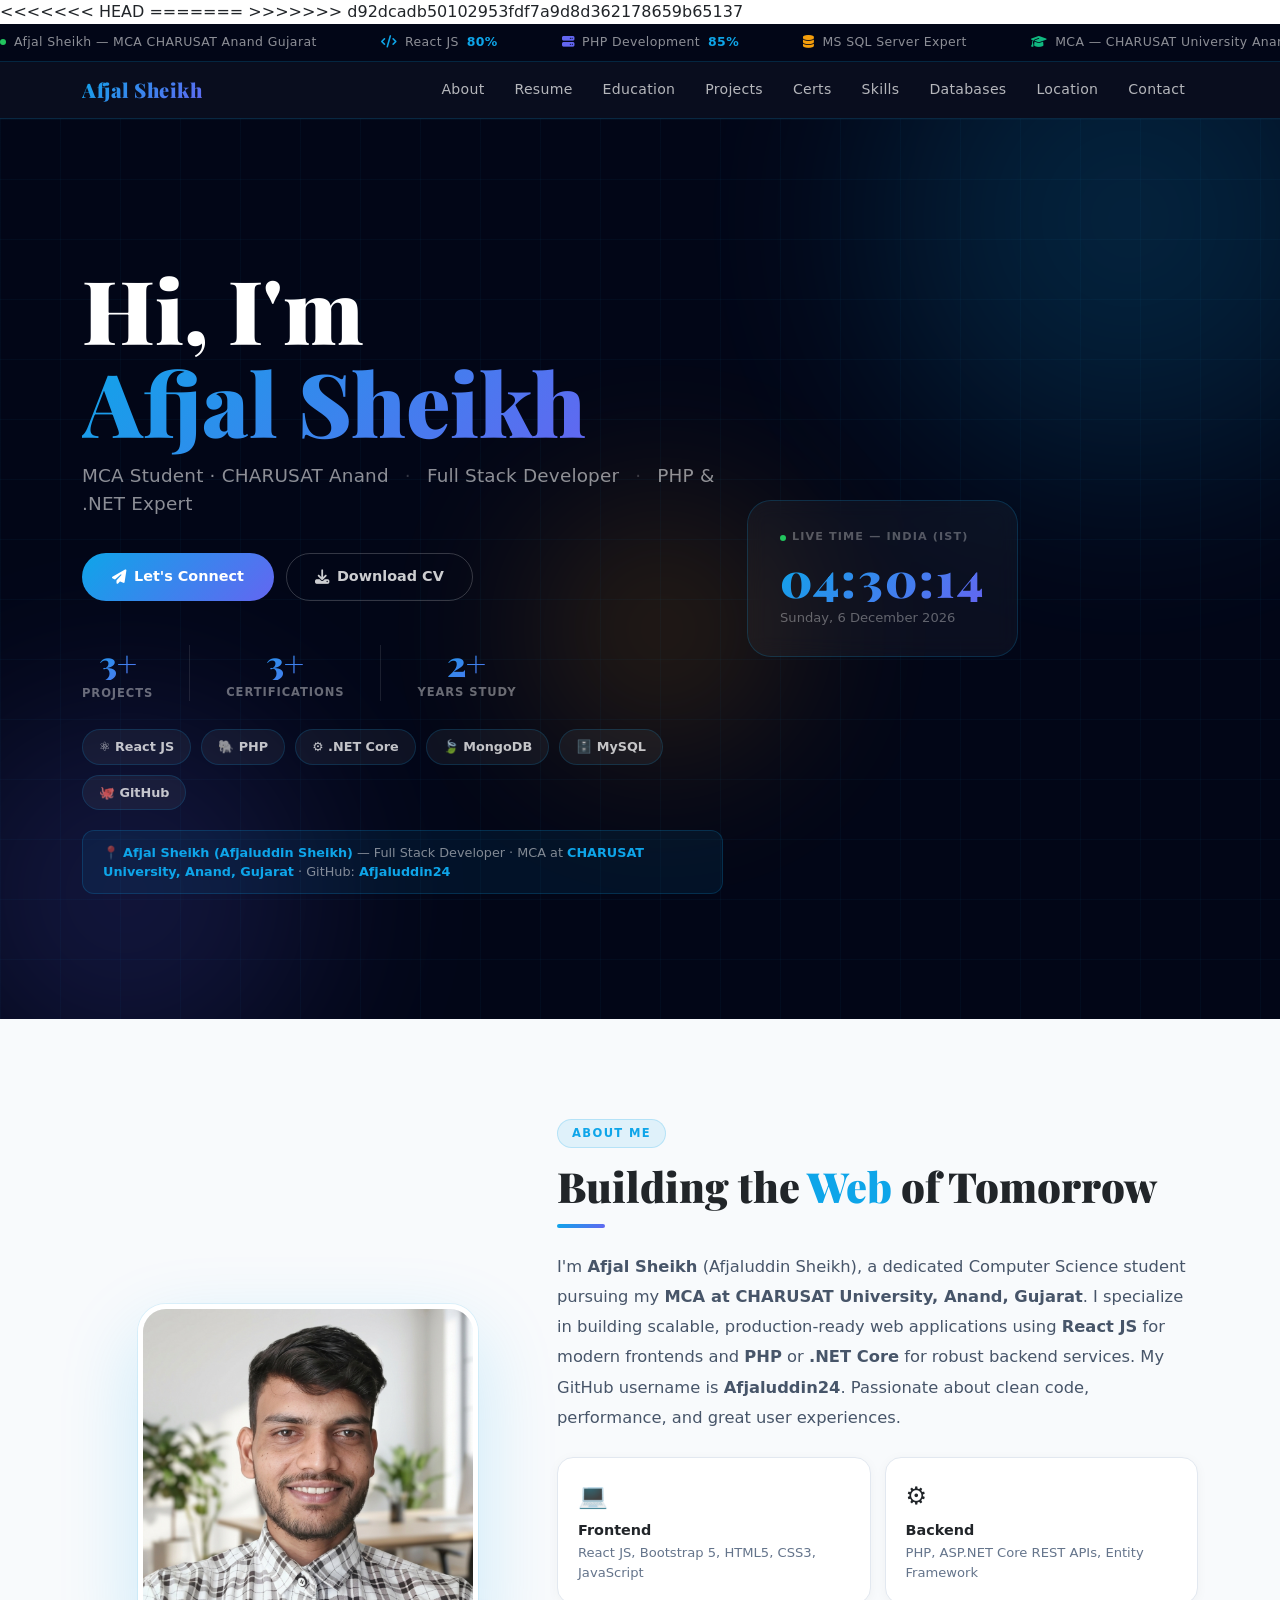
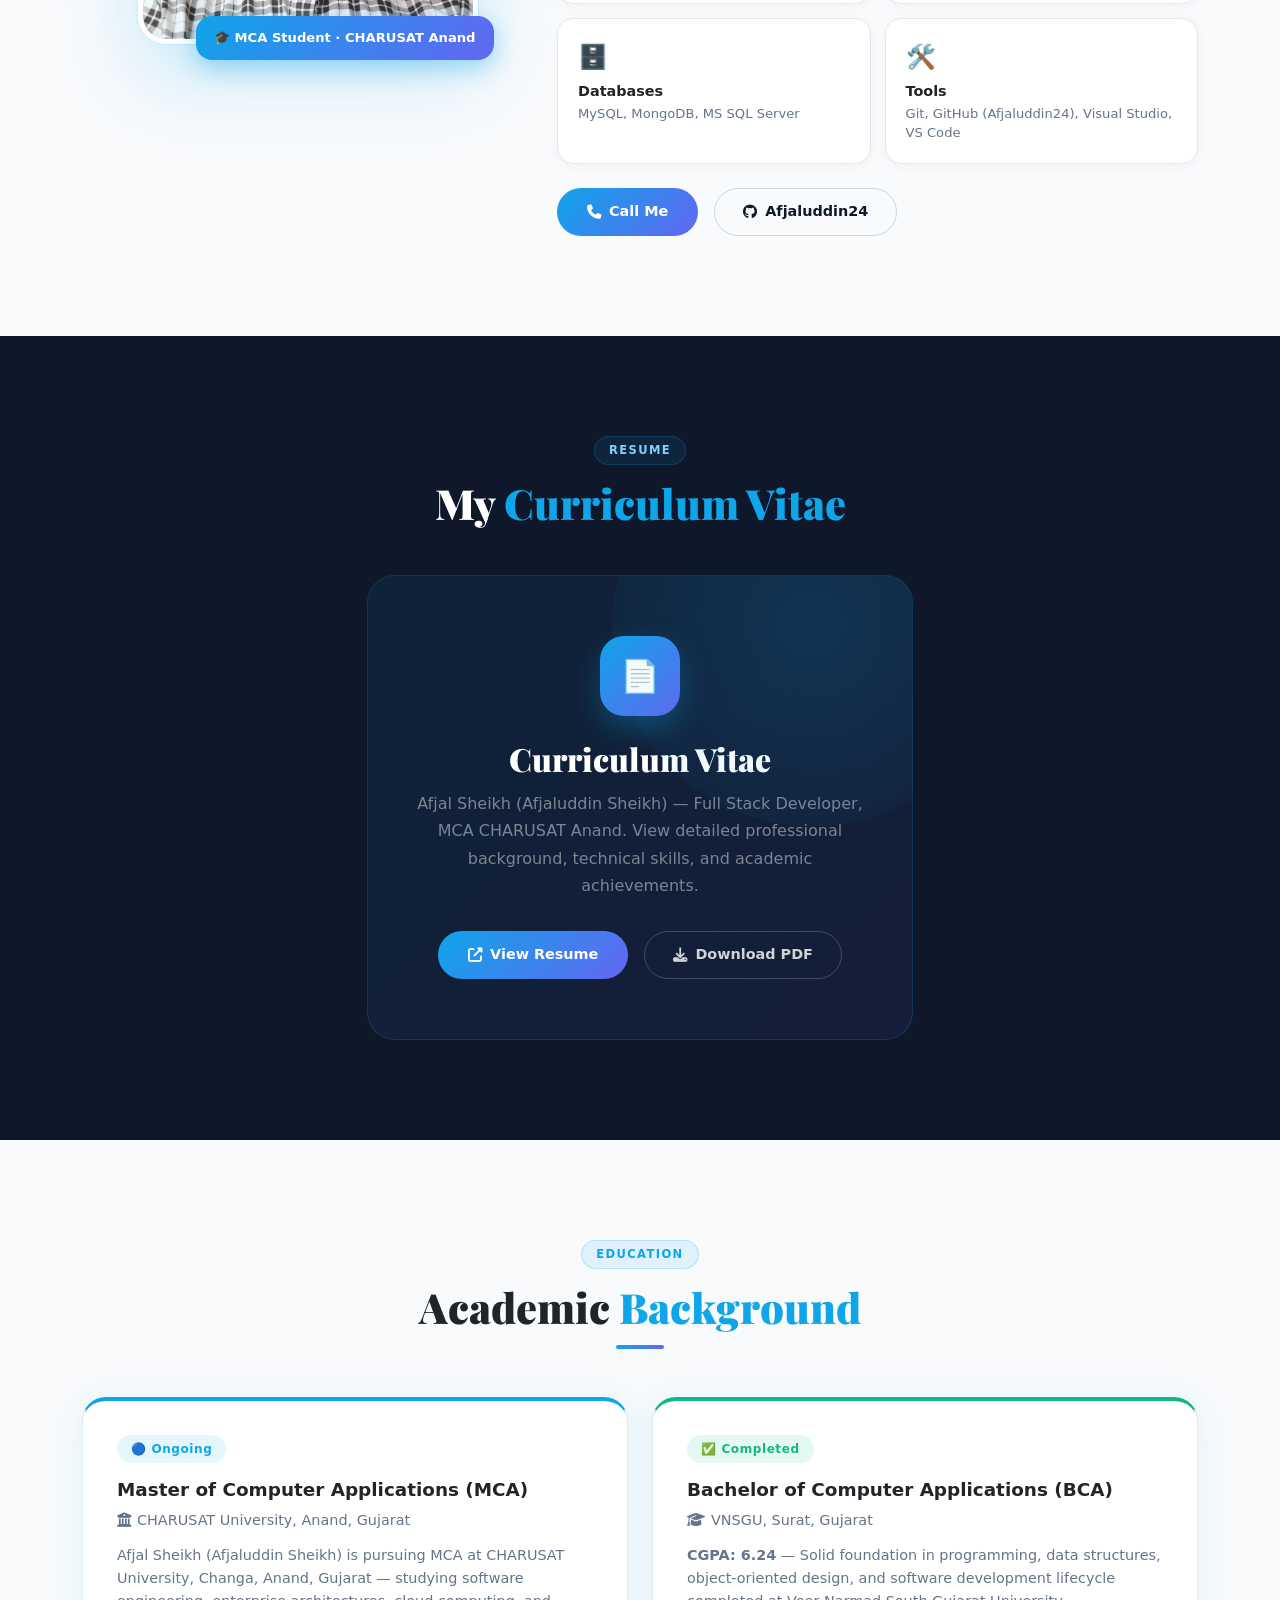
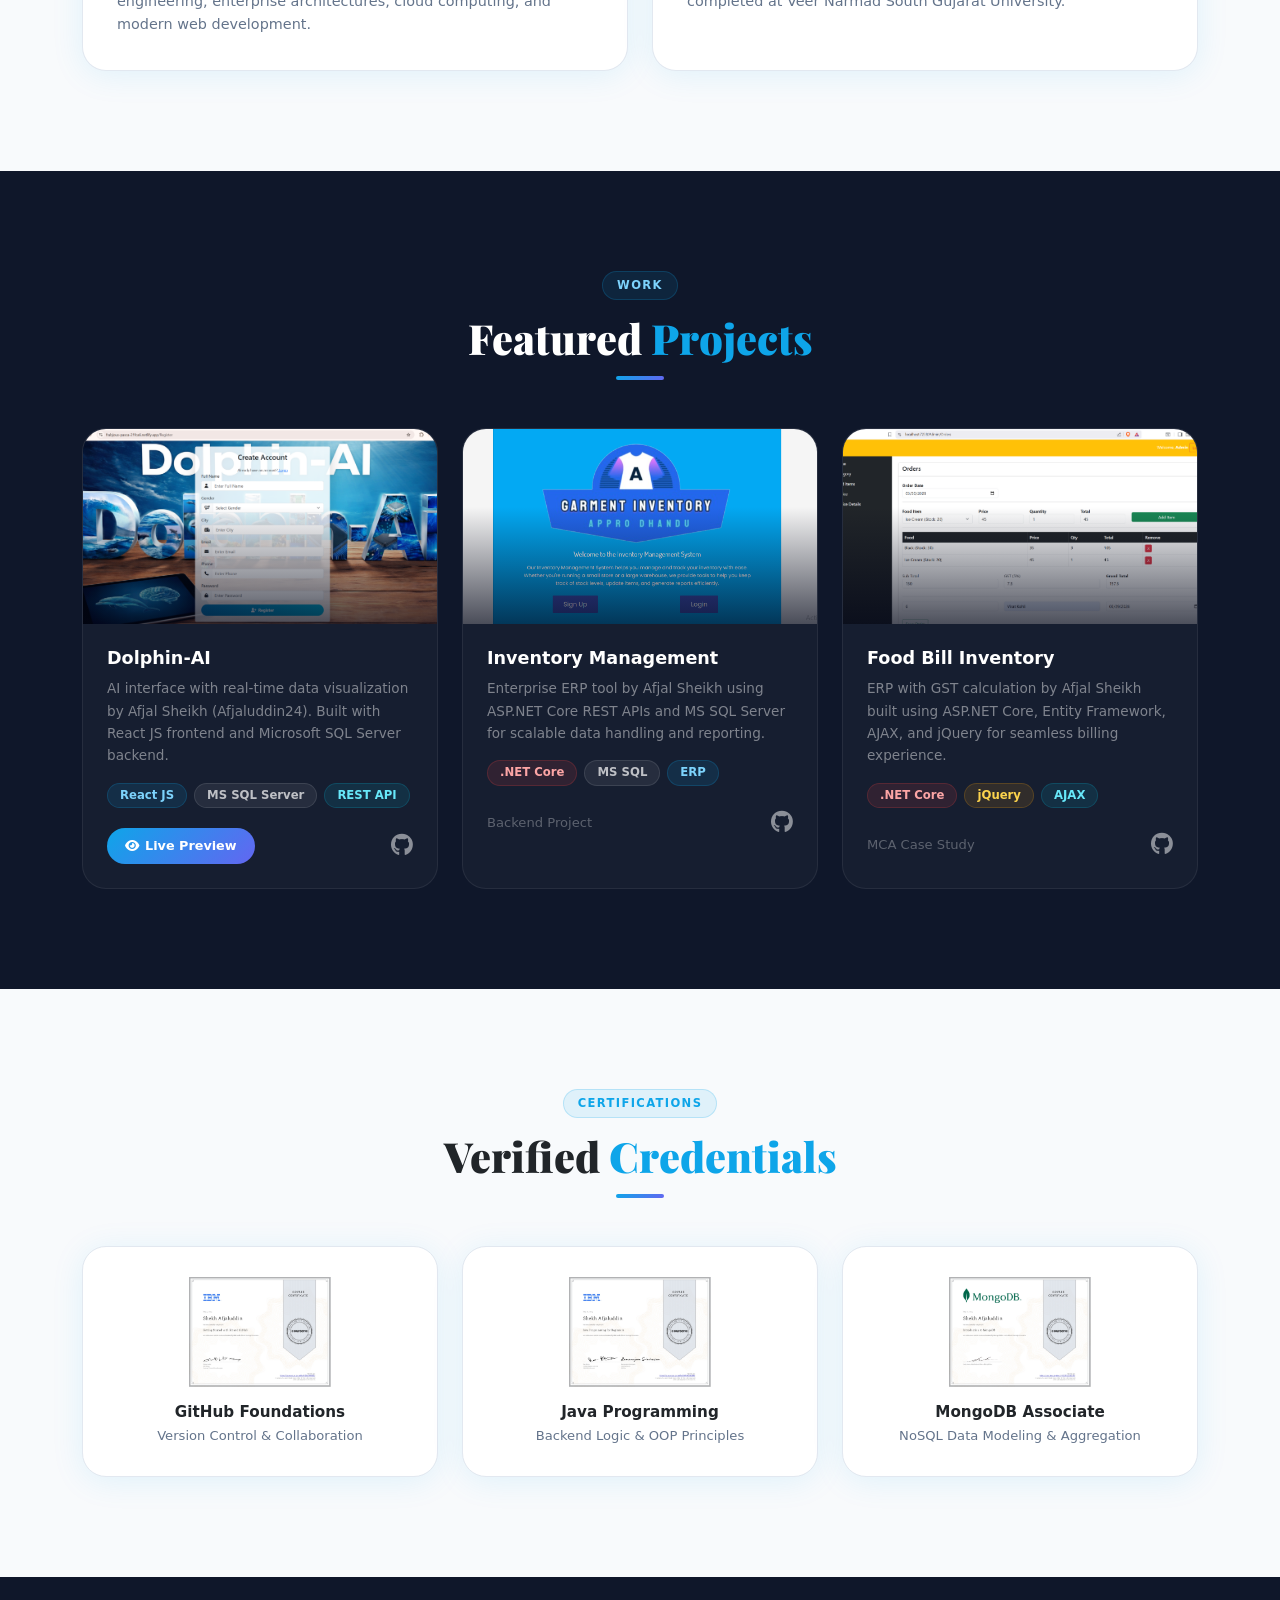
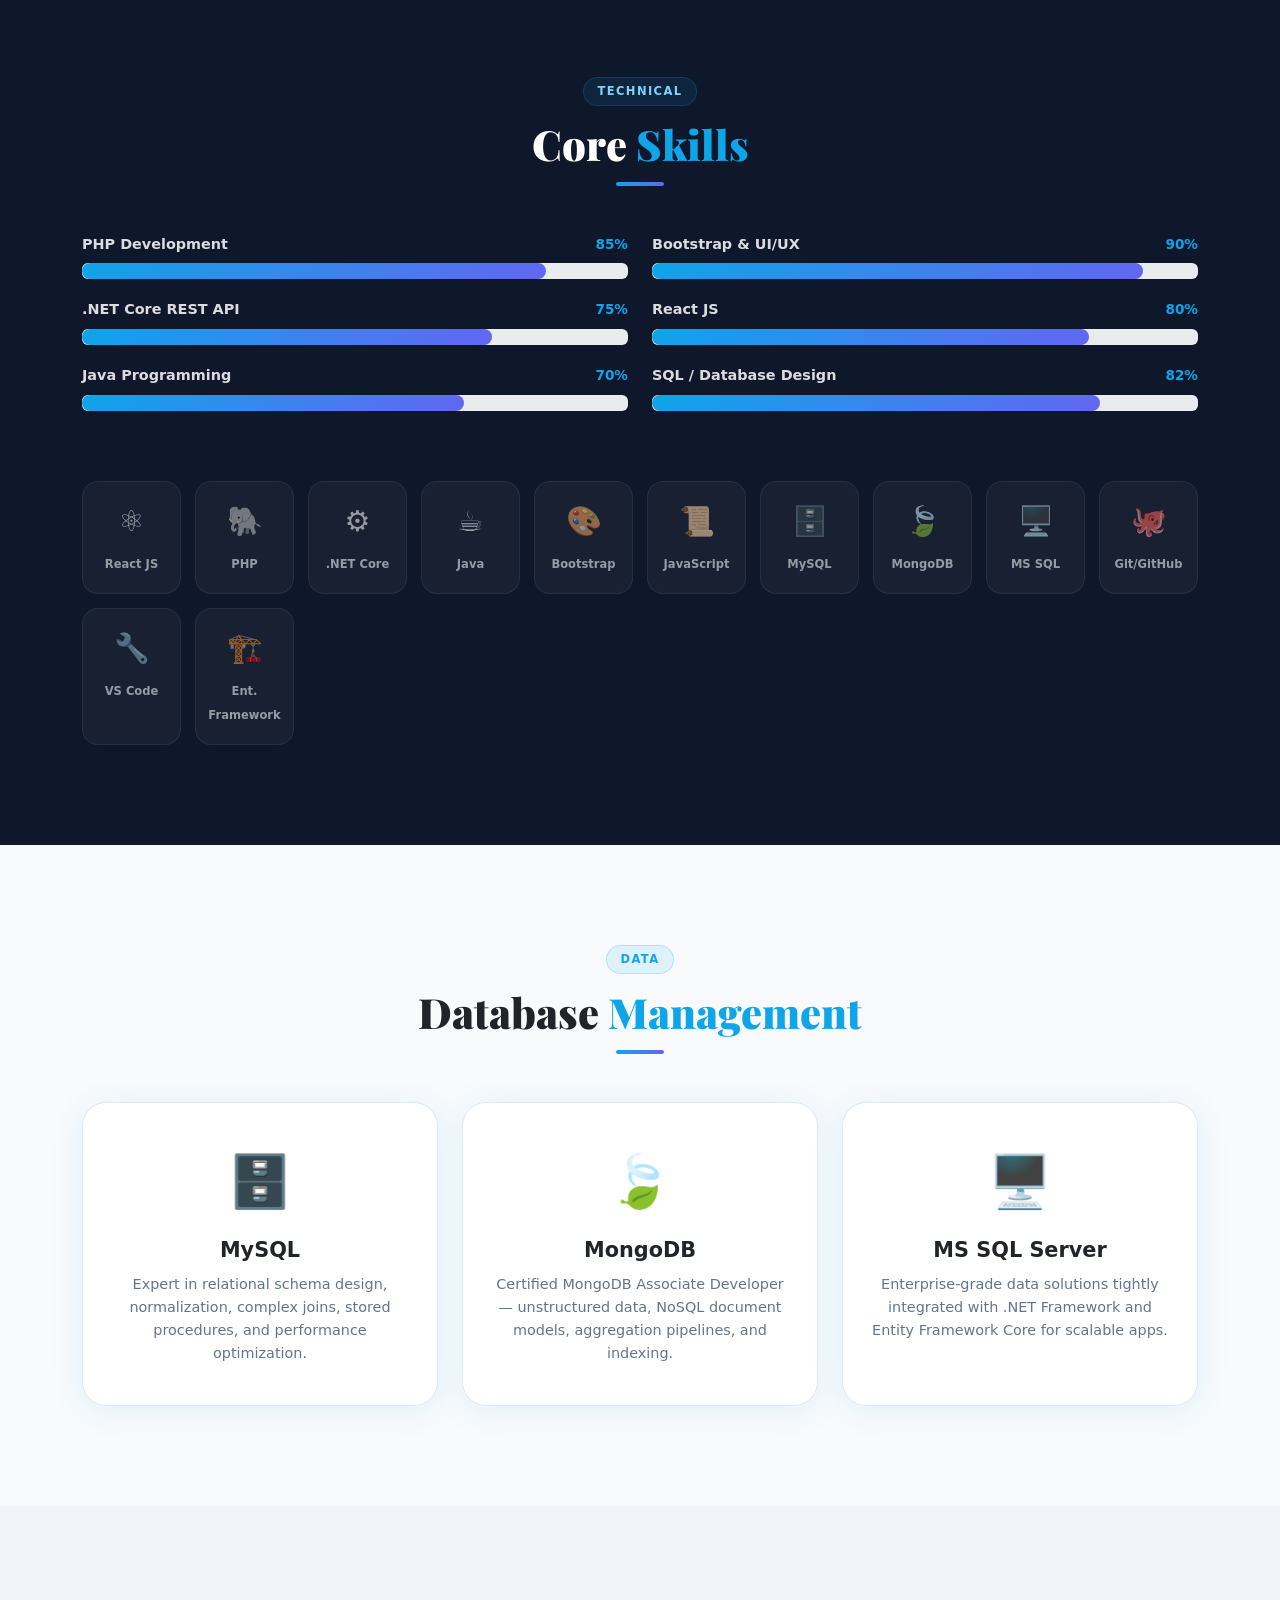
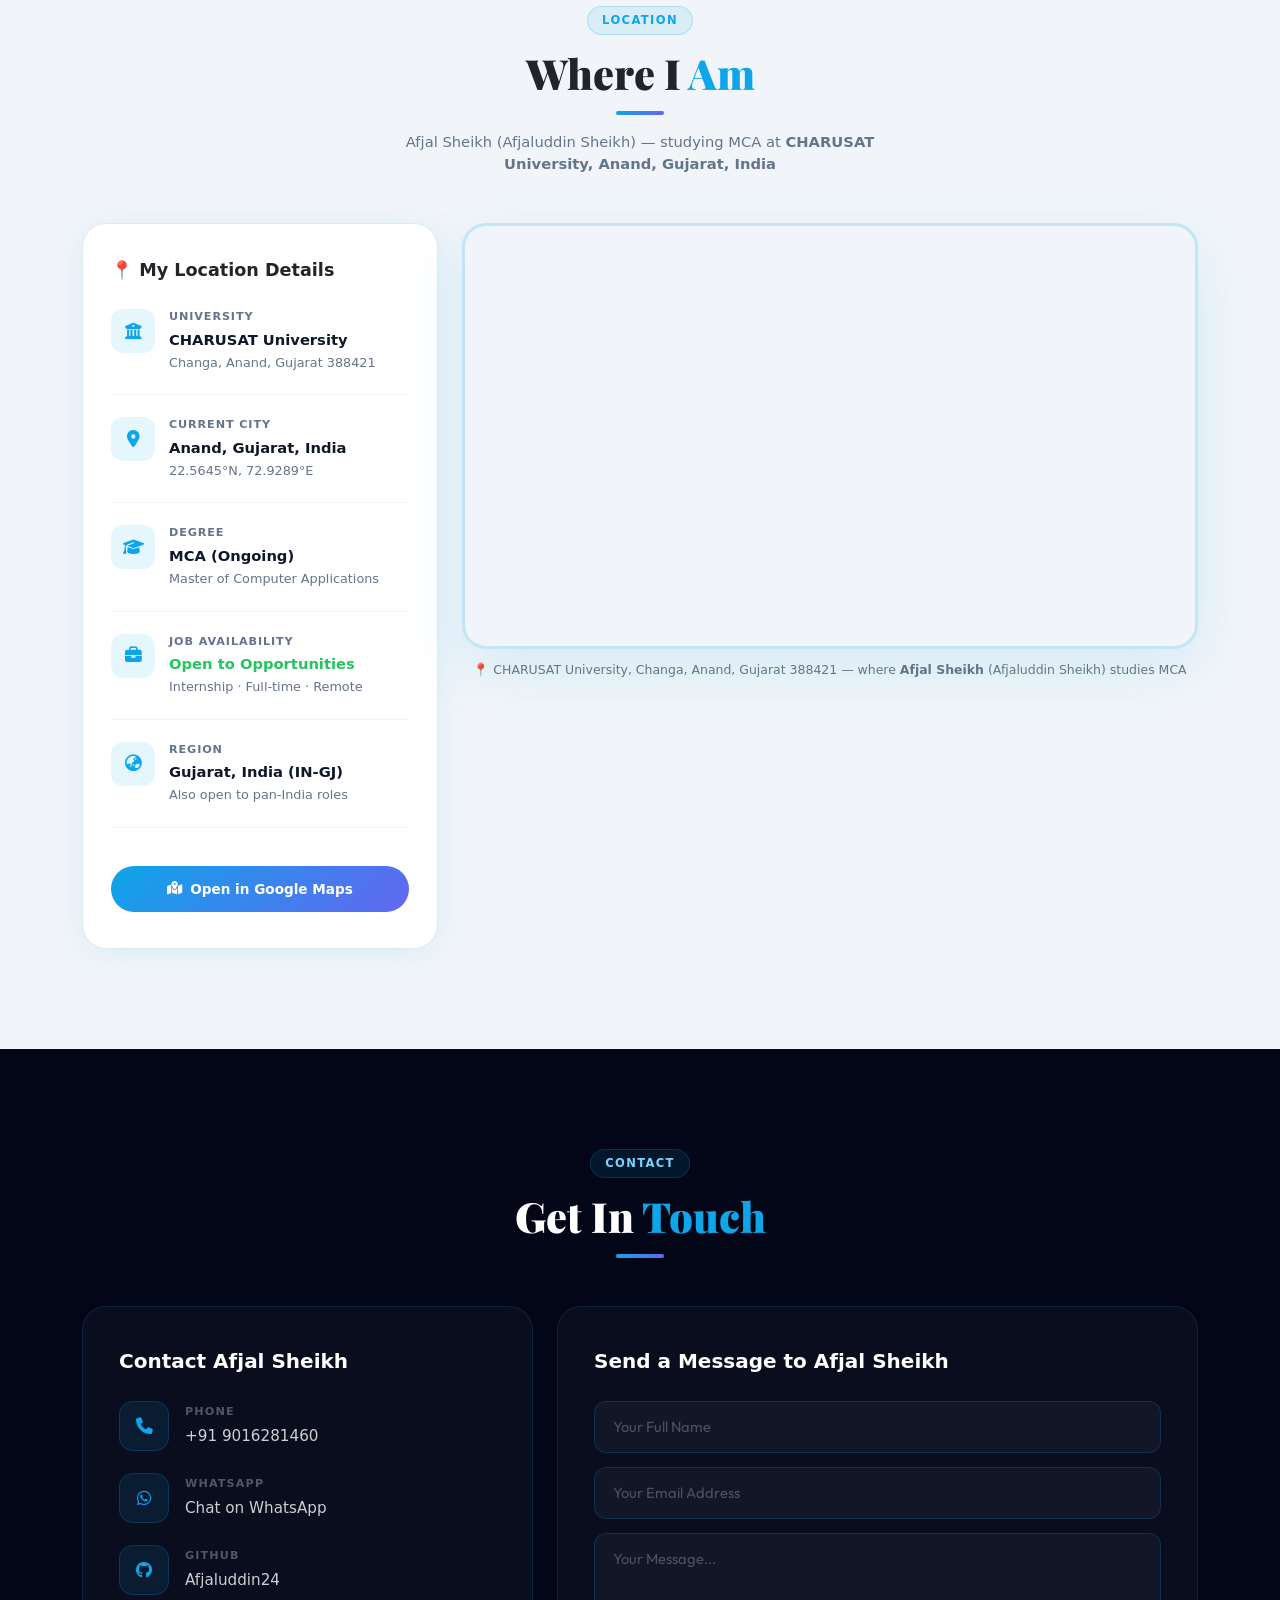
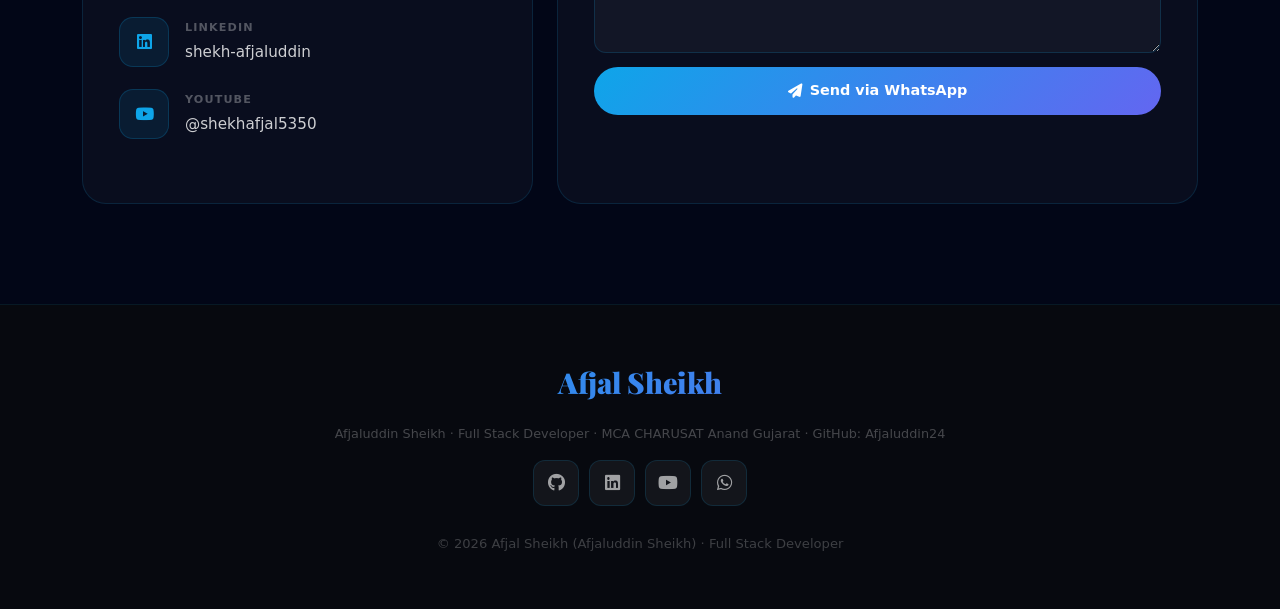
==== commit dd31f589: "Merge branch 'main' of https://github.com/Afjaluddin24/MyProfile" ====
--- a/index.html
+++ b/index.html
@@ -4,7 +4,12 @@
     <meta charset="UTF-8">
     <meta name="viewport" content="width=device-width, initial-scale=1.0">
 
+<<<<<<< HEAD
     <title>Afjal Sheikh | Full Stack Developer | PHP, React JS, .NET Core | MCA CHARUSAT | Anand Gujarat</title>
+=======
+    <!-- ===================== PRIMARY SEO META TAGS ===================== -->
+    <title>Afjal Sheikh | Full Stack Developer | PHP, React JS, .NET Core | Web site design| Kervada Gujarat</title>
+>>>>>>> d92dcadb50102953fdf7a9d8d362178659b65137
     <meta name="description" content="Afjal Sheikh (Afjaluddin Sheikh) is a Full Stack Developer and MCA student at CHARUSAT University, Anand, Gujarat. Specializes in PHP, React JS, .NET Core REST APIs, MySQL, MongoDB, MS SQL Server. Available for internship and jobs.">
     <meta name="keywords" content="Afjal Sheikh developer, Afjaluddin Sheikh, Full Stack Developer CHARUSAT, PHP Developer Gujarat, React JS Developer MCA, .NET Core Developer Anand, MCA Student CHARUSAT Anand, Web Developer India, MongoDB certified developer, MySQL developer, MS SQL Server, ASP.NET Core, JavaScript developer Gujarat, Bootstrap developer, GitHub Afjaluddin24, portfolio developer Gujarat, Afjal Sheikh MCA, Afjal Sheikh portfolio, afjalsheikhdev, Full Stack Developer Anand Gujarat">
     <meta name="author" content="Afjal Sheikh - Afjaluddin Sheikh">
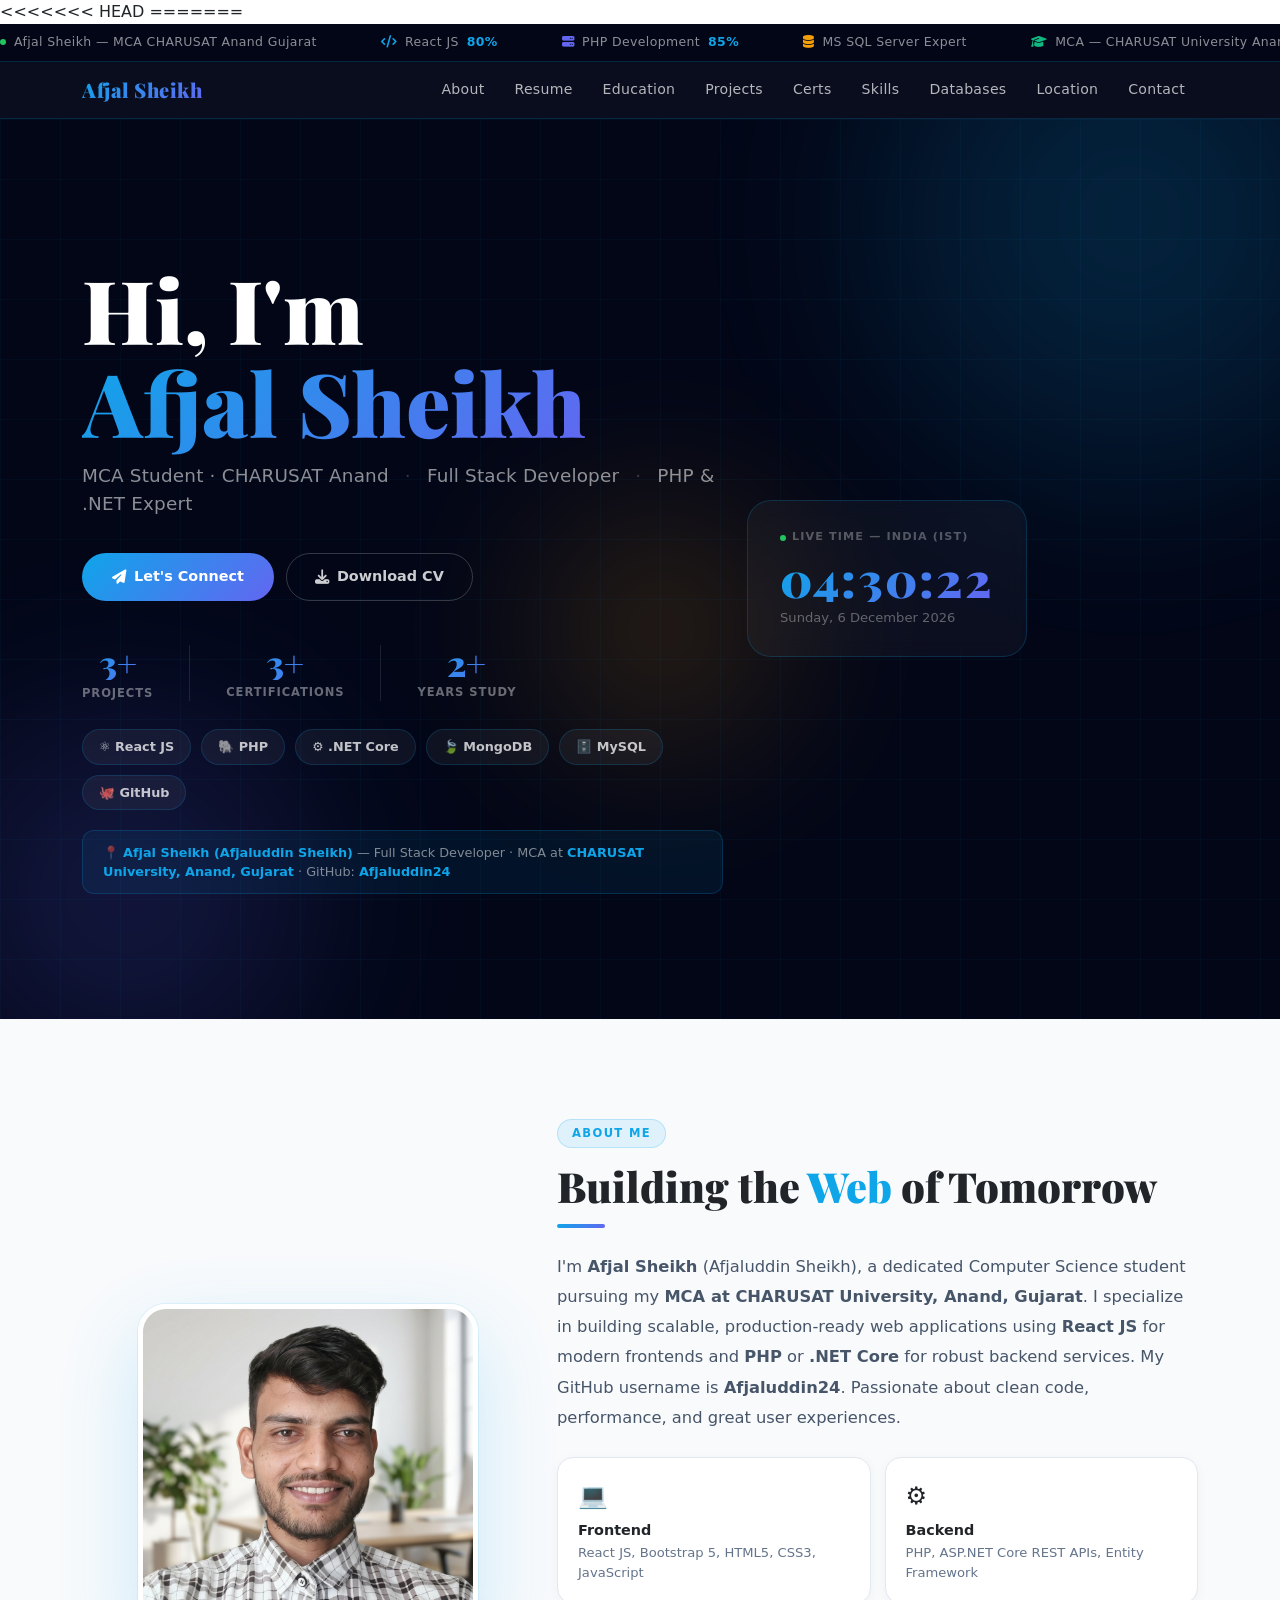
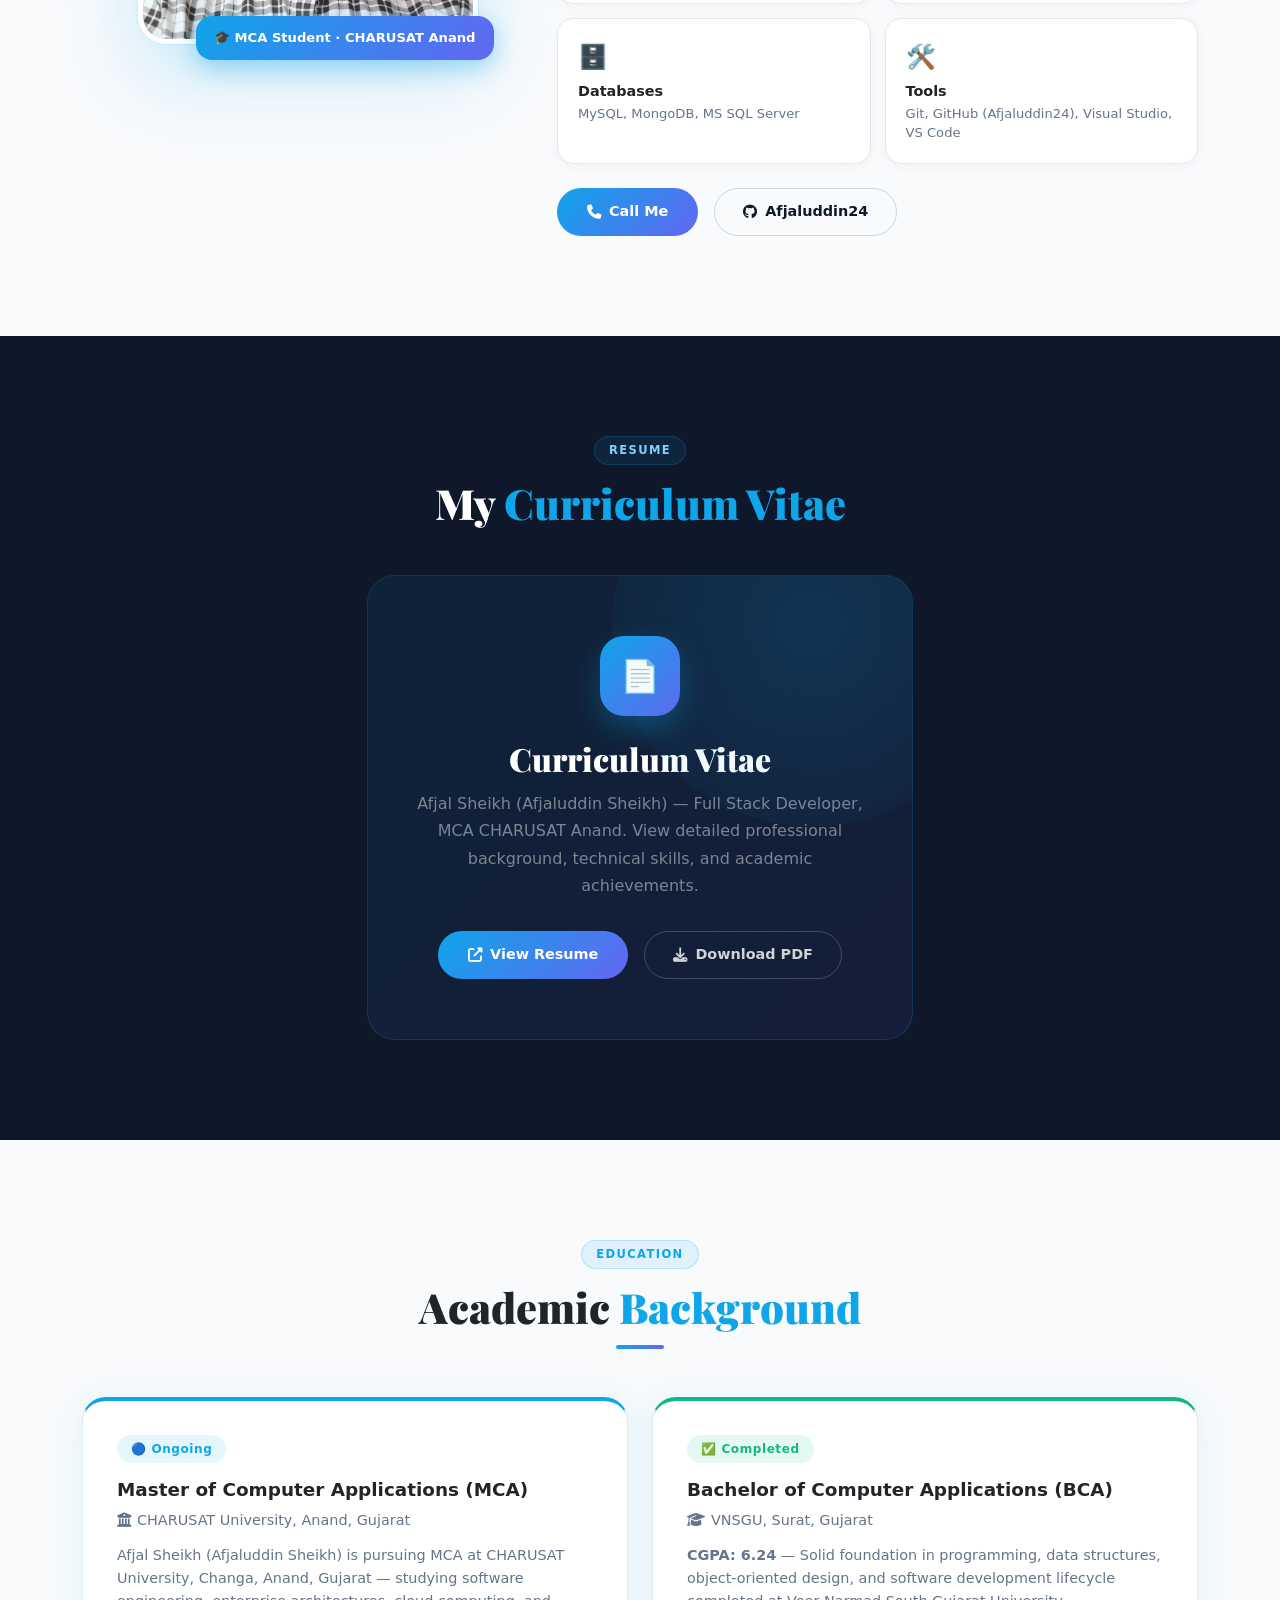
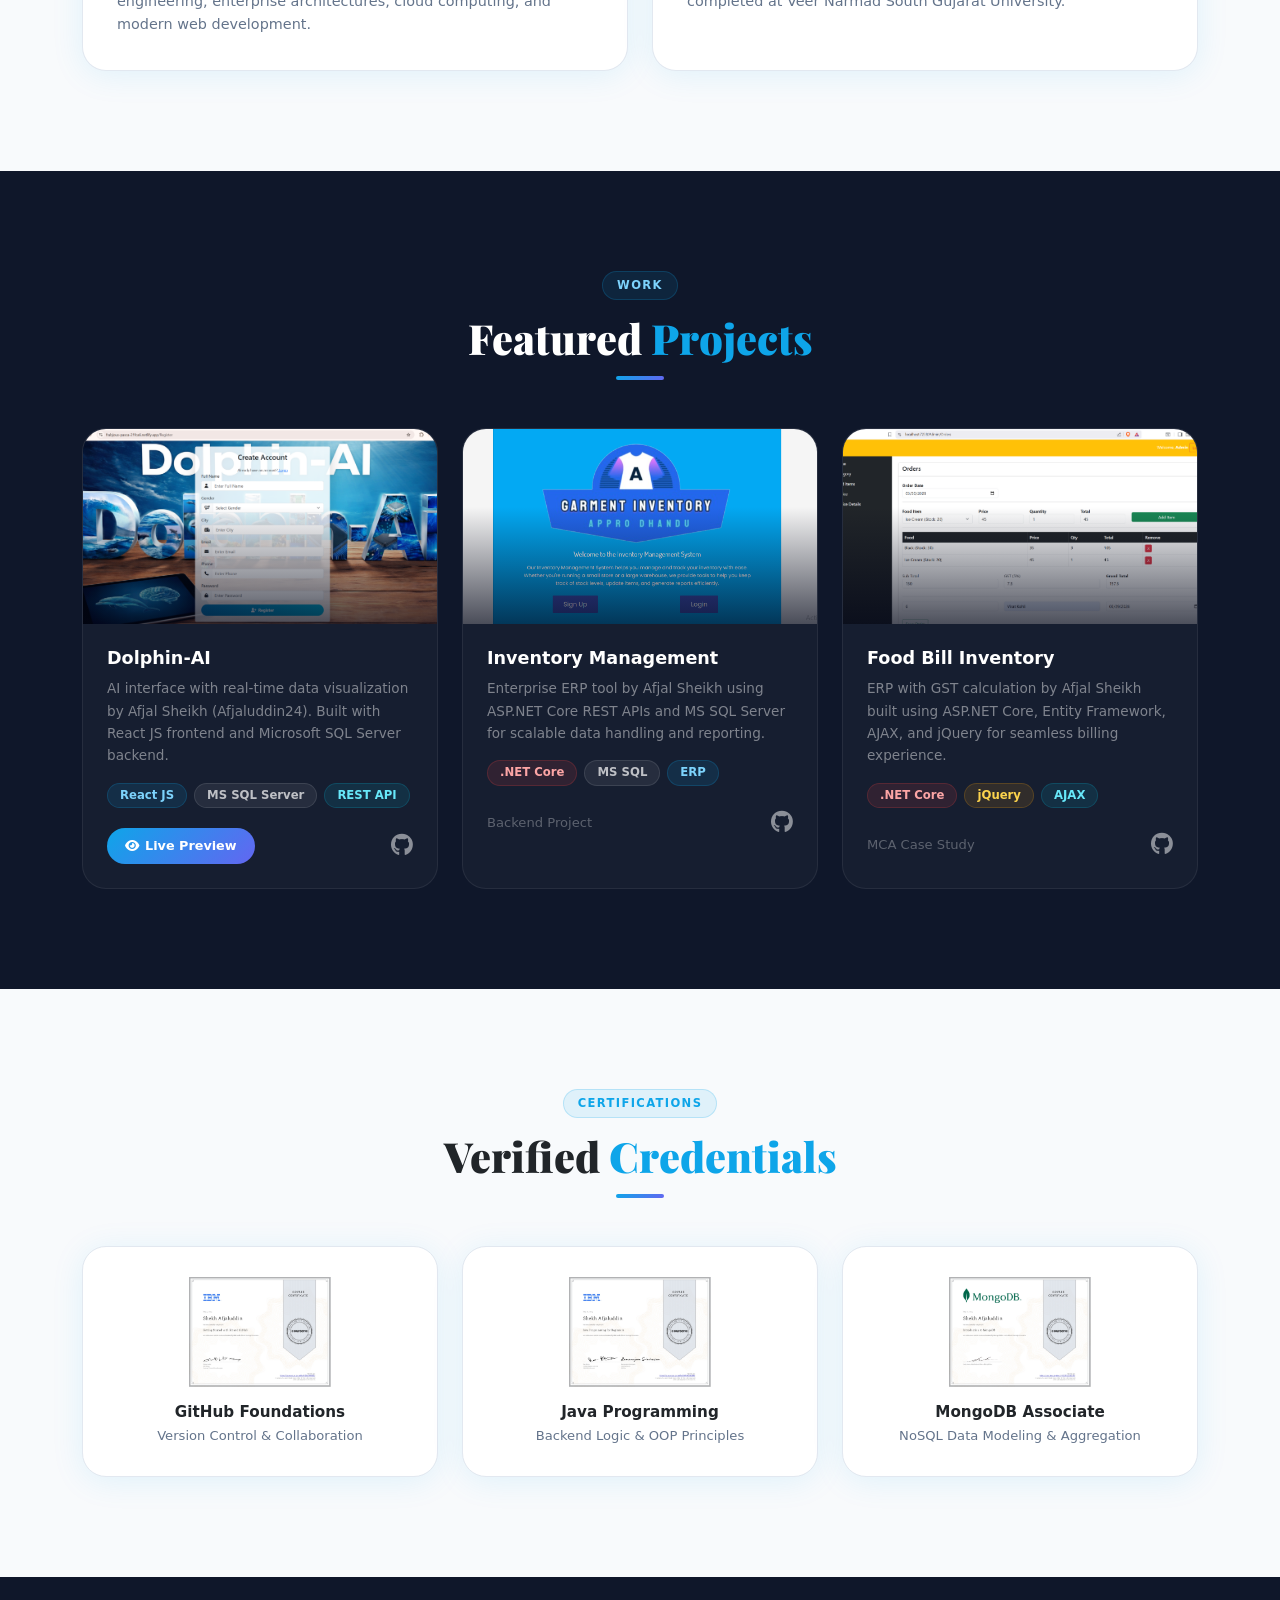
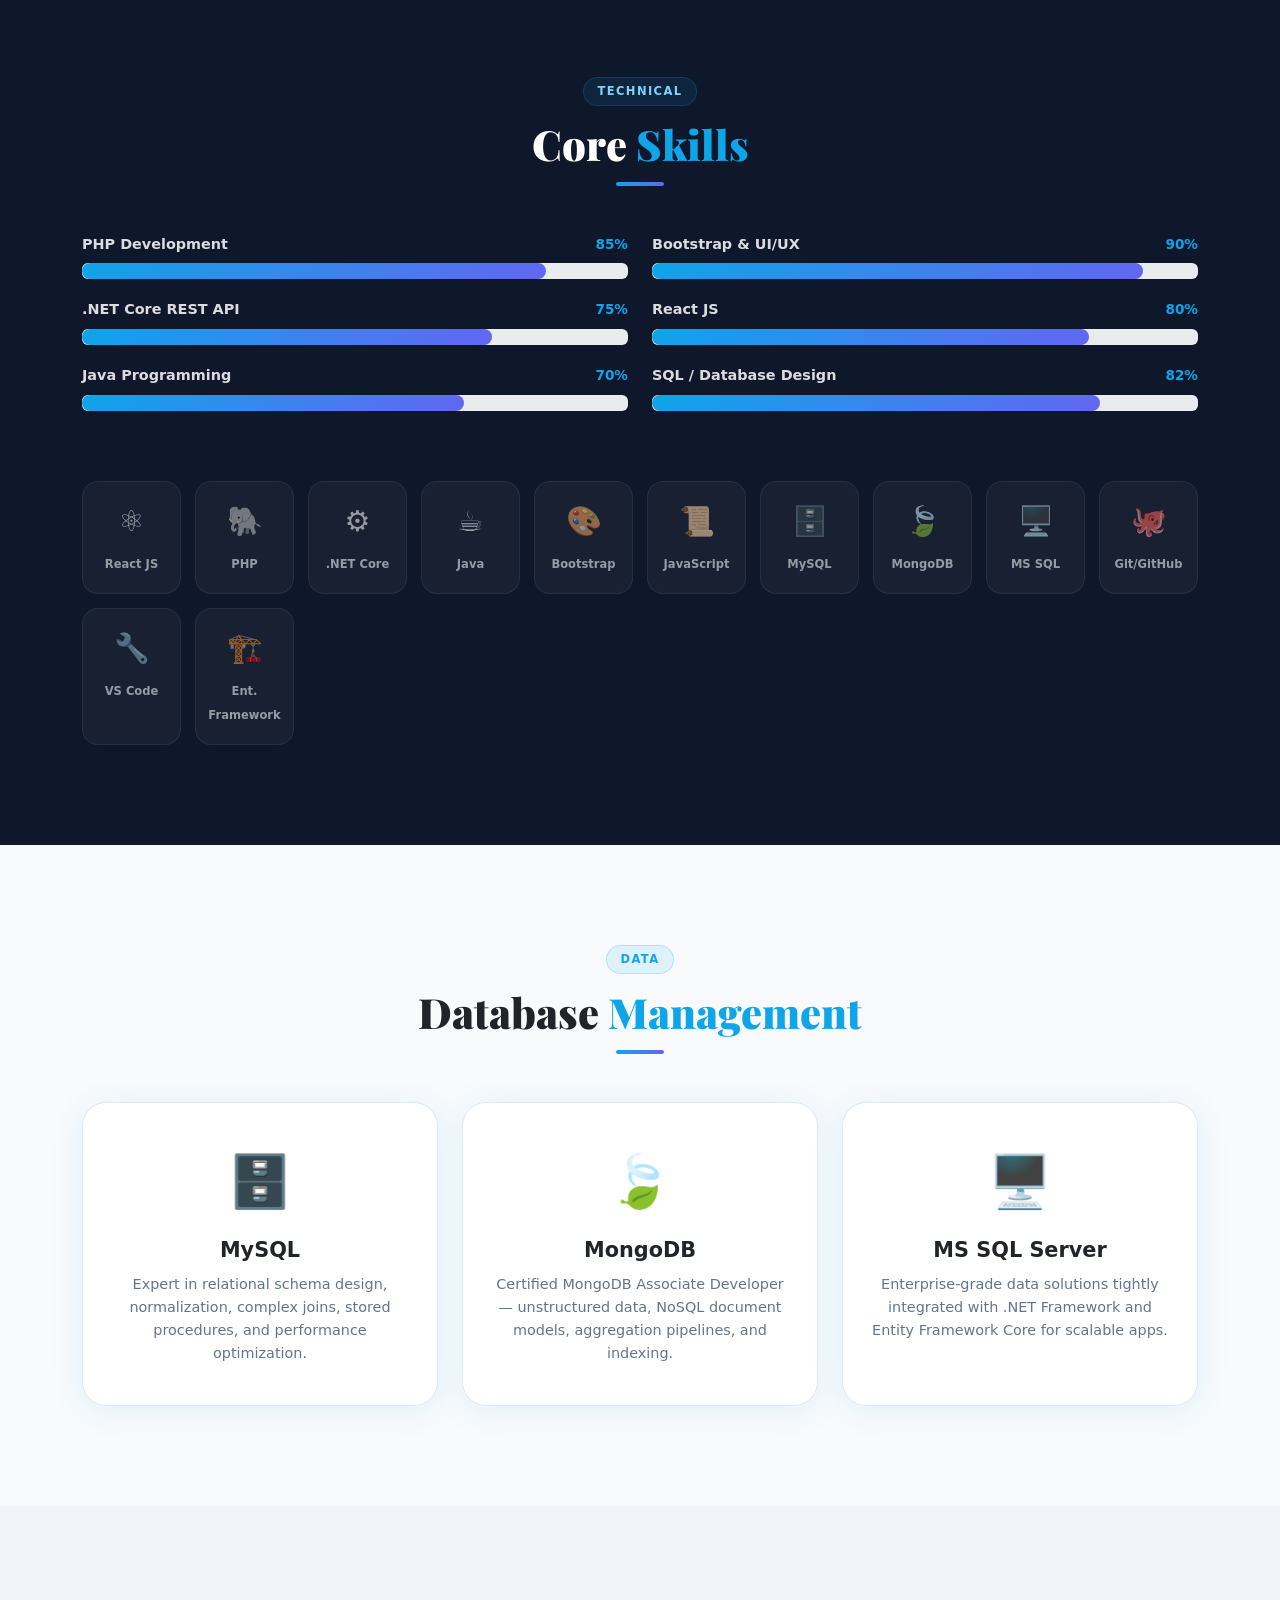
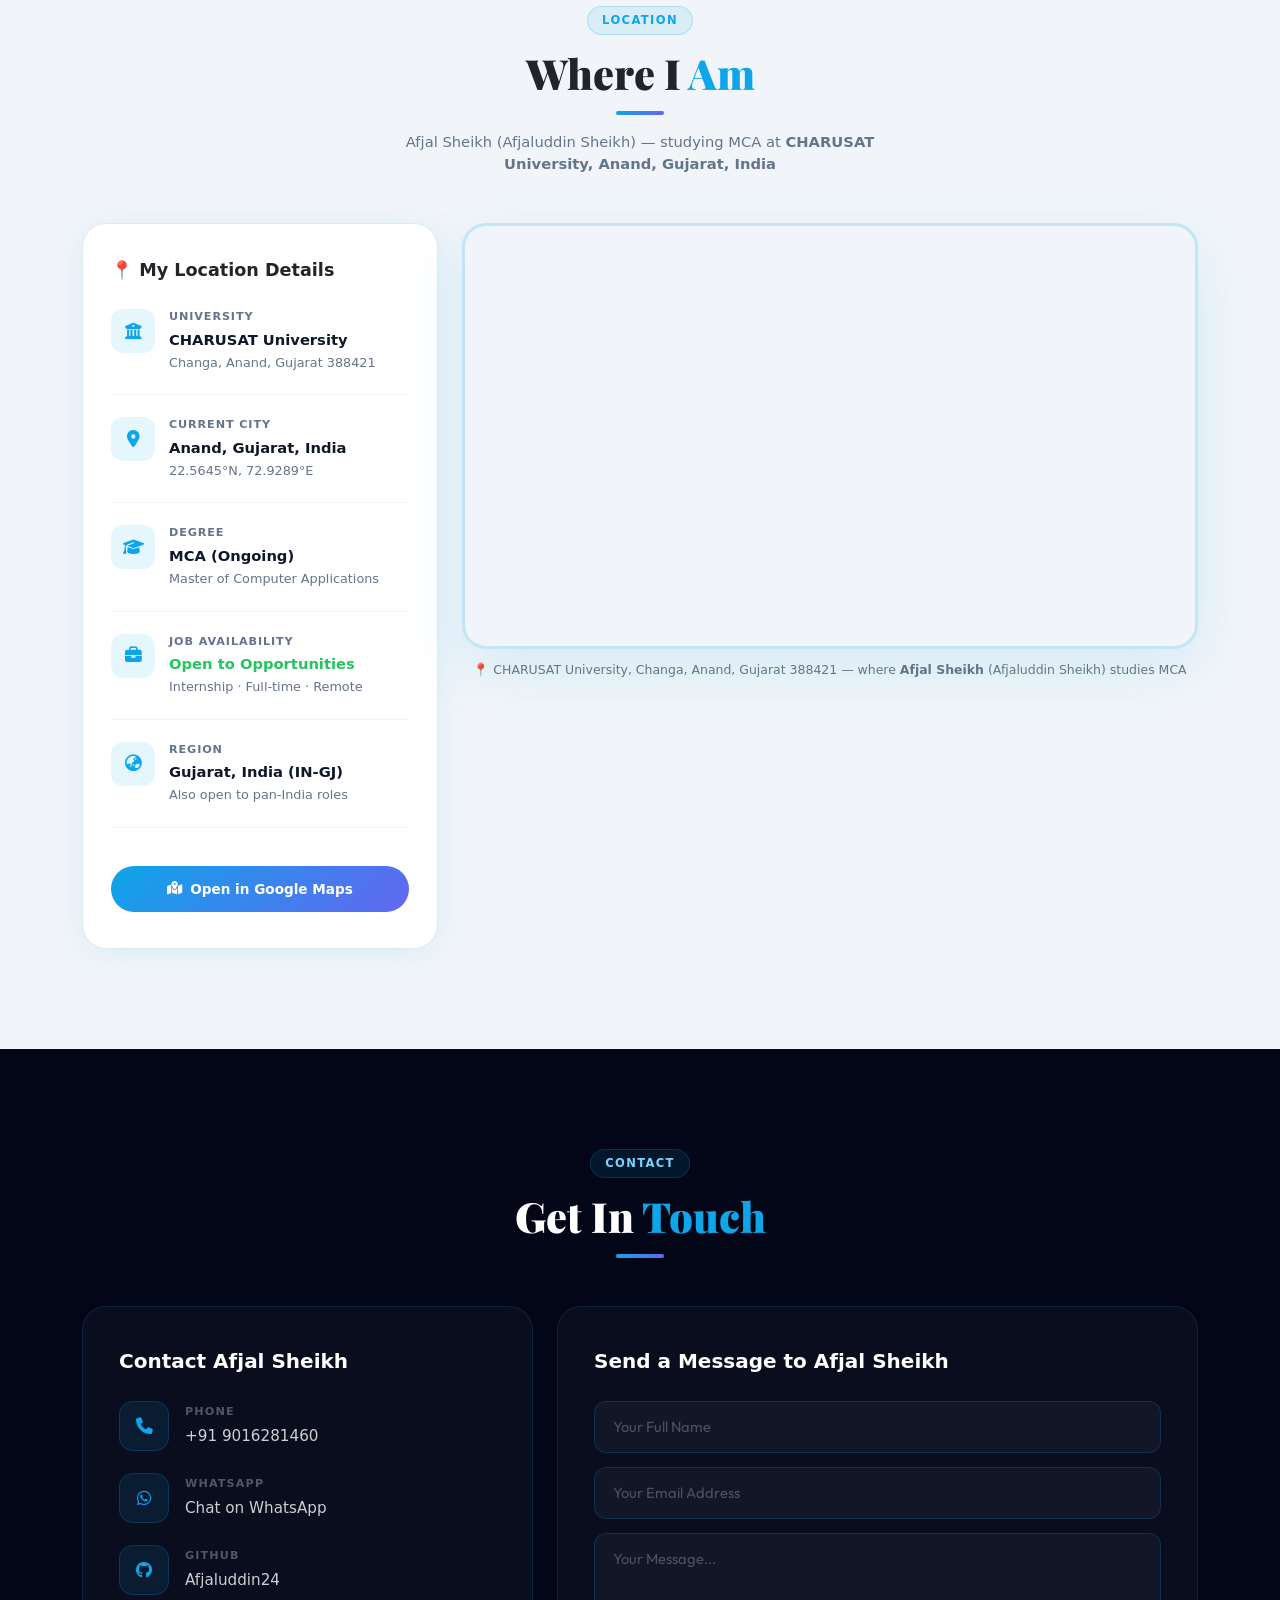
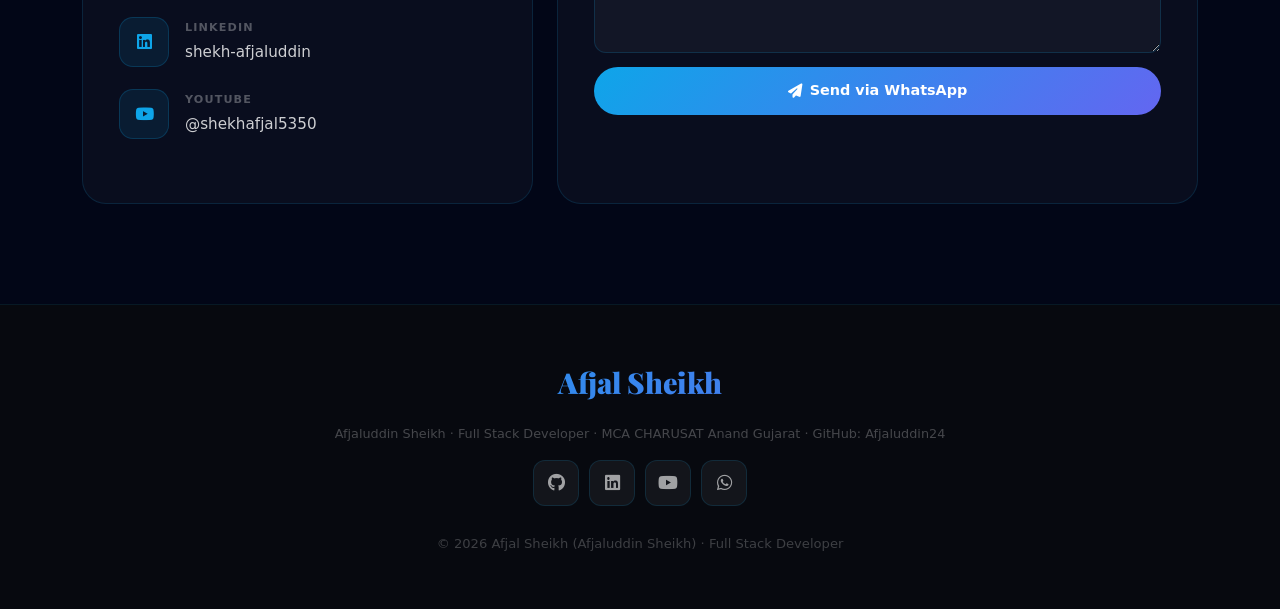
==== commit e5b40fc0: "Update index.html" ====
--- a/index.html
+++ b/index.html
@@ -9,7 +9,6 @@
 =======
     <!-- ===================== PRIMARY SEO META TAGS ===================== -->
     <title>Afjal Sheikh | Full Stack Developer | PHP, React JS, .NET Core | Web site design| Kervada Gujarat</title>
->>>>>>> d92dcadb50102953fdf7a9d8d362178659b65137
     <meta name="description" content="Afjal Sheikh (Afjaluddin Sheikh) is a Full Stack Developer and MCA student at CHARUSAT University, Anand, Gujarat. Specializes in PHP, React JS, .NET Core REST APIs, MySQL, MongoDB, MS SQL Server. Available for internship and jobs.">
     <meta name="keywords" content="Afjal Sheikh developer, Afjaluddin Sheikh, Full Stack Developer CHARUSAT, PHP Developer Gujarat, React JS Developer MCA, .NET Core Developer Anand, MCA Student CHARUSAT Anand, Web Developer India, MongoDB certified developer, MySQL developer, MS SQL Server, ASP.NET Core, JavaScript developer Gujarat, Bootstrap developer, GitHub Afjaluddin24, portfolio developer Gujarat, Afjal Sheikh MCA, Afjal Sheikh portfolio, afjalsheikhdev, Full Stack Developer Anand Gujarat">
     <meta name="author" content="Afjal Sheikh - Afjaluddin Sheikh">
@@ -1290,4 +1289,4 @@
     }
 </script>
 </body>
-</html>+</html>
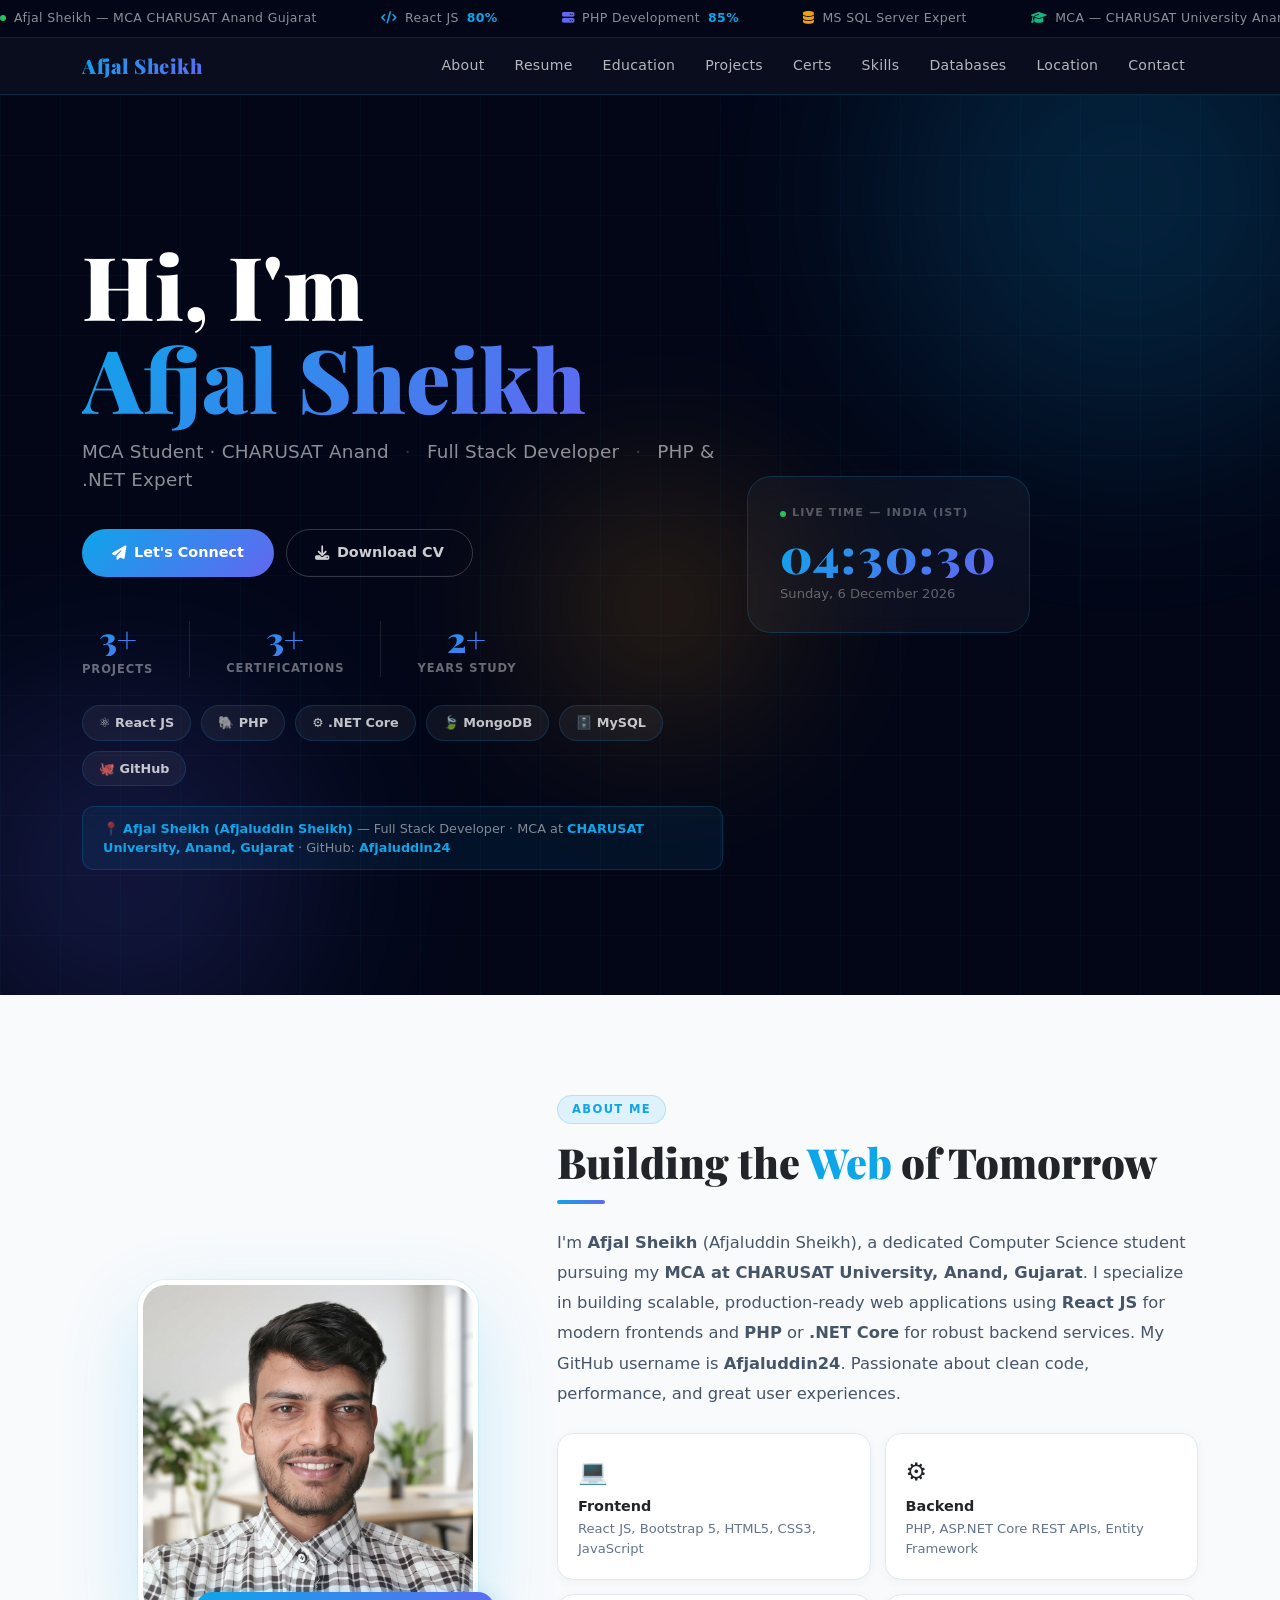
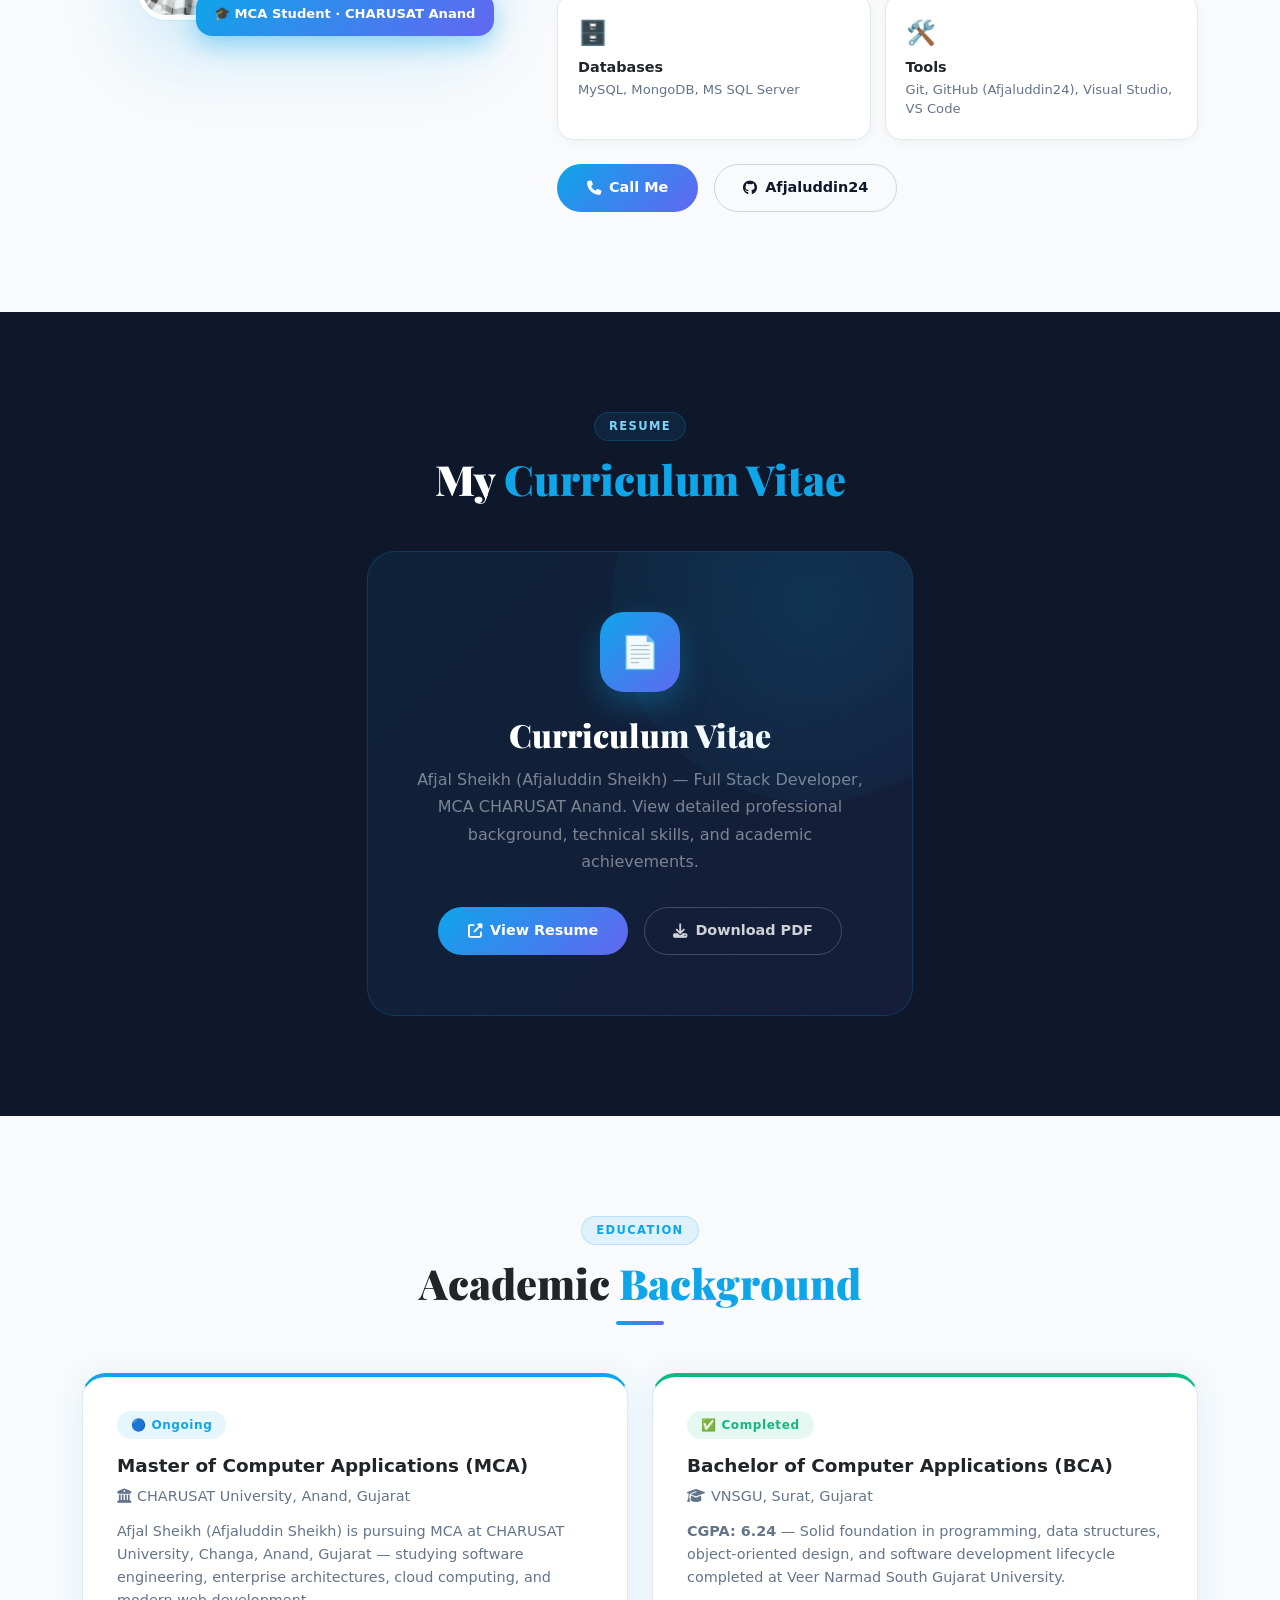
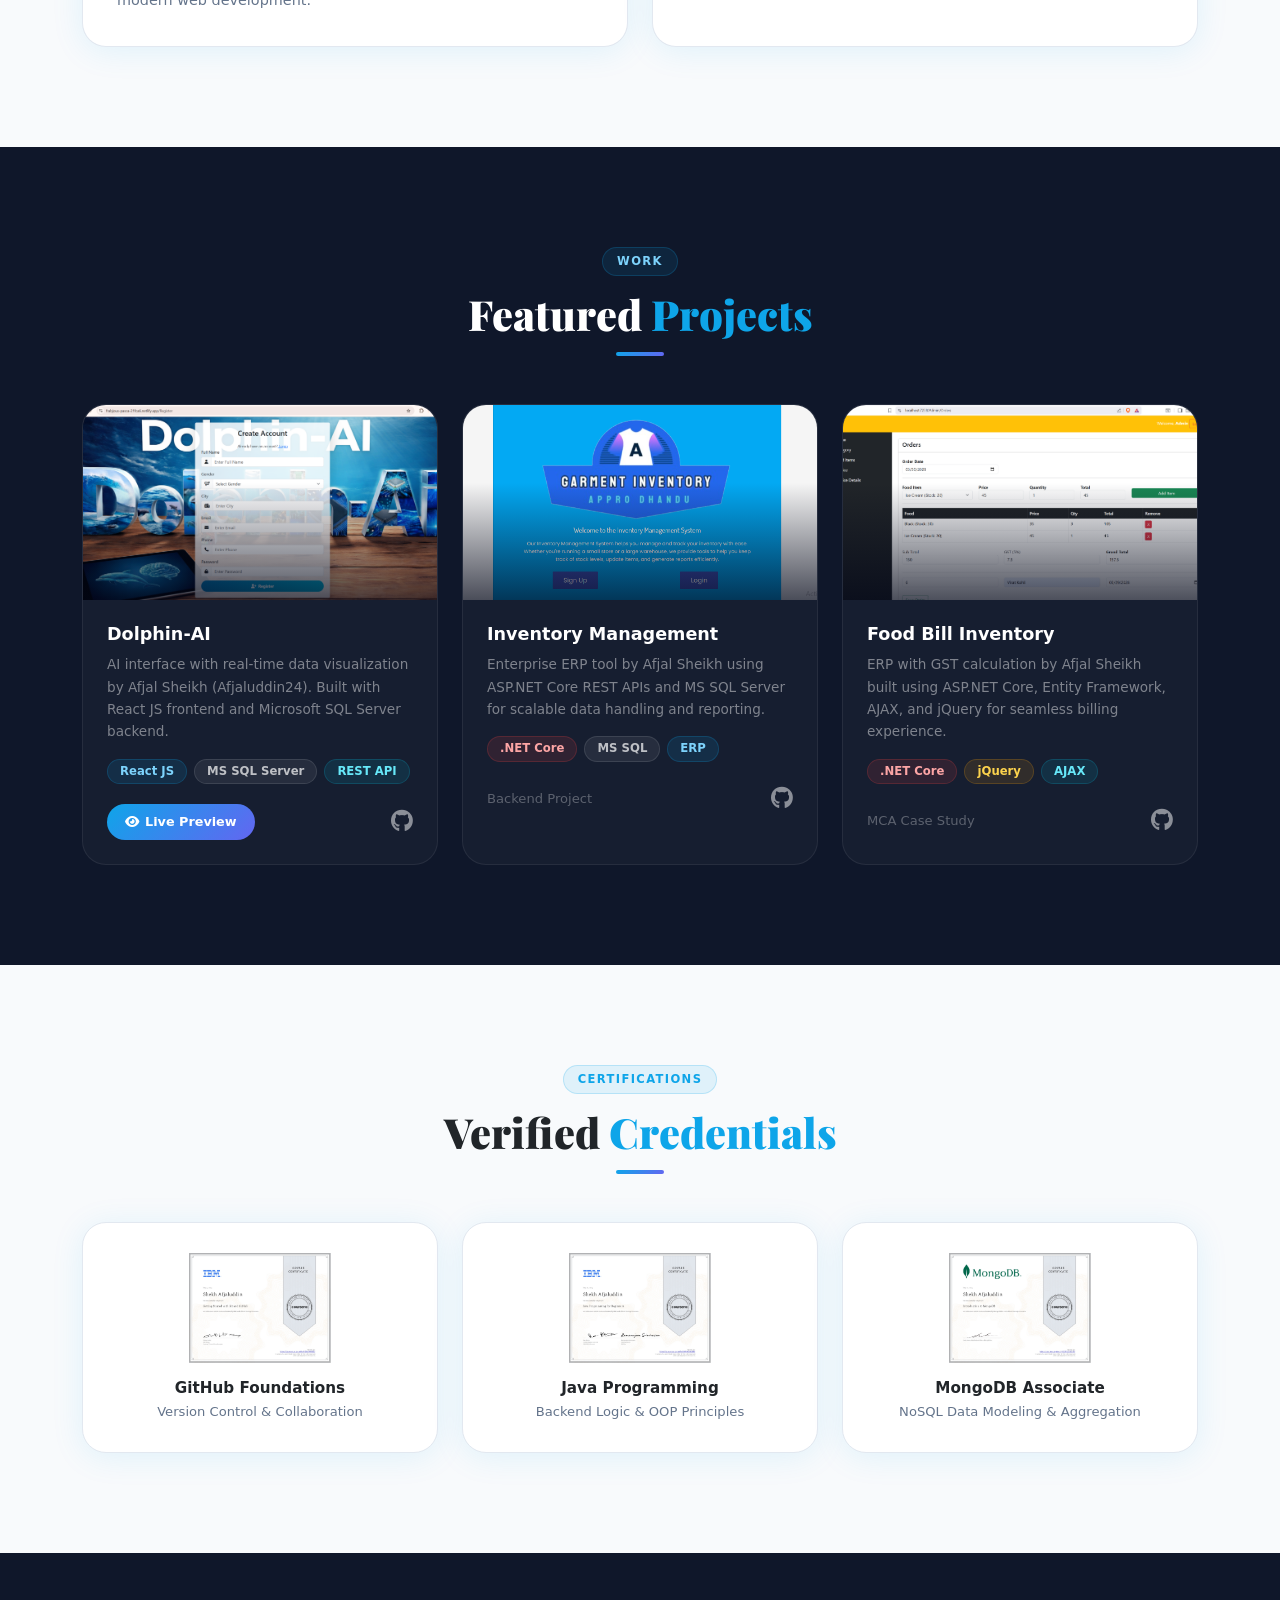
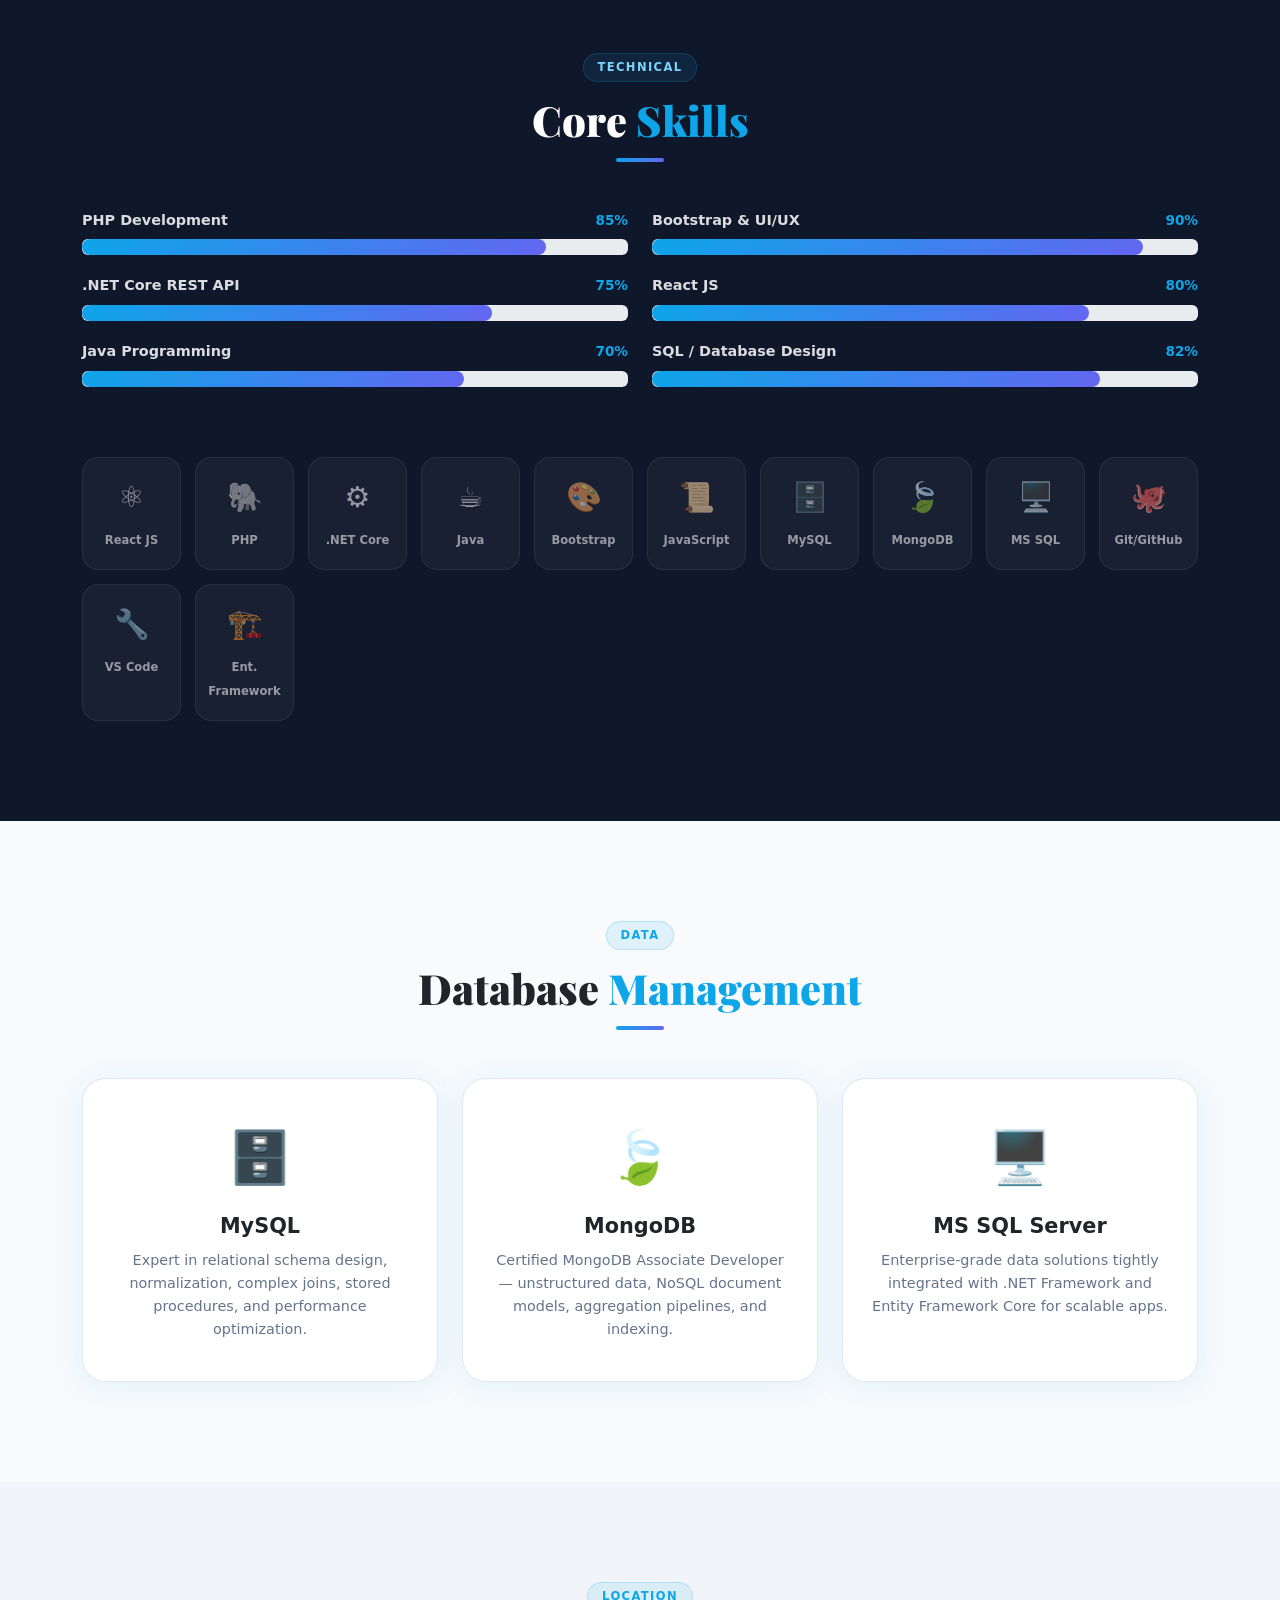
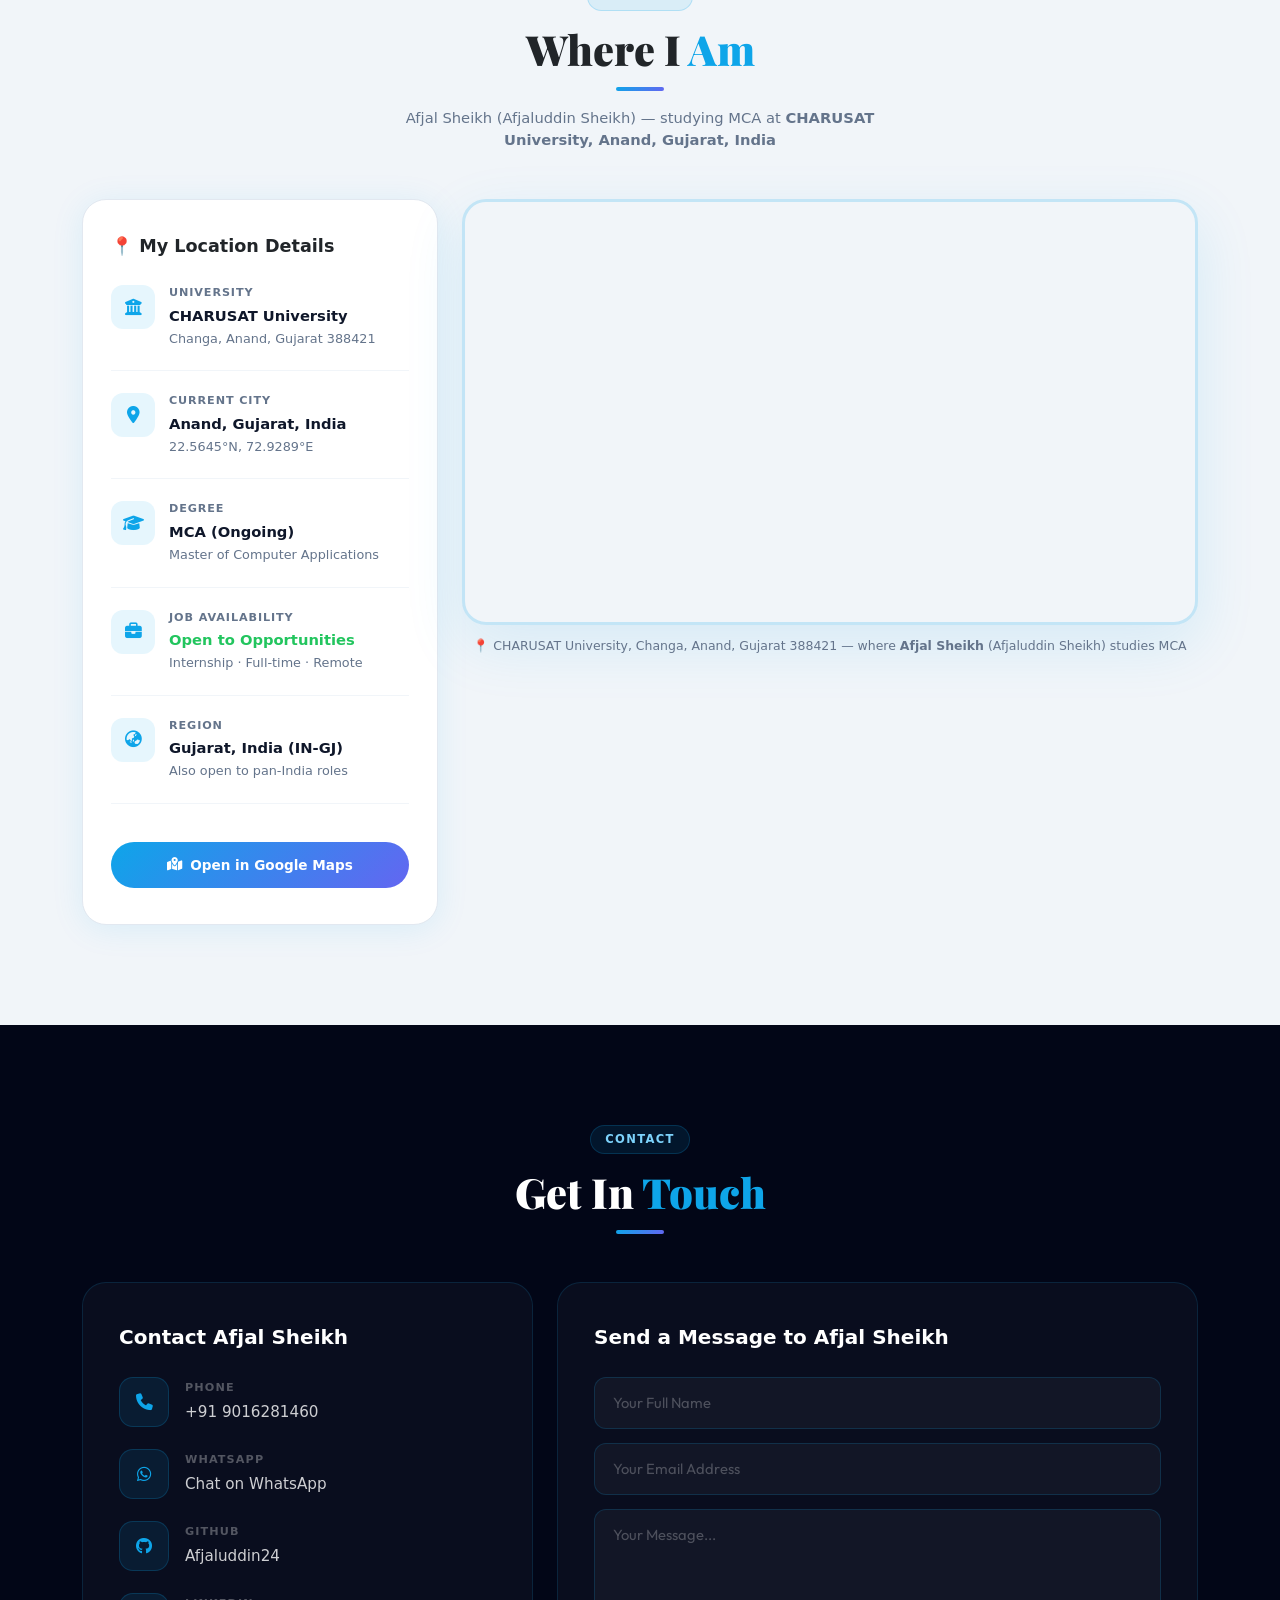
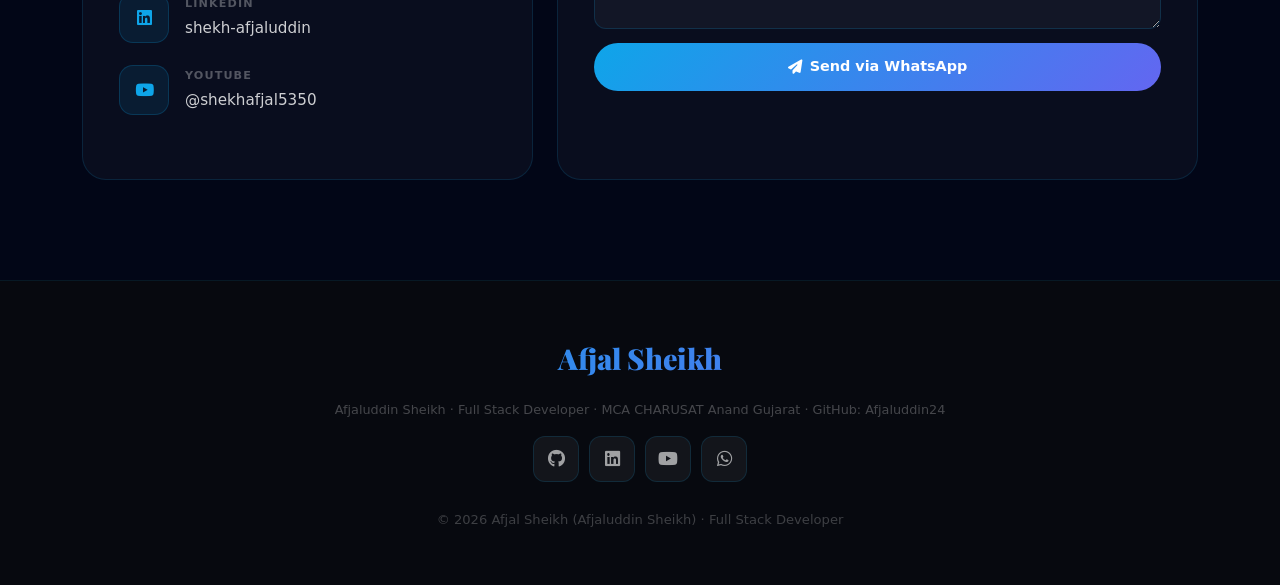
==== commit 21afda1f: "Update index.html" ====
--- a/index.html
+++ b/index.html
@@ -3,10 +3,6 @@
 <head>
     <meta charset="UTF-8">
     <meta name="viewport" content="width=device-width, initial-scale=1.0">
-
-<<<<<<< HEAD
-    <title>Afjal Sheikh | Full Stack Developer | PHP, React JS, .NET Core | MCA CHARUSAT | Anand Gujarat</title>
-=======
     <!-- ===================== PRIMARY SEO META TAGS ===================== -->
     <title>Afjal Sheikh | Full Stack Developer | PHP, React JS, .NET Core | Web site design| Kervada Gujarat</title>
     <meta name="description" content="Afjal Sheikh (Afjaluddin Sheikh) is a Full Stack Developer and MCA student at CHARUSAT University, Anand, Gujarat. Specializes in PHP, React JS, .NET Core REST APIs, MySQL, MongoDB, MS SQL Server. Available for internship and jobs.">
